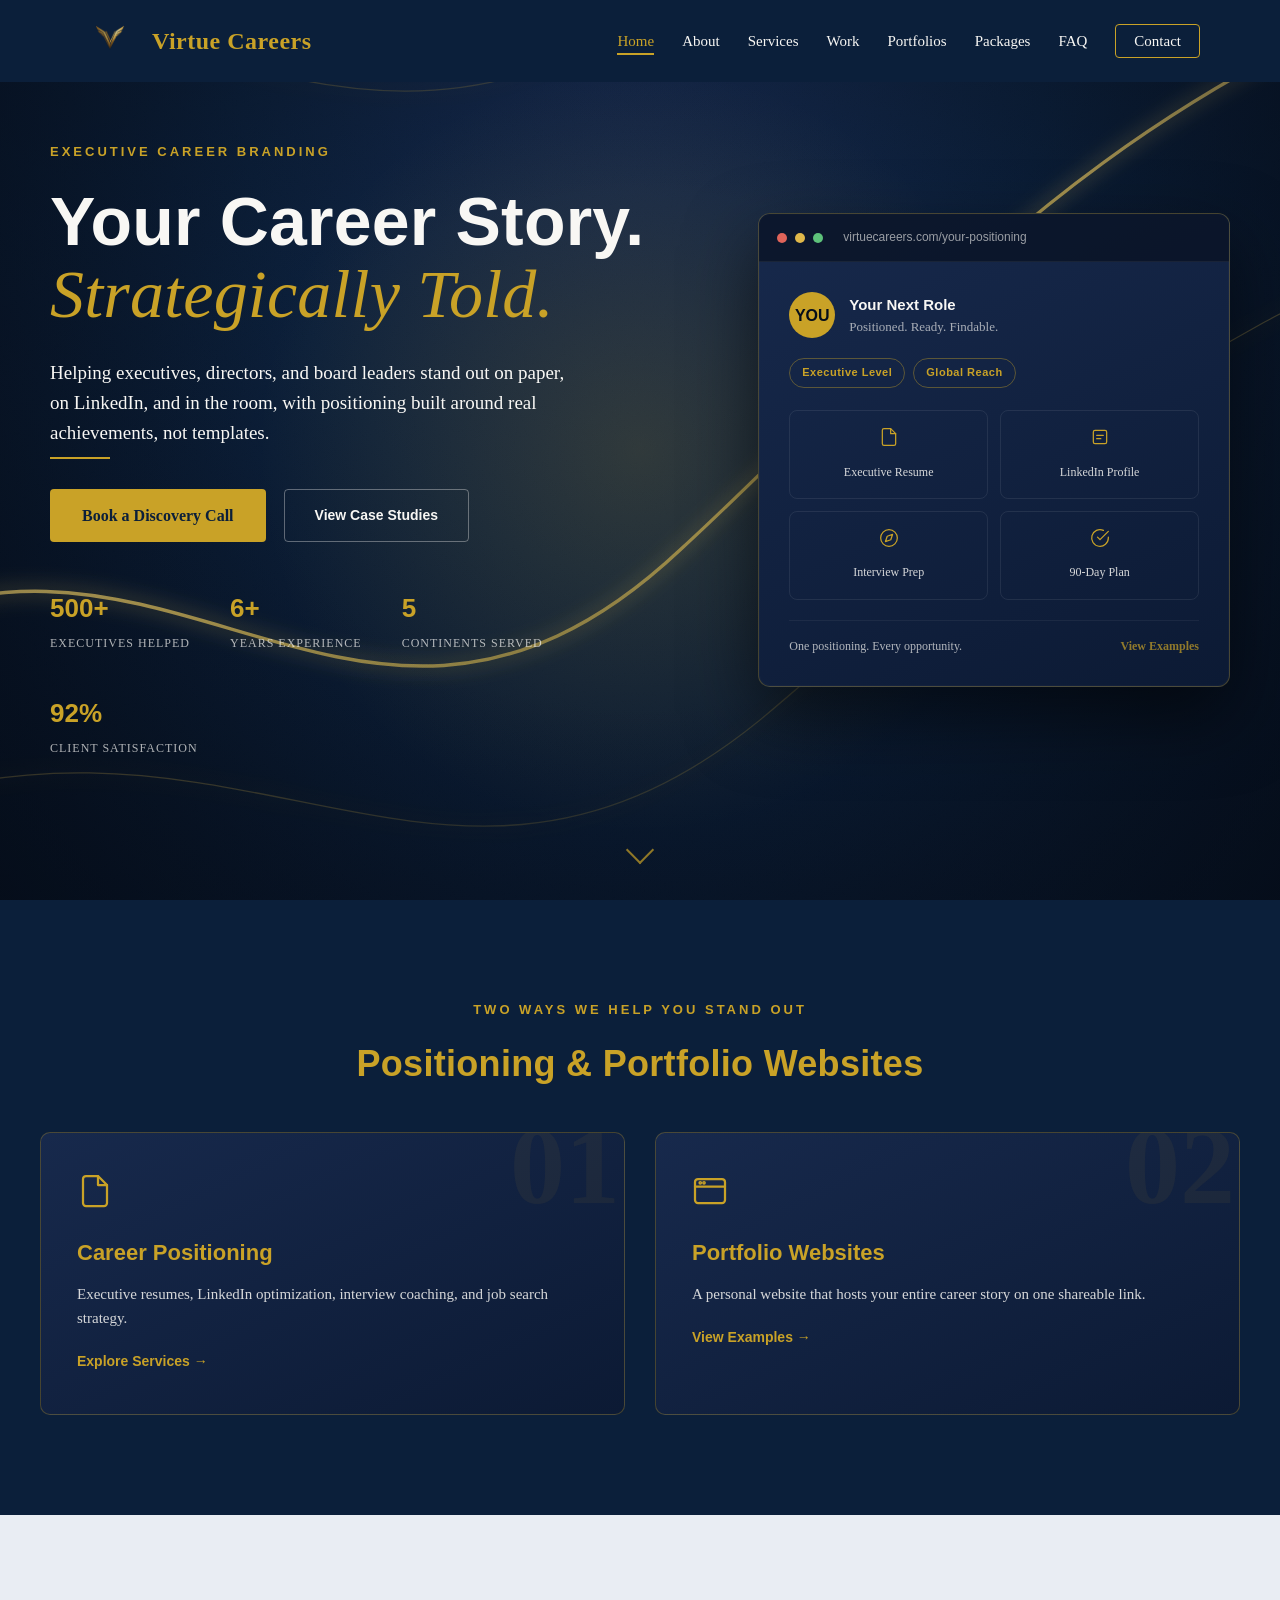
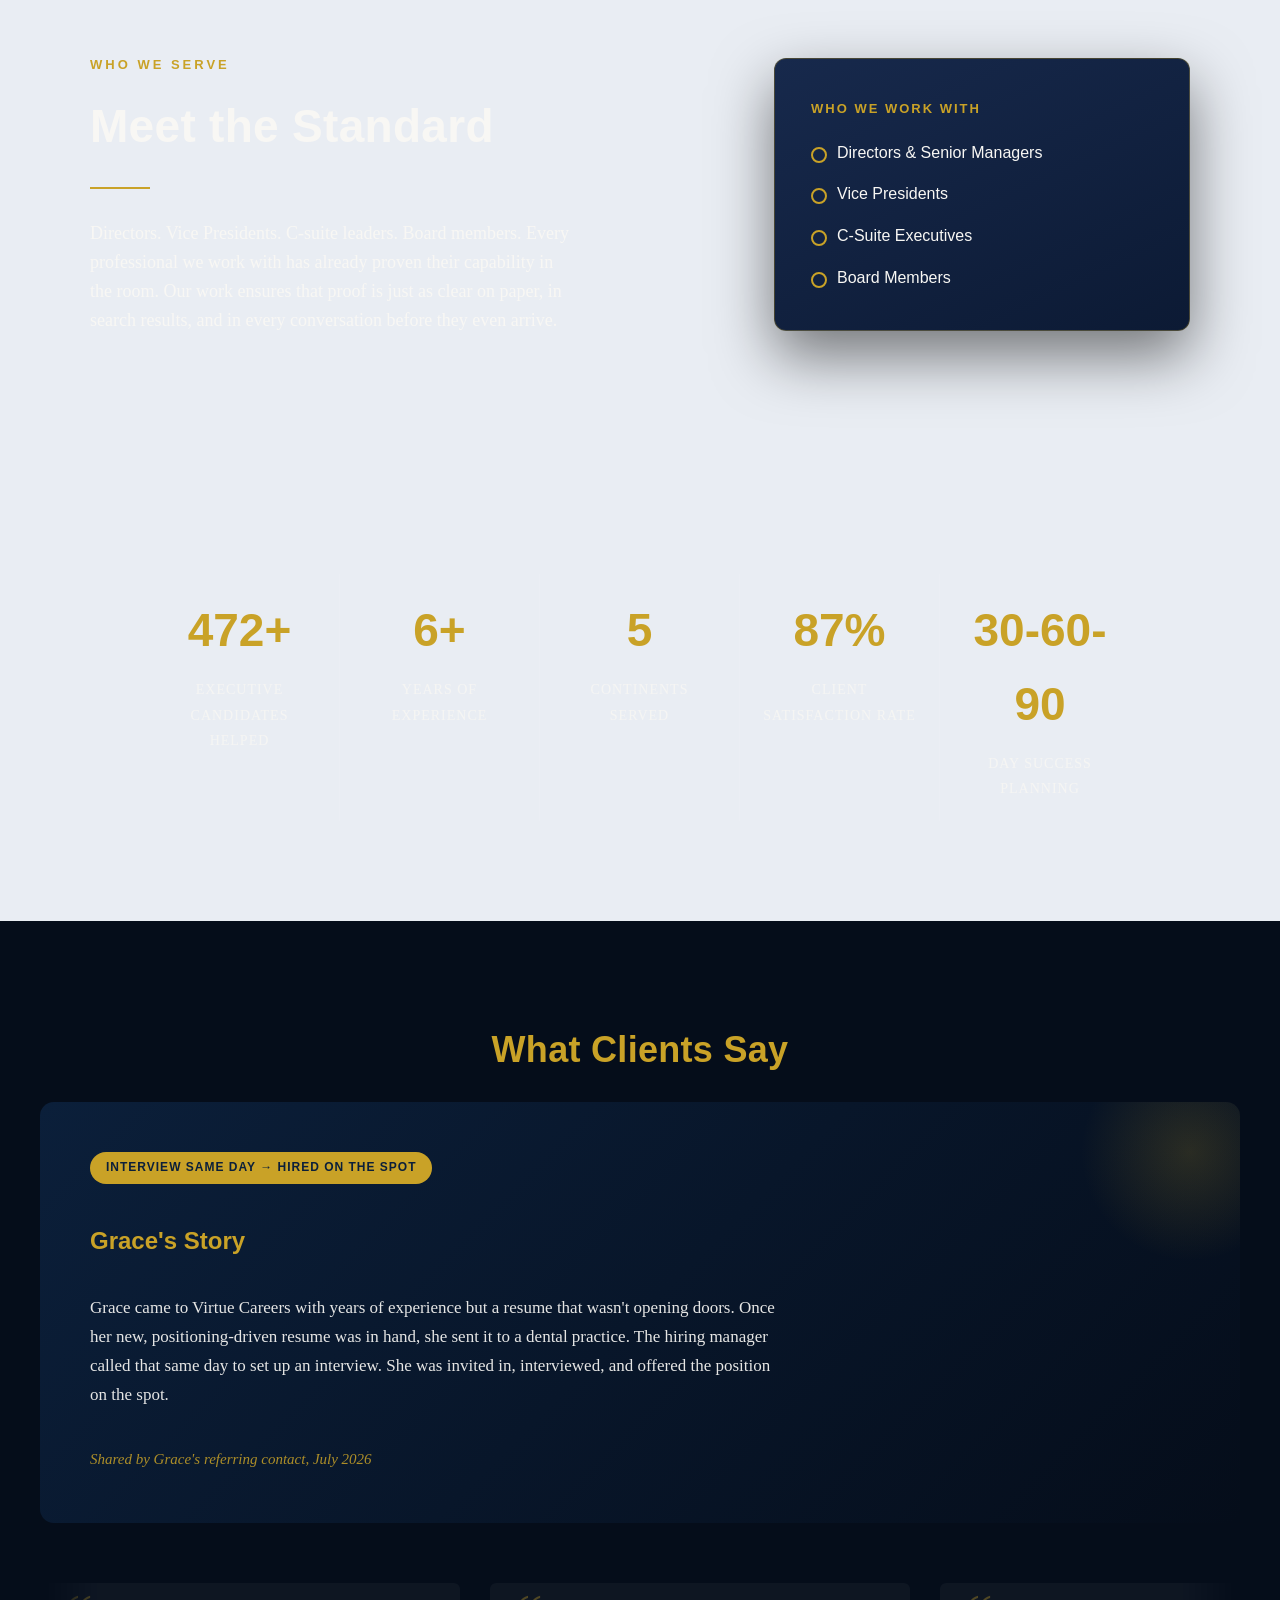
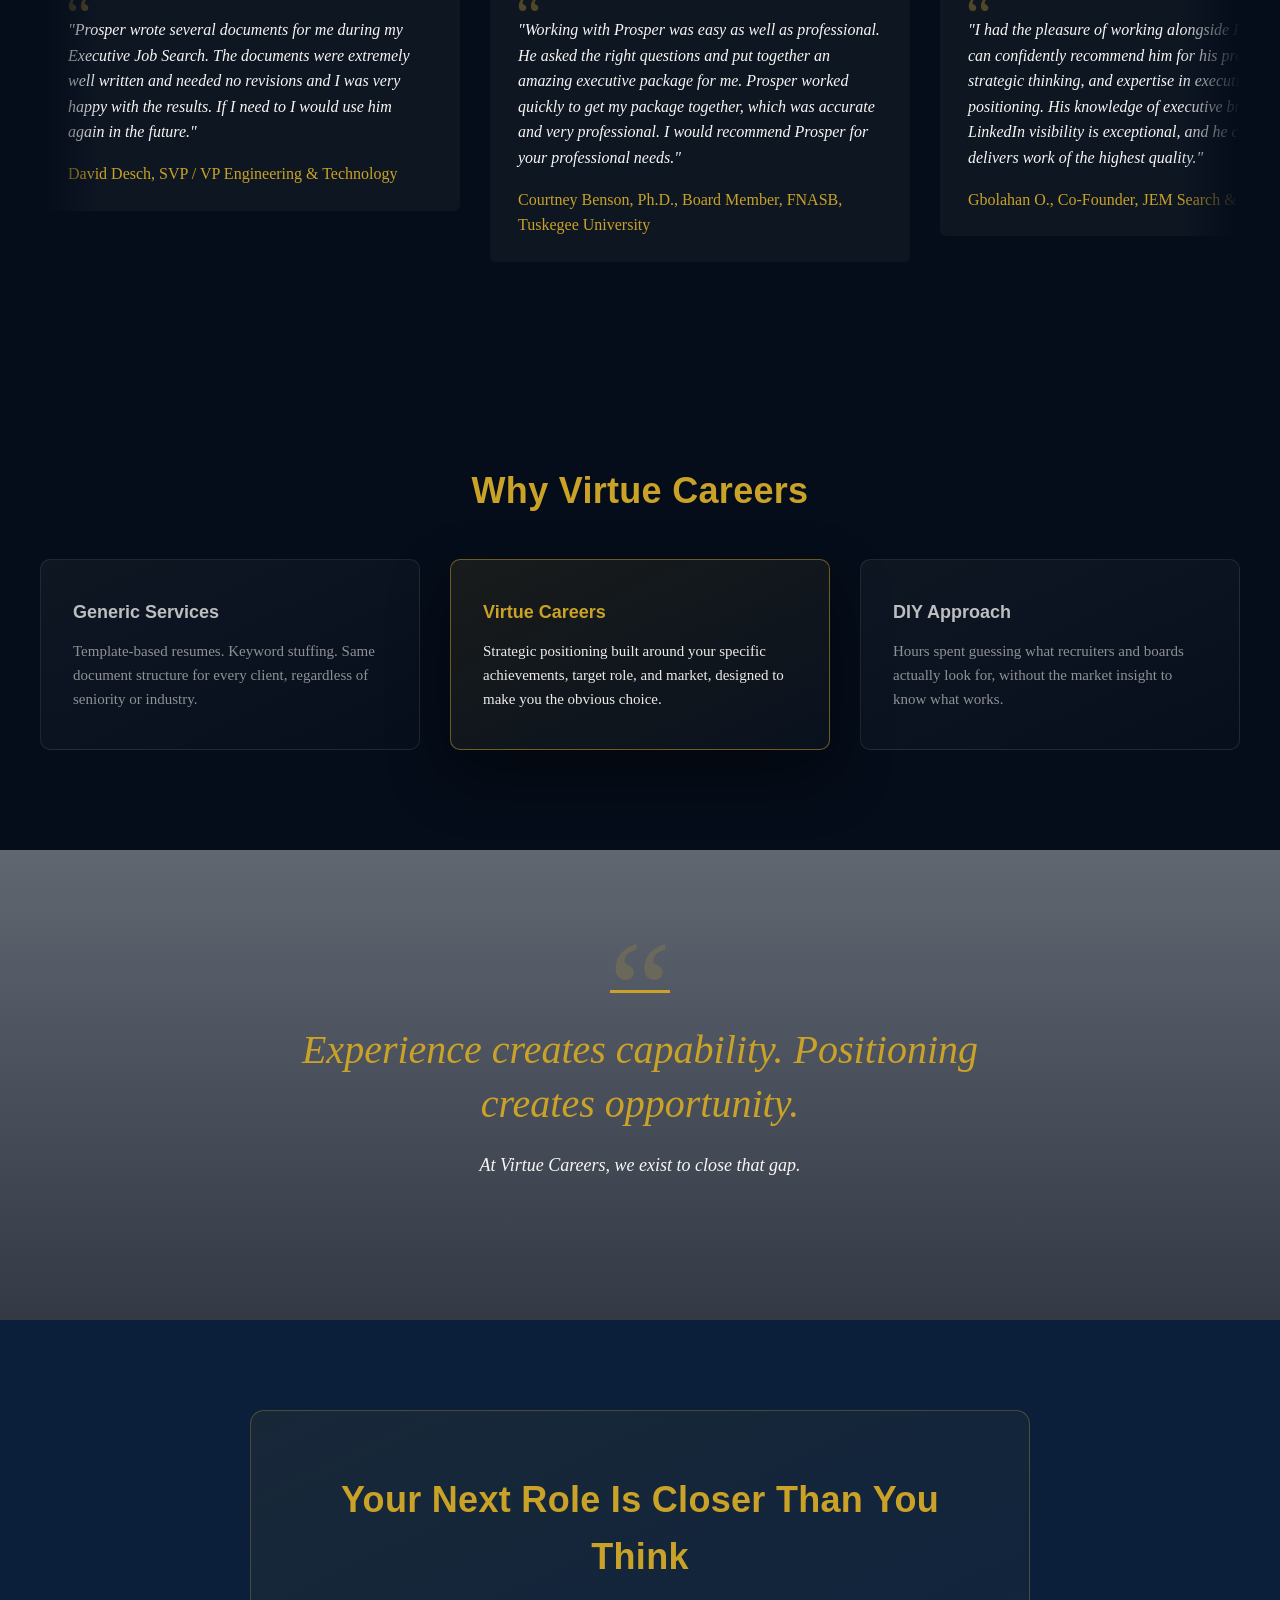
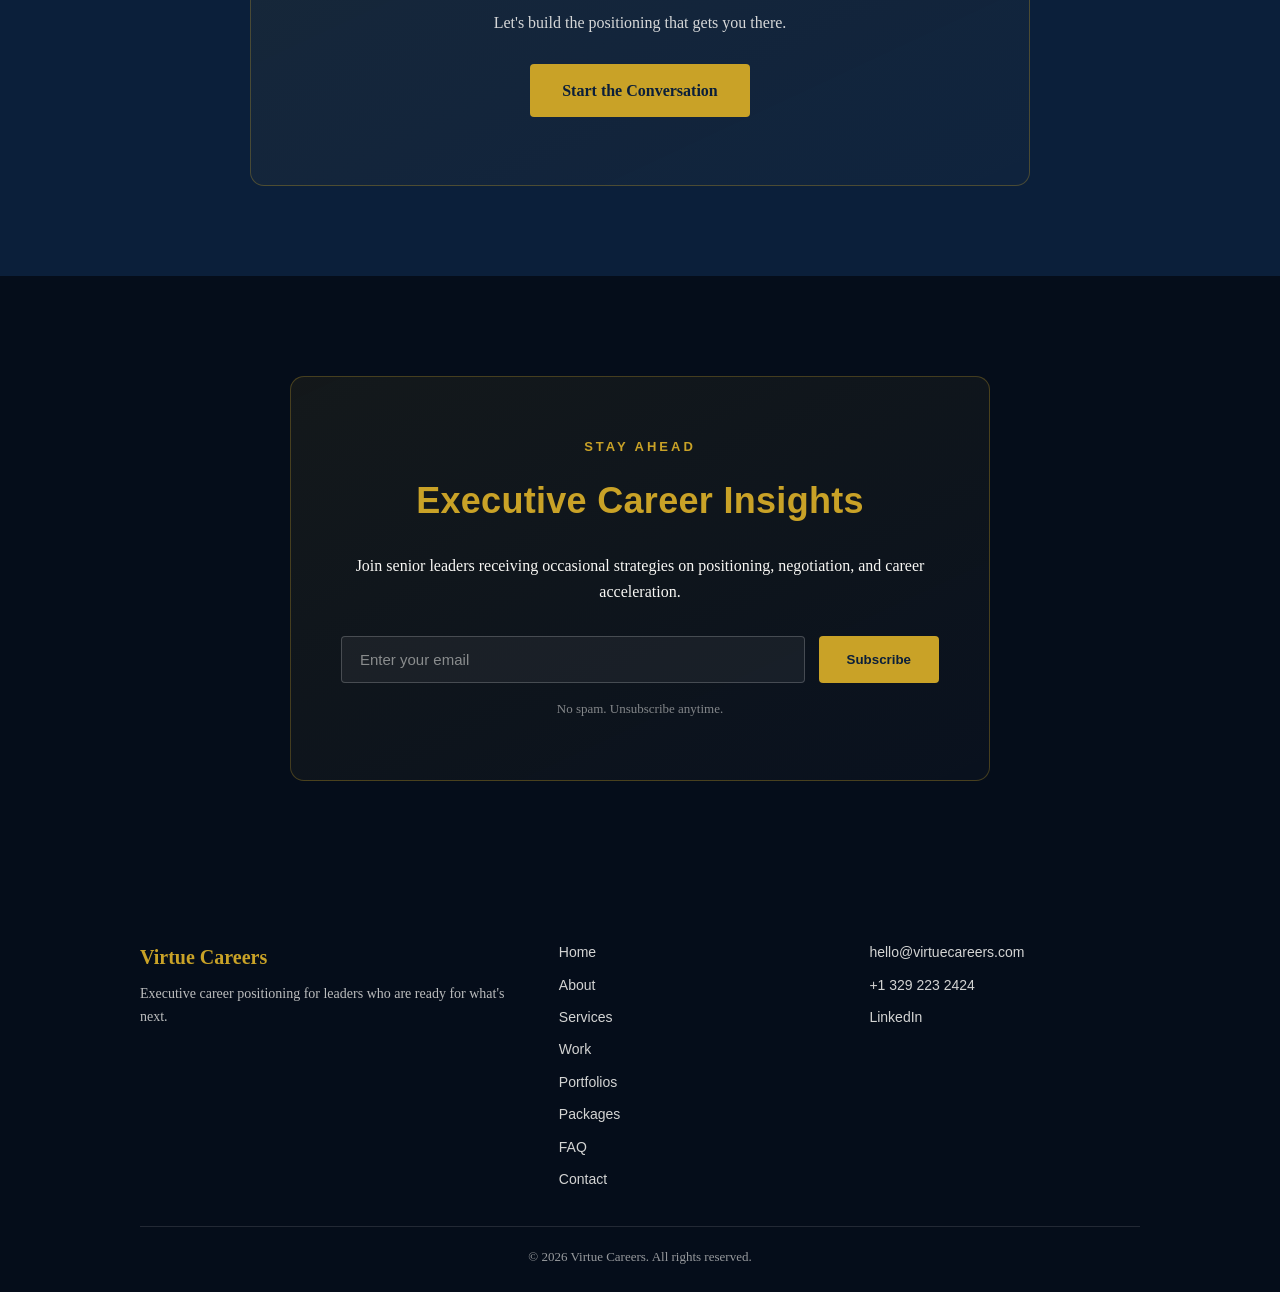
==== index.html @ c4c162ba "Remove all dashes, fix missing Portfolios nav link sitewide, SEO overhaul" ====
<!DOCTYPE html>
<html lang="en">
<head>
  <meta charset="UTF-8">
<meta name="viewport" content="width=device-width, initial-scale=1.0">
<title>Virtue Careers | Executive Career Branding & Positioning</title>
<meta name="description" content="Virtue Careers helps executives, directors, and board leaders stand out with strategic resumes, LinkedIn branding, portfolio websites, and job search support. Book a free discovery call.">
<link rel="canonical" href="https://virtuecareers.com/">
<meta name="google-site-verification" content="Pk7o_HkPT_jrM4PDPu91sizmd7rS0QLItTLM8vQUjwQ" />
<link rel="icon" type="image/png" href="images/favicon.png">
  <link rel="stylesheet" href="style.css">
  <meta property="og:title" content="Virtue Careers | Executive Career Positioning">
<meta property="og:description" content="Helping executives, directors, and board leaders stand out on paper and in the room.">
<meta property="og:image" content="https://virtuecareers.com/images/og-image.png">
<meta property="og:url" content="https://virtuecareers.com">
<meta property="og:type" content="website">
<meta name="twitter:card" content="summary_large_image">
</head>
<body>

  <!-- HEADER / NAVIGATION -->
  <header id="header">
    <div class="nav-container">
      <a href="index.html" class="logo-link">
        <img src="images/logo.png" alt="Virtue Careers" class="logo-img">
        <span class="logo-text">Virtue Careers</span>
      </a>

      <button class="menu-toggle" id="menuToggle" aria-label="Toggle menu">
        <span></span>
        <span></span>
        <span></span>
      </button>

      <nav>
        <ul class="nav-links" id="navLinks">
          <li><a href="index.html" class="active-link">Home</a></li>
          <li><a href="about.html">About</a></li>
          <li><a href="services.html">Services</a></li>
          <li><a href="work.html">Work</a></li>
          <li><a href="portfolios.html">Portfolios</a></li>
          <li><a href="pricing.html">Packages</a></li>
          <li><a href="faq.html">FAQ</a></li>
          <li><a href="contact.html" class="nav-cta">Contact</a></li>
        </ul>
      </nav>
    </div>
  </header>

  <!-- HERO SECTION -->
  <section id="hero">
    <div class="hero-glow"></div>

    <svg class="grain-overlay" width="100%" height="100%">
      <filter id="grainFilter">
        <feTurbulence type="fractalNoise" baseFrequency="0.9" numOctaves="2" stitchTiles="stitch"></feTurbulence>
        <feColorMatrix type="saturate" values="0"></feColorMatrix>
      </filter>
      <rect width="100%" height="100%" filter="url(#grainFilter)"></rect>
    </svg>

    <svg class="hero-ribbons" viewBox="0 0 1600 900" preserveAspectRatio="none">
      <defs>
        <linearGradient id="ribbonGold1" x1="0%" y1="0%" x2="100%" y2="100%">
          <stop offset="0%" stop-color="#C9A227" stop-opacity="0" />
          <stop offset="50%" stop-color="#E8C863" stop-opacity="0.9" />
          <stop offset="100%" stop-color="#C9A227" stop-opacity="0" />
        </linearGradient>
        <linearGradient id="ribbonGold2" x1="0%" y1="0%" x2="100%" y2="100%">
          <stop offset="0%" stop-color="#9C7A1C" stop-opacity="0" />
          <stop offset="50%" stop-color="#D4B04A" stop-opacity="0.7" />
          <stop offset="100%" stop-color="#9C7A1C" stop-opacity="0" />
        </linearGradient>
        <filter id="glow" x="-50%" y="-50%" width="200%" height="200%">
          <feGaussianBlur stdDeviation="10" result="blur" />
          <feMerge>
            <feMergeNode in="blur" />
            <feMergeNode in="SourceGraphic" />
          </feMerge>
        </filter>
      </defs>

      <g class="ribbon-group ribbon-group-1">
        <path class="ribbon ribbon-primary" d="M -200,650 C 200,450 450,850 850,550 C 1150,330 1350,100 1900,-50" stroke="url(#ribbonGold1)" />
      </g>
      <g class="ribbon-group ribbon-group-2">
        <path class="ribbon ribbon-thin" d="M -200,820 C 300,660 550,980 950,720 C 1250,520 1450,320 1900,220" stroke="url(#ribbonGold2)" />
      </g>
      <g class="ribbon-group ribbon-group-3">
        <path class="ribbon ribbon-thin" d="M -200,60 C 150,-80 400,220 800,20 C 1100,-140 1300,-280 1900,-350" stroke="url(#ribbonGold2)" />
      </g>
    </svg>

    <div class="particles">
      <span class="particle p1"></span>
      <span class="particle p2"></span>
      <span class="particle p3"></span>
      <span class="particle p4"></span>
      <span class="particle p5"></span>
      <span class="particle p6"></span>
      <span class="particle p7"></span>
      <span class="particle p8"></span>
    </div>

    <div class="hero-grid">
      <div class="hero-content">
        <p class="hero-eyebrow reveal">Executive Career Branding</p>
        <h1 class="reveal">Your Career Story.<span class="accent-line">Strategically Told.</span></h1>
        <p class="hero-tagline reveal">Helping executives, directors, and board leaders stand out on paper, on LinkedIn, and in the room, with positioning built around real achievements, not templates.</p>
        <div class="hero-divider reveal"></div>

        <div class="hero-cta-row reveal">
          <a href="https://calendly.com/info-virtuecareers/30min" target="_blank" class="btn-primary">Book a Discovery Call</a>
          <a href="work.html" class="btn-ghost">View Case Studies</a>
        </div>

        <div class="hero-mini-stats reveal">
          <div>
            <span class="mini-number" data-count-to="500" data-suffix="+">0</span>
            <span class="mini-label">Executives Helped</span>
          </div>
          <div>
            <span class="mini-number" data-count-to="6" data-suffix="+">0</span>
            <span class="mini-label">Years Experience</span>
          </div>
          <div>
            <span class="mini-number" data-count-to="5" data-suffix="">0</span>
            <span class="mini-label">Continents Served</span>
          </div>
          <div>
            <span class="mini-number" data-count-to="92" data-suffix="%">0</span>
            <span class="mini-label">Client Satisfaction</span>
          </div>
        </div>
      </div>

      <div class="browser-card reveal">
        <div class="browser-card-header">
          <span class="browser-dot red"></span>
          <span class="browser-dot yellow"></span>
          <span class="browser-dot green"></span>
          <span class="browser-card-url">virtuecareers.com/your-positioning</span>
        </div>
        <div class="browser-card-body">
          <div class="browser-profile">
            <div class="browser-avatar">YOU</div>
            <div>
              <div class="browser-profile-name">Your Next Role</div>
              <div class="browser-profile-role">Positioned. Ready. Findable.</div>
            </div>
          </div>

          <div class="browser-badges">
            <span class="browser-badge">Executive Level</span>
            <span class="browser-badge">Global Reach</span>
          </div>

          <div class="browser-feature-grid">
            <div class="browser-feature">
              <svg viewBox="0 0 24 24" fill="none" stroke="currentColor" stroke-width="1.5" stroke-linecap="round" stroke-linejoin="round"><path d="M14 2H6a2 2 0 0 0-2 2v16a2 2 0 0 0 2 2h12a2 2 0 0 0 2-2V8z"></path><polyline points="14 2 14 8 20 8"></polyline></svg>
              <span>Executive Resume</span>
            </div>
            <div class="browser-feature">
              <svg viewBox="0 0 24 24" fill="none" stroke="currentColor" stroke-width="1.5" stroke-linecap="round" stroke-linejoin="round"><rect x="4" y="4" width="16" height="16" rx="2"></rect><line x1="8" y1="10" x2="16" y2="10"></line><line x1="8" y1="14" x2="13" y2="14"></line></svg>
              <span>LinkedIn Profile</span>
            </div>
            <div class="browser-feature">
              <svg viewBox="0 0 24 24" fill="none" stroke="currentColor" stroke-width="1.5" stroke-linecap="round" stroke-linejoin="round"><circle cx="12" cy="12" r="10"></circle><polygon points="16.24 7.76 14.12 14.12 7.76 16.24 9.88 9.88 16.24 7.76"></polygon></svg>
              <span>Interview Prep</span>
            </div>
            <div class="browser-feature">
              <svg viewBox="0 0 24 24" fill="none" stroke="currentColor" stroke-width="1.5" stroke-linecap="round" stroke-linejoin="round"><path d="M22 11.08V12a10 10 0 1 1-5.93-9.14"></path><polyline points="22 4 12 14.01 9 11.01"></polyline></svg>
              <span>90-Day Plan</span>
            </div>
          </div>

          <div class="browser-card-footer">
            <span>One positioning. Every opportunity.</span>
            <a href="portfolios.html">View Examples</a>
          </div>
        </div>
      </div>
    </div>

    <div class="scroll-cue">
      <span></span>
    </div>
  </section>

  <!-- TWO WAYS WE HELP (dual-service visibility) -->
  <section id="dual-service">
    <p class="services-eyebrow reveal">Two Ways We Help You Stand Out</p>
    <h2 class="reveal">Positioning & Portfolio Websites</h2>
    <div class="dual-service-grid">
      <a href="services.html" class="dual-service-card reveal">
        <span class="pillar-number-bg">01</span>
        <svg class="pillar-icon" viewBox="0 0 24 24" fill="none" stroke="currentColor" stroke-width="1.5" stroke-linecap="round" stroke-linejoin="round">
          <path d="M14 2H6a2 2 0 0 0-2 2v16a2 2 0 0 0 2 2h12a2 2 0 0 0 2-2V8z"></path>
          <polyline points="14 2 14 8 20 8"></polyline>
        </svg>
        <h3>Career Positioning</h3>
        <p>Executive resumes, LinkedIn optimization, interview coaching, and job search strategy.</p>
        <span class="dual-service-link">Explore Services →</span>
      </a>
      <a href="portfolios.html" class="dual-service-card reveal">
        <span class="pillar-number-bg">02</span>
        <svg class="pillar-icon" viewBox="0 0 24 24" fill="none" stroke="currentColor" stroke-width="1.5" stroke-linecap="round" stroke-linejoin="round">
          <rect x="2" y="4" width="20" height="16" rx="2"></rect>
          <line x1="2" y1="9" x2="22" y2="9"></line>
          <circle cx="5.5" cy="6.5" r="0.5"></circle>
          <circle cx="8" cy="6.5" r="0.5"></circle>
        </svg>
        <h3>Portfolio Websites</h3>
        <p>A personal website that hosts your entire career story on one shareable link.</p>
        <span class="dual-service-link">View Examples →</span>
      </a>
    </div>
  </section>

  <!-- MEET THE STANDARD -->
  <section id="standard">
    <div class="standard-grid">
      <div class="standard-content">
        <p class="standard-eyebrow reveal">Who We Serve</p>
        <h2 class="reveal">Meet the Standard</h2>
        <div class="hero-divider reveal"></div>
        <p class="standard-text reveal">
          Directors. Vice Presidents. C-suite leaders. Board members. Every professional we work with has already proven their capability in the room. Our work ensures that proof is just as clear on paper, in search results, and in every conversation before they even arrive.
        </p>
      </div>
      <div class="standard-card reveal">
        <p class="standard-card-label">Who We Work With</p>
        <ul class="standard-card-list">
          <li>Directors & Senior Managers</li>
          <li>Vice Presidents</li>
          <li>C-Suite Executives</li>
          <li>Board Members</li>
        </ul>
      </div>
    </div>
  </section>

  <!-- STATS / IMPACT -->
  <section id="stats">
    <div class="stats-overlay">
      <div class="stats-grid">
        <div class="stat-item reveal">
          <span class="stat-number" data-count-to="500" data-suffix="+">0</span>
          <span class="stat-label">Executive Candidates Helped</span>
        </div>
        <div class="stat-item reveal">
          <span class="stat-number" data-count-to="6" data-suffix="+">0</span>
          <span class="stat-label">Years of Experience</span>
        </div>
        <div class="stat-item reveal">
          <span class="stat-number" data-count-to="5" data-suffix="">0</span>
          <span class="stat-label">Continents Served</span>
        </div>
        <div class="stat-item reveal">
          <span class="stat-number" data-count-to="92" data-suffix="%">0</span>
          <span class="stat-label">Client Satisfaction Rate</span>
        </div>
        <div class="stat-item reveal">
          <span class="stat-number">30-60-90</span>
          <span class="stat-label">Day Success Planning</span>
        </div>
      </div>
    </div>
  </section>

  <!-- TESTIMONIALS -->
  <section id="testimonials">
    <h2 class="reveal">What Clients Say</h2>

    <div class="success-story reveal">
      <span class="success-badge">Interview Same Day → Hired On the Spot</span>
      <h3>Grace's Story</h3>
      <p>
        Grace came to Virtue Careers with years of experience but a resume that wasn't opening doors. Once her new, positioning-driven resume was in hand, she sent it to a dental practice. The hiring manager called that same day to set up an interview. She was invited in, interviewed, and offered the position on the spot.
      </p>
      <p class="success-signature">Shared by Grace's referring contact, July 2026</p>
    </div>

    <div class="testimonial-track">
      <div class="testimonial-slide">
        <blockquote>
          "Prosper wrote several documents for me during my Executive Job Search. The documents were extremely well written and needed no revisions and I was very happy with the results. If I need to I would use him again in the future."
          <span>David Desch, SVP / VP Engineering & Technology</span>
        </blockquote>
        <blockquote>
          "Working with Prosper was easy as well as professional. He asked the right questions and put together an amazing executive package for me. Prosper worked quickly to get my package together, which was accurate and very professional. I would recommend Prosper for your professional needs."
          <span>Courtney Benson, Ph.D., Board Member, FNASB, Tuskegee University</span>
        </blockquote>
        <blockquote>
          "I had the pleasure of working alongside Prosper and can confidently recommend him for his professionalism, strategic thinking, and expertise in executive career positioning. His knowledge of executive branding and LinkedIn visibility is exceptional, and he consistently delivers work of the highest quality."
          <span>Gbolahan O., Co-Founder, JEM Search & Apply</span>
        </blockquote>
        <blockquote>
          "Prosper has helped me optimize my LinkedIn profile, resume, cover letter, and professional bio. His ability to identify strengths, elevate personal branding, and communicate value has made a significant impact on my professional presence. I recommend him without reservation to anyone seeking a personal branding expert who will exceed expectations."
          <span>Lee Hord, Business Transformation Executive</span>
        </blockquote>
        <blockquote>
          "Prosper wrote several documents for me during my Executive Job Search. The documents were extremely well written and needed no revisions and I was very happy with the results. If I need to I would use him again in the future."
          <span>David Desch, SVP / VP Engineering & Technology</span>
        </blockquote>
        <blockquote>
          "Working with Prosper was easy as well as professional. He asked the right questions and put together an amazing executive package for me. Prosper worked quickly to get my package together, which was accurate and very professional. I would recommend Prosper for your professional needs."
          <span>Courtney Benson, Ph.D., Board Member, FNASB, Tuskegee University</span>
        </blockquote>
        <blockquote>
          "I had the pleasure of working alongside Prosper and can confidently recommend him for his professionalism, strategic thinking, and expertise in executive career positioning. His knowledge of executive branding and LinkedIn visibility is exceptional, and he consistently delivers work of the highest quality."
          <span>Gbolahan O., Co-Founder, JEM Search & Apply</span>
        </blockquote>
        <blockquote>
          "Prosper has helped me optimize my LinkedIn profile, resume, cover letter, and professional bio. His ability to identify strengths, elevate personal branding, and communicate value has made a significant impact on my professional presence. I recommend him without reservation to anyone seeking a personal branding expert who will exceed expectations."
          <span>Lee Hord, Business Transformation Executive</span>
        </blockquote>
      </div>
    </div>
  </section>

  <!-- WHY VIRTUE CAREERS -->
  <section id="why-us">
    <h2 class="reveal">Why Virtue Careers</h2>
    <div class="why-grid">
      <div class="why-card reveal">
        <h3>Generic Services</h3>
        <p>Template-based resumes. Keyword stuffing. Same document structure for every client, regardless of seniority or industry.</p>
      </div>
      <div class="why-card why-card-featured reveal">
        <h3>Virtue Careers</h3>
        <p>Strategic positioning built around your specific achievements, target role, and market, designed to make you the obvious choice.</p>
      </div>
      <div class="why-card reveal">
        <h3>DIY Approach</h3>
        <p>Hours spent guessing what recruiters and boards actually look for, without the market insight to know what works.</p>
      </div>
    </div>
  </section>

  <!-- VISION / PHILOSOPHY -->
  <section id="vision">
    <video class="vision-video" autoplay muted loop playsinline>
      <source src="images/vision-bg.mp4" type="video/mp4">
    </video>
    <div class="vision-overlay">
      <p class="philosophy-quote reveal">Experience creates capability. Positioning creates opportunity.</p>
      <p class="philosophy-subtext reveal">At Virtue Careers, we exist to close that gap.</p>
    </div>
  </section>

  <!-- SECONDARY CTA -->
  <section id="cta-band">
    <div class="cta-panel reveal">
      <h2>Your Next Role Is Closer Than You Think</h2>
      <p>Let's build the positioning that gets you there.</p>
      <a href="https://calendly.com/info-virtuecareers/30min" target="_blank" class="btn-primary">Start the Conversation</a>
    </div>
  </section>

  <!-- NEWSLETTER -->
  <section id="newsletter">
    <div class="newsletter-panel">
      <p class="standard-eyebrow reveal">Stay Ahead</p>
      <h2 class="reveal">Executive Career Insights</h2>
      <p class="newsletter-text reveal">Join senior leaders receiving occasional strategies on positioning, negotiation, and career acceleration.</p>
      <form class="newsletter-form reveal" action="https://formspree.io/f/xppapqww" method="POST">
        <input type="email" name="email" placeholder="Enter your email" required>
        <input type="hidden" name="_subject" value="New newsletter signup from Virtue Careers website">
        <button type="submit" class="btn-primary">Subscribe</button>
      </form>
      <p class="newsletter-note">No spam. Unsubscribe anytime.</p>
    </div>
  </section>

<footer>
    <div class="footer-content">
      <div class="footer-brand">
        <span class="footer-logo">Virtue Careers</span>
        <p>Executive career positioning for leaders who are ready for what's next.</p>
      </div>

      <div class="footer-links">
        <a href="index.html">Home</a>
        <a href="about.html">About</a>
        <a href="services.html">Services</a>
        <a href="work.html">Work</a>
        <a href="portfolios.html">Portfolios</a>
        <a href="pricing.html">Packages</a>
        <a href="faq.html">FAQ</a>
        <a href="contact.html">Contact</a>
      </div>

      <div class="footer-contact">
        <a href="mailto:hello@virtuecareers.com">hello@virtuecareers.com</a>
        <a href="tel:+13292232424">+1 329 223 2424</a>
        <a href="https://www.linkedin.com/in/prosper-olaoluwa-4b25553a7/" target="_blank">LinkedIn</a>
      </div>
    </div>
    <p class="footer-copyright">&copy; 2026 Virtue Careers. All rights reserved.</p>
  </footer>

  <!-- SCRIPTS -->
  <script>
    const revealElements = document.querySelectorAll('.reveal');
    const observer = new IntersectionObserver((entries) => {
      entries.forEach(entry => {
        if (entry.isIntersecting) {
          entry.target.classList.add('visible');
          observer.unobserve(entry.target);
        }
      });
    }, { threshold: 0.15 });
    revealElements.forEach(el => observer.observe(el));

    const menuToggle = document.getElementById('menuToggle');
    const navLinks = document.getElementById('navLinks');
    menuToggle.addEventListener('click', () => {
      navLinks.classList.toggle('open');
      menuToggle.classList.toggle('open');
    });

    // Count-up animation for stat numbers, triggered on scroll into view
    const countElements = document.querySelectorAll('[data-count-to]');
    const countObserver = new IntersectionObserver((entries) => {
      entries.forEach(entry => {
        if (entry.isIntersecting) {
          const el = entry.target;
          const target = parseInt(el.dataset.countTo, 10);
          const suffix = el.dataset.suffix || '';
          const duration = 1500;
          const startTime = performance.now();

          function tick(now) {
            const progress = Math.min((now - startTime) / duration, 1);
            const eased = 1 - Math.pow(1 - progress, 3);
            const current = Math.round(eased * target);
            el.textContent = current + suffix;
            if (progress < 1) {
              requestAnimationFrame(tick);
            } else {
              el.textContent = target + suffix;
            }
          }
          requestAnimationFrame(tick);
          countObserver.unobserve(el);
        }
      });
    }, { threshold: 0.4 });

    countElements.forEach(el => countObserver.observe(el));
  </script>

</body>
</html>
---- style.css ----
/* ===== RESET & BASE SETUP ===== */
* {
  margin: 0;
  padding: 0;
  box-sizing: border-box;
}

/* ===== BRAND VARIABLES ===== */
:root {
  --navy: #0B1F3A;
  --navy-deep: #050D1A;
  --gold: #C9A227;
  --navy-tint: #E9EDF3;
  --text-dark: #1A1A1A;
  --text-light: #F8F7F4;
  --card-shadow: 0 2px 10px rgba(0,0,0,0.06);
  --card-shadow-hover: 0 8px 24px rgba(0,0,0,0.12);
  --transition: 0.2s ease;
}

body {
  font-family: 'Georgia', 'Times New Roman', serif;
  color: var(--text-dark);
  background-color: var(--navy-tint);
  line-height: 1.6;
}

h1, h2, h3 {
  font-family: 'Helvetica Neue', Arial, sans-serif;
  font-weight: 700;
}

a {
  transition: color var(--transition);
}

/* ===== SCROLL REVEAL ===== */
.reveal {
  opacity: 0;
  transform: translateY(24px);
  transition: opacity 0.7s ease, transform 0.7s ease;
}

.reveal.visible {
  opacity: 1;
  transform: translateY(0);
}

/* ===== HEADER / NAVIGATION ===== */
header {
  background-color: var(--navy);
  position: fixed;
  top: 0;
  width: 100%;
  z-index: 100;
  overflow: visible;
}

.nav-container {
  max-width: 1200px;
  margin: 0 auto;
  display: flex;
  justify-content: space-between;
  align-items: center;
  padding: 14px 40px;
  position: relative;
}

.logo-link {
  display: flex;
  align-items: center;
  gap: 12px;
  text-decoration: none;
  z-index: 150;
}

.logo-img {
  height: 90px;
  width: auto;
  display: block;
  margin: -18px 0;
}

.logo-text {
  color: var(--gold);
  font-family: 'Georgia', 'Times New Roman', serif;
  font-size: 24px;
  font-weight: bold;
  letter-spacing: 0.5px;
  white-space: nowrap;
}

.nav-links {
  display: flex;
  list-style: none;
  gap: 28px;
  align-items: center;
}

.nav-links a {
  color: var(--text-light);
  text-decoration: none;
  font-size: 15px;
}

.nav-links a:hover {
  color: var(--gold);
}

.active-link {
  color: var(--gold) !important;
  border-bottom: 2px solid var(--gold);
  padding-bottom: 4px;
}

.nav-cta {
  border: 1px solid var(--gold);
  padding: 8px 18px;
  border-radius: 4px;
}

/* ===== MOBILE HAMBURGER MENU ===== */
.menu-toggle {
  display: none;
  flex-direction: column;
  justify-content: space-between;
  width: 28px;
  height: 20px;
  background: none;
  border: none;
  cursor: pointer;
  z-index: 200;
}

.menu-toggle span {
  display: block;
  height: 2px;
  width: 100%;
  background-color: var(--gold);
  transition: transform 0.3s ease, opacity 0.3s ease;
}

.menu-toggle.open span:nth-child(1) {
  transform: translateY(9px) rotate(45deg);
}

.menu-toggle.open span:nth-child(2) {
  opacity: 0;
}

.menu-toggle.open span:nth-child(3) {
  transform: translateY(-9px) rotate(-45deg);
}

@media (max-width: 768px) {
  .menu-toggle {
    display: flex;
  }

  .nav-links {
    display: flex;
    flex-direction: column;
    align-items: flex-start;
    position: fixed;
    top: 0;
    right: -100%;
    width: 70%;
    height: 100vh;
    background-color: var(--navy-deep);
    padding: 100px 30px;
    gap: 24px;
    transition: right 0.35s ease;
    box-shadow: -4px 0 20px rgba(0,0,0,0.3);
  }

  .nav-links.open {
    right: 0;
  }

  .nav-links a {
    font-size: 18px;
  }

  .logo-img {
    height: 60px;
    margin: -8px 0;
  }

  .logo-text {
    font-size: 18px;
  }
}

/* ===== HERO SECTION ===== */
#hero {
  background: radial-gradient(ellipse at top, #16294d 0%, var(--navy) 45%, var(--navy-deep) 100%);
  color: var(--text-light);
  min-height: 100vh;
  width: 100%;
  max-width: 100%;
  display: flex;
  flex-direction: column;
  justify-content: center;
  align-items: center;
  text-align: center;
  padding: 0 20px;
  position: relative;
  overflow: hidden;
}

#hero .grain-overlay {
  position: absolute;
  top: 0;
  left: 0;
  width: 100%;
  height: 100%;
  z-index: 1;
  opacity: 0.05;
  pointer-events: none;
  mix-blend-mode: overlay;
}

.hero-glow {
  position: absolute;
  top: 50%;
  left: 50%;
  width: 900px;
  height: 900px;
  transform: translate(-50%, -50%);
  background: radial-gradient(circle, rgba(201,162,39,0.18) 0%, rgba(201,162,39,0) 60%);
  animation: glowShift 10s ease-in-out infinite;
  z-index: 0;
}

@keyframes glowShift {
  0%, 100% { transform: translate(-50%, -50%) scale(1); opacity: 0.7; }
  50% { transform: translate(-48%, -52%) scale(1.15); opacity: 1; }
}

#hero::after {
  content: "";
  position: absolute;
  top: 0;
  left: 0;
  width: 100%;
  height: 100%;
  background: radial-gradient(ellipse at center, transparent 40%, rgba(5,13,26,0.55) 100%);
  z-index: 1;
  pointer-events: none;
}

.hero-ribbons {
  position: absolute;
  top: 0;
  left: 0;
  width: 100%;
  height: 100%;
  z-index: 0;
}

.ribbon {
  fill: none;
  stroke-linecap: round;
  filter: url(#glow);
}

.ribbon-primary {
  stroke-width: 3.5;
  opacity: 1;
}

.ribbon-thin {
  stroke-width: 1.3;
  opacity: 0.55;
}

.ribbon-group-1 { animation: drift1 16s ease-in-out infinite; }
.ribbon-group-2 { animation: drift2 22s ease-in-out infinite; }
.ribbon-group-3 { animation: drift3 19s ease-in-out infinite; }

@keyframes drift1 { 0%, 100% { transform: translate(0,0); } 50% { transform: translate(30px,-20px); } }
@keyframes drift2 { 0%, 100% { transform: translate(0,0); } 50% { transform: translate(-25px,25px); } }
@keyframes drift3 { 0%, 100% { transform: translate(0,0); } 50% { transform: translate(20px,15px); } }

.particles {
  position: absolute;
  top: 0; left: 0;
  width: 100%; height: 100%;
  overflow: hidden;
  z-index: 1;
}

.particle {
  position: absolute;
  bottom: -20px;
  border-radius: 50%;
  background: radial-gradient(circle, rgba(201,162,39,0.9) 0%, rgba(201,162,39,0) 70%);
  animation: floatUp linear infinite;
}

@keyframes floatUp {
  0% { transform: translateY(0) translateX(0); opacity: 0; }
  10% { opacity: 0.8; }
  90% { opacity: 0.4; }
  100% { transform: translateY(-700px) translateX(20px); opacity: 0; }
}

.p1 { left: 8%;  width: 4px;  height: 4px;  animation-duration: 14s; animation-delay: 0s; }
.p2 { left: 18%; width: 6px;  height: 6px;  animation-duration: 18s; animation-delay: 3s; }
.p3 { left: 30%; width: 3px;  height: 3px;  animation-duration: 12s; animation-delay: 6s; }
.p4 { left: 45%; width: 5px;  height: 5px;  animation-duration: 20s; animation-delay: 1s; }
.p5 { left: 60%; width: 4px;  height: 4px;  animation-duration: 16s; animation-delay: 8s; }
.p6 { left: 72%; width: 7px;  height: 7px;  animation-duration: 22s; animation-delay: 4s; }
.p7 { left: 85%; width: 3px;  height: 3px;  animation-duration: 15s; animation-delay: 10s; }
.p8 { left: 93%; width: 5px;  height: 5px;  animation-duration: 19s; animation-delay: 2s; }

.scroll-cue {
  position: absolute;
  bottom: 40px;
  left: 50%;
  transform: translateX(-50%);
  z-index: 2;
}

.scroll-cue span {
  display: block;
  width: 20px;
  height: 20px;
  border-right: 2px solid var(--gold);
  border-bottom: 2px solid var(--gold);
  transform: rotate(45deg);
  animation: scrollBob 2s ease-in-out infinite;
  opacity: 0.7;
}

@keyframes scrollBob {
  0%, 100% { transform: rotate(45deg) translate(0,0); opacity: 0.4; }
  50% { transform: rotate(45deg) translate(6px,6px); opacity: 0.9; }
}

#hero h1, #hero .hero-tagline, #hero .btn-primary, .hero-eyebrow {
  position: relative;
  z-index: 2;
}

.hero-eyebrow {
  color: var(--gold);
  text-transform: uppercase;
  letter-spacing: 3px;
  font-size: 13px;
  font-family: 'Helvetica Neue', Arial, sans-serif;
  font-weight: 700;
  margin-bottom: 18px;
}

#hero h1 {
  font-size: 56px;
  color: var(--gold);
  margin-bottom: 20px;
  letter-spacing: 0.5px;
}

.hero-tagline {
  font-size: 20px;
  max-width: 600px;
  margin-bottom: 32px;
}

.btn-primary {
  background-color: var(--gold);
  color: var(--navy);
  padding: 14px 32px;
  border-radius: 4px;
  text-decoration: none;
  font-weight: bold;
  display: inline-block;
  position: relative;
  overflow: hidden;
  transition: opacity var(--transition), transform var(--transition), box-shadow var(--transition);
}

.btn-primary::before {
  content: "";
  position: absolute;
  top: 0;
  left: -75%;
  width: 50%;
  height: 100%;
  background: linear-gradient(120deg, transparent, rgba(255,255,255,0.55), transparent);
  transform: skewX(-20deg);
  transition: left 0.6s ease;
}

.btn-primary:hover::before {
  left: 130%;
}

.btn-primary:hover {
  opacity: 0.95;
  transform: translateY(-2px);
  box-shadow: 0 0 20px rgba(201,162,39,0.6), 0 0 40px rgba(201,162,39,0.3);
}

.hero-divider {
  width: 60px;
  height: 2px;
  background: var(--gold);
  opacity: 0.6;
  margin: 8px 0 30px 0;
}

/* ===== HERO SECTION — REDESIGNED (asymmetric, editorial) ===== */
.hero-grid {
  display: grid;
  grid-template-columns: 1.15fr 0.85fr;
  gap: 70px;
  align-items: center;
  max-width: 1180px;
  width: 100%;
  text-align: left;
  position: relative;
  z-index: 2;
}

.hero-content {
  text-align: left;
}

.hero-content .hero-eyebrow {
  margin-bottom: 22px;
}

#hero .hero-content h1 {
  font-size: 68px;
  line-height: 1.08;
  color: var(--text-light);
  margin-bottom: 8px;
  letter-spacing: 0.2px;
}

.hero-content h1 .accent-line {
  display: block;
  color: var(--gold);
  font-style: italic;
  font-family: 'Georgia', 'Times New Roman', serif;
  font-weight: 400;
}

.hero-content .hero-tagline {
  text-align: left;
  margin: 26px 0 0 0;
  max-width: 520px;
  font-size: 19px;
}

.hero-cta-row {
  display: flex;
  gap: 18px;
  flex-wrap: wrap;
  margin-bottom: 46px;
}

.btn-ghost {
  border: 1px solid rgba(248,247,244,0.35);
  color: var(--text-light);
  padding: 14px 30px;
  border-radius: 4px;
  text-decoration: none;
  font-weight: bold;
  display: inline-block;
  font-family: 'Helvetica Neue', Arial, sans-serif;
  font-size: 14px;
  transition: border-color var(--transition), color var(--transition);
}

.btn-ghost:hover {
  border-color: var(--gold);
  color: var(--gold);
}

.hero-mini-stats {
  display: flex;
  gap: 40px;
  flex-wrap: wrap;
}

.hero-mini-stats div {
  display: flex;
  flex-direction: column;
}

.hero-mini-stats .mini-number {
  font-family: 'Helvetica Neue', Arial, sans-serif;
  font-size: 26px;
  font-weight: 700;
  color: var(--gold);
}

.hero-mini-stats .mini-label {
  font-size: 12px;
  text-transform: uppercase;
  letter-spacing: 1px;
  opacity: 0.7;
  margin-top: 4px;
}

/* Browser mockup card */
.browser-card {
  background: linear-gradient(155deg, #17294c 0%, #0c1a34 100%);
  border: 1px solid rgba(201,162,39,0.3);
  border-radius: 12px;
  overflow: hidden;
  box-shadow: 0 30px 70px rgba(0,0,0,0.55), 0 0 0 1px rgba(255,255,255,0.02) inset;
  animation: cardFloat 6s ease-in-out infinite;
  position: relative;
  z-index: 3;
}

@keyframes cardFloat {
  0%, 100% { transform: translateY(0); }
  50% { transform: translateY(-10px); }
}

.browser-card-header {
  background: rgba(5,13,26,0.6);
  padding: 14px 18px;
  display: flex;
  align-items: center;
  gap: 8px;
  border-bottom: 1px solid rgba(255,255,255,0.06);
}

.browser-dot {
  width: 10px;
  height: 10px;
  border-radius: 50%;
}

.browser-dot.red { background: #e0645a; }
.browser-dot.yellow { background: #e0b84a; }
.browser-dot.green { background: #5ec27a; }

.browser-card-url {
  margin-left: 12px;
  font-family: 'Helvetica Neue', Arial, sans-serif;
  font-size: 12px;
  color: var(--text-light);
  opacity: 0.6;
}

.browser-card-body {
  padding: 30px;
}

.browser-profile {
  display: flex;
  align-items: center;
  gap: 14px;
  margin-bottom: 20px;
}

.browser-avatar {
  width: 46px;
  height: 46px;
  border-radius: 50%;
  background: var(--gold);
  color: var(--navy-deep);
  display: flex;
  align-items: center;
  justify-content: center;
  font-family: 'Helvetica Neue', Arial, sans-serif;
  font-weight: 700;
  font-size: 16px;
}

.browser-profile-name {
  color: var(--text-light);
  font-family: 'Helvetica Neue', Arial, sans-serif;
  font-weight: 700;
  font-size: 15px;
}

.browser-profile-role {
  color: var(--text-light);
  opacity: 0.65;
  font-size: 13px;
}

.browser-badges {
  display: flex;
  gap: 8px;
  flex-wrap: wrap;
  margin-bottom: 22px;
}

.browser-badge {
  border: 1px solid rgba(201,162,39,0.4);
  color: var(--gold);
  font-family: 'Helvetica Neue', Arial, sans-serif;
  font-size: 11px;
  font-weight: 700;
  letter-spacing: 0.5px;
  padding: 5px 12px;
  border-radius: 20px;
}

.browser-feature-grid {
  display: grid;
  grid-template-columns: 1fr 1fr;
  gap: 12px;
  margin-bottom: 20px;
}

.browser-feature {
  border: 1px solid rgba(255,255,255,0.08);
  border-radius: 8px;
  padding: 16px 12px;
  text-align: center;
}

.browser-feature svg {
  width: 20px;
  height: 20px;
  color: var(--gold);
  margin-bottom: 8px;
}

.browser-feature span {
  display: block;
  color: var(--text-light);
  font-size: 12px;
  opacity: 0.85;
}

.browser-card-footer {
  border-top: 1px solid rgba(255,255,255,0.08);
  padding-top: 16px;
  display: flex;
  justify-content: space-between;
  align-items: center;
  font-size: 12px;
  color: var(--text-light);
  opacity: 0.7;
}

.browser-card-footer a {
  color: var(--gold);
  text-decoration: none;
  font-weight: bold;
}

@media (max-width: 900px) {
  .hero-grid {
    grid-template-columns: 1fr;
    text-align: center;
  }
  .hero-content {
    text-align: center;
  }
  #hero .hero-content h1 {
    font-size: 44px;
  }
  .hero-content .hero-tagline {
    margin-left: auto;
    margin-right: auto;
    text-align: center;
  }
  .hero-cta-row {
    justify-content: center;
  }
  .hero-mini-stats {
    justify-content: center;
  }
  .browser-card {
    max-width: 420px;
    margin: 0 auto;
  }
}

/* Staggered reveal delays for hero elements */
.hero-content .reveal:nth-child(1) { transition-delay: 0s; }
.hero-content .reveal:nth-child(2) { transition-delay: 0.1s; }
.hero-content .reveal:nth-child(3) { transition-delay: 0.2s; }
.hero-content .reveal:nth-child(4) { transition-delay: 0.3s; }
.hero-content .reveal:nth-child(5) { transition-delay: 0.4s; }

/* ===== GENERAL SECTION SPACING ===== */
section {
  padding: 100px 40px;
  max-width: 1000px;
  margin: 0 auto;
}

section h2 {
  font-size: 36px;
  margin-bottom: 24px;
  color: var(--navy);
  text-align: center;
  letter-spacing: 0.3px;
}

/* ===== MEET THE STANDARD (boardroom background) ===== */
#standard {
  background-image: linear-gradient(rgba(5,13,26,0.8), rgba(5,13,26,0.88)), url('images/boardroom.jpg');
  background-size: cover;
  background-position: center;
  background-attachment: fixed;
  width: 100%;
  max-width: 100%;
  padding: 140px 40px;
}

.standard-grid {
  max-width: 1100px;
  margin: 0 auto;
  display: grid;
  grid-template-columns: 1.2fr 0.8fr;
  gap: 60px;
  align-items: center;
  text-align: left;
}

.standard-content h2 {
  text-align: left;
  font-size: 46px;
  color: var(--text-light);
}

.standard-eyebrow {
  color: var(--gold);
  text-transform: uppercase;
  letter-spacing: 3px;
  font-size: 13px;
  font-family: 'Helvetica Neue', Arial, sans-serif;
  font-weight: 700;
  margin-bottom: 14px;
}

.standard-text {
  color: var(--text-light);
  font-size: 18px;
  opacity: 0.9;
  max-width: 480px;
}

.standard-card {
  background: linear-gradient(155deg, #17294c 0%, #0c1a34 100%);
  border: 1px solid rgba(201,162,39,0.3);
  border-radius: 12px;
  padding: 40px 36px;
  box-shadow: 0 25px 60px rgba(0,0,0,0.5);
}

.standard-card-label {
  color: var(--gold);
  font-family: 'Helvetica Neue', Arial, sans-serif;
  font-size: 13px;
  font-weight: 700;
  letter-spacing: 2px;
  text-transform: uppercase;
  margin-bottom: 20px;
}

.standard-card-list {
  list-style: none;
}

.standard-card-list li {
  position: relative;
  padding-left: 26px;
  margin-bottom: 16px;
  color: var(--text-light);
  font-size: 16px;
  font-family: 'Helvetica Neue', Arial, sans-serif;
}

.standard-card-list li:last-child {
  margin-bottom: 0;
}

.standard-card-list li::before {
  content: "";
  position: absolute;
  left: 0;
  top: 7px;
  width: 12px;
  height: 12px;
  border: 2px solid var(--gold);
  border-radius: 50%;
}

@media (max-width: 800px) {
  .standard-grid {
    grid-template-columns: 1fr;
    text-align: center;
  }
  .standard-content h2 {
    text-align: center;
  }
  .standard-text {
    margin: 0 auto;
  }
}

/* ===== STATS / IMPACT (mountain background) ===== */
#stats {
  background-image: linear-gradient(rgba(11,31,58,0.82), rgba(11,31,58,0.9)), url('images/summit.jpg');
  background-size: cover;
  background-position: center;
  background-attachment: fixed;
  width: 100%;
  max-width: 100%;
  padding: 100px 40px;
}

.stats-grid {
  display: grid;
  grid-template-columns: repeat(auto-fit, minmax(180px, 1fr));
  gap: 0;
  max-width: 1000px;
  margin: 0 auto;
  text-align: center;
}

.stat-item {
  padding: 20px;
  border-right: 1px solid rgba(255,255,255,0.1);
  transition: transform 0.3s ease;
}

.stat-item:last-child {
  border-right: none;
}

.stat-item:hover {
  transform: translateY(-6px);
}

@media (max-width: 700px) {
  .stat-item {
    border-right: none;
    border-bottom: 1px solid rgba(255,255,255,0.1);
  }
  .stat-item:last-child {
    border-bottom: none;
  }
}

.stat-number {
  display: block;
  font-family: 'Helvetica Neue', Arial, sans-serif;
  font-size: 46px;
  font-weight: 700;
  color: var(--gold);
  margin-bottom: 8px;
}

.stat-label {
  color: var(--text-light);
  font-size: 14px;
  text-transform: uppercase;
  letter-spacing: 1px;
  opacity: 0.85;
}

/* ===== ABOUT SECTION ===== */
#about {
  background-color: var(--navy-tint);
  width: 100%;
  max-width: 100%;
}

#about > * {
  max-width: 1000px;
  margin-left: auto;
  margin-right: auto;
}

.about-header h2 {
  text-align: left;
  font-size: 46px;
  color: var(--navy);
}

.about-content {
  display: grid;
  grid-template-columns: 340px 1fr;
  align-items: center;
  gap: 50px;
  margin-top: 20px;
}

.about-photo {
  width: 100%;
  max-width: 340px;
  height: auto;
  object-fit: cover;
  border-radius: 12px;
  -webkit-mask-image: radial-gradient(ellipse at center, black 65%, transparent 100%);
  mask-image: radial-gradient(ellipse at center, black 65%, transparent 100%);
}

.about-photo-wrap {
  text-align: center;
}

.about-text-block {
  text-align: left;
}

.about-name {
  font-family: 'Helvetica Neue', Arial, sans-serif;
  font-weight: 700;
  font-size: 28px;
  color: var(--navy);
  margin-bottom: 4px;
}

.about-role {
  color: var(--gold);
  font-size: 15px;
  font-weight: 600;
  font-family: 'Helvetica Neue', Arial, sans-serif;
  margin-bottom: 18px;
}

.about-badges {
  display: flex;
  gap: 10px;
  flex-wrap: wrap;
  margin-bottom: 24px;
}

.about-badge {
  background: var(--navy);
  color: var(--gold);
  font-family: 'Helvetica Neue', Arial, sans-serif;
  font-size: 12px;
  font-weight: 700;
  letter-spacing: 0.5px;
  padding: 7px 16px;
  border-radius: 20px;
}

@media (max-width: 700px) {
  .about-header h2 {
    text-align: center;
  }
  .about-content {
    grid-template-columns: 1fr;
    text-align: center;
    justify-items: center;
  }
  .about-text-block {
    text-align: center;
  }
  .about-badges {
    justify-content: center;
  }
}

/* ===== SERVICES SECTION — TWO PILLAR LAYOUT ===== */
#services {
  background-color: var(--navy);
  width: 100%;
  max-width: 100%;
}

#services h2 {
  color: var(--gold);
}

.services-eyebrow {
  color: var(--gold);
  text-transform: uppercase;
  letter-spacing: 3px;
  font-size: 13px;
  font-family: 'Helvetica Neue', Arial, sans-serif;
  font-weight: 700;
  text-align: center;
  margin-bottom: 14px;
}

.services-intro {
  color: var(--text-light);
  text-align: center;
  max-width: 700px;
  margin: 0 auto 50px auto;
  opacity: 0.85;
  font-size: 17px;
  line-height: 1.7;
}

.service-pillars {
  display: grid;
  grid-template-columns: repeat(2, 1fr);
  gap: 30px;
}

@media (max-width: 700px) {
  .service-pillars {
    grid-template-columns: 1fr;
  }
}

.pillar {
  position: relative;
  background: linear-gradient(155deg, rgba(255,255,255,0.055) 0%, rgba(255,255,255,0.015) 100%);
  border: 1px solid rgba(201,162,39,0.22);
  border-left: 3px solid var(--gold);
  border-radius: 4px 12px 12px 4px;
  padding: 44px 40px;
  overflow: hidden;
  transition: transform 0.3s ease, box-shadow 0.3s ease, border-color 0.3s ease;
}

.pillar:hover {
  transform: translateY(-5px);
  box-shadow: 0 16px 36px rgba(0,0,0,0.35);
  border-color: rgba(201,162,39,0.4);
}

.pillar-number-bg {
  position: absolute;
  top: -22px;
  right: 4px;
  font-family: 'Georgia', 'Times New Roman', serif;
  font-size: 110px;
  font-weight: 700;
  color: rgba(201,162,39,0.07);
  line-height: 1;
  pointer-events: none;
  user-select: none;
}

.pillar-icon {
  width: 40px;
  height: 40px;
  color: var(--gold);
  margin-bottom: 22px;
  position: relative;
  z-index: 1;
}

.pillar-number {
  display: block;
  font-family: 'Helvetica Neue', Arial, sans-serif;
  font-size: 13px;
  font-weight: 700;
  letter-spacing: 2px;
  color: var(--gold);
  opacity: 0.85;
  margin-bottom: 10px;
  position: relative;
  z-index: 1;
}

.pillar h3 {
  color: var(--gold);
  font-size: 22px;
  margin-bottom: 22px;
  position: relative;
  z-index: 1;
}

.pillar ul {
  list-style: none;
  position: relative;
  z-index: 1;
}

.pillar li {
  position: relative;
  padding-left: 26px;
  margin-bottom: 15px;
  color: var(--text-light);
  opacity: 0.92;
  font-size: 15px;
  line-height: 1.5;
}

.pillar li::before {
  content: "\2192";
  position: absolute;
  left: 0;
  top: -1px;
  color: var(--gold);
  font-weight: bold;
  font-size: 15px;
}

/* ===== WORK SECTION ===== */
#work {
  background-color: var(--navy-tint);
  width: 100%;
  max-width: 100%;
}

.pricing-grid, .work-grid {
  display: grid;
  grid-template-columns: repeat(auto-fit, minmax(230px, 1fr));
  gap: 30px;
  margin-top: 40px;
}

.work-card {
  background: white;
  padding: 30px;
  border-radius: 8px;
  box-shadow: var(--card-shadow);
  border-top: 3px solid var(--gold);
}

.work-intro {
  text-align: center;
  margin-bottom: 10px;
  font-style: italic;
  color: var(--navy);
}

.resume-img {
  width: 100%;
  height: auto;
  display: block;
  border-radius: 6px;
  border: 1px solid #ddd;
  margin-top: 12px;
  box-shadow: 0 4px 12px rgba(0,0,0,0.08);
}

/* ===== PROCESS SECTION ===== */
#process {
  background-color: var(--navy);
  width: 100%;
  max-width: 100%;
  position: relative;
  padding-top: 0;
}

#process::before {
  content: "";
  display: block;
  height: 10px;
  background-color: var(--gold);
  width: 100%;
}

#process h2 {
  color: var(--gold);
  padding-top: 60px;
}

.process-grid {
  display: grid;
  grid-template-columns: repeat(auto-fit, minmax(180px, 1fr));
  gap: 30px;
  margin-top: 50px;
  text-align: center;
}

.step-number {
  width: 70px;
  height: 70px;
  background-color: white;
  color: var(--navy);
  border-radius: 50%;
  display: flex;
  align-items: center;
  justify-content: center;
  font-size: 26px;
  font-weight: bold;
  margin: 0 auto 20px auto;
}

.process-step h3 {
  color: var(--gold);
  font-size: 17px;
  margin-bottom: 8px;
}

.process-step p {
  color: var(--text-light);
  font-size: 15px;
  opacity: 0.85;
}

/* ===== TESTIMONIALS SECTION ===== */
#testimonials {
  background-color: var(--navy-deep);
  color: var(--text-light);
  width: 100%;
  max-width: 100%;
  padding-top: 100px;
  padding-bottom: 100px;
}

#testimonials h2 {
  color: var(--gold);
}

.success-story {
  background: linear-gradient(135deg, var(--navy) 0%, var(--navy-deep) 100%);
  border-radius: 14px;
  padding: 50px;
  margin-bottom: 60px;
  display: grid;
  grid-template-columns: 1fr;
  gap: 20px;
  position: relative;
  overflow: hidden;
}

.success-story::before {
  content: "";
  position: absolute;
  top: -60px;
  right: -60px;
  width: 220px;
  height: 220px;
  background: radial-gradient(circle, rgba(201,162,39,0.18) 0%, rgba(201,162,39,0) 70%);
}

.success-badge {
  background-color: var(--gold);
  color: var(--navy);
  font-family: 'Helvetica Neue', Arial, sans-serif;
  font-weight: 700;
  font-size: 12px;
  letter-spacing: 1px;
  text-transform: uppercase;
  padding: 6px 16px;
  border-radius: 20px;
  display: inline-block;
  width: fit-content;
  margin-bottom: 18px;
}

.success-story h3 {
  color: var(--gold);
  font-size: 24px;
  margin-bottom: 14px;
}

.success-story p {
  color: var(--text-light);
  font-size: 17px;
  opacity: 0.92;
  max-width: 700px;
  line-height: 1.7;
}

.success-story .success-signature {
  margin-top: 18px;
  color: var(--gold);
  font-style: italic;
  font-size: 15px;
  opacity: 0.85;
}

.testimonial-track {
  overflow: hidden;
  width: 100%;
  mask-image: linear-gradient(to right, transparent 0%, black 5%, black 95%, transparent 100%);
  -webkit-mask-image: linear-gradient(to right, transparent 0%, black 5%, black 95%, transparent 100%);
}

.testimonial-slide {
  display: flex;
  gap: 30px;
  width: max-content;
  animation: slideTestimonials 40s linear infinite;
}

.testimonial-track:hover .testimonial-slide {
  animation-play-state: paused;
}

@keyframes slideTestimonials {
  0% { transform: translateX(0); }
  100% { transform: translateX(-50%); }
}

.testimonial-slide blockquote {
  width: 420px;
  flex-shrink: 0;
}

blockquote {
  display: flex;
  flex-direction: column;
  justify-content: space-between;
  height: 100%;
  position: relative;
  padding: 34px 28px 24px 28px;
  border-left: none;
  background: rgba(255,255,255,0.04);
  border-radius: 6px;
  font-size: 16px;
  font-style: italic;
  text-align: left;
}

blockquote::before {
  content: "\201C";
  position: absolute;
  top: 2px;
  left: 20px;
  font-family: 'Georgia', serif;
  font-size: 60px;
  color: var(--gold);
  opacity: 0.35;
  line-height: 1;
}

blockquote p {
  font-size: 16px;
}

blockquote span {
  display: block;
  margin-top: 16px;
  font-size: 16px;
  color: var(--gold);
  font-style: normal;
}

@media (max-width: 700px) {
  .success-story {
    padding: 34px 26px;
  }
}

/* ===== WHY VIRTUE CAREERS ===== */
#why-us {
  background-color: var(--navy-deep);
  width: 100%;
  max-width: 100%;
}

#why-us h2 {
  color: var(--gold);
}

.why-grid {
  display: grid;
  grid-template-columns: repeat(auto-fit, minmax(230px, 1fr));
  gap: 30px;
  margin-top: 40px;
  align-items: center;
}

.why-card {
  background: linear-gradient(155deg, rgba(255,255,255,0.045), rgba(255,255,255,0.01));
  border: 1px solid rgba(255,255,255,0.09);
  border-radius: 10px;
  padding: 38px 32px;
  transition: transform 0.3s ease, border-color 0.3s ease;
}

.why-card:hover {
  transform: translateY(-4px);
  border-color: rgba(255,255,255,0.18);
}

.why-card h3 {
  color: var(--text-light);
  opacity: 0.75;
  margin-bottom: 12px;
  font-size: 18px;
}

.why-card p {
  font-size: 15px;
  color: var(--text-light);
  opacity: 0.55;
}

.why-card-featured {
  background: linear-gradient(155deg, rgba(201,162,39,0.1), rgba(255,255,255,0.02));
  border: 1px solid rgba(201,162,39,0.5);
  transform: scale(1.06);
  box-shadow: 0 25px 60px rgba(0,0,0,0.45);
}

.why-card-featured:hover {
  transform: scale(1.06) translateY(-4px);
  border-color: var(--gold);
}

.why-card-featured h3 {
  color: var(--gold);
  opacity: 1;
}

.why-card-featured p {
  color: var(--text-light);
  opacity: 0.95;
  font-weight: 500;
}

@media (max-width: 700px) {
  .why-card-featured {
    transform: none;
  }
  .why-card-featured:hover {
    transform: translateY(-4px);
  }
}

/* ===== VISION SECTION (starfield background) ===== */
#vision {
  background-image: linear-gradient(rgba(5,13,26,0.55), rgba(5,13,26,0.75)), url('images/stars.jpg');
  background-size: 130% auto;
  background-position: center;
  width: 100%;
  max-width: 100%;
  padding: 140px 40px;
  text-align: center;
  animation: kenBurns 30s ease-in-out infinite alternate;
}

@keyframes kenBurns {
  0% { background-size: 130% auto; background-position: center 40%; }
  100% { background-size: 145% auto; background-position: center 60%; }
}

.vision-overlay {
  max-width: 750px;
  margin: 0 auto;
  position: relative;
}

.vision-overlay::before {
  content: "\201C";
  position: absolute;
  top: -70px;
  left: 50%;
  transform: translateX(-50%);
  font-family: 'Georgia', serif;
  font-size: 140px;
  color: var(--gold);
  opacity: 0.18;
  line-height: 1;
  pointer-events: none;
}

.philosophy-quote {
  font-size: 40px;
  font-style: italic;
  color: var(--gold);
  max-width: 750px;
  margin: 0 auto;
  line-height: 1.35;
  position: relative;
}

.philosophy-quote::before {
  content: "";
  display: block;
  width: 60px;
  height: 3px;
  background-color: var(--gold);
  margin: 0 auto 30px auto;
}

.philosophy-subtext {
  font-size: 18px;
  color: var(--text-light);
  margin-top: 20px;
  font-style: italic;
  opacity: 0.9;
}

/* ===== SECONDARY CTA BAND ===== */
#cta-band {
  background-color: var(--navy);
  width: 100%;
  max-width: 100%;
  text-align: center;
  padding: 90px 40px;
}

.cta-panel {
  max-width: 780px;
  margin: 0 auto;
  background: linear-gradient(155deg, rgba(201,162,39,0.07), rgba(255,255,255,0.02));
  border: 1px solid rgba(201,162,39,0.3);
  border-radius: 14px;
  padding: 60px 50px;
}

#cta-band h2 {
  color: var(--gold);
}

#cta-band p {
  color: var(--text-light);
  opacity: 0.85;
  margin-bottom: 28px;
}

/* ===== GLOBAL REACH SECTION ===== */
#global-reach {
  background-color: var(--navy);
  width: 100%;
  max-width: 100%;
  text-align: center;
}

#global-reach h2 {
  color: var(--gold);
}

.reach-intro {
  color: var(--text-light);
  opacity: 0.85;
  margin-bottom: 40px;
}

.map-wrapper {
  max-width: 800px;
  margin: 0 auto;
}

.world-map-img {
  width: 100%;
  height: auto;
  display: block;
  border-radius: 8px;
}

.reach-list {
  display: flex;
  justify-content: center;
  flex-wrap: wrap;
  gap: 14px;
  margin-top: 30px;
}

.reach-tag {
  background-color: var(--gold);
  color: var(--navy);
  font-family: 'Helvetica Neue', Arial, sans-serif;
  font-size: 14px;
  font-weight: bold;
  padding: 8px 18px;
  border-radius: 20px;
}

/* ===== LIVE INTERACTIVE MAP ===== */
#reach-map {
  height: 420px;
  width: 100%;
  max-width: 800px;
  margin: 0 auto;
  border-radius: 10px;
  overflow: hidden;
  box-shadow: 0 4px 20px rgba(0,0,0,0.3);
  z-index: 1;
}

.custom-marker span {
  display: block;
  width: 14px;
  height: 14px;
  background-color: var(--gold);
  border: 2px solid var(--text-light);
  border-radius: 50%;
  box-shadow: 0 0 0 4px rgba(201,162,39,0.35);
}

.leaflet-popup-content-wrapper {
  background-color: var(--navy);
  color: var(--text-light);
  border-radius: 6px;
}

.leaflet-popup-content {
  font-family: 'Helvetica Neue', Arial, sans-serif;
  font-size: 13px;
}

.leaflet-popup-tip {
  background-color: var(--navy);
}

.leaflet-container a.leaflet-popup-close-button {
  color: var(--gold);
}

/* ===== PRICING SECTION ===== */
#pricing {
  background-color: var(--navy);
  width: 100%;
  max-width: 100%;
}

#pricing h2 {
  color: var(--gold);
}

.pricing-card {
  background: white;
  padding: 30px;
  border-radius: 8px;
  box-shadow: var(--card-shadow);
  border-top: 3px solid var(--gold);
  display: flex;
  flex-direction: column;
  transition: transform var(--transition), box-shadow var(--transition);
}

.pricing-card:hover {
  transform: translateY(-4px);
  box-shadow: var(--card-shadow-hover);
}

.pricing-card.featured {
  border-top: 3px solid var(--navy);
  box-shadow: 0 4px 20px rgba(11,31,58,0.15);
  position: relative;
}

.featured-badge {
  background-color: var(--gold);
  color: var(--navy);
  font-size: 12px;
  font-weight: bold;
  text-transform: uppercase;
  letter-spacing: 0.5px;
  padding: 4px 12px;
  border-radius: 20px;
  display: inline-block;
  margin-bottom: 14px;
  align-self: flex-start;
}

.pricing-tagline {
  font-style: italic;
  color: var(--gold);
  margin-bottom: 12px;
  font-size: 15px;
}

.price-tag {
  font-weight: bold;
  color: var(--navy);
  font-size: 20px;
  margin-top: auto;
  margin-bottom: 14px;
  padding-top: 14px;
  border-top: 1px solid #eee;
}

.btn-secondary {
  border: 1.5px solid var(--navy);
  color: var(--navy);
  padding: 10px 20px;
  border-radius: 4px;
  text-decoration: none;
  font-weight: bold;
  font-size: 14px;
  text-align: center;
  transition: background-color var(--transition), color var(--transition);
}

.btn-secondary:hover {
  background-color: var(--navy);
  color: var(--text-light);
}

/* ===== NEWSLETTER PANEL ===== */
#newsletter {
  background-color: var(--navy-deep);
  width: 100%;
  max-width: 100%;
  text-align: center;
  padding: 100px 40px;
}

.newsletter-panel {
  max-width: 700px;
  margin: 0 auto;
  background: linear-gradient(155deg, rgba(201,162,39,0.08), rgba(255,255,255,0.02));
  border: 1px solid rgba(201,162,39,0.3);
  border-radius: 14px;
  padding: 60px 50px;
}

#newsletter h2 {
  color: var(--gold);
}

.newsletter-text {
  color: var(--text-light);
  opacity: 0.85;
  margin-bottom: 32px;
}

.newsletter-form {
  display: flex;
  gap: 14px;
  flex-wrap: wrap;
  justify-content: center;
  margin-bottom: 16px;
}

.newsletter-form input {
  flex: 1;
  min-width: 220px;
  padding: 14px 18px;
  border-radius: 4px;
  border: 1px solid rgba(255,255,255,0.2);
  background: rgba(255,255,255,0.05);
  color: var(--text-light);
  font-family: 'Helvetica Neue', Arial, sans-serif;
  font-size: 15px;
}

.newsletter-form input::placeholder {
  color: rgba(248,247,244,0.5);
}

.newsletter-form input:focus {
  outline: none;
  border-color: var(--gold);
}

.newsletter-form button {
  padding: 14px 28px;
  border: none;
  cursor: pointer;
  font-family: 'Helvetica Neue', Arial, sans-serif;
}

.newsletter-note {
  color: var(--text-light);
  opacity: 0.5;
  font-size: 13px;
}

/* ===== FAQ CATEGORY TABS ===== */
.faq-tabs {
  display: flex;
  gap: 12px;
  justify-content: center;
  flex-wrap: wrap;
  margin-bottom: 50px;
}

.faq-tab {
  padding: 10px 22px;
  border-radius: 20px;
  border: 1px solid rgba(11,31,58,0.18);
  background: white;
  color: var(--navy);
  font-family: 'Helvetica Neue', Arial, sans-serif;
  font-size: 14px;
  font-weight: 600;
  cursor: pointer;
  transition: all 0.25s ease;
}

.faq-tab:hover {
  border-color: var(--gold);
  color: var(--gold);
}

.faq-tab.active {
  background: var(--gold);
  color: var(--navy);
  border-color: var(--gold);
}
#faq {
  background-color: var(--navy-tint);
  width: 100%;
  max-width: 100%;
}

.faq-item {
  margin-bottom: 24px;
  padding-bottom: 24px;
  border-bottom: 1px solid #d3d9e0;
}

.faq-item:last-child {
  border-bottom: none;
}

.faq-item h3 {
  color: var(--navy);
  margin-bottom: 8px;
  font-size: 19px;
}

.faq-item a {
  color: var(--gold);
  font-weight: bold;
}

/* ===== CONTACT SECTION ===== */
#contact {
  background-color: var(--navy);
  color: var(--text-light);
  width: 100%;
  max-width: 100%;
  text-align: center;
  display: flex;
  flex-direction: column;
  align-items: center;
}

#contact h2 {
  color: var(--gold);
}

#contact .btn-primary {
  margin: 0 auto;
}

.contact-details {
  margin-top: 40px;
  display: flex;
  flex-direction: column;
  align-items: center;
  gap: 10px;
}

.contact-details a {
  color: var(--gold);
  font-weight: bold;
  text-decoration: none;
}

.contact-details a:hover {
  color: var(--text-light);
}

/* ===== DUAL SERVICE SECTION (Home page) ===== */
#dual-service {
  background-color: var(--navy);
  width: 100%;
  max-width: 100%;
}

#dual-service h2 {
  color: var(--gold);
}

.dual-service-grid {
  display: grid;
  grid-template-columns: repeat(2, 1fr);
  gap: 30px;
  margin-top: 40px;
}

@media (max-width: 700px) {
  .dual-service-grid {
    grid-template-columns: 1fr;
  }
}

.dual-service-card {
  position: relative;
  display: block;
  background: linear-gradient(155deg, #17294c 0%, #0c1a34 100%);
  border: 1px solid rgba(201,162,39,0.3);
  border-radius: 10px;
  padding: 40px 36px;
  text-decoration: none;
  transition: transform 0.3s ease, box-shadow 0.3s ease, border-color 0.3s ease;
  overflow: hidden;
}

.dual-service-card:hover {
  transform: translateY(-6px);
  box-shadow: 0 20px 45px rgba(0,0,0,0.4);
  border-color: var(--gold);
}

.dual-service-card .pillar-icon {
  width: 36px;
  height: 36px;
  color: var(--gold);
  margin-bottom: 18px;
  position: relative;
  z-index: 1;
}

.dual-service-card h3 {
  color: var(--gold);
  font-size: 22px;
  margin-bottom: 12px;
  position: relative;
  z-index: 1;
}

.dual-service-card p {
  color: var(--text-light);
  opacity: 0.85;
  font-size: 15px;
  margin-bottom: 18px;
  position: relative;
  z-index: 1;
}

.dual-service-link {
  color: var(--gold);
  font-family: 'Helvetica Neue', Arial, sans-serif;
  font-weight: 700;
  font-size: 14px;
  position: relative;
  z-index: 1;
}

/* ===== CONTACT FORM (Contact page) ===== */
.contact-form-wrap {
  max-width: 600px;
  margin: 50px auto 0 auto;
  width: 100%;
}

.contact-form-wrap h3 {
  color: var(--gold);
  text-align: center;
  margin-bottom: 24px;
  font-size: 20px;
}

.contact-form {
  display: flex;
  flex-direction: column;
  gap: 16px;
}

.contact-form-row {
  display: flex;
  gap: 16px;
  flex-wrap: wrap;
}

.contact-form-row input {
  flex: 1;
  min-width: 200px;
}

.contact-form input,
.contact-form textarea {
  padding: 14px 18px;
  border-radius: 4px;
  border: 1px solid rgba(255,255,255,0.2);
  background: rgba(255,255,255,0.05);
  color: var(--text-light);
  font-family: 'Helvetica Neue', Arial, sans-serif;
  font-size: 15px;
  width: 100%;
}

.contact-form input::placeholder,
.contact-form textarea::placeholder {
  color: rgba(248,247,244,0.5);
}

.contact-form input:focus,
.contact-form textarea:focus {
  outline: none;
  border-color: var(--gold);
}

.contact-form textarea {
  resize: vertical;
}

.contact-form button {
  align-self: center;
  border: none;
  cursor: pointer;
  margin-top: 8px;
}

/* ===== FOOTER ===== */
footer {
  background-color: var(--navy-deep);
  color: var(--text-light);
  text-align: center;
  padding: 24px;
  font-size: 14px;
}

/* ===== SUBPAGE HEADER BANNER (lighter motion, for other pages) ===== */
.page-banner {
  background: radial-gradient(ellipse at top, #16294d 0%, var(--navy) 55%, var(--navy-deep) 100%);
  color: var(--text-light);
  text-align: center;
  padding: 180px 40px 80px 40px;
  width: 100%;
  max-width: 100%;
  position: relative;
  overflow: hidden;
}

.page-banner::before {
  content: "";
  position: absolute;
  top: 50%;
  left: 50%;
  width: 500px;
  height: 500px;
  transform: translate(-50%, -50%);
  background: radial-gradient(circle, rgba(201,162,39,0.15) 0%, rgba(201,162,39,0) 60%);
  animation: glowShift 10s ease-in-out infinite;
}

.page-banner h1 {
  position: relative;
  color: var(--gold);
  font-size: 40px;
  z-index: 2;
}

.page-banner p {
  position: relative;
  font-size: 17px;
  opacity: 0.85;
  margin-top: 10px;
  z-index: 2;
}

/* ===== WORK PAGE — CASE STUDY FORMAT ===== */
.case-study {
  margin-bottom: 70px;
}

.case-study:last-child {
  margin-bottom: 0;
}

.case-label {
  color: var(--gold);
  font-family: 'Helvetica Neue', Arial, sans-serif;
  font-size: 13px;
  font-weight: 700;
  letter-spacing: 2px;
  text-transform: uppercase;
  margin-bottom: 10px;
}

.case-study h3 {
  color: var(--navy);
  font-size: 24px;
  margin-bottom: 16px;
}

.case-outcome {
  background-color: var(--navy);
  color: var(--text-light);
  border-radius: 10px;
  padding: 32px 36px;
  margin-top: 20px;
}

.case-outcome .success-badge {
  margin-bottom: 16px;
}

.case-outcome p {
  font-size: 16px;
  line-height: 1.7;
  opacity: 0.92;
}

.case-outcome .case-quote {
  margin-top: 18px;
  font-style: italic;
  color: var(--gold);
  border-left: 2px solid var(--gold);
  padding-left: 16px;
}

/* ===== PRICING BANDS (20-tier tab filter) ===== */
.pricing-band {
  display: none;
}

.pricing-band.active {
  display: grid;
}

/* ===== WORK PAGE — SAMPLE DOCUMENT GALLERY ===== */
.samples-intro {
  text-align: center;
  max-width: 650px;
  margin: 0 auto 40px auto;
  color: var(--navy);
  opacity: 0.8;
  font-size: 16px;
}

.samples-gallery {
  display: grid;
  grid-template-columns: repeat(auto-fit, minmax(240px, 1fr));
  gap: 30px;
}

.sample-card {
  background: white;
  border-radius: 8px;
  overflow: hidden;
  box-shadow: var(--card-shadow);
  transition: transform 0.3s ease, box-shadow 0.3s ease;
}

.sample-card:hover {
  transform: translateY(-6px);
  box-shadow: var(--card-shadow-hover);
}

.sample-card img {
  width: 100%;
  height: auto;
  display: block;
  border-bottom: 3px solid var(--gold);
}

.sample-card-label {
  padding: 16px 18px;
  font-family: 'Helvetica Neue', Arial, sans-serif;
  font-size: 14px;
  color: var(--navy);
  font-weight: 600;
}

/* ===== CONTACT PAGE — PHOTO BANNER ===== */
.contact-photo-banner {
  background-image: linear-gradient(rgba(5,13,26,0.78), rgba(5,13,26,0.88)), url('images/contact-banner.jpg');
  background-size: cover;
  background-position: center;
  background-attachment: fixed;
}

.contact-alt-strip {
  width: 100%;
  height: 220px;
  overflow: hidden;
  position: relative;
}

.contact-alt-strip::before {
  content: "";
  position: absolute;
  top: -10%;
  left: -10%;
  width: 120%;
  height: 120%;
  background-image: linear-gradient(rgba(11,31,58,0.55), rgba(11,31,58,0.75)), url('images/contact-alt.jpg');
  background-size: cover;
  background-position: center;
  animation: contactAltPan 18s ease-in-out infinite alternate;
}

@keyframes contactAltPan {
  0% { transform: scale(1) translate(0, 0); }
  100% { transform: scale(1.15) translate(-2%, -2%); }
}

/* ===== VISION VIDEO BACKGROUND ===== */
#vision {
  position: relative;
  overflow: hidden;
  background-image: none;
  animation: none;
}

.vision-video {
  position: absolute;
  top: 50%;
  left: 50%;
  min-width: 100%;
  min-height: 100%;
  width: auto;
  height: auto;
  transform: translate(-50%, -50%);
  object-fit: cover;
  z-index: 0;
}

#vision::before {
  content: "";
  position: absolute;
  top: 0; left: 0;
  width: 100%; height: 100%;
  background: linear-gradient(rgba(5,13,26,0.6), rgba(5,13,26,0.8));
  z-index: 1;
}

#vision .vision-overlay {
  position: relative;
  z-index: 2;
}

/* ===== SECTION VIDEO BACKGROUNDS (Stats, Work, Pricing, Contact) ===== */
.section-bg-video-wrap {
  position: relative;
  overflow: hidden;
}

.section-bg-video {
  position: absolute;
  top: 50%;
  left: 50%;
  min-width: 100%;
  min-height: 100%;
  width: auto;
  height: auto;
  transform: translate(-50%, -50%);
  object-fit: cover;
  z-index: 0;
}

.section-bg-video-wrap > *:not(.section-bg-video):not(.section-bg-overlay) {
  position: relative;
  z-index: 2;
}

.section-bg-overlay {
  position: absolute;
  top: 0; left: 0;
  width: 100%; height: 100%;
  z-index: 1;
  background: linear-gradient(rgba(5,13,26,0.72), rgba(5,13,26,0.85));
}

/* ===== CTA PANEL TEXT FIX ===== */
.cta-panel p {
  color: var(--text-light);
}

.cta-panel h2 {
  color: var(--gold);
}

footer {
  background-color: var(--navy-deep);
  color: var(--text-light);
  padding: 60px 40px 24px 40px;
  text-align: center;
}

.footer-content {
  max-width: 1000px;
  margin: 0 auto;
  display: grid;
  grid-template-columns: 1.4fr 1fr 1fr;
  gap: 40px;
  text-align: left;
  padding-bottom: 36px;
  border-bottom: 1px solid rgba(248,247,244,0.12);
}

.footer-logo {
  display: block;
  font-family: 'Georgia', 'Times New Roman', serif;
  color: var(--gold);
  font-size: 20px;
  font-weight: bold;
  margin-bottom: 10px;
}

.footer-brand p {
  font-size: 14px;
  opacity: 0.75;
  line-height: 1.6;
}

.footer-links,
.footer-contact {
  display: flex;
  flex-direction: column;
  gap: 10px;
}

.footer-links a,
.footer-contact a {
  color: var(--text-light);
  text-decoration: none;
  font-size: 14px;
  opacity: 0.85;
  font-family: 'Helvetica Neue', Arial, sans-serif;
}

.footer-links a:hover,
.footer-contact a:hover {
  color: var(--gold);
  opacity: 1;
}

.footer-copyright {
  font-size: 13px;
  opacity: 0.6;
  padding-top: 20px;
}

@media (max-width: 700px) {
  .footer-content {
    grid-template-columns: 1fr;
    text-align: center;
  }
  .footer-links,
  .footer-contact {
    align-items: center;
  }
}

/* ===== CUSTOM TEXT SELECTION COLOR ===== */
::selection {
  background-color: var(--gold);
  color: var(--navy-deep);
}

/* ===== MOBILE RESPONSIVENESS ===== */
@media (max-width: 768px) {
  #hero h1 {
    font-size: 38px;
  }

  .hero-ribbons {
    opacity: 0.5;
  }

  #standard, #stats, #vision {
    background-attachment: scroll;
  }

  .why-card-featured {
    transform: none;
  }
}
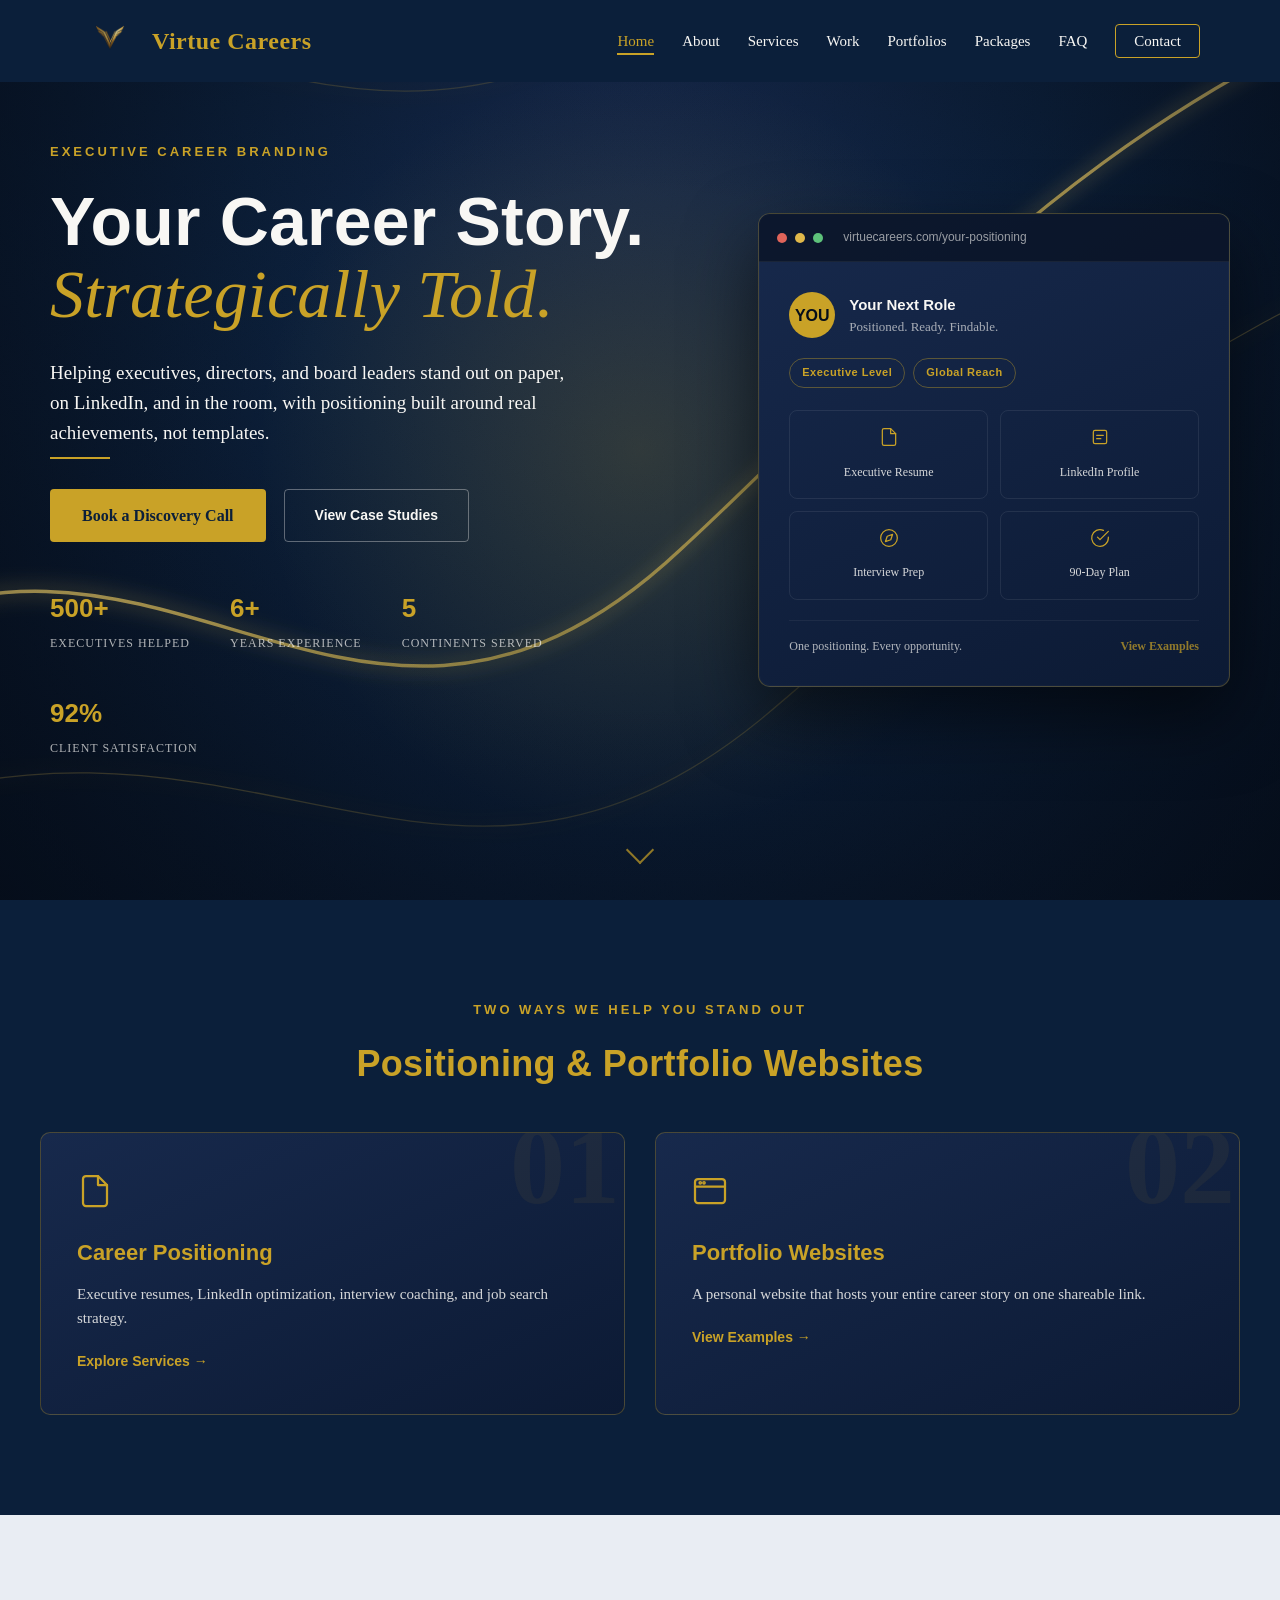
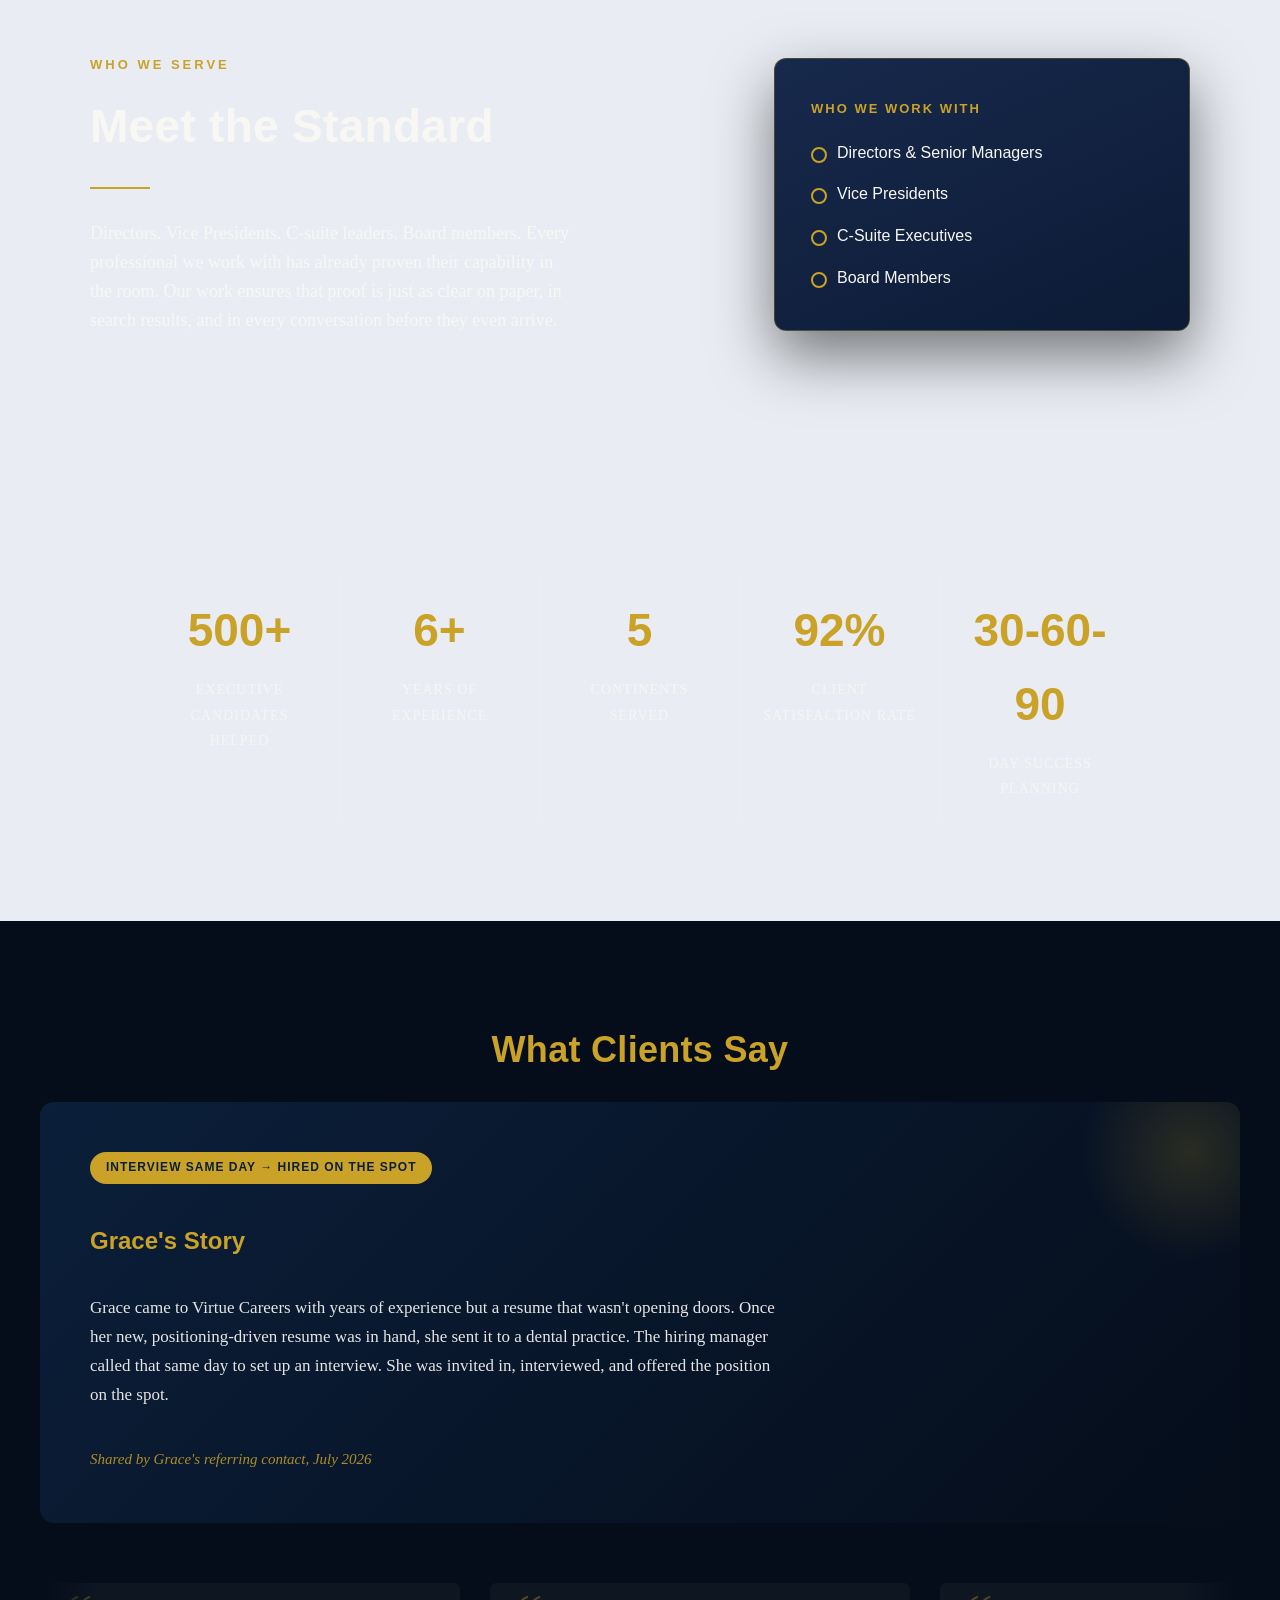
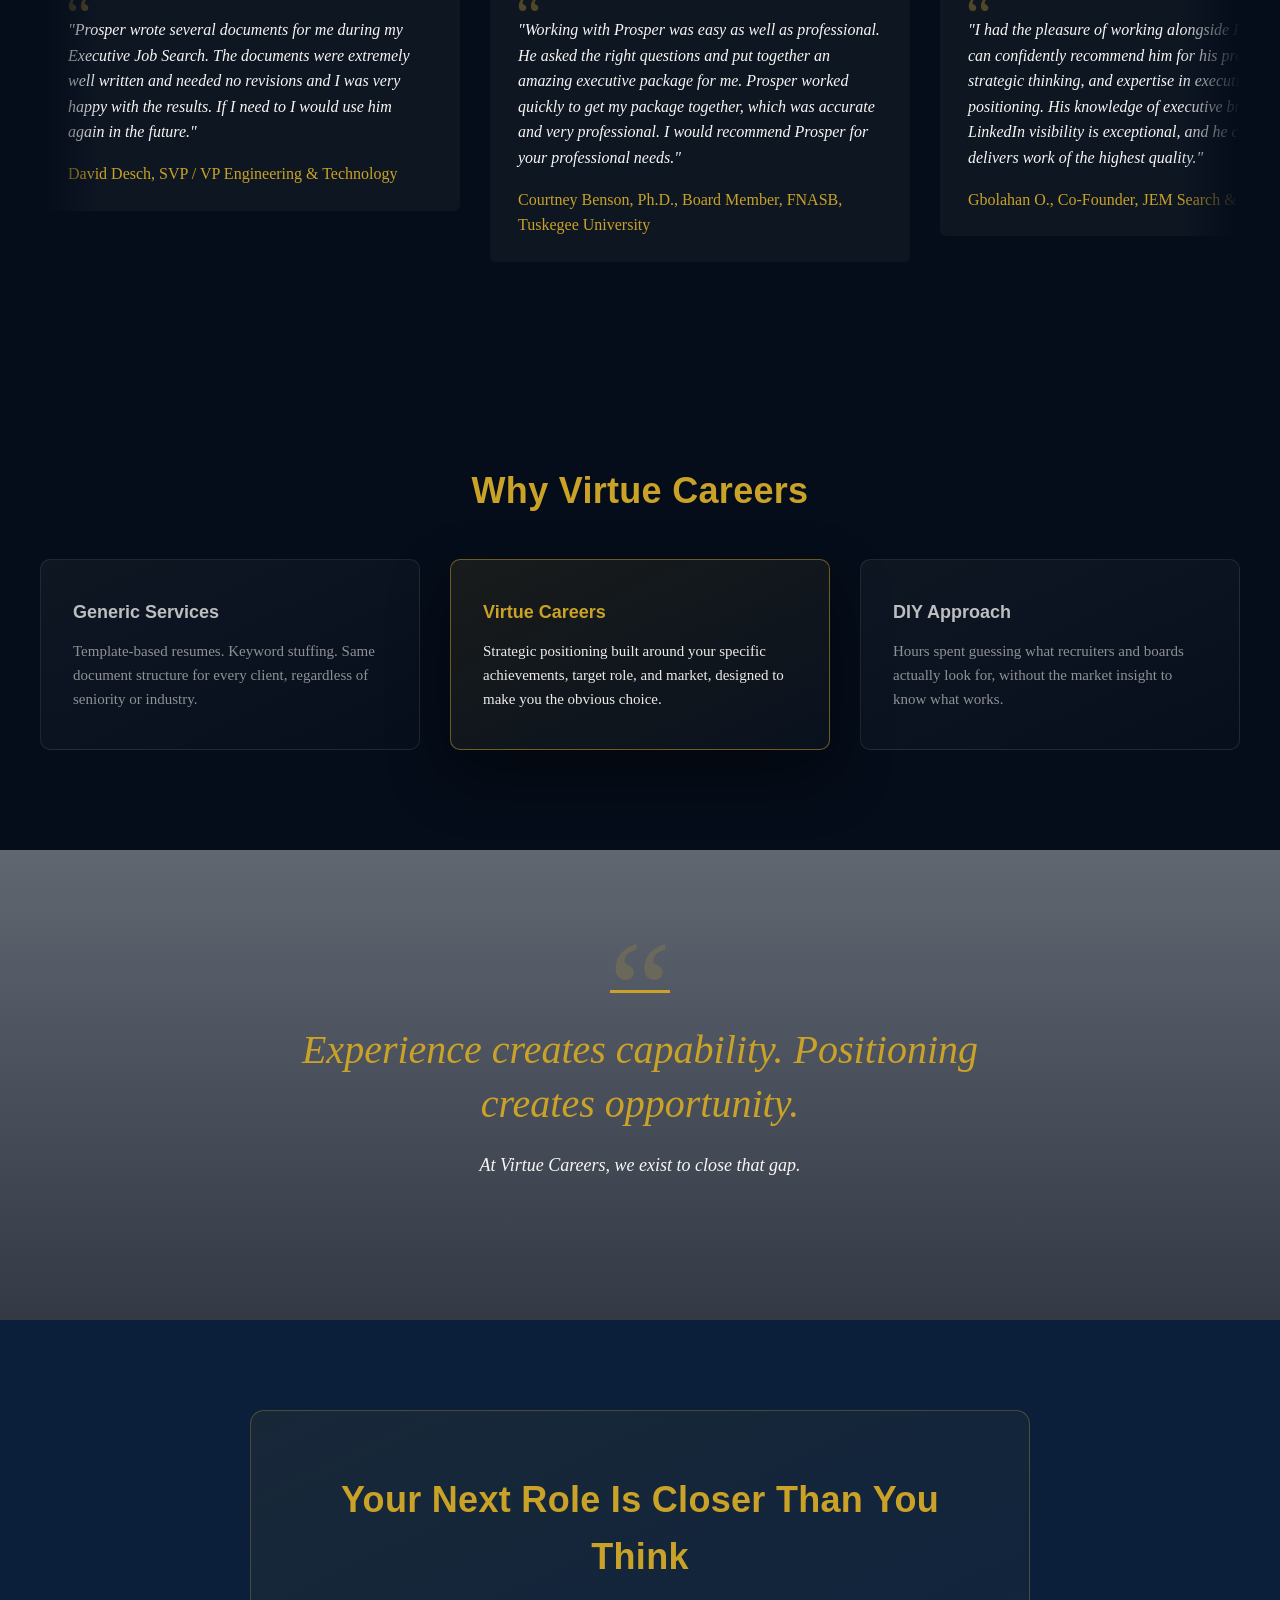
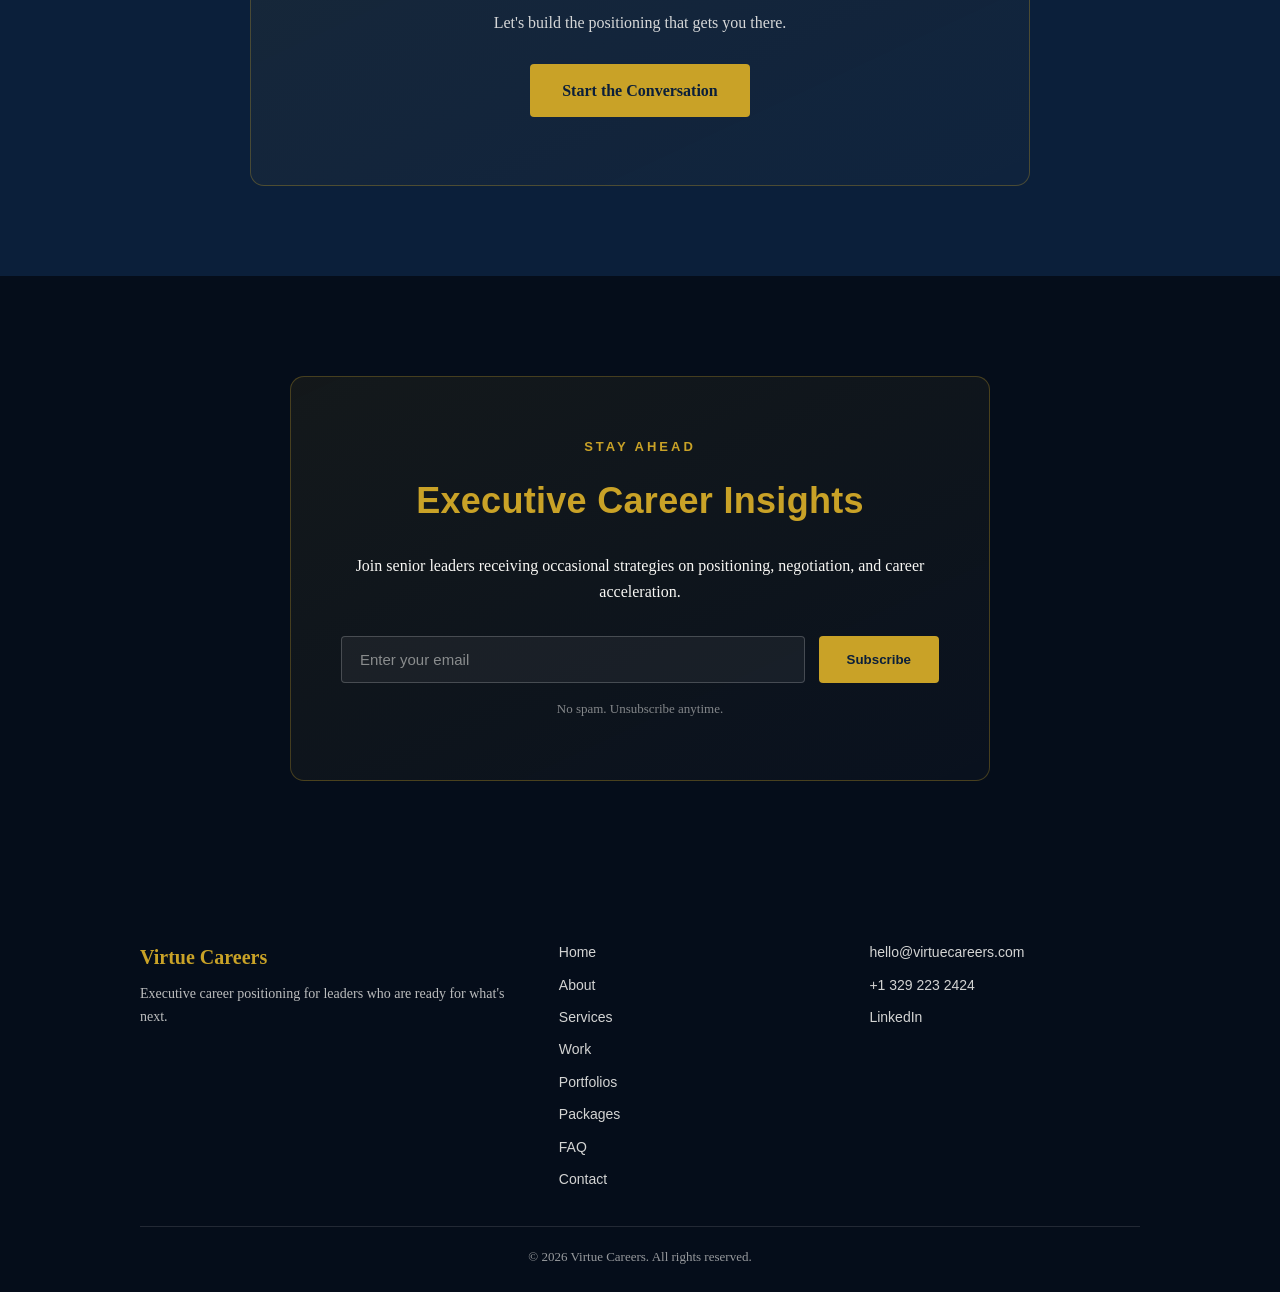
==== commit 36d4c5f5: "Add Person schema markup for SEO" ====
--- a/index.html
+++ b/index.html
@@ -1,6 +1,42 @@
 <!DOCTYPE html>
 <html lang="en">
-<head>
+<script type="application/ld+json">
+{
+  "@context": "https://schema.org",
+  "@type": "Person",
+  "name": "Prosper Olaoluwa",
+  "alternateName": "Olaoluwa Prosper",
+  "url": "https://virtuecareers.com/",
+  "image": "https://virtuecareers.com/images/headshot.png",
+  "jobTitle": "Executive Career Strategist & Executive Recruiter",
+  "description": "Executive Career Strategist, Executive Resume Writer, and Reverse Recruiter helping senior professionals, directors, VPs, and executives get positioned, promoted, and hired in the U.S. market through executive resume writing, LinkedIn profile optimization, executive branding, and strategic job search support. Experience creates capability. Positioning creates opportunity.",
+  "email": "mailto:prosperferan2@gmail.com",
+  "telephone": "+2349064892509",
+  "address": {
+    "@type": "PostalAddress",
+    "addressLocality": "Ilorin",
+    "addressCountry": "NG"
+  },
+  "worksFor": [
+    {
+      "@type": "Organization",
+      "name": "JAY Search Partners",
+      "url": "https://jaysearchpartners.com/"
+    },
+    {
+      "@type": "Organization",
+      "name": "Virtue Careers",
+      "url": "https://virtuecareers.com/"
+    }
+  ],
+  "sameAs": [
+    "https://www.linkedin.com/in/prosper-olaoluwa/",
+    "https://www.instagram.com/olaoluwaprosperoluwaferanmi/",
+    "https://www.facebook.com/share/1Jieq9simh/",
+    "https://x.com/OlaoluwaPr99350"
+  ]
+}
+</script><head>
   <meta charset="UTF-8">
 <meta name="viewport" content="width=device-width, initial-scale=1.0">
 <title>Virtue Careers | Executive Career Branding & Positioning</title>
--- a/style.css
+++ b/style.css
@@ -1489,6 +1489,24 @@
   padding: 60px 50px;
 }
 
+.cta-panel-with-image {
+  margin-top: 60px;
+  text-align: center;
+}
+
+.cta-panel-image {
+  width: 120px;
+  height: 120px;
+  object-fit: cover;
+  border-radius: 10px;
+  margin: 0 auto 30px auto;
+  display: block;
+}
+
+.cta-panel-with-image h2 {
+  text-align: center;
+}
+
 #cta-band h2 {
   color: var(--gold);
 }
@@ -1978,6 +1996,59 @@
   margin-top: 8px;
 }
 
+/* ===== PORTFOLIOS PAGE ===== */
+#portfolios-section {
+  background-color: var(--navy);
+  width: 100%;
+  max-width: 100%;
+  padding-top: 100px;
+  padding-bottom: 110px;
+}
+
+#portfolios-section h2 {
+  color: var(--gold);
+}
+
+.portfolios-intro {
+  text-align: center;
+  max-width: 680px;
+  margin: 0 auto 70px auto;
+  color: var(--text-light);
+  opacity: 0.85;
+  font-size: 17px;
+  line-height: 1.7;
+}
+
+.portfolio-showcase-grid {
+  display: grid;
+  grid-template-columns: repeat(auto-fit, minmax(340px, 1fr));
+  gap: 60px 40px;
+  align-items: start;
+}
+
+.portfolio-showcase-grid > div {
+  display: flex;
+  flex-direction: column;
+}
+
+.portfolio-example-label {
+  text-align: center;
+  margin-top: 20px;
+  color: var(--text-light);
+  opacity: 0.6;
+  font-family: 'Helvetica Neue', Arial, sans-serif;
+  font-size: 13px;
+  font-weight: 700;
+  letter-spacing: 1px;
+  text-transform: uppercase;
+}
+
+/* Clear visual break before the Website Design Services section */
+#portfolios-section + #services {
+  border-top: 1px solid rgba(255,255,255,0.08);
+  padding-top: 110px;
+}
+
 /* ===== FOOTER ===== */
 footer {
   background-color: var(--navy-deep);
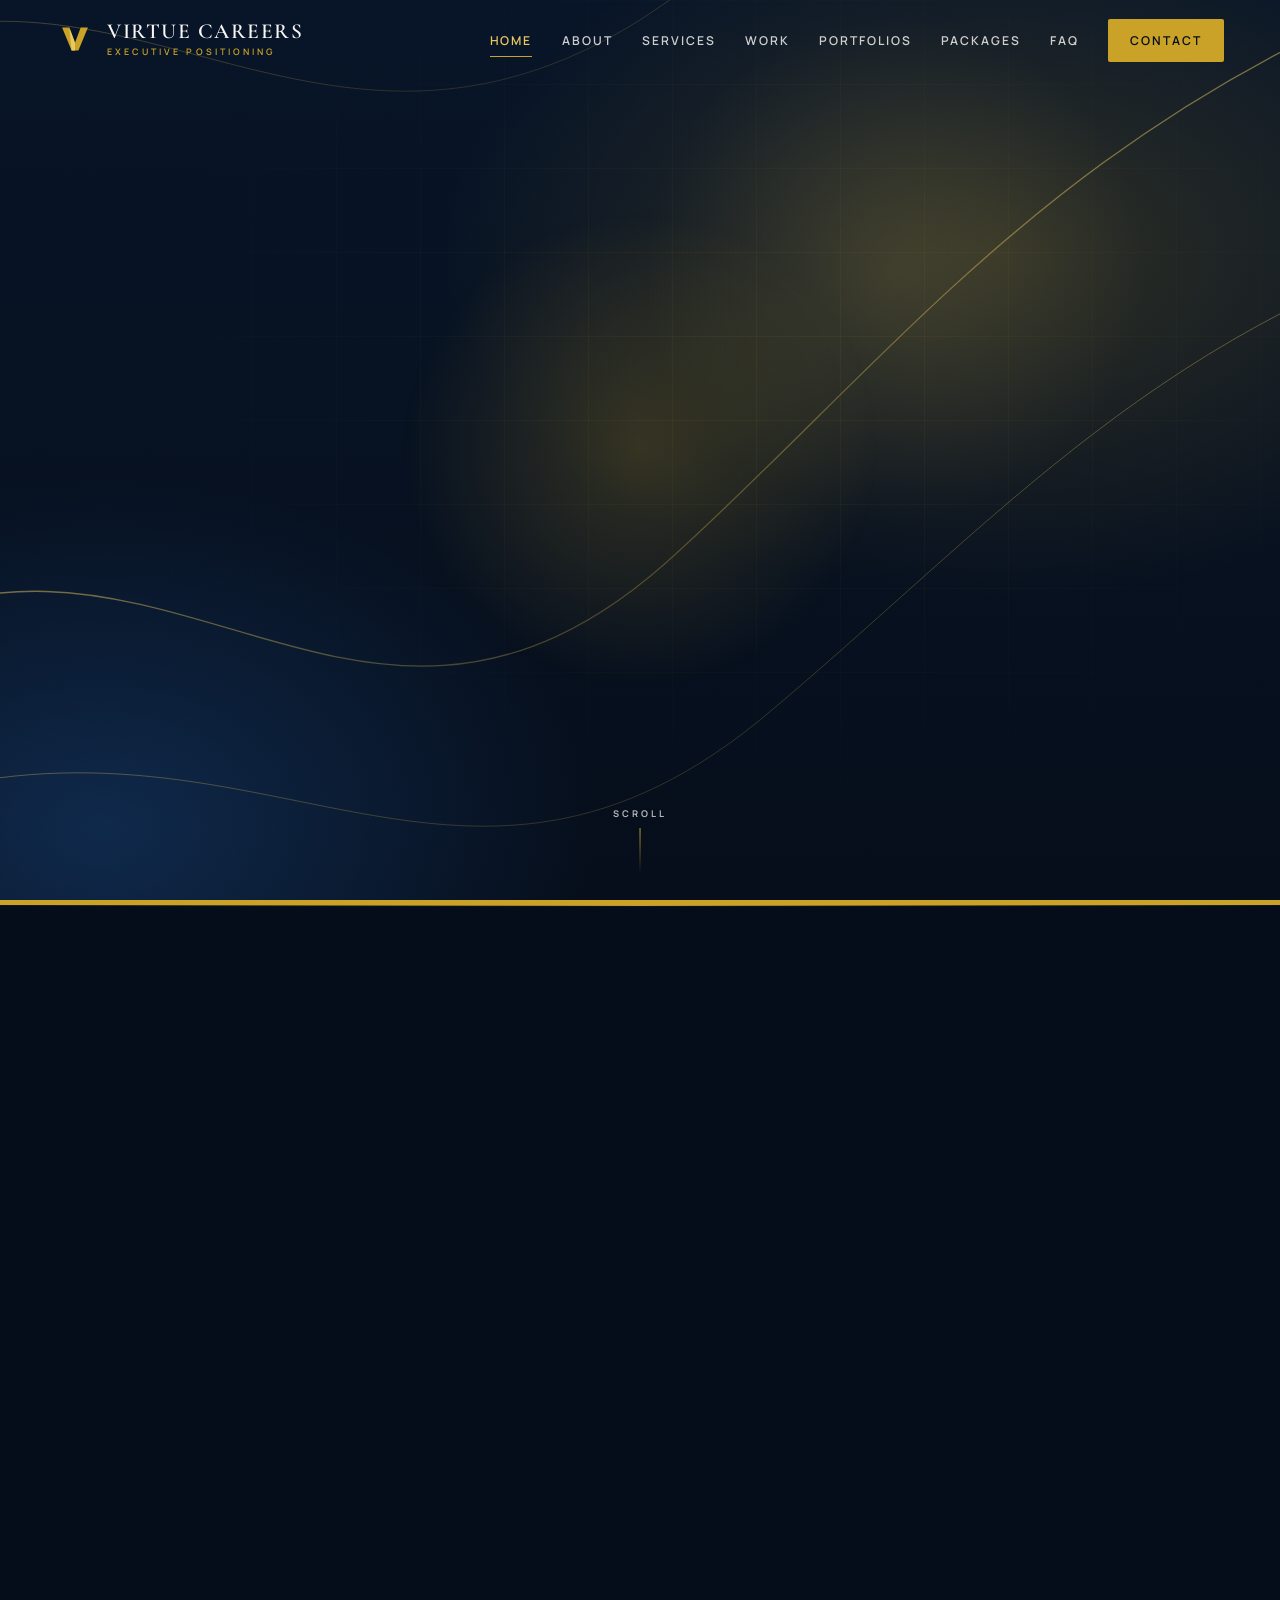
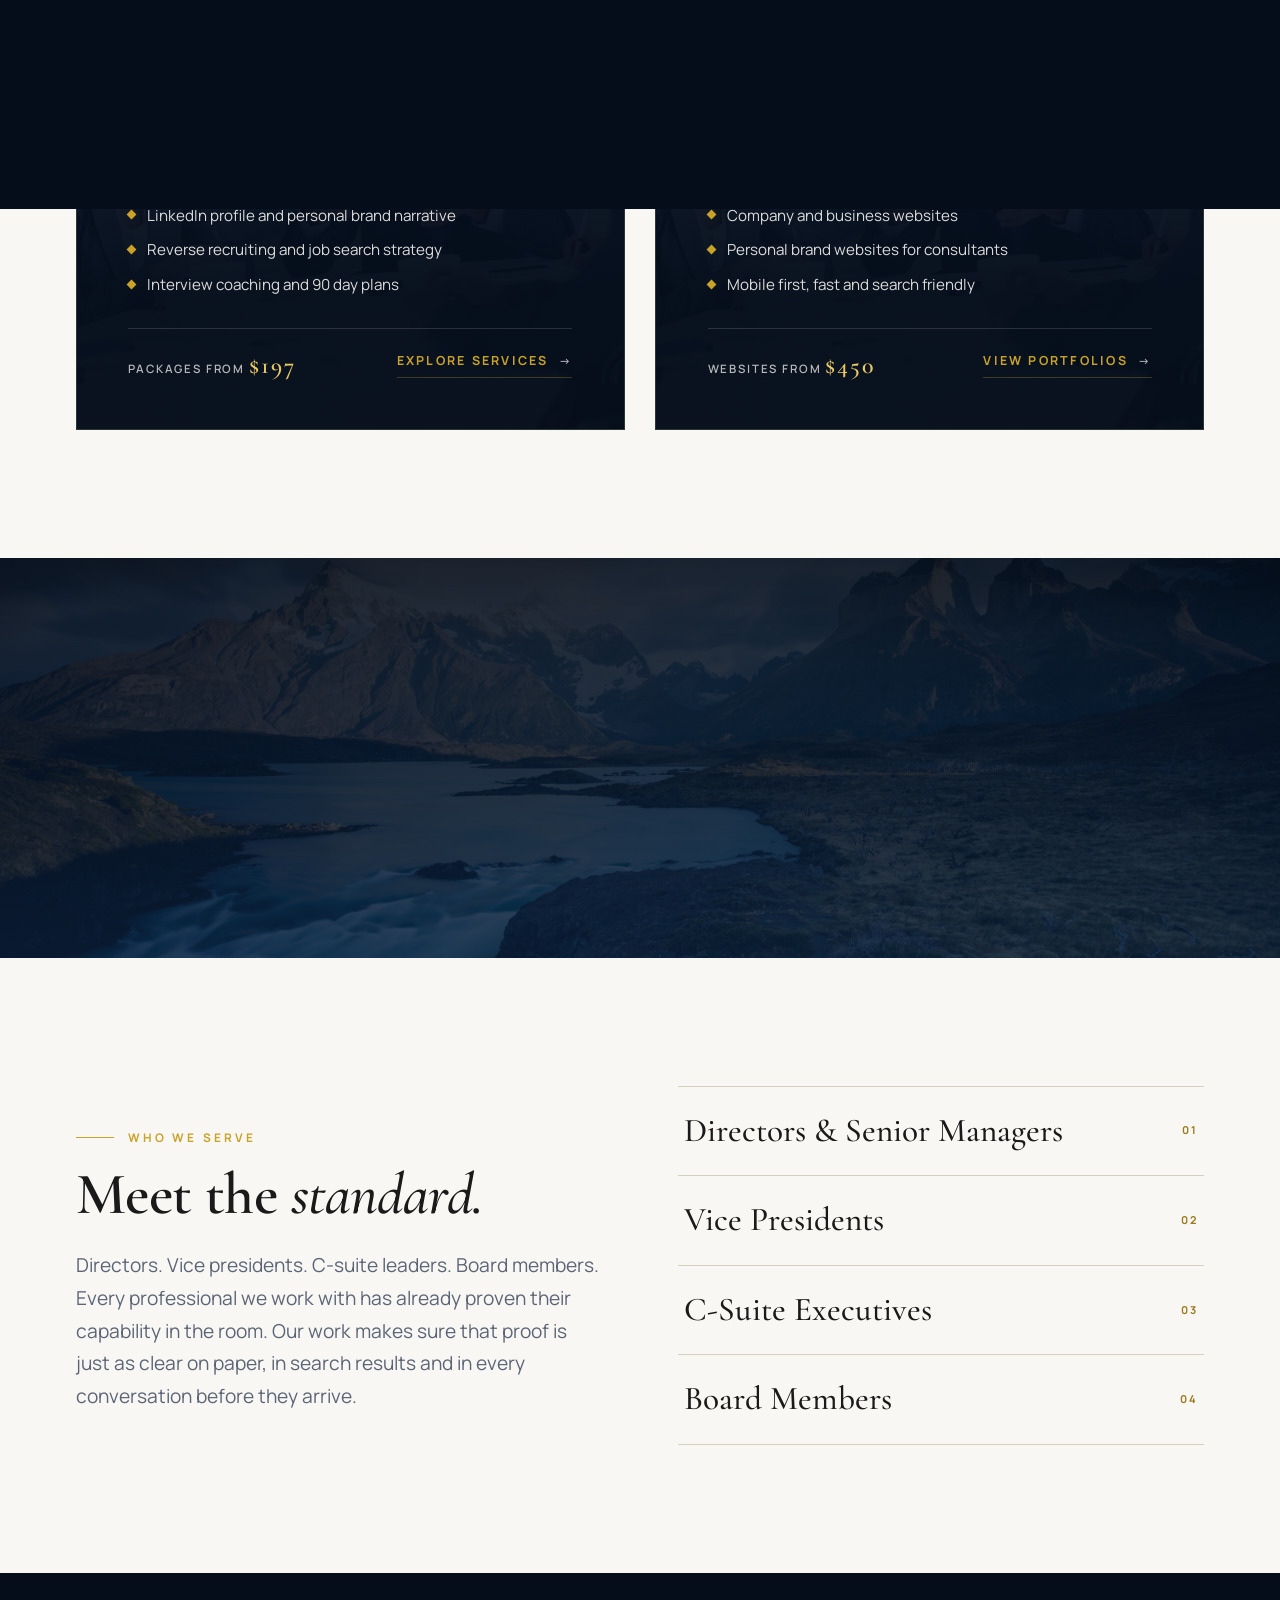
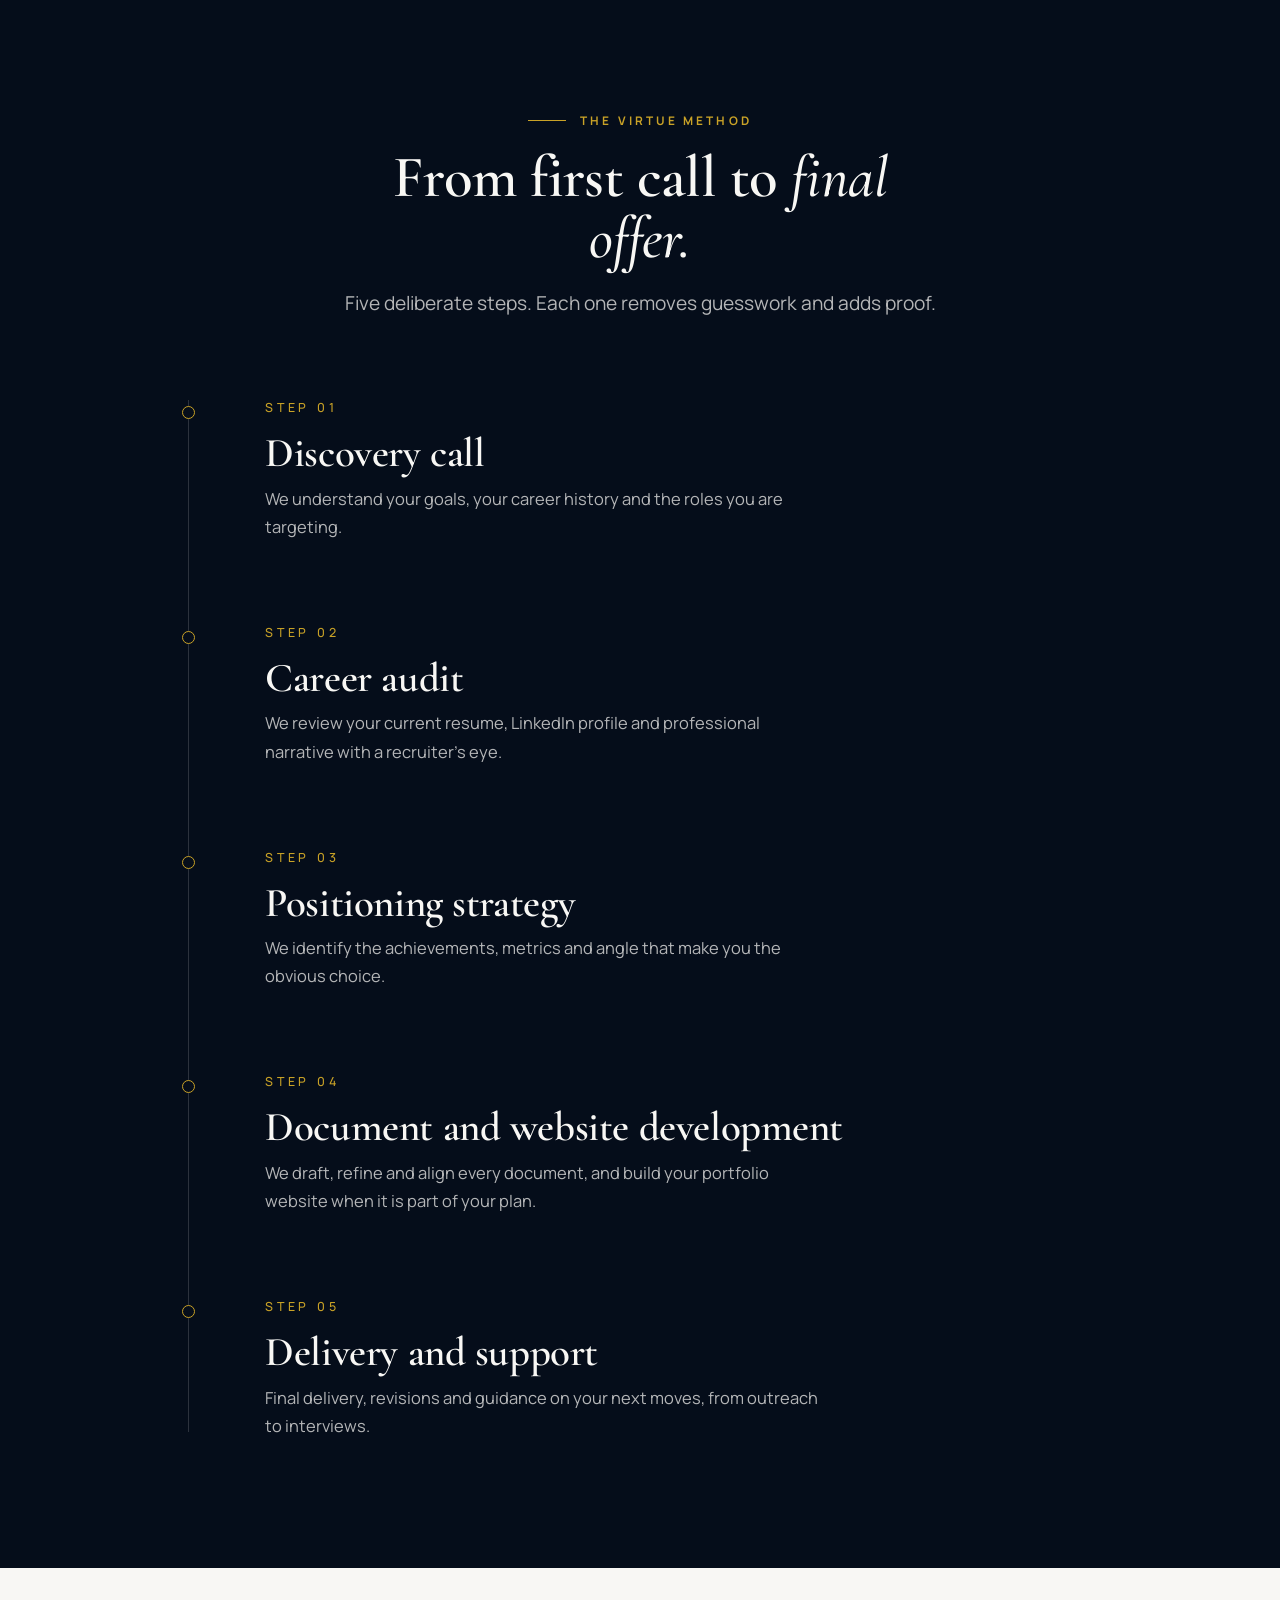
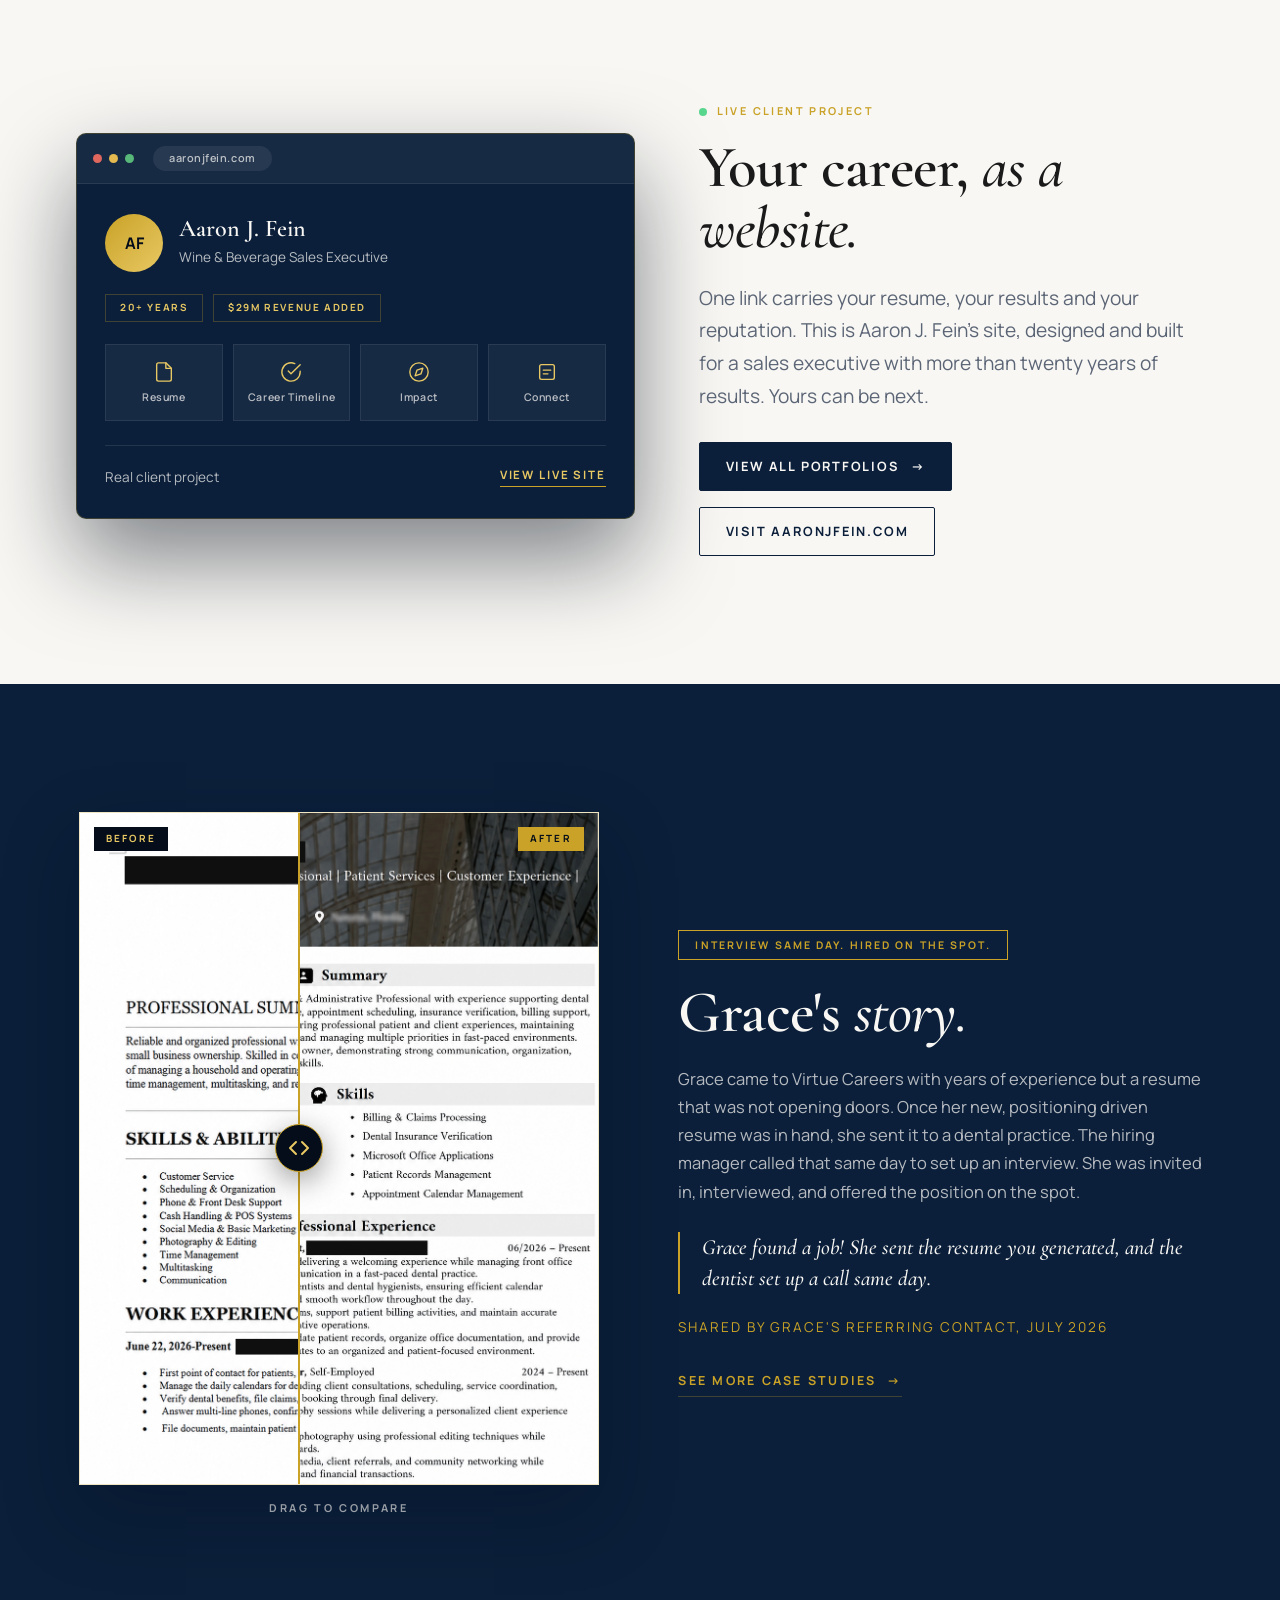
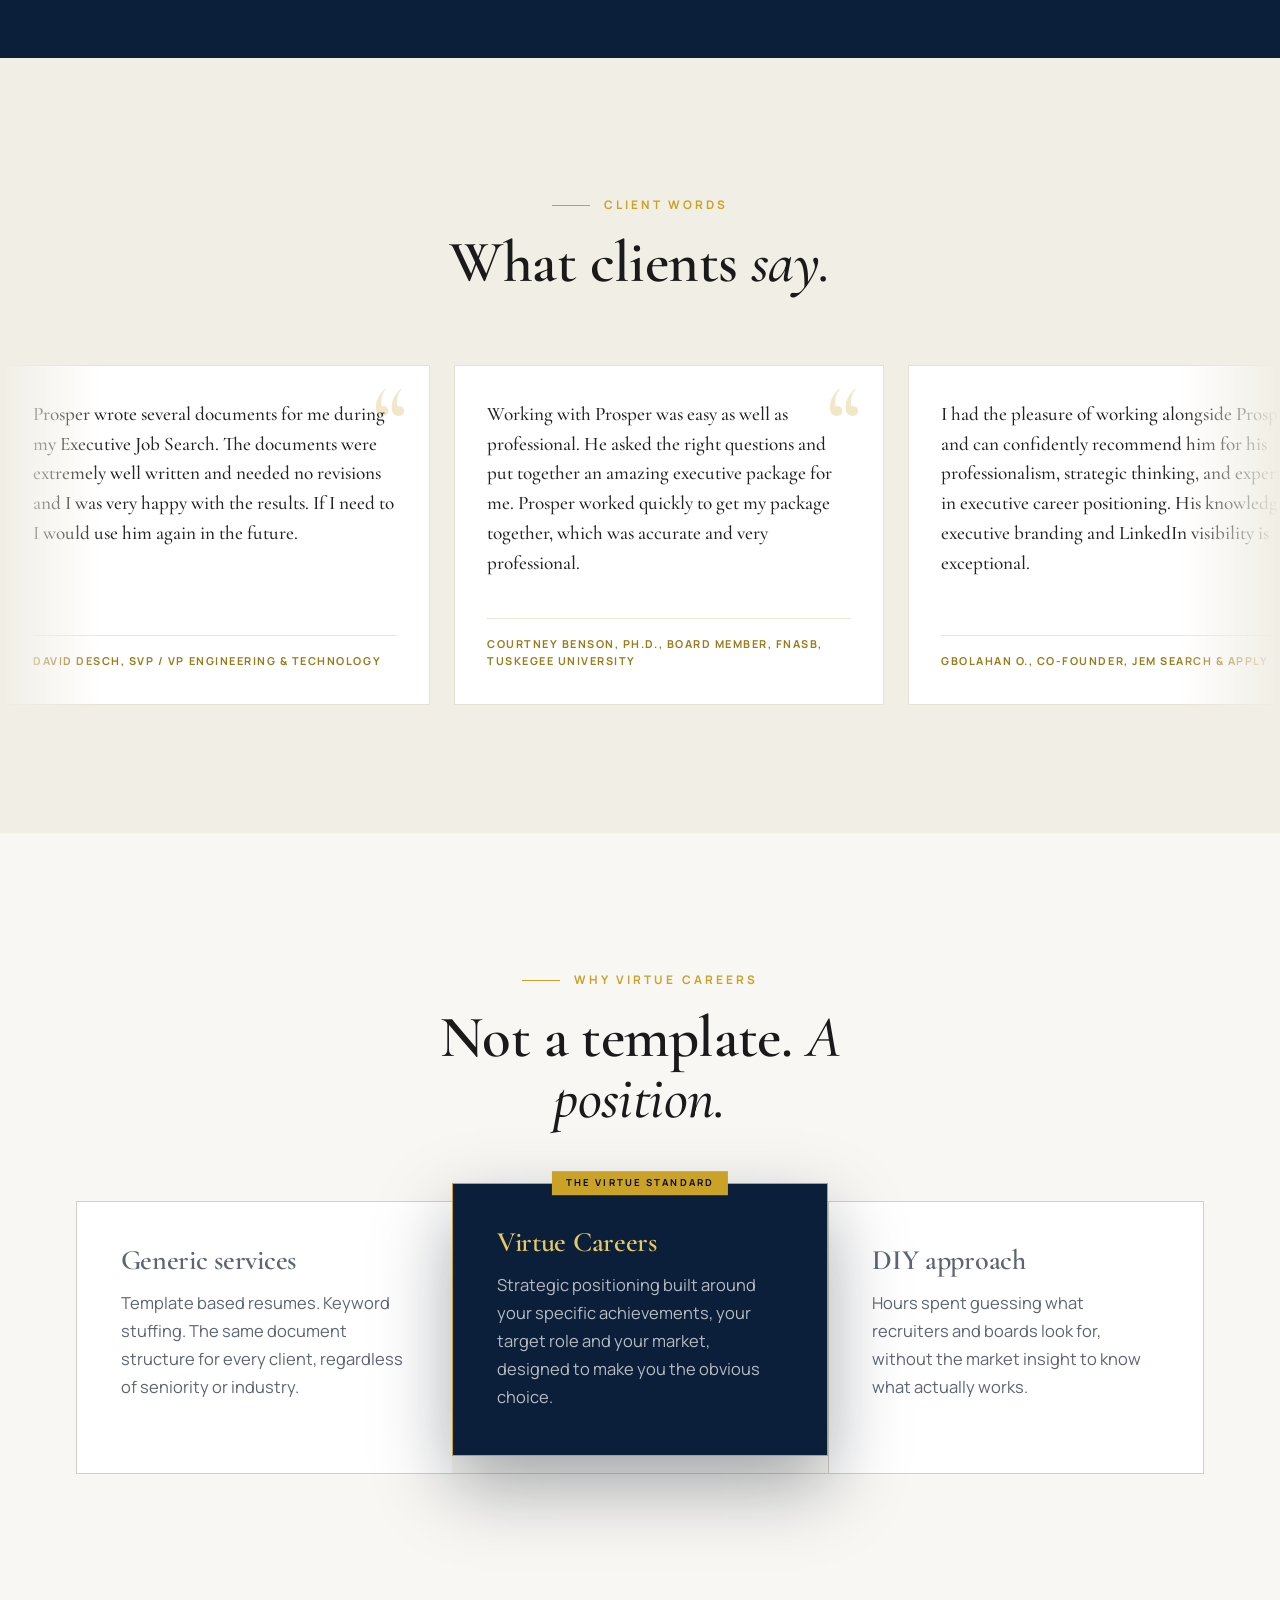
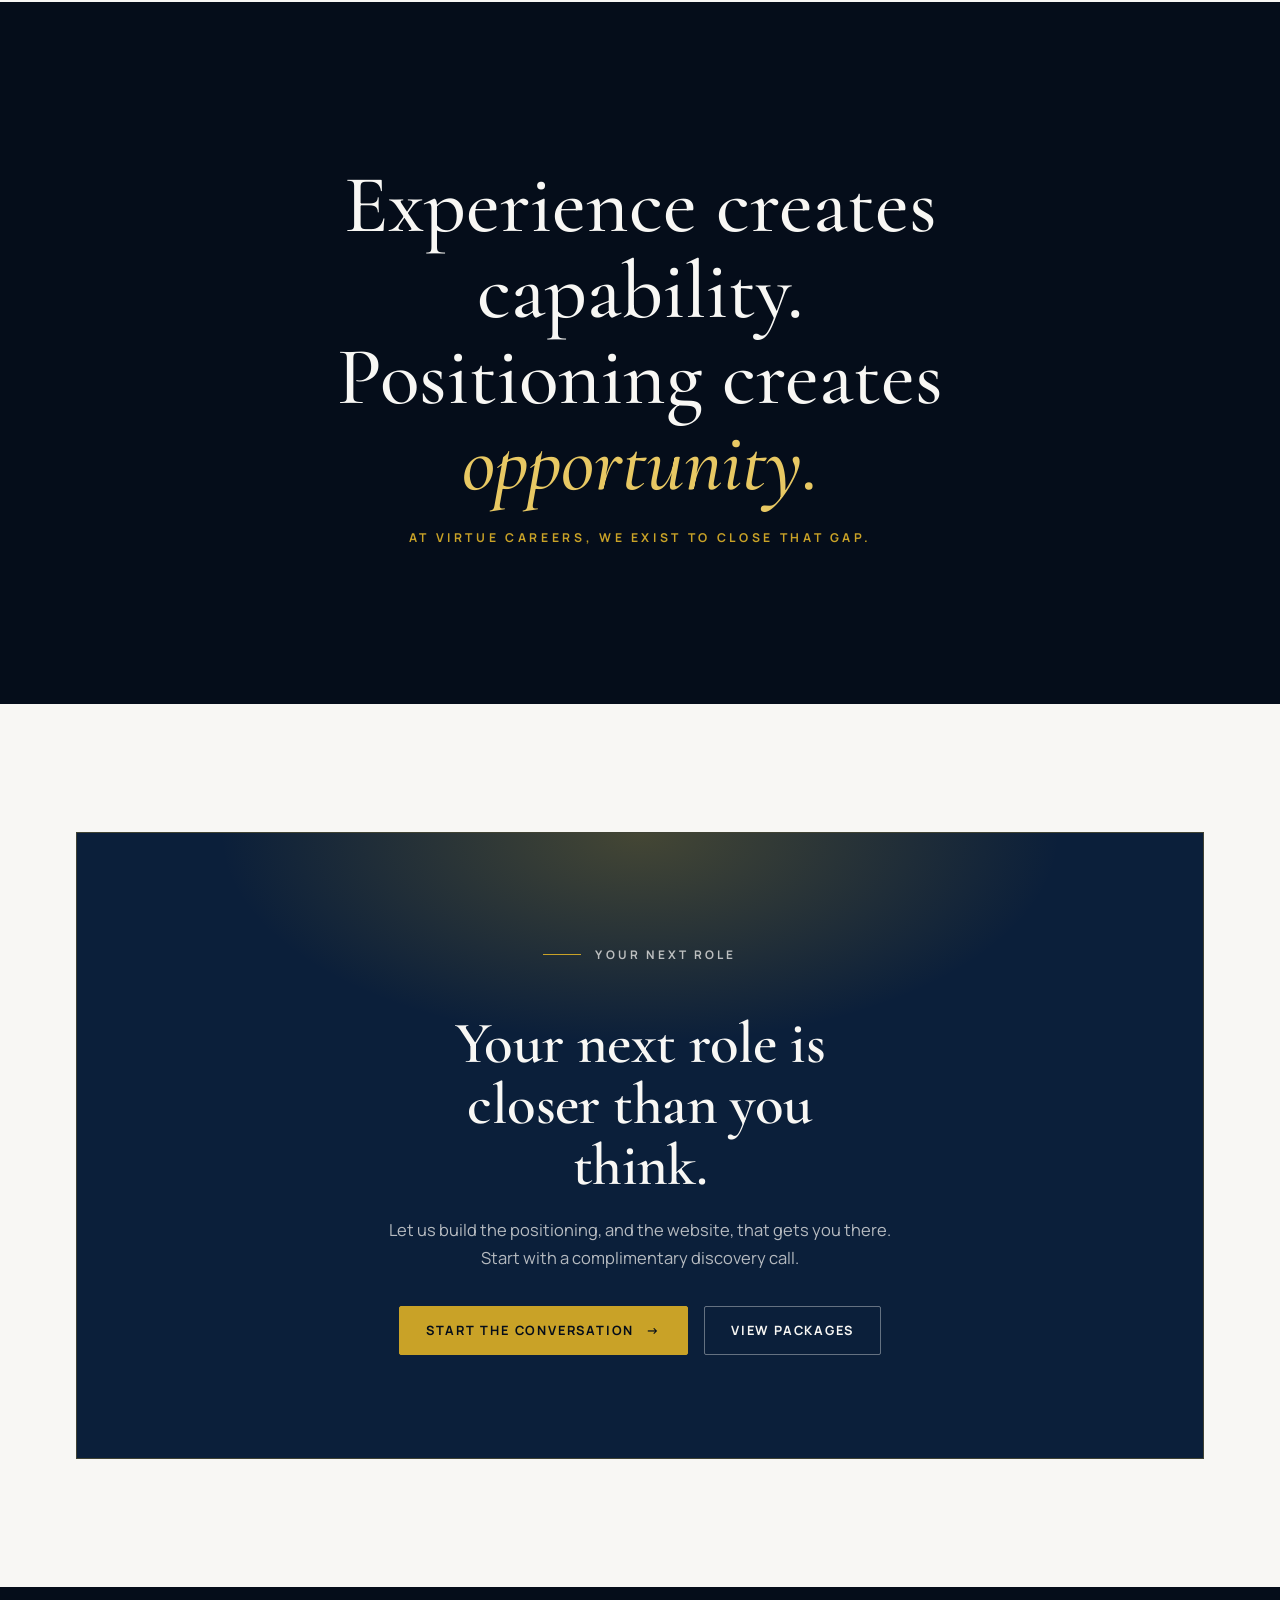
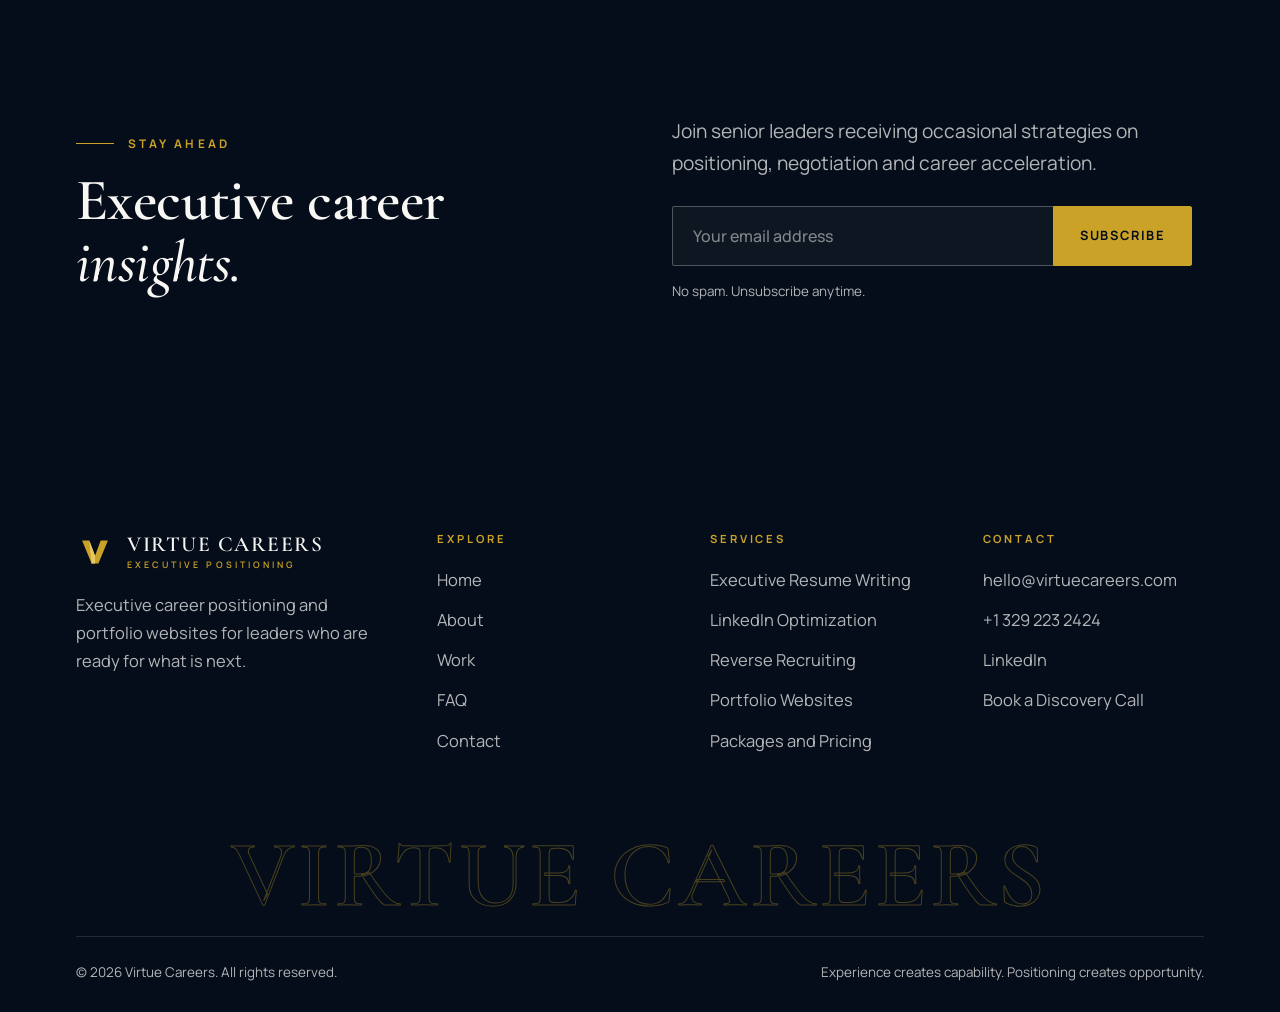
==== commit 68a7227f: "Rebuild site: new design system, intro, SEO, favicon set" ====
--- a/index.html
+++ b/index.html
@@ -1,491 +1,317 @@
 <!DOCTYPE html>
 <html lang="en">
-<script type="application/ld+json">
-{
-  "@context": "https://schema.org",
-  "@type": "Person",
-  "name": "Prosper Olaoluwa",
-  "alternateName": "Olaoluwa Prosper",
-  "url": "https://virtuecareers.com/",
-  "image": "https://virtuecareers.com/images/headshot.png",
-  "jobTitle": "Executive Career Strategist & Executive Recruiter",
-  "description": "Executive Career Strategist, Executive Resume Writer, and Reverse Recruiter helping senior professionals, directors, VPs, and executives get positioned, promoted, and hired in the U.S. market through executive resume writing, LinkedIn profile optimization, executive branding, and strategic job search support. Experience creates capability. Positioning creates opportunity.",
-  "email": "mailto:prosperferan2@gmail.com",
-  "telephone": "+2349064892509",
-  "address": {
-    "@type": "PostalAddress",
-    "addressLocality": "Ilorin",
-    "addressCountry": "NG"
-  },
-  "worksFor": [
-    {
-      "@type": "Organization",
-      "name": "JAY Search Partners",
-      "url": "https://jaysearchpartners.com/"
-    },
-    {
-      "@type": "Organization",
-      "name": "Virtue Careers",
-      "url": "https://virtuecareers.com/"
-    }
-  ],
-  "sameAs": [
-    "https://www.linkedin.com/in/prosper-olaoluwa/",
-    "https://www.instagram.com/olaoluwaprosperoluwaferanmi/",
-    "https://www.facebook.com/share/1Jieq9simh/",
-    "https://x.com/OlaoluwaPr99350"
-  ]
-}
-</script><head>
-  <meta charset="UTF-8">
-<meta name="viewport" content="width=device-width, initial-scale=1.0">
-<title>Virtue Careers | Executive Career Branding & Positioning</title>
-<meta name="description" content="Virtue Careers helps executives, directors, and board leaders stand out with strategic resumes, LinkedIn branding, portfolio websites, and job search support. Book a free discovery call.">
+<head>
+<meta charset="UTF-8">
+<meta name="viewport" content="width=device-width, initial-scale=1">
+<title>Virtue Careers | Executive Resume Writer & Career Positioning</title>
+<meta name="description" content="Virtue Careers helps directors, VPs and C-suite leaders get hired and promoted with executive resume writing, LinkedIn optimization, reverse recruiting and portfolio websites.">
 <link rel="canonical" href="https://virtuecareers.com/">
-<meta name="google-site-verification" content="Pk7o_HkPT_jrM4PDPu91sizmd7rS0QLItTLM8vQUjwQ" />
-<link rel="icon" type="image/png" href="images/favicon.png">
-  <link rel="stylesheet" href="style.css">
-  <meta property="og:title" content="Virtue Careers | Executive Career Positioning">
-<meta property="og:description" content="Helping executives, directors, and board leaders stand out on paper and in the room.">
+<meta name="robots" content="index, follow, max-image-preview:large, max-snippet:-1">
+<meta name="theme-color" content="#050D1A">
+<meta name="google-site-verification" content="Pk7o_HkPT_jrM4PDPu91sizmd7rS0QLItTLM8vQUjwQ">
+<link rel="icon" href="/favicon.ico" sizes="any">
+<link rel="icon" type="image/svg+xml" href="/favicon.svg">
+<link rel="icon" type="image/png" sizes="48x48" href="/images/favicon-48.png">
+<link rel="icon" type="image/png" sizes="96x96" href="/images/favicon-96.png">
+<link rel="icon" type="image/png" sizes="192x192" href="/images/icon-192.png">
+<link rel="apple-touch-icon" sizes="180x180" href="/images/apple-touch-icon.png">
+<link rel="manifest" href="/site.webmanifest">
+<meta property="og:site_name" content="Virtue Careers">
+<meta property="og:type" content="website">
+<meta property="og:title" content="Virtue Careers | Executive Career Positioning and Portfolio Websites">
+<meta property="og:description" content="Virtue Careers helps directors, VPs and C-suite leaders get hired and promoted with executive resume writing, LinkedIn optimization, reverse recruiting and portfolio websites.">
+<meta property="og:url" content="https://virtuecareers.com/">
 <meta property="og:image" content="https://virtuecareers.com/images/og-image.png">
-<meta property="og:url" content="https://virtuecareers.com">
-<meta property="og:type" content="website">
+<meta property="og:image:width" content="1200">
+<meta property="og:image:height" content="630">
 <meta name="twitter:card" content="summary_large_image">
+<meta name="twitter:title" content="Virtue Careers | Executive Career Positioning and Portfolio Websites">
+<meta name="twitter:description" content="Virtue Careers helps directors, VPs and C-suite leaders get hired and promoted with executive resume writing, LinkedIn optimization, reverse recruiting and portfolio websites.">
+<meta name="twitter:image" content="https://virtuecareers.com/images/og-image.png">
+<link rel="preconnect" href="https://fonts.googleapis.com">
+<link rel="preconnect" href="https://fonts.gstatic.com" crossorigin>
+<link href="https://fonts.googleapis.com/css2?family=Cormorant+Garamond:ital,wght@0,500;0,600;0,700;1,500;1,600&family=Manrope:wght@400;500;600;700;800&display=swap" rel="stylesheet">
+<script>document.documentElement.classList.add('js');try{if(sessionStorage.getItem('vc_nav')){document.documentElement.classList.add('nav-in');sessionStorage.removeItem('vc_nav');setTimeout(function(){document.documentElement.classList.remove('nav-in')},2500)}}catch(e){}</script>
+<link rel="stylesheet" href="style.css">
+
+<script type="application/ld+json">{"@context":"https://schema.org","@type":"Person","name":"Prosper Olaoluwa","alternateName":"Olaoluwa Prosper","url":"https://virtuecareers.com/","image":"https://virtuecareers.com/images/headshot.png","jobTitle":"Executive Career Strategist & Executive Recruiter","description":"Executive Career Strategist, Executive Resume Writer, and Reverse Recruiter helping senior professionals, directors, VPs, and executives get positioned, promoted, and hired in the U.S. market through executive resume writing, LinkedIn profile optimization, executive branding, and strategic job search support. Experience creates capability. Positioning creates opportunity.","email":"mailto:prosperferan2@gmail.com","telephone":"+2349064892509","address":{"@type":"PostalAddress","addressLocality":"Ilorin","addressCountry":"NG"},"worksFor":[{"@type":"Organization","name":"JAY Search Partners","url":"https://jaysearchpartners.com/"},{"@type":"Organization","name":"Virtue Careers","url":"https://virtuecareers.com/"}],"sameAs":["https://www.linkedin.com/in/prosper-olaoluwa/","https://www.instagram.com/olaoluwaprosperoluwaferanmi/","https://www.facebook.com/share/1Jieq9simh/","https://x.com/OlaoluwaPr99350"]}</script><script type="application/ld+json">{"@context":"https://schema.org","@graph":[{"@type":"WebSite","@id":"https://virtuecareers.com/#website","url":"https://virtuecareers.com/","name":"Virtue Careers","alternateName":["Virtue Careers Executive Career Positioning","VirtueCareers"],"description":"Executive resume writing, LinkedIn optimization, reverse recruiting and portfolio websites for senior professionals.","publisher":{"@id":"https://virtuecareers.com/#org"},"inLanguage":"en"},{"@type":["Organization","ProfessionalService"],"@id":"https://virtuecareers.com/#org","name":"Virtue Careers","url":"https://virtuecareers.com/","logo":{"@type":"ImageObject","url":"https://virtuecareers.com/images/icon-512.png","width":512,"height":512},"image":"https://virtuecareers.com/images/og-image.png","description":"Executive career positioning firm offering executive resume writing, LinkedIn profile optimization, reverse recruiting, interview coaching and portfolio website design for directors, VPs, C-suite leaders and board members.","email":"hello@virtuecareers.com","telephone":"+1-329-223-2424","founder":{"@type":"Person","name":"Prosper Olaoluwa","url":"https://virtuecareers.com/about.html"},"areaServed":"Worldwide","slogan":"Experience creates capability. Positioning creates opportunity.","sameAs":["https://www.linkedin.com/in/prosper-olaoluwa-4b25553a7/"],"contactPoint":{"@type":"ContactPoint","contactType":"customer service","email":"hello@virtuecareers.com","telephone":"+1-329-223-2424","availableLanguage":"English"},"hasOfferCatalog":{"@type":"OfferCatalog","name":"Virtue Careers Services","itemListElement":[{"@type":"Offer","itemOffered":{"@type":"Service","name":"Executive Resume Writing"}},{"@type":"Offer","itemOffered":{"@type":"Service","name":"LinkedIn Profile Optimization"}},{"@type":"Offer","itemOffered":{"@type":"Service","name":"Reverse Recruiting and Job Search Strategy"}},{"@type":"Offer","itemOffered":{"@type":"Service","name":"Executive Interview Coaching"}},{"@type":"Offer","itemOffered":{"@type":"Service","name":"Executive Portfolio Website Design"}}]}}]}</script>
 </head>
-<body>
-
-  <!-- HEADER / NAVIGATION -->
-  <header id="header">
-    <div class="nav-container">
-      <a href="index.html" class="logo-link">
-        <img src="images/logo.png" alt="Virtue Careers" class="logo-img">
-        <span class="logo-text">Virtue Careers</span>
-      </a>
-
-      <button class="menu-toggle" id="menuToggle" aria-label="Toggle menu">
-        <span></span>
-        <span></span>
-        <span></span>
-      </button>
-
-      <nav>
-        <ul class="nav-links" id="navLinks">
-          <li><a href="index.html" class="active-link">Home</a></li>
-          <li><a href="about.html">About</a></li>
-          <li><a href="services.html">Services</a></li>
-          <li><a href="work.html">Work</a></li>
-          <li><a href="portfolios.html">Portfolios</a></li>
-          <li><a href="pricing.html">Packages</a></li>
-          <li><a href="faq.html">FAQ</a></li>
-          <li><a href="contact.html" class="nav-cta">Contact</a></li>
-        </ul>
-      </nav>
-    </div>
-  </header>
-
-  <!-- HERO SECTION -->
-  <section id="hero">
-    <div class="hero-glow"></div>
-
-    <svg class="grain-overlay" width="100%" height="100%">
-      <filter id="grainFilter">
-        <feTurbulence type="fractalNoise" baseFrequency="0.9" numOctaves="2" stitchTiles="stitch"></feTurbulence>
-        <feColorMatrix type="saturate" values="0"></feColorMatrix>
-      </filter>
-      <rect width="100%" height="100%" filter="url(#grainFilter)"></rect>
+<body class="loading">
+<div id="progress" aria-hidden="true"></div>
+<div id="curtain" aria-hidden="true"></div>
+<div id="loader" role="status" aria-label="Loading Virtue Careers">
+  <div class="panel p-top"></div><div class="panel p-bot"></div>
+  <div class="glow"></div>
+  <div class="core">
+    <svg class="mark" viewBox="0 0 100 100" aria-hidden="true"><circle class="ring" cx="50" cy="50" r="47"/><polygon class="outline" points="16,20 35,20 50,60 65,20 84,20 59,80 41,80"/><polygon class="fill" points="16,20 35,20 50,60 65,20 84,20 59,80 41,80"/><polygon class="fill2" points="35,20 50,60 50,80 41,80"/></svg>
+    <div class="word" aria-hidden="true"><span style="animation-delay:0.55s">V</span><span style="animation-delay:0.61s">I</span><span style="animation-delay:0.66s">R</span><span style="animation-delay:0.72s">T</span><span style="animation-delay:0.77s">U</span><span style="animation-delay:0.83s">E</span><span style="animation-delay:0.88s">&nbsp;</span><span style="animation-delay:0.94s">C</span><span style="animation-delay:0.99s">A</span><span style="animation-delay:1.04s">R</span><span style="animation-delay:1.10s">E</span><span style="animation-delay:1.16s">E</span><span style="animation-delay:1.21s">R</span><span style="animation-delay:1.27s">S</span></div>
+    <div class="tag">Executive Career Positioning</div>
+    <div class="bar"><i></i></div>
+    <div class="count">000</div>
+  </div>
+</div>
+<header id="header">
+  <div class="bar">
+    <a href="index.html" class="brand" aria-label="Virtue Careers home"><svg viewBox="0 0 100 100" aria-hidden="true"><polygon fill="#C9A227" points="16,20 35,20 50,60 65,20 84,20 59,80 41,80"/><polygon fill="#E8C863" points="35,20 50,60 50,80 41,80"/></svg><span><b>Virtue Careers</b><small>Executive Positioning</small></span></a>
+    <button class="menu-toggle" id="menuToggle" aria-label="Toggle menu" aria-expanded="false"><span></span><span></span><span></span></button>
+    <nav class="nav-wrap" id="navWrap" aria-label="Main"><ul class="nav-links" id="navLinks"><li><a href="index.html" class="active-link">Home</a></li><li><a href="about.html">About</a></li><li><a href="services.html">Services</a></li><li><a href="work.html">Work</a></li><li><a href="portfolios.html">Portfolios</a></li><li><a href="pricing.html">Packages</a></li><li><a href="faq.html">FAQ</a></li><li><a href="contact.html" class="nav-cta">Contact</a></li></ul></nav>
+  </div>
+</header>
+<main>
+
+<section id="hero">
+  <div class="hero-bg">
+    <div class="grid"></div><div class="spot"></div>
+    <svg class="ribbons" viewBox="0 0 1600 900" preserveAspectRatio="none" aria-hidden="true">
+      <defs><linearGradient id="rg" x1="0" y1="0" x2="1" y2="1"><stop offset="0" stop-color="#C9A227" stop-opacity="0"/><stop offset=".5" stop-color="#E8C863" stop-opacity=".95"/><stop offset="1" stop-color="#C9A227" stop-opacity="0"/></linearGradient></defs>
+      <path class="ribbon" d="M-200,650 C200,450 450,850 850,550 C1150,330 1350,100 1900,-50" stroke="url(#rg)"/>
+      <path class="ribbon r2" d="M-200,820 C300,660 550,980 950,720 C1250,520 1450,320 1900,220" stroke="url(#rg)"/>
+      <path class="ribbon r3" d="M-200,60 C150,-80 400,220 800,20 C1100,-140 1300,-280 1900,-350" stroke="url(#rg)"/>
     </svg>
-
-    <svg class="hero-ribbons" viewBox="0 0 1600 900" preserveAspectRatio="none">
-      <defs>
-        <linearGradient id="ribbonGold1" x1="0%" y1="0%" x2="100%" y2="100%">
-          <stop offset="0%" stop-color="#C9A227" stop-opacity="0" />
-          <stop offset="50%" stop-color="#E8C863" stop-opacity="0.9" />
-          <stop offset="100%" stop-color="#C9A227" stop-opacity="0" />
-        </linearGradient>
-        <linearGradient id="ribbonGold2" x1="0%" y1="0%" x2="100%" y2="100%">
-          <stop offset="0%" stop-color="#9C7A1C" stop-opacity="0" />
-          <stop offset="50%" stop-color="#D4B04A" stop-opacity="0.7" />
-          <stop offset="100%" stop-color="#9C7A1C" stop-opacity="0" />
-        </linearGradient>
-        <filter id="glow" x="-50%" y="-50%" width="200%" height="200%">
-          <feGaussianBlur stdDeviation="10" result="blur" />
-          <feMerge>
-            <feMergeNode in="blur" />
-            <feMergeNode in="SourceGraphic" />
-          </feMerge>
-        </filter>
-      </defs>
-
-      <g class="ribbon-group ribbon-group-1">
-        <path class="ribbon ribbon-primary" d="M -200,650 C 200,450 450,850 850,550 C 1150,330 1350,100 1900,-50" stroke="url(#ribbonGold1)" />
-      </g>
-      <g class="ribbon-group ribbon-group-2">
-        <path class="ribbon ribbon-thin" d="M -200,820 C 300,660 550,980 950,720 C 1250,520 1450,320 1900,220" stroke="url(#ribbonGold2)" />
-      </g>
-      <g class="ribbon-group ribbon-group-3">
-        <path class="ribbon ribbon-thin" d="M -200,60 C 150,-80 400,220 800,20 C 1100,-140 1300,-280 1900,-350" stroke="url(#ribbonGold2)" />
-      </g>
-    </svg>
-
-    <div class="particles">
-      <span class="particle p1"></span>
-      <span class="particle p2"></span>
-      <span class="particle p3"></span>
-      <span class="particle p4"></span>
-      <span class="particle p5"></span>
-      <span class="particle p6"></span>
-      <span class="particle p7"></span>
-      <span class="particle p8"></span>
-    </div>
-
+    <svg class="grain" aria-hidden="true"><filter id="gf"><feTurbulence type="fractalNoise" baseFrequency=".9" numOctaves="2" stitchTiles="stitch"/><feColorMatrix type="saturate" values="0"/></filter><rect width="100%" height="100%" filter="url(#gf)"/></svg>
+  </div>
+  <div class="wrap">
     <div class="hero-grid">
-      <div class="hero-content">
-        <p class="hero-eyebrow reveal">Executive Career Branding</p>
-        <h1 class="reveal">Your Career Story.<span class="accent-line">Strategically Told.</span></h1>
-        <p class="hero-tagline reveal">Helping executives, directors, and board leaders stand out on paper, on LinkedIn, and in the room, with positioning built around real achievements, not templates.</p>
-        <div class="hero-divider reveal"></div>
-
-        <div class="hero-cta-row reveal">
-          <a href="https://calendly.com/info-virtuecareers/30min" target="_blank" class="btn-primary">Book a Discovery Call</a>
-          <a href="work.html" class="btn-ghost">View Case Studies</a>
-        </div>
-
-        <div class="hero-mini-stats reveal">
-          <div>
-            <span class="mini-number" data-count-to="500" data-suffix="+">0</span>
-            <span class="mini-label">Executives Helped</span>
-          </div>
-          <div>
-            <span class="mini-number" data-count-to="6" data-suffix="+">0</span>
-            <span class="mini-label">Years Experience</span>
-          </div>
-          <div>
-            <span class="mini-number" data-count-to="5" data-suffix="">0</span>
-            <span class="mini-label">Continents Served</span>
-          </div>
-          <div>
-            <span class="mini-number" data-count-to="92" data-suffix="%">0</span>
-            <span class="mini-label">Client Satisfaction</span>
-          </div>
-        </div>
-      </div>
-
-      <div class="browser-card reveal">
-        <div class="browser-card-header">
-          <span class="browser-dot red"></span>
-          <span class="browser-dot yellow"></span>
-          <span class="browser-dot green"></span>
-          <span class="browser-card-url">virtuecareers.com/your-positioning</span>
-        </div>
-        <div class="browser-card-body">
-          <div class="browser-profile">
-            <div class="browser-avatar">YOU</div>
-            <div>
-              <div class="browser-profile-name">Your Next Role</div>
-              <div class="browser-profile-role">Positioned. Ready. Findable.</div>
-            </div>
-          </div>
-
-          <div class="browser-badges">
-            <span class="browser-badge">Executive Level</span>
-            <span class="browser-badge">Global Reach</span>
-          </div>
-
-          <div class="browser-feature-grid">
-            <div class="browser-feature">
-              <svg viewBox="0 0 24 24" fill="none" stroke="currentColor" stroke-width="1.5" stroke-linecap="round" stroke-linejoin="round"><path d="M14 2H6a2 2 0 0 0-2 2v16a2 2 0 0 0 2 2h12a2 2 0 0 0 2-2V8z"></path><polyline points="14 2 14 8 20 8"></polyline></svg>
-              <span>Executive Resume</span>
-            </div>
-            <div class="browser-feature">
-              <svg viewBox="0 0 24 24" fill="none" stroke="currentColor" stroke-width="1.5" stroke-linecap="round" stroke-linejoin="round"><rect x="4" y="4" width="16" height="16" rx="2"></rect><line x1="8" y1="10" x2="16" y2="10"></line><line x1="8" y1="14" x2="13" y2="14"></line></svg>
-              <span>LinkedIn Profile</span>
-            </div>
-            <div class="browser-feature">
-              <svg viewBox="0 0 24 24" fill="none" stroke="currentColor" stroke-width="1.5" stroke-linecap="round" stroke-linejoin="round"><circle cx="12" cy="12" r="10"></circle><polygon points="16.24 7.76 14.12 14.12 7.76 16.24 9.88 9.88 16.24 7.76"></polygon></svg>
-              <span>Interview Prep</span>
-            </div>
-            <div class="browser-feature">
-              <svg viewBox="0 0 24 24" fill="none" stroke="currentColor" stroke-width="1.5" stroke-linecap="round" stroke-linejoin="round"><path d="M22 11.08V12a10 10 0 1 1-5.93-9.14"></path><polyline points="22 4 12 14.01 9 11.01"></polyline></svg>
-              <span>90-Day Plan</span>
-            </div>
-          </div>
-
-          <div class="browser-card-footer">
-            <span>One positioning. Every opportunity.</span>
-            <a href="portfolios.html">View Examples</a>
-          </div>
-        </div>
-      </div>
-    </div>
-
-    <div class="scroll-cue">
-      <span></span>
-    </div>
-  </section>
-
-  <!-- TWO WAYS WE HELP (dual-service visibility) -->
-  <section id="dual-service">
-    <p class="services-eyebrow reveal">Two Ways We Help You Stand Out</p>
-    <h2 class="reveal">Positioning & Portfolio Websites</h2>
-    <div class="dual-service-grid">
-      <a href="services.html" class="dual-service-card reveal">
-        <span class="pillar-number-bg">01</span>
-        <svg class="pillar-icon" viewBox="0 0 24 24" fill="none" stroke="currentColor" stroke-width="1.5" stroke-linecap="round" stroke-linejoin="round">
-          <path d="M14 2H6a2 2 0 0 0-2 2v16a2 2 0 0 0 2 2h12a2 2 0 0 0 2-2V8z"></path>
-          <polyline points="14 2 14 8 20 8"></polyline>
-        </svg>
+      <div class="hero-copy">
+        <p class="eyebrow fade-in d1">Executive Career Positioning &amp; Portfolio Websites</p>
+        <h1><span class="ln"><span>Your career story,</span></span><span class="ln"><span>strategically <em>told.</em></span></span></h1>
+        <p class="hero-sub fade-in d2">We position executives, directors and board leaders with strategic resumes, LinkedIn profiles and personal websites, built around real achievements and never around templates.</p>
+        <div class="hero-cta fade-in d3">
+          <a class="btn" href="https://calendly.com/info-virtuecareers/30min" target="_blank" rel="noopener">Book a Discovery Call <span class="arr">&rarr;</span></a>
+          <a class="btn btn-ghost" href="portfolios.html">See Portfolio Websites</a>
+        </div>
+        <div class="hero-proof fade-in d4">
+          <div><b data-count="500" data-suffix="+">500+</b><span>Executives helped</span></div>
+          <div><b data-count="6" data-suffix="+">6+</b><span>Years of practice</span></div>
+          <div><b data-count="5">5</b><span>Continents served</span></div>
+          <div><b data-count="92" data-suffix="%">92%</b><span>Client satisfaction</span></div>
+        </div>
+      </div>
+      <div class="stage fade-in d3" aria-hidden="true">
+        <div class="card-doc">
+          <div class="dh"><span>EXECUTIVE RESUME</span><span>ATS READY</span></div>
+          <div class="nm"></div><div class="rl"></div>
+          <div class="sk m"></div><div class="sk s"></div>
+          <div class="sec-t">MEASURABLE IMPACT</div>
+          <div class="metric"><i></i><span class="g"></span></div>
+          <div class="metric"><i></i><span class="g" style="animation-delay:.6s"></span></div>
+          <div class="metric"><i></i><span></span></div>
+          <div class="sec-t">LEADERSHIP SCOPE</div>
+          <div class="sk m"></div><div class="sk"></div><div class="sk s"></div>
+        </div>
+        <div class="card-site">
+          <div class="bh"><i></i><i></i><i></i><span>yourname.com</span></div>
+          <div class="bb"><div class="av"><b>YOU</b><div><i></i><i></i></div></div>
+          <div class="hl">The executive they <em>remember.</em></div>
+          <div class="tiles"><i></i><i></i><i></i></div></div>
+        </div>
+        <div class="chip chip-1"><svg viewBox="0 0 24 24" fill="none" stroke="currentColor" stroke-width="2.4" stroke-linecap="round" stroke-linejoin="round"><polyline points="20 6 9 17 4 12"/></svg>Board ready</div>
+        <div class="chip chip-2"><span class="dot"></span>Interview invite</div>
+        <div class="chip chip-3"><svg viewBox="0 0 24 24" fill="none" stroke="currentColor" stroke-width="2.4" stroke-linecap="round" stroke-linejoin="round"><polyline points="20 6 9 17 4 12"/></svg>LinkedIn aligned</div>
+        <div class="badge-spin">
+          <svg viewBox="0 0 120 120"><defs><path id="circ" d="M60,60 m-48,0 a48,48 0 1,1 96,0 a48,48 0 1,1 -96,0"/></defs><text><textPath href="#circ">Executive Positioning * Portfolio Websites * </textPath></text></svg>
+          <div class="core"><svg viewBox="0 0 100 100"><polygon fill="#0B1F3A" points="16,20 35,20 50,60 65,20 84,20 59,80 41,80"/></svg></div>
+        </div>
+      </div>
+    </div>
+  </div>
+  <div class="scroll-cue" aria-hidden="true"><span>Scroll</span><i></i></div>
+</section>
+
+<div class="ticker" aria-hidden="true"><div class="track">
+  <span>Executive Resume Writing</span><span>LinkedIn Optimization</span><span>Reverse Recruiting</span><span>Portfolio Websites</span><span>Interview Coaching</span><span>Executive Bios</span><span>Career Transitions</span><span>90 Day Plans</span>
+</div></div>
+
+<section id="services" class="sec">
+  <div class="wrap">
+    <div class="sec-head">
+      <p class="eyebrow reveal">Two ways we help you stand out</p>
+      <h2 class="reveal">One standard. <em>Two</em> signature services.</h2>
+      <p class="lead reveal">Career positioning gets you shortlisted. A personal website makes you unforgettable once they search your name. Choose one, or let them work together.</p>
+    </div>
+    <div class="duo">
+      <article class="duo-card reveal">
+        <div class="media"><img src="images/boardroom.jpg" alt="" loading="lazy" class="kb"></div>
+        <div class="duo-num">01</div>
         <h3>Career Positioning</h3>
-        <p>Executive resumes, LinkedIn optimization, interview coaching, and job search strategy.</p>
-        <span class="dual-service-link">Explore Services →</span>
-      </a>
-      <a href="portfolios.html" class="dual-service-card reveal">
-        <span class="pillar-number-bg">02</span>
-        <svg class="pillar-icon" viewBox="0 0 24 24" fill="none" stroke="currentColor" stroke-width="1.5" stroke-linecap="round" stroke-linejoin="round">
-          <rect x="2" y="4" width="20" height="16" rx="2"></rect>
-          <line x1="2" y1="9" x2="22" y2="9"></line>
-          <circle cx="5.5" cy="6.5" r="0.5"></circle>
-          <circle cx="8" cy="6.5" r="0.5"></circle>
-        </svg>
+        <p>Executive resume writing, LinkedIn profile optimization, reverse recruiting, interview coaching and promotion strategy, built around your achievements.</p>
+        <ul><li>Executive resume and cover letter</li><li>LinkedIn profile and personal brand narrative</li><li>Reverse recruiting and job search strategy</li><li>Interview coaching and 90 day plans</li></ul>
+        <div class="from"><span>Packages from <b>$197</b></span><a class="link-arrow" href="services.html">Explore services <span>&rarr;</span></a></div>
+      </article>
+      <article class="duo-card reveal" style="--d:.12s">
+        <div class="media"><video autoplay muted loop playsinline preload="none" poster="images/boardroom.jpg" aria-hidden="true"><source src="images/vision-bg.mp4" type="video/mp4"></video></div>
+        <div class="duo-num">02</div>
         <h3>Portfolio Websites</h3>
-        <p>A personal website that hosts your entire career story on one shareable link.</p>
-        <span class="dual-service-link">View Examples →</span>
-      </a>
-    </div>
-  </section>
-
-  <!-- MEET THE STANDARD -->
-  <section id="standard">
-    <div class="standard-grid">
-      <div class="standard-content">
-        <p class="standard-eyebrow reveal">Who We Serve</p>
-        <h2 class="reveal">Meet the Standard</h2>
-        <div class="hero-divider reveal"></div>
-        <p class="standard-text reveal">
-          Directors. Vice Presidents. C-suite leaders. Board members. Every professional we work with has already proven their capability in the room. Our work ensures that proof is just as clear on paper, in search results, and in every conversation before they even arrive.
-        </p>
-      </div>
-      <div class="standard-card reveal">
-        <p class="standard-card-label">Who We Work With</p>
-        <ul class="standard-card-list">
-          <li>Directors & Senior Managers</li>
-          <li>Vice Presidents</li>
-          <li>C-Suite Executives</li>
-          <li>Board Members</li>
-        </ul>
-      </div>
-    </div>
-  </section>
-
-  <!-- STATS / IMPACT -->
-  <section id="stats">
-    <div class="stats-overlay">
-      <div class="stats-grid">
-        <div class="stat-item reveal">
-          <span class="stat-number" data-count-to="500" data-suffix="+">0</span>
-          <span class="stat-label">Executive Candidates Helped</span>
-        </div>
-        <div class="stat-item reveal">
-          <span class="stat-number" data-count-to="6" data-suffix="+">0</span>
-          <span class="stat-label">Years of Experience</span>
-        </div>
-        <div class="stat-item reveal">
-          <span class="stat-number" data-count-to="5" data-suffix="">0</span>
-          <span class="stat-label">Continents Served</span>
-        </div>
-        <div class="stat-item reveal">
-          <span class="stat-number" data-count-to="92" data-suffix="%">0</span>
-          <span class="stat-label">Client Satisfaction Rate</span>
-        </div>
-        <div class="stat-item reveal">
-          <span class="stat-number">30-60-90</span>
-          <span class="stat-label">Day Success Planning</span>
-        </div>
-      </div>
-    </div>
-  </section>
-
-  <!-- TESTIMONIALS -->
-  <section id="testimonials">
-    <h2 class="reveal">What Clients Say</h2>
-
-    <div class="success-story reveal">
-      <span class="success-badge">Interview Same Day → Hired On the Spot</span>
-      <h3>Grace's Story</h3>
-      <p>
-        Grace came to Virtue Careers with years of experience but a resume that wasn't opening doors. Once her new, positioning-driven resume was in hand, she sent it to a dental practice. The hiring manager called that same day to set up an interview. She was invited in, interviewed, and offered the position on the spot.
-      </p>
-      <p class="success-signature">Shared by Grace's referring contact, July 2026</p>
-    </div>
-
-    <div class="testimonial-track">
-      <div class="testimonial-slide">
-        <blockquote>
-          "Prosper wrote several documents for me during my Executive Job Search. The documents were extremely well written and needed no revisions and I was very happy with the results. If I need to I would use him again in the future."
-          <span>David Desch, SVP / VP Engineering & Technology</span>
-        </blockquote>
-        <blockquote>
-          "Working with Prosper was easy as well as professional. He asked the right questions and put together an amazing executive package for me. Prosper worked quickly to get my package together, which was accurate and very professional. I would recommend Prosper for your professional needs."
-          <span>Courtney Benson, Ph.D., Board Member, FNASB, Tuskegee University</span>
-        </blockquote>
-        <blockquote>
-          "I had the pleasure of working alongside Prosper and can confidently recommend him for his professionalism, strategic thinking, and expertise in executive career positioning. His knowledge of executive branding and LinkedIn visibility is exceptional, and he consistently delivers work of the highest quality."
-          <span>Gbolahan O., Co-Founder, JEM Search & Apply</span>
-        </blockquote>
-        <blockquote>
-          "Prosper has helped me optimize my LinkedIn profile, resume, cover letter, and professional bio. His ability to identify strengths, elevate personal branding, and communicate value has made a significant impact on my professional presence. I recommend him without reservation to anyone seeking a personal branding expert who will exceed expectations."
-          <span>Lee Hord, Business Transformation Executive</span>
-        </blockquote>
-        <blockquote>
-          "Prosper wrote several documents for me during my Executive Job Search. The documents were extremely well written and needed no revisions and I was very happy with the results. If I need to I would use him again in the future."
-          <span>David Desch, SVP / VP Engineering & Technology</span>
-        </blockquote>
-        <blockquote>
-          "Working with Prosper was easy as well as professional. He asked the right questions and put together an amazing executive package for me. Prosper worked quickly to get my package together, which was accurate and very professional. I would recommend Prosper for your professional needs."
-          <span>Courtney Benson, Ph.D., Board Member, FNASB, Tuskegee University</span>
-        </blockquote>
-        <blockquote>
-          "I had the pleasure of working alongside Prosper and can confidently recommend him for his professionalism, strategic thinking, and expertise in executive career positioning. His knowledge of executive branding and LinkedIn visibility is exceptional, and he consistently delivers work of the highest quality."
-          <span>Gbolahan O., Co-Founder, JEM Search & Apply</span>
-        </blockquote>
-        <blockquote>
-          "Prosper has helped me optimize my LinkedIn profile, resume, cover letter, and professional bio. His ability to identify strengths, elevate personal branding, and communicate value has made a significant impact on my professional presence. I recommend him without reservation to anyone seeking a personal branding expert who will exceed expectations."
-          <span>Lee Hord, Business Transformation Executive</span>
-        </blockquote>
-      </div>
-    </div>
-  </section>
-
-  <!-- WHY VIRTUE CAREERS -->
-  <section id="why-us">
-    <h2 class="reveal">Why Virtue Careers</h2>
-    <div class="why-grid">
-      <div class="why-card reveal">
-        <h3>Generic Services</h3>
-        <p>Template-based resumes. Keyword stuffing. Same document structure for every client, regardless of seniority or industry.</p>
-      </div>
-      <div class="why-card why-card-featured reveal">
-        <h3>Virtue Careers</h3>
-        <p>Strategic positioning built around your specific achievements, target role, and market, designed to make you the obvious choice.</p>
-      </div>
-      <div class="why-card reveal">
-        <h3>DIY Approach</h3>
-        <p>Hours spent guessing what recruiters and boards actually look for, without the market insight to know what works.</p>
-      </div>
-    </div>
-  </section>
-
-  <!-- VISION / PHILOSOPHY -->
-  <section id="vision">
-    <video class="vision-video" autoplay muted loop playsinline>
-      <source src="images/vision-bg.mp4" type="video/mp4">
-    </video>
-    <div class="vision-overlay">
-      <p class="philosophy-quote reveal">Experience creates capability. Positioning creates opportunity.</p>
-      <p class="philosophy-subtext reveal">At Virtue Careers, we exist to close that gap.</p>
-    </div>
-  </section>
-
-  <!-- SECONDARY CTA -->
-  <section id="cta-band">
-    <div class="cta-panel reveal">
-      <h2>Your Next Role Is Closer Than You Think</h2>
-      <p>Let's build the positioning that gets you there.</p>
-      <a href="https://calendly.com/info-virtuecareers/30min" target="_blank" class="btn-primary">Start the Conversation</a>
-    </div>
-  </section>
-
-  <!-- NEWSLETTER -->
-  <section id="newsletter">
-    <div class="newsletter-panel">
-      <p class="standard-eyebrow reveal">Stay Ahead</p>
-      <h2 class="reveal">Executive Career Insights</h2>
-      <p class="newsletter-text reveal">Join senior leaders receiving occasional strategies on positioning, negotiation, and career acceleration.</p>
-      <form class="newsletter-form reveal" action="https://formspree.io/f/xppapqww" method="POST">
-        <input type="email" name="email" placeholder="Enter your email" required>
-        <input type="hidden" name="_subject" value="New newsletter signup from Virtue Careers website">
-        <button type="submit" class="btn-primary">Subscribe</button>
+        <p>A personal website that carries your resume, results and reputation in one link. Candidate portfolios, company websites and personal brand sites.</p>
+        <ul><li>Candidate and executive portfolio sites</li><li>Company and business websites</li><li>Personal brand websites for consultants</li><li>Mobile first, fast and search friendly</li></ul>
+        <div class="from"><span>Websites from <b>$450</b></span><a class="link-arrow" href="portfolios.html">View portfolios <span>&rarr;</span></a></div>
+      </article>
+    </div>
+  </div>
+</section>
+
+<section id="stats">
+  <div class="bgimg" data-parallax=".07" role="presentation"></div>
+  <div class="wrap sec" style="padding-block:clamp(70px,9vw,120px)">
+    <div class="stat-grid">
+      <div class="stat reveal"><b data-count="500" data-suffix="+">500+</b><span>Executive candidates helped</span></div>
+      <div class="stat reveal" style="--d:.08s"><b data-count="6" data-suffix="+">6+</b><span>Years of experience</span></div>
+      <div class="stat reveal" style="--d:.16s"><b data-count="5">5</b><span>Continents served</span></div>
+      <div class="stat reveal" style="--d:.24s"><b data-count="92" data-suffix="%">92%</b><span>Client satisfaction rate</span></div>
+    </div>
+  </div>
+</section>
+
+<section id="standard" class="sec">
+  <div class="wrap split">
+    <div>
+      <p class="eyebrow reveal">Who we serve</p>
+      <h2 class="reveal" style="margin:18px 0 24px">Meet the <em>standard.</em></h2>
+      <p class="lead reveal">Directors. Vice presidents. C-suite leaders. Board members. Every professional we work with has already proven their capability in the room. Our work makes sure that proof is just as clear on paper, in search results and in every conversation before they arrive.</p>
+    </div>
+    <ul class="aud-list reveal right">
+      <li>Directors &amp; Senior Managers <small>01</small></li>
+      <li>Vice Presidents <small>02</small></li>
+      <li>C-Suite Executives <small>03</small></li>
+      <li>Board Members <small>04</small></li>
+    </ul>
+  </div>
+</section>
+
+<section id="method" class="sec dark">
+  <div class="wrap">
+    <div class="sec-head center">
+      <p class="eyebrow reveal">The Virtue method</p>
+      <h2 class="reveal">From first call to <em>final offer.</em></h2>
+      <p class="lead reveal">Five deliberate steps. Each one removes guesswork and adds proof.</p>
+    </div>
+    <div class="timeline">
+      <div class="rail"><i></i></div>
+      <div class="tl-step reveal"><span class="n">STEP 01</span><h3>Discovery call</h3><p>We understand your goals, your career history and the roles you are targeting.</p></div>
+      <div class="tl-step reveal"><span class="n">STEP 02</span><h3>Career audit</h3><p>We review your current resume, LinkedIn profile and professional narrative with a recruiter's eye.</p></div>
+      <div class="tl-step reveal"><span class="n">STEP 03</span><h3>Positioning strategy</h3><p>We identify the achievements, metrics and angle that make you the obvious choice.</p></div>
+      <div class="tl-step reveal"><span class="n">STEP 04</span><h3>Document and website development</h3><p>We draft, refine and align every document, and build your portfolio website when it is part of your plan.</p></div>
+      <div class="tl-step reveal"><span class="n">STEP 05</span><h3>Delivery and support</h3><p>Final delivery, revisions and guidance on your next moves, from outreach to interviews.</p></div>
+    </div>
+  </div>
+</section>
+
+<section id="portfolio-spotlight" class="sec">
+  <div class="wrap">
+    <div class="spot-grid">
+      <div class="reveal left">
+        <div class="browser"><div class="bh"><i></i><i></i><i></i><span>aaronjfein.com</span></div>
+<div class="bb"><div class="b-prof"><div class="b-av">AF</div><div><div class="b-name">Aaron J. Fein</div><div class="b-role">Wine &amp; Beverage Sales Executive</div></div></div>
+<div class="b-badges"><span>20+ Years</span><span>$29M Revenue Added</span></div><div class="b-tiles"><div><svg viewBox="0 0 24 24" fill="none" stroke="currentColor" stroke-width="1.5" stroke-linecap="round" stroke-linejoin="round"><path d="M14 2H6a2 2 0 0 0-2 2v16a2 2 0 0 0 2 2h12a2 2 0 0 0 2-2V8z"/><polyline points="14 2 14 8 20 8"/></svg>Resume</div><div><svg viewBox="0 0 24 24" fill="none" stroke="currentColor" stroke-width="1.5" stroke-linecap="round" stroke-linejoin="round"><path d="M22 11.08V12a10 10 0 1 1-5.93-9.14"/><polyline points="22 4 12 14.01 9 11.01"/></svg>Career Timeline</div><div><svg viewBox="0 0 24 24" fill="none" stroke="currentColor" stroke-width="1.5" stroke-linecap="round" stroke-linejoin="round"><circle cx="12" cy="12" r="10"/><polygon points="16.24 7.76 14.12 14.12 7.76 16.24 9.88 9.88 16.24 7.76"/></svg>Impact</div><div><svg viewBox="0 0 24 24" fill="none" stroke="currentColor" stroke-width="1.5" stroke-linecap="round" stroke-linejoin="round"><rect x="4" y="4" width="16" height="16" rx="2"/><line x1="8" y1="10" x2="16" y2="10"/><line x1="8" y1="14" x2="13" y2="14"/></svg>Connect</div></div><div class="b-foot"><span>Real client project</span><a href="https://aaronjfein.com/" target="_blank" rel="noopener">View Live Site</a></div></div></div>
+      </div>
+      <div>
+        <p class="live reveal"><i></i>Live client project</p>
+        <h2 class="reveal" style="margin-bottom:22px">Your career, <em>as a website.</em></h2>
+        <p class="lead reveal" style="margin-bottom:30px">One link carries your resume, your results and your reputation. This is Aaron J. Fein's site, designed and built for a sales executive with more than twenty years of results. Yours can be next.</p>
+        <div class="reveal" style="display:flex;gap:16px;flex-wrap:wrap"><a class="btn btn-ink" href="portfolios.html">View all portfolios <span class="arr">&rarr;</span></a><a class="btn btn-line" href="https://aaronjfein.com/" target="_blank" rel="noopener">Visit aaronjfein.com</a></div>
+      </div>
+    </div>
+  </div>
+</section>
+
+<section id="proof" class="sec navy">
+  <div class="wrap story">
+    <div class="reveal left">
+      <div class="ba" aria-label="Grace's resume, before and after">
+        <img src="images/grace-before.png" alt="Grace's resume before Virtue Careers" loading="lazy">
+        <img class="after" src="images/grace-after.png" alt="Grace's resume after Virtue Careers" loading="lazy">
+        <span class="tagb l">Before</span><span class="tagb r">After</span>
+        <div class="handle"></div>
+        <input type="range" min="0" max="100" value="50" aria-label="Drag to compare before and after">
+      </div>
+      <p class="ba-caption" style="color:var(--muted-light)">Drag to compare</p>
+    </div>
+    <div>
+      <span class="badge reveal">Interview same day. Hired on the spot.</span>
+      <h2 class="reveal">Grace's <em>story.</em></h2>
+      <p class="reveal">Grace came to Virtue Careers with years of experience but a resume that was not opening doors. Once her new, positioning driven resume was in hand, she sent it to a dental practice. The hiring manager called that same day to set up an interview. She was invited in, interviewed, and offered the position on the spot.</p>
+      <blockquote class="reveal">Grace found a job! She sent the resume you generated, and the dentist set up a call same day.</blockquote>
+      <p class="reveal" style="margin-top:22px;font-size:.85rem;letter-spacing:.14em;text-transform:uppercase;color:var(--gold)">Shared by Grace's referring contact, July 2026</p>
+      <p class="reveal" style="margin-top:26px"><a class="link-arrow" href="work.html">See more case studies <span>&rarr;</span></a></p>
+    </div>
+  </div>
+</section>
+
+<section id="testimonials" class="sec paper" style="overflow:hidden">
+  <div class="wrap"><div class="sec-head center"><p class="eyebrow reveal">Client words</p><h2 class="reveal">What clients <em>say.</em></h2></div></div>
+  <div class="t-wrap reveal"><div class="t-track">
+    <figure class="t-card"><p>Prosper wrote several documents for me during my Executive Job Search. The documents were extremely well written and needed no revisions and I was very happy with the results. If I need to I would use him again in the future.</p><cite>David Desch, SVP / VP Engineering &amp; Technology</cite></figure>
+    <figure class="t-card"><p>Working with Prosper was easy as well as professional. He asked the right questions and put together an amazing executive package for me. Prosper worked quickly to get my package together, which was accurate and very professional.</p><cite>Courtney Benson, Ph.D., Board Member, FNASB, Tuskegee University</cite></figure>
+    <figure class="t-card"><p>I had the pleasure of working alongside Prosper and can confidently recommend him for his professionalism, strategic thinking, and expertise in executive career positioning. His knowledge of executive branding and LinkedIn visibility is exceptional.</p><cite>Gbolahan O., Co-Founder, JEM Search &amp; Apply</cite></figure>
+    <figure class="t-card"><p>Prosper has helped me optimize my LinkedIn profile, resume, cover letter, and professional bio. His ability to identify strengths, elevate personal branding, and communicate value has made a significant impact on my professional presence.</p><cite>Lee Hord, Business Transformation Executive</cite></figure>
+  </div></div>
+</section>
+
+<section id="why-us" class="sec">
+  <div class="wrap">
+    <div class="sec-head center"><p class="eyebrow reveal">Why Virtue Careers</p><h2 class="reveal">Not a template. <em>A position.</em></h2></div>
+    <div class="why reveal">
+      <div><h3>Generic services</h3><p>Template based resumes. Keyword stuffing. The same document structure for every client, regardless of seniority or industry.</p></div>
+      <div class="feat"><h3>Virtue Careers</h3><p>Strategic positioning built around your specific achievements, your target role and your market, designed to make you the obvious choice.</p></div>
+      <div><h3>DIY approach</h3><p>Hours spent guessing what recruiters and boards look for, without the market insight to know what actually works.</p></div>
+    </div>
+  </div>
+</section>
+
+<section id="vision">
+  <video autoplay muted loop playsinline preload="metadata" aria-hidden="true"><source src="images/vision-bg.mp4" type="video/mp4"></video>
+  <div class="wrap center">
+    <q class="reveal">Experience creates capability. Positioning creates <em>opportunity.</em></q>
+    <p class="reveal">At Virtue Careers, we exist to close that gap.</p>
+  </div>
+</section>
+
+<section id="cta" class="sec">
+  <div class="wrap">
+    <div class="cta-big reveal zoom">
+      <p class="eyebrow">Your next role</p>
+      <h2>Your next role is closer than you think.</h2>
+      <p>Let us build the positioning, and the website, that gets you there. Start with a complimentary discovery call.</p>
+      <div class="row"><a class="btn" href="https://calendly.com/info-virtuecareers/30min" target="_blank" rel="noopener">Start the Conversation <span class="arr">&rarr;</span></a><a class="btn btn-ghost" href="pricing.html">View Packages</a></div>
+    </div>
+  </div>
+</section>
+
+<section id="newsletter" class="sec dark">
+  <div class="wrap news">
+    <div><p class="eyebrow reveal">Stay ahead</p><h2 class="reveal" style="margin-top:18px">Executive career <em>insights.</em></h2></div>
+    <div class="reveal">
+      <p class="lead" style="margin-bottom:26px">Join senior leaders receiving occasional strategies on positioning, negotiation and career acceleration.</p>
+      <form action="https://formspree.io/f/xppapqww" method="POST" data-ajax>
+        <div class="form-row"><input type="email" name="email" placeholder="Your email address" required aria-label="Email address"><button class="btn" type="submit">Subscribe</button></div>
+        <input type="hidden" name="_subject" value="New newsletter subscriber from virtuecareers.com">
+        <input type="hidden" name="form" value="newsletter">
+        <p class="form-ok">Thank you. You are on the list.</p>
+        <p class="form-note">No spam. Unsubscribe anytime.</p>
       </form>
-      <p class="newsletter-note">No spam. Unsubscribe anytime.</p>
-    </div>
-  </section>
-
+    </div>
+  </div>
+</section>
+</main>
 <footer>
-    <div class="footer-content">
-      <div class="footer-brand">
-        <span class="footer-logo">Virtue Careers</span>
-        <p>Executive career positioning for leaders who are ready for what's next.</p>
-      </div>
-
-      <div class="footer-links">
-        <a href="index.html">Home</a>
-        <a href="about.html">About</a>
-        <a href="services.html">Services</a>
-        <a href="work.html">Work</a>
-        <a href="portfolios.html">Portfolios</a>
-        <a href="pricing.html">Packages</a>
-        <a href="faq.html">FAQ</a>
-        <a href="contact.html">Contact</a>
-      </div>
-
-      <div class="footer-contact">
-        <a href="mailto:hello@virtuecareers.com">hello@virtuecareers.com</a>
-        <a href="tel:+13292232424">+1 329 223 2424</a>
-        <a href="https://www.linkedin.com/in/prosper-olaoluwa-4b25553a7/" target="_blank">LinkedIn</a>
-      </div>
-    </div>
-    <p class="footer-copyright">&copy; 2026 Virtue Careers. All rights reserved.</p>
-  </footer>
-
-  <!-- SCRIPTS -->
-  <script>
-    const revealElements = document.querySelectorAll('.reveal');
-    const observer = new IntersectionObserver((entries) => {
-      entries.forEach(entry => {
-        if (entry.isIntersecting) {
-          entry.target.classList.add('visible');
-          observer.unobserve(entry.target);
-        }
-      });
-    }, { threshold: 0.15 });
-    revealElements.forEach(el => observer.observe(el));
-
-    const menuToggle = document.getElementById('menuToggle');
-    const navLinks = document.getElementById('navLinks');
-    menuToggle.addEventListener('click', () => {
-      navLinks.classList.toggle('open');
-      menuToggle.classList.toggle('open');
-    });
-
-    // Count-up animation for stat numbers, triggered on scroll into view
-    const countElements = document.querySelectorAll('[data-count-to]');
-    const countObserver = new IntersectionObserver((entries) => {
-      entries.forEach(entry => {
-        if (entry.isIntersecting) {
-          const el = entry.target;
-          const target = parseInt(el.dataset.countTo, 10);
-          const suffix = el.dataset.suffix || '';
-          const duration = 1500;
-          const startTime = performance.now();
-
-          function tick(now) {
-            const progress = Math.min((now - startTime) / duration, 1);
-            const eased = 1 - Math.pow(1 - progress, 3);
-            const current = Math.round(eased * target);
-            el.textContent = current + suffix;
-            if (progress < 1) {
-              requestAnimationFrame(tick);
-            } else {
-              el.textContent = target + suffix;
-            }
-          }
-          requestAnimationFrame(tick);
-          countObserver.unobserve(el);
-        }
-      });
-    }, { threshold: 0.4 });
-
-    countElements.forEach(el => countObserver.observe(el));
-  </script>
-
+  <div class="wrap">
+    <div class="foot-grid">
+      <div class="foot-brand">
+        <a href="index.html" class="brand"><svg viewBox="0 0 100 100" aria-hidden="true"><polygon fill="#C9A227" points="16,20 35,20 50,60 65,20 84,20 59,80 41,80"/><polygon fill="#E8C863" points="35,20 50,60 50,80 41,80"/></svg><span><b>Virtue Careers</b><small>Executive Positioning</small></span></a>
+        <p>Executive career positioning and portfolio websites for leaders who are ready for what is next.</p>
+      </div>
+      <div><h4>Explore</h4><ul>
+        <li><a href="index.html">Home</a></li><li><a href="about.html">About</a></li><li><a href="work.html">Work</a></li><li><a href="faq.html">FAQ</a></li><li><a href="contact.html">Contact</a></li></ul></div>
+      <div><h4>Services</h4><ul>
+        <li><a href="services.html">Executive Resume Writing</a></li><li><a href="services.html">LinkedIn Optimization</a></li><li><a href="services.html">Reverse Recruiting</a></li><li><a href="portfolios.html">Portfolio Websites</a></li><li><a href="pricing.html">Packages and Pricing</a></li></ul></div>
+      <div><h4>Contact</h4><ul>
+        <li><a href="mailto:hello@virtuecareers.com">hello@virtuecareers.com</a></li><li><a href="tel:+13292232424">+1 329 223 2424</a></li><li><a href="https://www.linkedin.com/in/prosper-olaoluwa-4b25553a7/" target="_blank" rel="noopener">LinkedIn</a></li><li><a href="https://calendly.com/info-virtuecareers/30min" target="_blank" rel="noopener">Book a Discovery Call</a></li></ul></div>
+    </div>
+    <div class="foot-word" aria-hidden="true">Virtue Careers</div>
+    <div class="foot-bottom"><span>&copy; 2026 Virtue Careers. All rights reserved.</span><span>Experience creates capability. Positioning creates opportunity.</span></div>
+  </div>
+</footer>
+<div id="lightbox" role="dialog" aria-modal="true" aria-label="Enlarged document"><button aria-label="Close">&times;</button><img alt=""></div>
+<script src="main.js" defer></script>
 </body>
 </html>
--- a/style.css
+++ b/style.css
@@ -1,2408 +1,574 @@
-/* ===== RESET & BASE SETUP ===== */
-* {
-  margin: 0;
-  padding: 0;
-  box-sizing: border-box;
+/* ==========================================================
+   VIRTUE CAREERS, DESIGN SYSTEM v2
+   Executive editorial: navy, gold, ivory. Serif display + clean sans.
+   ========================================================== */
+:root{
+  --navy:#0B1F3A; --navy-2:#0F2A4D; --navy-deep:#050D1A; --ink:#070F1D;
+  --gold:#C9A227; --gold-hi:#E8C863; --gold-lo:#9C7A1C;
+  --ivory:#F8F7F4; --paper:#F1EEE6; --line:rgba(201,162,39,.28);
+  --text:#1A1A1A; --muted:#5B6575; --text-light:#F8F7F4; --muted-light:rgba(248,247,244,.72);
+  --serif:'Cormorant Garamond','Playfair Display',Georgia,serif;
+  --sans:'Manrope','Helvetica Neue',Arial,sans-serif;
+  --ease:cubic-bezier(.22,.8,.2,1);
+  --wrap:1240px; --pad:clamp(20px,5vw,56px);
+  --hdr:78px;
 }
-
-/* ===== BRAND VARIABLES ===== */
-:root {
-  --navy: #0B1F3A;
-  --navy-deep: #050D1A;
-  --gold: #C9A227;
-  --navy-tint: #E9EDF3;
-  --text-dark: #1A1A1A;
-  --text-light: #F8F7F4;
-  --card-shadow: 0 2px 10px rgba(0,0,0,0.06);
-  --card-shadow-hover: 0 8px 24px rgba(0,0,0,0.12);
-  --transition: 0.2s ease;
+*,*::before,*::after{box-sizing:border-box;margin:0;padding:0}
+html{scroll-behavior:smooth;-webkit-text-size-adjust:100%}
+body{font-family:var(--sans);background:var(--ivory);color:var(--text);line-height:1.7;font-size:16.5px;overflow-x:hidden;-webkit-font-smoothing:antialiased}
+body.loading{overflow:hidden}
+img,video,svg{max-width:100%;display:block}
+a{color:inherit;text-decoration:none}
+ul{list-style:none}
+::selection{background:var(--gold);color:var(--navy-deep)}
+:focus-visible{outline:2px solid var(--gold-hi);outline-offset:3px}
+.wrap{max-width:var(--wrap);margin:0 auto;padding:0 var(--pad)}
+section{position:relative}
+.sec{padding:clamp(72px,10vw,140px) 0}
+.dark{background:var(--navy-deep);color:var(--text-light)}
+.navy{background:var(--navy);color:var(--text-light)}
+.paper{background:var(--paper)}
+
+/* ---------- Type ---------- */
+h1,h2,h3,h4{font-family:var(--serif);font-weight:600;line-height:1.04;letter-spacing:-.01em}
+h1{font-size:clamp(2.7rem,7.4vw,6.4rem)}
+h2{font-size:clamp(2.1rem,4.6vw,3.9rem)}
+h3{font-size:clamp(1.4rem,2.2vw,1.85rem)}
+em,.it{font-style:italic;font-weight:500}
+.gold{color:var(--gold)}
+.eyebrow{display:inline-flex;align-items:center;gap:14px;font:700 .74rem/1 var(--sans);letter-spacing:.26em;text-transform:uppercase;color:var(--gold)}
+.eyebrow::before{content:"";width:38px;height:1px;background:var(--gold)}
+.lead{font-size:clamp(1.05rem,1.5vw,1.28rem);color:var(--muted);max-width:62ch}
+.dark .lead,.navy .lead{color:var(--muted-light)}
+.center{text-align:center}.center .lead{margin-inline:auto}.center .eyebrow{justify-content:center}
+.sec-head{margin-bottom:clamp(40px,6vw,72px)}
+.sec-head h2{margin:18px 0 18px;max-width:18ch}
+.center.sec-head h2{margin-inline:auto}
+
+/* ---------- Buttons ---------- */
+.btn{--bg:var(--gold);--fg:var(--navy-deep);position:relative;display:inline-flex;align-items:center;gap:12px;padding:17px 30px;border-radius:2px;background:var(--bg);color:var(--fg);font:700 .8rem/1 var(--sans);letter-spacing:.16em;text-transform:uppercase;border:1px solid var(--bg);overflow:hidden;cursor:pointer;transition:transform .4s var(--ease),color .4s,border-color .4s;isolation:isolate}
+.btn::before{content:"";position:absolute;inset:0;background:var(--navy-deep);transform:translateY(101%);transition:transform .5s var(--ease);z-index:-1}
+.btn:hover{color:var(--gold-hi);border-color:var(--navy-deep)}
+.btn:hover::before{transform:translateY(0)}
+.dark .btn:hover,.navy .btn:hover{color:var(--navy-deep)}
+.dark .btn::before,.navy .btn::before{background:var(--gold-hi)}
+.dark .btn:hover,.navy .btn:hover{border-color:var(--gold-hi)}
+.btn .arr{transition:transform .4s var(--ease)}.btn:hover .arr{transform:translateX(5px)}
+.btn-ghost{--bg:transparent;--fg:var(--text-light);border-color:rgba(248,247,244,.38)}
+.btn-ghost:hover{color:var(--navy-deep)!important;border-color:var(--gold-hi)!important}
+.btn-ghost::before{background:var(--gold-hi)!important}
+.btn-ink{--bg:var(--navy);--fg:var(--ivory)}
+.btn-ink::before{background:var(--gold)}.btn-ink:hover{color:var(--navy-deep);border-color:var(--gold)}
+.btn-line{--bg:transparent;--fg:var(--navy);border-color:var(--navy)}
+.btn-line::before{background:var(--navy)}.btn-line:hover{color:var(--gold-hi);border-color:var(--navy)}
+.link-arrow{display:inline-flex;gap:10px;align-items:center;font:700 .78rem/1 var(--sans);letter-spacing:.18em;text-transform:uppercase;color:var(--gold);border-bottom:1px solid var(--line);padding-bottom:8px;transition:gap .35s var(--ease),border-color .3s}
+.link-arrow:hover{gap:16px;border-color:var(--gold)}
+
+/* ---------- Loader ---------- */
+#loader{position:fixed;inset:0;z-index:9999;display:grid;place-items:center;pointer-events:all;color:var(--ivory)}
+#loader .panel{position:absolute;left:0;right:0;height:50.5%;background:var(--navy-deep);transition:transform 1.05s cubic-bezier(.76,0,.18,1)}
+#loader .p-top{top:0}#loader .p-bot{bottom:0}
+#loader .p-top::after,#loader .p-bot::after{content:"";position:absolute;left:0;right:0;height:1px;background:linear-gradient(90deg,transparent,var(--gold),transparent);opacity:0;transition:opacity .4s}
+#loader .p-top::after{bottom:0}#loader .p-bot::after{top:0}
+#loader.open .p-top{transform:translateY(-101%)}#loader.open .p-bot{transform:translateY(101%)}
+#loader.open .p-top::after,#loader.open .p-bot::after{opacity:1}
+#loader .core{position:relative;z-index:2;text-align:center;display:grid;gap:26px;justify-items:center;transition:opacity .45s,transform .6s var(--ease)}
+#loader.open .core{opacity:0;transform:scale(.94)}
+#loader .glow{position:absolute;width:520px;height:520px;max-width:90vw;border-radius:50%;background:radial-gradient(circle,rgba(201,162,39,.22),transparent 65%);animation:breathe 2.4s ease-in-out infinite}
+@keyframes breathe{50%{transform:scale(1.15);opacity:.7}}
+#loader svg.mark{width:112px;height:112px;overflow:visible;position:relative}
+#loader .mark .outline{fill:none;stroke:var(--gold-hi);stroke-width:1.4;stroke-dasharray:300;stroke-dashoffset:300;animation:draw 1.5s .15s var(--ease) forwards}
+#loader .mark .fill{fill:var(--gold);opacity:0;animation:fillin .8s 1.15s ease forwards}
+#loader .mark .fill2{fill:var(--gold-hi);opacity:0;animation:fillin .8s 1.35s ease forwards}
+#loader .mark .ring{fill:none;stroke:rgba(201,162,39,.35);stroke-width:.6;stroke-dasharray:300;stroke-dashoffset:300;animation:draw 1.8s .05s ease forwards}
+@keyframes draw{to{stroke-dashoffset:0}}@keyframes fillin{to{opacity:1}}
+#loader .word{font:600 clamp(1.6rem,4.2vw,2.5rem)/1 var(--serif);letter-spacing:.34em;text-transform:uppercase;display:flex;overflow:hidden;padding-left:.34em}
+#loader .word span{display:inline-block;transform:translateY(110%);animation:rise .9s var(--ease) forwards}
+@keyframes rise{to{transform:none}}
+#loader .tag{font:600 .66rem/1 var(--sans);letter-spacing:.42em;text-transform:uppercase;color:var(--gold);opacity:0;animation:fillin .8s 1.4s ease forwards}
+#loader .bar{width:min(300px,64vw);height:1px;background:rgba(248,247,244,.14);position:relative;overflow:hidden}
+#loader .bar i{position:absolute;inset:0;background:linear-gradient(90deg,var(--gold-lo),var(--gold-hi));transform-origin:left;transform:scaleX(0)}
+#loader .count{font:600 .72rem/1 var(--sans);letter-spacing:.3em;color:var(--muted-light);font-variant-numeric:tabular-nums}
+html:not(.js) #loader{display:none}
+
+/* page transition curtain */
+#curtain{position:fixed;inset:0;z-index:9000;background:var(--navy-deep);transform:translateY(101%);pointer-events:none;transition:transform .6s cubic-bezier(.76,0,.18,1)}
+#curtain::before{content:"";position:absolute;top:0;left:0;right:0;height:2px;background:var(--gold)}
+#curtain.on{transform:none;pointer-events:all}
+
+/* progress + cursor */
+#progress{position:fixed;top:0;left:0;height:2px;width:100%;background:linear-gradient(90deg,var(--gold-lo),var(--gold-hi));transform:scaleX(0);transform-origin:left;z-index:1100}
+
+/* ---------- Header ---------- */
+#header{position:fixed;top:0;left:0;right:0;z-index:1000;height:var(--hdr);transition:background .45s,height .45s var(--ease),box-shadow .45s,transform .5s var(--ease)}
+#header .bar{max-width:1400px;margin:0 auto;height:100%;padding:0 var(--pad);display:flex;align-items:center;justify-content:space-between;gap:24px}
+#header.scrolled{background:rgba(5,13,26,.86);backdrop-filter:blur(16px) saturate(140%);-webkit-backdrop-filter:blur(16px) saturate(140%);height:66px;box-shadow:0 1px 0 rgba(201,162,39,.2)}
+#header.hide{transform:translateY(-100%)}
+.brand{display:flex;align-items:center;gap:13px;color:var(--ivory)}
+.brand svg{width:38px;height:38px;flex:none}
+.brand b{display:block;font:600 1.34rem/1 var(--serif);letter-spacing:.07em;text-transform:uppercase}
+.brand small{display:block;font:600 .56rem/1 var(--sans);letter-spacing:.34em;color:var(--gold);margin-top:5px;text-transform:uppercase}
+.nav-links{display:flex;align-items:center;gap:clamp(18px,2.3vw,36px)}
+.nav-links a{position:relative;font:600 .76rem/1 var(--sans);letter-spacing:.16em;text-transform:uppercase;color:rgba(248,247,244,.82);padding:8px 0;transition:color .3s}
+.nav-links a:not(.nav-cta)::after{content:"";position:absolute;left:0;right:0;bottom:0;height:1px;background:var(--gold);transform:scaleX(0);transform-origin:right;transition:transform .45s var(--ease)}
+.nav-links a:hover,.nav-links a.active-link{color:var(--gold-hi)}
+.nav-links a:hover::after,.nav-links a.active-link::after{transform:scaleX(1);transform-origin:left}
+.nav-links .nav-cta{padding:13px 22px;background:var(--gold);color:var(--navy-deep);border-radius:2px;transition:background .3s,transform .4s var(--ease)}
+.nav-links .nav-cta:hover{background:var(--gold-hi);color:var(--navy-deep);transform:translateY(-2px)}
+.menu-toggle{display:none;width:46px;height:46px;position:relative;background:none;border:1px solid rgba(248,247,244,.28);border-radius:50%;cursor:pointer;z-index:1200}
+.menu-toggle span{position:absolute;left:13px;right:13px;height:1.5px;background:var(--ivory);transition:transform .45s var(--ease),opacity .3s,top .45s var(--ease)}
+.menu-toggle span:nth-child(1){top:17px}.menu-toggle span:nth-child(2){top:22px}.menu-toggle span:nth-child(3){top:27px}
+.menu-toggle.open span:nth-child(1){top:22px;transform:rotate(45deg)}.menu-toggle.open span:nth-child(2){opacity:0}.menu-toggle.open span:nth-child(3){top:22px;transform:rotate(-45deg)}
+
+/* ---------- Hero ---------- */
+#hero{min-height:100svh;display:flex;align-items:center;padding:calc(var(--hdr) + 40px) 0 90px;background:var(--navy-deep);color:var(--ivory);overflow:hidden;isolation:isolate}
+.hero-bg{position:absolute;inset:0;z-index:-1}
+.hero-bg::before{content:"";position:absolute;inset:0;background:
+  radial-gradient(900px 560px at 78% 28%,rgba(201,162,39,.2),transparent 62%),
+  radial-gradient(700px 500px at 8% 92%,rgba(15,42,77,.95),transparent 70%),
+  linear-gradient(180deg,#071427,#050D1A)}
+.hero-bg .grid{position:absolute;inset:0;background-image:linear-gradient(rgba(201,162,39,.07) 1px,transparent 1px),linear-gradient(90deg,rgba(201,162,39,.07) 1px,transparent 1px);background-size:84px 84px;-webkit-mask-image:radial-gradient(ellipse 70% 70% at 60% 40%,#000,transparent 78%);mask-image:radial-gradient(ellipse 70% 70% at 60% 40%,#000,transparent 78%);animation:gridmove 30s linear infinite}
+@keyframes gridmove{to{background-position:84px 84px}}
+.spot{position:absolute;inset:0;background:radial-gradient(420px circle at var(--mx,70%) var(--my,30%),rgba(232,200,99,.13),transparent 60%);transition:background .2s}
+.ribbons{position:absolute;inset:0;width:100%;height:100%;opacity:.8}
+.ribbon{fill:none;stroke-width:1.4;stroke-dasharray:2400;stroke-dashoffset:2400;animation:ribbon 6s 1.2s var(--ease) forwards,sway 14s 7s ease-in-out infinite alternate}
+.ribbon.r2{stroke-width:.8;animation-delay:1.6s,7s}.ribbon.r3{stroke-width:.6;animation-delay:2s,7s}
+@keyframes ribbon{to{stroke-dashoffset:0}}@keyframes sway{to{transform:translateY(22px)}}
+.grain{position:absolute;inset:0;opacity:.07;mix-blend-mode:overlay;pointer-events:none;width:100%;height:100%}
+.hero-grid{display:grid;grid-template-columns:1.06fr .94fr;gap:clamp(30px,5vw,80px);align-items:center;position:relative}
+.hero-copy .eyebrow{margin-bottom:28px}
+#hero h1{margin-bottom:30px}
+.ln{display:block;overflow:hidden;padding-bottom:.12em;margin-bottom:-.12em}
+.ln>span{display:block;transform:translateY(112%);transition:transform 1.15s var(--ease)}
+.ready .ln>span{transform:none}
+.ln:nth-child(2)>span{transition-delay:.12s}.ln:nth-child(3)>span{transition-delay:.24s}
+#hero h1 em{color:var(--gold-hi);font-weight:500}
+.hero-sub{max-width:54ch;font-size:clamp(1.02rem,1.4vw,1.2rem);color:var(--muted-light);margin-bottom:38px}
+.fade-in{opacity:0;transform:translateY(24px);transition:opacity 1s var(--ease),transform 1s var(--ease)}
+.ready .fade-in{opacity:1;transform:none}
+.d1{transition-delay:.55s}.d2{transition-delay:.7s}.d3{transition-delay:.85s}.d4{transition-delay:1s}.d5{transition-delay:1.15s}
+.hero-cta{display:flex;flex-wrap:wrap;gap:16px;margin-bottom:46px}
+.hero-proof{display:flex;flex-wrap:wrap;gap:12px 40px;padding-top:30px;border-top:1px solid rgba(248,247,244,.14)}
+.hero-proof div{min-width:92px}
+.hero-proof b{display:block;font:600 clamp(1.9rem,3vw,2.7rem)/1 var(--serif);color:var(--gold-hi)}
+.hero-proof span{display:block;margin-top:8px;font:600 .66rem/1.3 var(--sans);letter-spacing:.18em;text-transform:uppercase;color:var(--muted-light)}
+
+.stage{position:relative;height:min(640px,72vh);min-height:520px;perspective:1400px}
+.stage>*{position:absolute;transition:translate .35s ease-out}
+.card-doc{left:2%;top:6%;width:56%;background:#fbfaf6;color:#222;border-radius:6px;padding:26px 24px;box-shadow:0 40px 90px rgba(0,0,0,.55);transform:rotate(-5deg);translate:var(--tx1,0px) var(--ty1,0px);animation:float1 9s ease-in-out infinite}
+.card-doc .dh{display:flex;justify-content:space-between;align-items:center;font:700 .56rem/1 var(--sans);letter-spacing:.24em;color:var(--gold-lo);margin-bottom:18px}
+.card-doc .nm{height:15px;width:62%;background:var(--navy);border-radius:2px;margin-bottom:9px}
+.card-doc .rl{height:8px;width:42%;background:var(--gold);border-radius:2px;margin-bottom:22px}
+.card-doc .sk{height:6px;background:#e4e0d5;border-radius:3px;margin-bottom:9px}
+.card-doc .sk.s{width:78%}.card-doc .sk.m{width:92%}
+.card-doc .sec-t{font:700 .52rem/1 var(--sans);letter-spacing:.22em;color:var(--navy);margin:20px 0 11px;padding-bottom:7px;border-bottom:1px solid #d9d3c3}
+.card-doc .metric{display:flex;gap:10px;align-items:center;margin-bottom:9px}
+.card-doc .metric i{width:9px;height:9px;border-radius:50%;background:var(--gold);flex:none}
+.card-doc .metric span{height:7px;flex:1;background:#d9d3c3;border-radius:3px}
+.card-doc .metric span.g{background:linear-gradient(90deg,var(--gold),var(--gold-hi));animation:bar 3.4s var(--ease) infinite alternate}
+@keyframes bar{from{transform:scaleX(.55)}to{transform:scaleX(1)}}
+.card-doc .metric span.g{transform-origin:left}
+.card-site{right:0;top:22%;width:68%;background:var(--navy);border:1px solid var(--line);border-radius:10px;box-shadow:0 40px 90px rgba(0,0,0,.6);overflow:hidden;transform:rotate(3deg);translate:var(--tx2,0px) var(--ty2,0px);animation:float2 11s ease-in-out infinite}
+.card-site .bh{display:flex;align-items:center;gap:7px;padding:11px 14px;background:rgba(255,255,255,.05);border-bottom:1px solid rgba(255,255,255,.08)}
+.card-site .bh i{width:8px;height:8px;border-radius:50%;background:#3a4a63}
+.card-site .bh i:nth-child(1){background:#e0675d}.card-site .bh i:nth-child(2){background:#e4b94f}.card-site .bh i:nth-child(3){background:#58b87a}
+.card-site .bh span{margin-left:10px;font:600 .62rem/1 var(--sans);letter-spacing:.06em;color:var(--muted-light);background:rgba(255,255,255,.07);padding:6px 12px;border-radius:20px}
+.card-site .bb{padding:22px 20px 24px}
+.card-site .av{display:flex;gap:12px;align-items:center;margin-bottom:18px}
+.card-site .av b{width:44px;height:44px;border-radius:50%;background:linear-gradient(135deg,var(--gold),var(--gold-hi));display:grid;place-items:center;color:var(--navy-deep);font:700 .85rem/1 var(--sans)}
+.card-site .av div i{display:block;height:9px;width:110px;background:var(--ivory);border-radius:3px;margin-bottom:7px}
+.card-site .av div i+i{width:78px;background:var(--gold);height:6px}
+.card-site .hl{font:600 1.45rem/1.1 var(--serif);color:var(--ivory);margin-bottom:16px}
+.card-site .hl em{color:var(--gold-hi)}
+.card-site .tiles{display:grid;grid-template-columns:repeat(3,1fr);gap:8px}
+.card-site .tiles i{height:42px;border-radius:4px;background:rgba(255,255,255,.07);border:1px solid rgba(255,255,255,.08)}
+.card-site .tiles i:first-child{background:rgba(201,162,39,.2);border-color:var(--line)}
+.chip{display:flex;align-items:center;gap:10px;padding:11px 16px;border-radius:40px;background:rgba(5,13,26,.82);backdrop-filter:blur(10px);border:1px solid var(--line);font:700 .64rem/1 var(--sans);letter-spacing:.14em;text-transform:uppercase;color:var(--ivory);box-shadow:0 14px 40px rgba(0,0,0,.45);white-space:nowrap}
+.chip svg{width:15px;height:15px;color:var(--gold-hi)}
+.chip .dot{width:8px;height:8px;border-radius:50%;background:#58d68d;box-shadow:0 0 0 0 rgba(88,214,141,.7);animation:ping 2s infinite}
+@keyframes ping{70%{box-shadow:0 0 0 10px rgba(88,214,141,0)}100%{box-shadow:0 0 0 0 rgba(88,214,141,0)}}
+@keyframes float1{50%{transform:rotate(-5deg) translateY(-14px)}}
+@keyframes float2{50%{transform:rotate(3deg) translateY(-18px)}}
+.chip-1{left:0;bottom:16%;animation:floatc 8s ease-in-out infinite}.chip-2{right:6%;bottom:2%;animation:floatc2 10s ease-in-out infinite}.chip-3{left:34%;top:0;animation:floatc 12s ease-in-out infinite}
+@keyframes floatc{50%{transform:translateY(-12px)}}@keyframes floatc2{50%{transform:translateY(12px)}}
+.badge-spin{right:-2%;top:-2%;width:128px;height:128px;z-index:3}
+.badge-spin svg{width:100%;height:100%;animation:spin 22s linear infinite}
+.badge-spin text{font:700 8.4px var(--sans);letter-spacing:.2em;fill:var(--gold-hi);text-transform:uppercase}
+.badge-spin .core{position:absolute;inset:34px;border-radius:50%;background:var(--gold);display:grid;place-items:center}
+.badge-spin .core svg{width:26px;height:26px;animation:none}
+@keyframes spin{to{transform:rotate(360deg)}}
+.scroll-cue{position:absolute;left:50%;bottom:26px;transform:translateX(-50%);display:flex;flex-direction:column;align-items:center;gap:10px;font:700 .58rem/1 var(--sans);letter-spacing:.34em;color:var(--muted-light);text-transform:uppercase}
+.scroll-cue i{width:1px;height:46px;background:linear-gradient(var(--gold),transparent);animation:cue 2s ease-in-out infinite;transform-origin:top}
+@keyframes cue{0%{transform:scaleY(0)}50%{transform:scaleY(1)}100%{transform:scaleY(1);opacity:0}}
+
+/* ---------- Marquee ---------- */
+.ticker{background:var(--gold);color:var(--navy-deep);overflow:hidden;white-space:nowrap;padding:18px 0}
+.ticker .track{display:inline-flex;gap:0;animation:tick 38s linear infinite}
+.ticker span{font:600 clamp(1.2rem,2.2vw,1.7rem)/1 var(--serif);font-style:italic;padding:0 28px;display:inline-flex;align-items:center;gap:56px}
+.ticker span::after{content:"";width:9px;height:9px;background:var(--navy-deep);transform:rotate(45deg)}
+@keyframes tick{to{transform:translateX(-50%)}}
+
+/* ---------- Two services ---------- */
+.duo{display:grid;grid-template-columns:1fr 1fr;gap:clamp(18px,2.4vw,34px)}
+.duo-card{position:relative;display:flex;flex-direction:column;min-height:560px;padding:clamp(30px,4vw,56px);background:var(--navy);color:var(--ivory);overflow:hidden;isolation:isolate;border:1px solid rgba(201,162,39,.18);transition:transform .7s var(--ease),border-color .5s}
+.duo-card:hover{transform:translateY(-8px);border-color:var(--gold)}
+.duo-card .media{position:absolute;inset:0;z-index:-2;opacity:.34;transition:opacity .6s,transform 1.4s var(--ease);transform:scale(1.04)}
+.duo-card:hover .media{opacity:.5;transform:scale(1.1)}
+.duo-card .media img,.duo-card .media video{width:100%;height:100%;object-fit:cover}
+.duo-card::before{content:"";position:absolute;inset:0;z-index:-1;background:linear-gradient(180deg,rgba(5,13,26,.5) 0%,rgba(5,13,26,.94) 78%)}
+.duo-num{font:500 clamp(5rem,10vw,9rem)/.8 var(--serif);font-style:italic;color:transparent;-webkit-text-stroke:1px rgba(232,200,99,.55);margin-bottom:auto;transition:-webkit-text-stroke-color .5s,color .5s}
+.duo-card:hover .duo-num{color:rgba(201,162,39,.16);-webkit-text-stroke-color:var(--gold-hi)}
+.duo-card h3{font-size:clamp(2rem,3.4vw,3rem);margin:30px 0 14px}
+.duo-card p{color:var(--muted-light);max-width:44ch;margin-bottom:22px}
+.duo-card ul{display:grid;gap:9px;margin-bottom:30px}
+.duo-card li{display:flex;gap:12px;align-items:flex-start;font-size:.95rem;color:rgba(248,247,244,.88)}
+.duo-card li::before{content:"";flex:none;width:7px;height:7px;margin-top:.55em;background:var(--gold);transform:rotate(45deg)}
+.duo-card .from{display:flex;justify-content:space-between;align-items:center;gap:16px;padding-top:24px;border-top:1px solid rgba(248,247,244,.14);flex-wrap:wrap}
+.duo-card .from span{font:600 .72rem/1.4 var(--sans);letter-spacing:.16em;text-transform:uppercase;color:var(--muted-light)}
+.duo-card .from b{color:var(--gold-hi);font:600 1.5rem/1 var(--serif)}
+
+/* ---------- Stats ---------- */
+#stats{position:relative;overflow:hidden;isolation:isolate}
+#stats .bgimg{position:absolute;inset:-12% 0;z-index:-2;background:url('images/summit.jpg') center/cover;will-change:transform}
+#stats::before{content:"";position:absolute;inset:0;z-index:-1;background:linear-gradient(180deg,rgba(5,13,26,.9),rgba(11,31,58,.82))}
+.stat-grid{display:grid;grid-template-columns:repeat(4,1fr);gap:0}
+.stat{padding:28px clamp(14px,2.4vw,34px);border-left:1px solid rgba(201,162,39,.3)}
+.stat:first-child{border-left:0}
+.stat b{display:block;font:500 clamp(3rem,6.4vw,5.6rem)/1 var(--serif);color:var(--gold-hi);font-variant-numeric:lining-nums}
+.stat span{display:block;margin-top:14px;font:700 .7rem/1.5 var(--sans);letter-spacing:.2em;text-transform:uppercase;color:var(--muted-light)}
+
+/* ---------- Standard / audience ---------- */
+.split{display:grid;grid-template-columns:1fr 1fr;gap:clamp(36px,6vw,100px);align-items:center}
+.aud-list{border-top:1px solid #d6d0bf}
+.aud-list li{display:flex;justify-content:space-between;align-items:center;padding:26px 6px;border-bottom:1px solid #d6d0bf;font:500 clamp(1.5rem,2.6vw,2.2rem)/1.1 var(--serif);transition:padding .5s var(--ease),color .4s}
+.aud-list li small{font:700 .68rem/1 var(--sans);letter-spacing:.2em;color:var(--gold-lo)}
+.aud-list li:hover{padding-left:22px;color:var(--gold-lo)}
+
+/* ---------- Method timeline ---------- */
+.timeline{position:relative;max-width:980px;margin:0 auto;padding-left:clamp(56px,9vw,120px)}
+.timeline .rail{position:absolute;left:clamp(18px,3vw,38px);top:8px;bottom:8px;width:1px;background:rgba(248,247,244,.16)}
+.timeline .rail i{position:absolute;left:0;top:0;width:100%;height:var(--p,0%);background:linear-gradient(var(--gold-hi),var(--gold));box-shadow:0 0 14px var(--gold)}
+.tl-step{position:relative;padding-bottom:clamp(44px,6vw,76px)}
+.tl-step:last-child{padding-bottom:0}
+.tl-step::before{content:"";position:absolute;left:calc(clamp(56px,9vw,120px) * -1 + clamp(18px,3vw,38px) - 6px);top:14px;width:13px;height:13px;border-radius:50%;background:var(--navy-deep);border:1px solid var(--gold);transition:background .5s,box-shadow .5s}
+.tl-step.on::before{background:var(--gold);box-shadow:0 0 0 7px rgba(201,162,39,.18)}
+.tl-step .n{font:500 .78rem/1 var(--sans);letter-spacing:.3em;color:var(--gold)}
+.tl-step h3{margin:12px 0 10px;font-size:clamp(1.8rem,3.2vw,2.6rem)}
+.tl-step p{color:var(--muted-light);max-width:56ch}
+
+/* ---------- Compare slider ---------- */
+.ba{position:relative;aspect-ratio:8.5/11;max-width:520px;width:100%;margin:0 auto;overflow:hidden;background:#fff;border:1px solid var(--line);box-shadow:0 30px 70px rgba(5,13,26,.28);--pos:50%;user-select:none;touch-action:pan-y}
+.ba img{position:absolute;inset:0;width:100%;height:100%;object-fit:cover;object-position:top}
+.ba .after{clip-path:inset(0 0 0 var(--pos))}
+.ba .tagb{position:absolute;top:14px;padding:7px 12px;font:700 .62rem/1 var(--sans);letter-spacing:.22em;text-transform:uppercase;background:var(--navy-deep);color:var(--gold-hi);z-index:3}
+.ba .tagb.l{left:14px}.ba .tagb.r{right:14px;background:var(--gold);color:var(--navy-deep)}
+.ba .handle{position:absolute;top:0;bottom:0;left:var(--pos);width:2px;background:var(--gold);z-index:2;transform:translateX(-1px);pointer-events:none}
+.ba .handle::after{content:"";position:absolute;top:50%;left:50%;width:48px;height:48px;border-radius:50%;background:var(--navy-deep) url("data:image/svg+xml,%3Csvg xmlns='http://www.w3.org/2000/svg' viewBox='0 0 24 24' fill='none' stroke='%23E8C863' stroke-width='2' stroke-linecap='round' stroke-linejoin='round'%3E%3Cpath d='M9 6l-6 6 6 6M15 6l6 6-6 6'/%3E%3C/svg%3E") center/24px no-repeat;border:1px solid var(--gold);transform:translate(-50%,-50%);box-shadow:0 8px 30px rgba(0,0,0,.4)}
+.ba input{position:absolute;inset:0;width:100%;height:100%;opacity:0;cursor:ew-resize;z-index:4;margin:0}
+.ba-caption{text-align:center;margin-top:18px;font:700 .68rem/1 var(--sans);letter-spacing:.24em;text-transform:uppercase;color:var(--muted)}
+.story{display:grid;grid-template-columns:1fr 1fr;gap:clamp(34px,6vw,90px);align-items:center}
+.story .badge{display:inline-block;padding:9px 16px;border:1px solid var(--gold);color:var(--gold);font:700 .66rem/1 var(--sans);letter-spacing:.2em;text-transform:uppercase;margin-bottom:22px}
+.story h2{margin-bottom:22px}
+.story p{color:var(--muted-light);margin-bottom:16px}
+.story blockquote{margin-top:26px;padding-left:22px;border-left:2px solid var(--gold);font:500 1.35rem/1.45 var(--serif);font-style:italic;color:var(--ivory)}
+
+/* ---------- Testimonials ---------- */
+.t-wrap{overflow:hidden;-webkit-mask-image:linear-gradient(90deg,transparent,#000 8%,#000 92%,transparent);mask-image:linear-gradient(90deg,transparent,#000 8%,#000 92%,transparent)}
+.t-track{display:flex;gap:24px;width:max-content;animation:tick 70s linear infinite}
+.t-wrap:hover .t-track{animation-play-state:paused}
+.t-card{width:min(430px,82vw);flex:none;padding:34px 32px;background:#fff;border:1px solid #e6e1d2;position:relative;display:flex;flex-direction:column;justify-content:space-between;gap:24px;min-height:340px}
+.t-card::before{content:"\201C";position:absolute;top:6px;right:22px;font:600 6rem/1 var(--serif);color:rgba(201,162,39,.25)}
+.t-card p{font:500 1.2rem/1.55 var(--serif);color:#222;position:relative}
+.t-card cite{font:700 .68rem/1.6 var(--sans);letter-spacing:.14em;text-transform:uppercase;color:var(--gold-lo);font-style:normal;border-top:1px solid #ece7d8;padding-top:16px;display:block}
+
+/* ---------- Portfolio spotlight ---------- */
+.spot-grid{display:grid;grid-template-columns:1.05fr .95fr;gap:clamp(30px,5vw,80px);align-items:center}
+.browser{background:var(--navy);border:1px solid var(--line);border-radius:10px;overflow:hidden;box-shadow:0 40px 90px rgba(5,13,26,.5);transition:transform .8s var(--ease)}
+.browser:hover{transform:translateY(-8px) rotate(-.6deg)}
+.browser .bh{display:flex;align-items:center;gap:7px;padding:12px 16px;background:rgba(255,255,255,.05);border-bottom:1px solid rgba(255,255,255,.08)}
+.browser .bh i{width:9px;height:9px;border-radius:50%}
+.browser .bh i:nth-child(1){background:#e0675d}.browser .bh i:nth-child(2){background:#e4b94f}.browser .bh i:nth-child(3){background:#58b87a}
+.browser .bh span{margin-left:12px;font:600 .68rem/1 var(--sans);letter-spacing:.05em;color:var(--muted-light);background:rgba(255,255,255,.07);padding:7px 16px;border-radius:20px}
+.browser .bb{padding:30px 28px 28px;color:var(--ivory)}
+.b-prof{display:flex;gap:16px;align-items:center;margin-bottom:22px}
+.b-av{width:58px;height:58px;border-radius:50%;background:linear-gradient(135deg,var(--gold),var(--gold-hi));display:grid;place-items:center;font:700 1rem/1 var(--sans);color:var(--navy-deep);flex:none}
+.b-name{font:600 1.5rem/1.1 var(--serif)}.b-role{font-size:.85rem;color:var(--muted-light);margin-top:4px}
+.b-badges{display:flex;gap:10px;flex-wrap:wrap;margin-bottom:22px}
+.b-badges span{padding:8px 14px;border:1px solid var(--line);font:700 .62rem/1 var(--sans);letter-spacing:.16em;text-transform:uppercase;color:var(--gold-hi)}
+.b-tiles{display:grid;grid-template-columns:repeat(4,1fr);gap:10px;margin-bottom:24px}
+.b-tiles div{padding:16px 6px;text-align:center;background:rgba(255,255,255,.05);border:1px solid rgba(255,255,255,.08);font:600 .66rem/1.3 var(--sans);letter-spacing:.06em;color:var(--muted-light)}
+.b-tiles svg{width:22px;height:22px;margin:0 auto 8px;color:var(--gold-hi)}
+.b-foot{display:flex;justify-content:space-between;align-items:center;gap:14px;flex-wrap:wrap;padding-top:20px;border-top:1px solid rgba(255,255,255,.1);font-size:.85rem;color:var(--muted-light)}
+.b-foot a{color:var(--gold-hi);font:700 .72rem/1 var(--sans);letter-spacing:.16em;text-transform:uppercase;border-bottom:1px solid var(--gold);padding-bottom:5px}
+.live{display:inline-flex;align-items:center;gap:10px;margin-bottom:20px;font:700 .68rem/1 var(--sans);letter-spacing:.22em;text-transform:uppercase;color:var(--gold)}
+.live i{width:8px;height:8px;border-radius:50%;background:#58d68d;animation:ping 2s infinite}
+.ex-grid{display:grid;grid-template-columns:repeat(3,1fr);gap:24px;margin-top:70px}
+.ex-card .browser{box-shadow:0 20px 50px rgba(5,13,26,.28)}
+.ex-card p.cap{margin-top:16px;text-align:center;font:700 .68rem/1.4 var(--sans);letter-spacing:.2em;text-transform:uppercase;color:var(--muted)}
+
+/* ---------- Why / compare ---------- */
+.why{display:grid;grid-template-columns:repeat(3,1fr);gap:0;border:1px solid #d6d0bf}
+.why>div{padding:clamp(28px,3.4vw,48px);border-left:1px solid #d6d0bf;background:#fff}
+.why>div:first-child{border-left:0}
+.why h3{margin-bottom:14px;color:var(--muted)}
+.why p{color:var(--muted)}
+.why .feat{background:var(--navy);color:var(--ivory);position:relative;transform:translateY(-18px);margin:-1px 0;box-shadow:0 30px 70px rgba(5,13,26,.35);border:1px solid var(--gold)}
+.why .feat h3{color:var(--gold-hi)}.why .feat p{color:var(--muted-light)}
+.why .feat::before{content:"The Virtue Standard";position:absolute;top:-1px;left:50%;transform:translate(-50%,-50%);padding:7px 14px;background:var(--gold);color:var(--navy-deep);font:700 .6rem/1 var(--sans);letter-spacing:.22em;text-transform:uppercase;white-space:nowrap}
+
+/* ---------- Vision ---------- */
+#vision{min-height:78vh;display:grid;place-items:center;text-align:center;overflow:hidden;isolation:isolate;background:var(--navy-deep)}
+#vision video{position:absolute;inset:0;width:100%;height:100%;object-fit:cover;z-index:-2;opacity:.55}
+#vision::before{content:"";position:absolute;inset:0;z-index:-1;background:radial-gradient(ellipse at center,rgba(5,13,26,.3),rgba(5,13,26,.88))}
+#vision q{display:block;quotes:none;font:500 clamp(2.4rem,6.4vw,5.6rem)/1.05 var(--serif);color:var(--ivory);max-width:17ch;margin:0 auto 26px}
+#vision q em{color:var(--gold-hi)}
+#vision p{font:700 .76rem/1 var(--sans);letter-spacing:.3em;text-transform:uppercase;color:var(--gold)}
+
+/* ---------- CTA band / newsletter ---------- */
+.cta-big{position:relative;padding:clamp(60px,8vw,110px) clamp(24px,5vw,80px);background:var(--navy);color:var(--ivory);text-align:center;overflow:hidden;isolation:isolate;border:1px solid var(--line)}
+.cta-big::before{content:"";position:absolute;inset:0;z-index:-1;background:radial-gradient(600px 300px at 50% 0%,rgba(201,162,39,.3),transparent 70%)}
+.cta-big h2{max-width:16ch;margin:18px auto 20px}
+.cta-big p{color:var(--muted-light);max-width:52ch;margin:0 auto 34px}
+.cta-big .row{display:flex;gap:16px;justify-content:center;flex-wrap:wrap}
+.news{display:grid;grid-template-columns:1fr 1fr;gap:clamp(30px,5vw,80px);align-items:center}
+.form-row{display:flex;gap:0;max-width:520px}
+.form-row input{flex:1;min-width:0;padding:18px 20px;border:1px solid rgba(248,247,244,.28);border-right:0;background:rgba(255,255,255,.04);color:var(--ivory);font:500 1rem var(--sans);border-radius:2px 0 0 2px}
+.form-row input::placeholder{color:rgba(248,247,244,.5)}
+.form-row input:focus{outline:none;border-color:var(--gold)}
+.form-row .btn{border-radius:0 2px 2px 0}
+.form-note{margin-top:14px;font-size:.84rem;color:var(--muted-light)}
+.form-ok{display:none;padding:16px 20px;border:1px solid var(--gold);color:var(--gold-hi);margin-top:14px}
+.sent .form-ok{display:block}.sent .form-row{display:none}
+
+/* ---------- Footer ---------- */
+footer{background:var(--navy-deep);color:var(--text-light);padding:clamp(60px,8vw,110px) 0 28px;position:relative;overflow:hidden}
+.foot-grid{display:grid;grid-template-columns:1.4fr 1fr 1fr 1fr;gap:clamp(28px,4vw,60px);padding-bottom:60px}
+footer h4{font:700 .7rem/1 var(--sans);letter-spacing:.26em;text-transform:uppercase;color:var(--gold);margin-bottom:22px}
+footer li{margin-bottom:12px}
+footer a{color:var(--muted-light);transition:color .3s}
+footer a:hover{color:var(--gold-hi)}
+.foot-brand p{margin-top:20px;color:var(--muted-light);max-width:34ch}
+.foot-word{font:600 clamp(3.4rem,15.4vw,15rem)/.8 var(--serif);letter-spacing:.02em;text-transform:uppercase;text-align:center;color:transparent;-webkit-text-stroke:1px rgba(201,162,39,.35);margin:10px 0 24px;white-space:nowrap;overflow:hidden}
+.foot-bottom{display:flex;justify-content:space-between;gap:16px;flex-wrap:wrap;padding-top:24px;border-top:1px solid rgba(248,247,244,.12);font-size:.84rem;color:var(--muted-light)}
+
+/* ---------- Inner pages ---------- */
+.phero{position:relative;padding:calc(var(--hdr) + clamp(70px,10vw,140px)) 0 clamp(60px,8vw,110px);background:var(--navy-deep);color:var(--ivory);overflow:hidden;isolation:isolate}
+.phero .hero-bg{z-index:-1}
+.phero video{position:absolute;inset:0;width:100%;height:100%;object-fit:cover;z-index:-2;opacity:.42}
+.phero::after{content:"";position:absolute;inset:0;z-index:-1;background:linear-gradient(180deg,rgba(5,13,26,.55),rgba(5,13,26,.92))}
+.phero h1{font-size:clamp(2.6rem,6.6vw,5.6rem);margin:20px 0 22px;max-width:16ch}
+.phero p.lead{color:var(--muted-light)}
+.crumbs{display:flex;gap:10px;font:600 .7rem/1 var(--sans);letter-spacing:.2em;text-transform:uppercase;color:var(--muted-light);margin-bottom:26px}
+.crumbs a:hover{color:var(--gold-hi)}.crumbs span{color:var(--gold)}
+
+.pillars{display:grid;grid-template-columns:repeat(3,1fr);gap:24px}
+.pillar{position:relative;padding:clamp(28px,3vw,44px);background:#fff;border:1px solid #e3ddca;overflow:hidden;transition:transform .6s var(--ease),box-shadow .6s,border-color .4s}
+.pillar:hover{transform:translateY(-8px);box-shadow:0 30px 60px rgba(5,13,26,.14);border-color:var(--gold)}
+.pillar .bg-n{position:absolute;right:14px;top:-8px;font:500 7rem/1 var(--serif);font-style:italic;color:rgba(201,162,39,.14)}
+.pillar svg{width:42px;height:42px;color:var(--gold);margin-bottom:26px;stroke-width:1.3}
+.pillar h3{margin-bottom:18px}
+.pillar li{display:flex;gap:12px;margin-bottom:11px;color:var(--muted);font-size:.97rem}
+.pillar li::before{content:"";flex:none;width:6px;height:6px;margin-top:.62em;background:var(--gold);transform:rotate(45deg)}
+.pillar.dk{background:var(--navy);border-color:var(--line);color:var(--ivory)}
+.pillar.dk li{color:var(--muted-light)}
+
+.kw{display:flex;flex-wrap:wrap;gap:12px;margin-top:40px}
+.kw span{padding:11px 18px;border:1px solid var(--line);font:600 .78rem/1 var(--sans);letter-spacing:.08em;color:var(--gold-hi);transition:background .3s,color .3s}
+.kw span:hover{background:var(--gold);color:var(--navy-deep)}
+
+/* work */
+.case{display:grid;grid-template-columns:.9fr 1.1fr;gap:clamp(34px,6vw,90px);align-items:center;padding:clamp(36px,5vw,70px) 0;border-top:1px solid #d6d0bf}
+.case:first-of-type{border-top:0}
+.case .lab{font:700 .7rem/1 var(--sans);letter-spacing:.26em;text-transform:uppercase;color:var(--gold-lo);margin-bottom:16px}
+.case h3{font-size:clamp(2rem,3.6vw,3rem);margin-bottom:18px}
+.case p{color:var(--muted);margin-bottom:14px}
+.case.rev .case-copy{order:2}
+.gallery{display:grid;grid-template-columns:repeat(4,1fr);gap:20px}
+.shot{position:relative;background:#fff;border:1px solid #e3ddca;padding:0;cursor:zoom-in;overflow:hidden;text-align:left;font:inherit;transition:transform .6s var(--ease),box-shadow .6s}
+.shot:hover{transform:translateY(-8px);box-shadow:0 26px 54px rgba(5,13,26,.18)}
+.shot img{width:100%;aspect-ratio:8.5/11;object-fit:cover;object-position:top;transition:transform 1.2s var(--ease)}
+.shot:hover img{transform:scale(1.05)}
+.shot span{display:block;padding:16px 16px 18px;font:700 .66rem/1.5 var(--sans);letter-spacing:.14em;text-transform:uppercase;color:var(--navy)}
+#lightbox{position:fixed;inset:0;z-index:5000;background:rgba(5,13,26,.94);display:none;align-items:center;justify-content:center;padding:30px;cursor:zoom-out}
+#lightbox.on{display:flex;animation:fillin .4s forwards}
+#lightbox img{max-height:92vh;max-width:min(92vw,900px);object-fit:contain;box-shadow:0 30px 100px #000}
+#lightbox button{position:absolute;top:22px;right:26px;background:none;border:1px solid var(--gold);color:var(--gold-hi);width:46px;height:46px;border-radius:50%;font-size:1.3rem;cursor:pointer}
+
+/* pricing */
+.tabs{display:flex;flex-wrap:wrap;gap:0;justify-content:center;margin-bottom:54px;border:1px solid var(--line);width:fit-content;max-width:100%;margin-inline:auto}
+.tab{padding:17px clamp(16px,2.4vw,32px);background:transparent;border:0;border-left:1px solid var(--line);font:700 .72rem/1 var(--sans);letter-spacing:.16em;text-transform:uppercase;color:var(--muted);cursor:pointer;transition:background .35s,color .35s}
+.tab:first-child{border-left:0}
+.tab:hover{color:var(--navy)}
+.tab.active{background:var(--navy);color:var(--gold-hi)}
+.paper .tabs,.light .tabs{border-color:#cfc8b2}
+.band{display:none;grid-template-columns:repeat(auto-fit,minmax(260px,1fr));gap:22px}
+.band.active{display:grid;animation:fadeup .7s var(--ease)}
+@keyframes fadeup{from{opacity:0;transform:translateY(24px)}}
+.price{position:relative;display:flex;flex-direction:column;padding:34px 30px;background:#fff;border:1px solid #e3ddca;transition:transform .5s var(--ease),box-shadow .5s,border-color .4s}
+.price:hover{transform:translateY(-8px);box-shadow:0 28px 56px rgba(5,13,26,.14);border-color:var(--gold)}
+.price .tier{font:700 .64rem/1 var(--sans);letter-spacing:.26em;text-transform:uppercase;color:var(--gold-lo);margin-bottom:14px}
+.price h3{font-size:1.6rem;margin-bottom:12px}
+.price p{color:var(--muted);font-size:.95rem;margin-bottom:22px}
+.price .amt{margin-top:auto;font:500 3rem/1 var(--serif);color:var(--navy);margin-bottom:22px}
+.price .amt sup{font-size:1.2rem;vertical-align:top;position:relative;top:.45rem;margin-right:2px;color:var(--gold-lo)}
+.price.pop{background:var(--navy);color:var(--ivory);border-color:var(--gold);transform:translateY(-10px)}
+.price.pop:hover{transform:translateY(-18px)}
+.price.pop h3{color:var(--ivory)}.price.pop p{color:var(--muted-light)}.price.pop .amt{color:var(--gold-hi)}.price.pop .tier{color:var(--gold)}
+.price .ribbon-pop{position:absolute;top:-1px;right:22px;padding:8px 12px;background:var(--gold);color:var(--navy-deep);font:700 .58rem/1 var(--sans);letter-spacing:.2em;text-transform:uppercase}
+.price .btn{justify-content:center;width:100%}
+.price:not(.pop) .btn{--bg:var(--navy);--fg:var(--ivory)}
+.price:not(.pop) .btn::before{background:var(--gold)}
+.price:not(.pop) .btn:hover{color:var(--navy-deep);border-color:var(--gold)}
+
+/* portfolios page */
+.p-feature{display:grid;grid-template-columns:1.1fr .9fr;gap:clamp(30px,5vw,80px);align-items:center}
+
+/* faq */
+.faq-list{max-width:900px;margin:0 auto}
+.fq{border-bottom:1px solid #d6d0bf}
+.fq button{width:100%;display:flex;justify-content:space-between;align-items:center;gap:24px;padding:28px 4px;background:none;border:0;text-align:left;cursor:pointer;font:600 clamp(1.25rem,2.2vw,1.65rem)/1.25 var(--serif);color:var(--navy)}
+.fq button i{flex:none;width:36px;height:36px;border:1px solid var(--gold);border-radius:50%;position:relative;transition:transform .5s var(--ease),background .3s}
+.fq button i::before,.fq button i::after{content:"";position:absolute;left:50%;top:50%;width:12px;height:1.5px;background:var(--gold-lo);transform:translate(-50%,-50%);transition:transform .5s var(--ease)}
+.fq button i::after{transform:translate(-50%,-50%) rotate(90deg)}
+.fq.open button i{background:var(--gold);transform:rotate(180deg)}
+.fq.open button i::after{transform:translate(-50%,-50%) rotate(0)}
+.fq.open button i::before,.fq.open button i::after{background:var(--navy-deep)}
+.fq .ans{display:grid;grid-template-rows:0fr;transition:grid-template-rows .6s var(--ease)}
+.fq.open .ans{grid-template-rows:1fr}
+.fq .ans>div{overflow:hidden}
+.fq .ans p{padding:0 60px 28px 4px;color:var(--muted)}
+.fq .ans a{color:var(--gold-lo);border-bottom:1px solid var(--gold)}
+
+/* contact */
+.contact-grid{display:grid;grid-template-columns:.85fr 1.15fr;gap:clamp(34px,6vw,90px)}
+.c-list li{padding:22px 0;border-bottom:1px solid #d6d0bf}
+.c-list small{display:block;font:700 .64rem/1 var(--sans);letter-spacing:.26em;text-transform:uppercase;color:var(--gold-lo);margin-bottom:8px}
+.c-list a,.c-list span{font:500 1.55rem/1.2 var(--serif);color:var(--navy)}
+.c-list a:hover{color:var(--gold-lo)}
+.form{background:var(--navy);color:var(--ivory);padding:clamp(30px,4vw,56px);border:1px solid var(--line)}
+.form h3{margin-bottom:26px}
+.field{margin-bottom:22px}
+.field label{display:block;font:700 .64rem/1 var(--sans);letter-spacing:.24em;text-transform:uppercase;color:var(--gold);margin-bottom:10px}
+.field input,.field textarea,.field select{width:100%;padding:16px 0;background:transparent;border:0;border-bottom:1px solid rgba(248,247,244,.28);color:var(--ivory);font:500 1.05rem var(--sans);border-radius:0;transition:border-color .3s}
+.field select option{color:#111}
+.field input:focus,.field textarea:focus,.field select:focus{outline:none;border-color:var(--gold)}
+.field textarea{resize:vertical;min-height:130px}
+.two{display:grid;grid-template-columns:1fr 1fr;gap:26px}
+.strip{height:clamp(220px,34vw,420px);overflow:hidden;position:relative}
+.strip img{width:100%;height:120%;object-fit:cover;will-change:transform}
+.strip::after{content:"";position:absolute;inset:0;background:linear-gradient(90deg,rgba(5,13,26,.6),transparent 60%)}
+
+/* about */
+.about-grid{display:grid;grid-template-columns:.8fr 1.2fr;gap:clamp(34px,6vw,100px);align-items:start}
+.portrait{position:sticky;top:110px}
+.portrait .frame{position:relative;overflow:hidden;aspect-ratio:4/5;background:var(--navy)}
+.portrait img{width:100%;height:100%;object-fit:cover;transition:transform 1.6s var(--ease)}
+.portrait:hover img{transform:scale(1.05)}
+.portrait::before{content:"";position:absolute;inset:18px -18px -18px 18px;border:1px solid var(--gold);z-index:-1}
+.portrait{isolation:isolate}
+.portrait figcaption{margin-top:34px;font:600 1.6rem/1.15 var(--serif)}
+.portrait figcaption small{display:block;margin-top:8px;font:700 .66rem/1.5 var(--sans);letter-spacing:.2em;text-transform:uppercase;color:var(--gold-lo)}
+.prose p{margin-bottom:22px;color:var(--muted);font-size:1.06rem}
+.prose p:first-child::first-letter{font:600 4.6rem/.8 var(--serif);float:left;margin:8px 12px 0 0;color:var(--gold)}
+.values{display:grid;grid-template-columns:repeat(3,1fr);gap:0;margin-top:50px;border-top:1px solid #d6d0bf}
+.values div{padding:28px 24px 28px 0}
+.values b{display:block;font:600 1.5rem/1.1 var(--serif);color:var(--navy);margin-bottom:10px}
+.values span{color:var(--muted);font-size:.94rem}
+#reach-map{height:clamp(340px,50vw,540px);border:1px solid var(--line);margin:0 auto;z-index:1}
+.leaflet-container{background:#0b1f3a;font-family:var(--sans)}
+.custom-marker span{display:block;width:16px;height:16px;border-radius:50%;background:var(--gold);box-shadow:0 0 0 0 rgba(201,162,39,.7);animation:pingg 2s infinite}
+@keyframes pingg{70%{box-shadow:0 0 0 16px rgba(201,162,39,0)}100%{box-shadow:0 0 0 0 rgba(201,162,39,0)}}
+.regions{display:flex;flex-wrap:wrap;gap:12px;justify-content:center;margin-top:30px}
+.regions span{padding:10px 18px;border:1px solid var(--line);color:var(--gold-hi);font:700 .68rem/1 var(--sans);letter-spacing:.18em;text-transform:uppercase}
+
+/* 404 */
+.nf{min-height:100svh;display:grid;place-items:center;text-align:center;background:var(--navy-deep);color:var(--ivory);padding:30px}
+.nf h1{font-size:clamp(6rem,24vw,16rem);color:transparent;-webkit-text-stroke:1px var(--gold)}
+
+/* ---------- Reveal ---------- */
+html.js .reveal{opacity:0;transform:translateY(40px);transition:opacity 1s var(--ease),transform 1s var(--ease);transition-delay:var(--d,0s)}
+html.js .reveal.left{transform:translateX(-50px)}html.js .reveal.right{transform:translateX(50px)}html.js .reveal.zoom{transform:scale(.94)}
+html.js .reveal.visible{opacity:1;transform:none}
+.kb{animation:kb 22s ease-in-out infinite alternate}
+@keyframes kb{to{transform:scale(1.12) translate(-1.5%,-1%)}}
+.mag{will-change:transform}
+
+/* ---------- Responsive ---------- */
+@media (max-width:1100px){
+  .hero-grid{grid-template-columns:1fr}
+  .stage{height:520px;max-width:620px;margin:0 auto;width:100%}
+  .pillars{grid-template-columns:1fr 1fr}
+  .gallery{grid-template-columns:repeat(2,1fr)}
+  .foot-grid{grid-template-columns:1fr 1fr}
+  .ex-grid{grid-template-columns:1fr 1fr}
 }
-
-body {
-  font-family: 'Georgia', 'Times New Roman', serif;
-  color: var(--text-dark);
-  background-color: var(--navy-tint);
-  line-height: 1.6;
+@media (max-width:900px){
+  .menu-toggle{display:block}
+  .nav-wrap{position:fixed;inset:0;background:var(--navy-deep);z-index:1100;display:flex;align-items:center;justify-content:center;opacity:0;visibility:hidden;transition:opacity .5s,visibility .5s}
+  .nav-wrap.open{opacity:1;visibility:visible}
+  .nav-links{flex-direction:column;gap:6px;align-items:flex-start;width:min(86vw,420px)}
+  .nav-links li{overflow:hidden;width:100%}
+  .nav-links a{display:block;font:500 clamp(2rem,9vw,3rem)/1.25 var(--serif);letter-spacing:.02em;text-transform:none;padding:6px 0;transform:translateY(110%);transition:transform .8s var(--ease),color .3s}
+  .nav-wrap.open .nav-links a{transform:none}
+  .nav-wrap.open li:nth-child(2) a{transition-delay:.05s}.nav-wrap.open li:nth-child(3) a{transition-delay:.1s}.nav-wrap.open li:nth-child(4) a{transition-delay:.15s}.nav-wrap.open li:nth-child(5) a{transition-delay:.2s}.nav-wrap.open li:nth-child(6) a{transition-delay:.25s}.nav-wrap.open li:nth-child(7) a{transition-delay:.3s}.nav-wrap.open li:nth-child(8) a{transition-delay:.35s}
+  .nav-links a::after{display:none}
+  .nav-links .nav-cta{margin-top:18px;display:inline-block;font:700 .78rem/1 var(--sans);letter-spacing:.16em;text-transform:uppercase;padding:16px 24px}
+  .duo,.split,.story,.spot-grid,.p-feature,.case,.news,.contact-grid,.about-grid{grid-template-columns:1fr}
+  .case.rev .case-copy{order:0}
+  .duo-card{min-height:480px}
+  .stat-grid{grid-template-columns:1fr 1fr}
+  .stat{border-left:0;border-top:1px solid rgba(201,162,39,.3)}
+  .stat:nth-child(-n+2){border-top:0}
+  .why{grid-template-columns:1fr}.why>div{border-left:0;border-top:1px solid #d6d0bf}.why>div:first-child{border-top:0}
+  .why .feat{transform:none;margin:0}
+  .portrait{position:relative;top:0;max-width:420px}
+  .values{grid-template-columns:1fr}
+  .pillars{grid-template-columns:1fr}
+  .scroll-cue{display:none}
+  #header.scrolled{backdrop-filter:none;-webkit-backdrop-filter:none;background:rgba(5,13,26,.97)}
 }
-
-h1, h2, h3 {
-  font-family: 'Helvetica Neue', Arial, sans-serif;
-  font-weight: 700;
+@media (max-width:640px){
+  body{font-size:16px}
+  #hero{padding-bottom:60px}
+  .stage{height:430px}
+  .card-doc{width:62%;padding:18px 16px}
+  .card-site{width:72%}
+  .card-site .hl{font-size:1.1rem}
+  .badge-spin{width:96px;height:96px}.badge-spin .core{inset:26px}
+  .chip{padding:9px 12px;font-size:.56rem}
+  .hero-proof{gap:16px 26px}
+  .hero-cta .btn{width:100%;justify-content:center}
+  .ex-grid,.gallery,.two,.foot-grid{grid-template-columns:1fr}
+  .gallery{gap:14px}
+  .b-tiles{grid-template-columns:1fr 1fr}
+  .tabs{width:100%}.tab{flex:1 1 50%;border-top:1px solid var(--line)}.tab:nth-child(-n+2){border-top:0}.tab:nth-child(odd){border-left:0}
+  .price.pop{transform:none}
+  .fq .ans p{padding-right:4px}
+  .form-row{flex-direction:column}.form-row input{border-right:1px solid rgba(248,247,244,.28);border-radius:2px}.form-row .btn{border-radius:2px;margin-top:10px;justify-content:center}
+  .foot-bottom{flex-direction:column}
+  .timeline{padding-left:54px}
+  .t-card{padding:26px 22px;min-height:320px}
 }
-
-a {
-  transition: color var(--transition);
+@media (prefers-reduced-motion:reduce){
+  *,*::before,*::after{animation-duration:.01ms!important;animation-iteration-count:1!important;transition-duration:.01ms!important;scroll-behavior:auto!important}
+  #loader{display:none}
+  html.js .reveal{opacity:1;transform:none}
+  .ln>span,.fade-in{transform:none;opacity:1}
+  .ribbon{stroke-dashoffset:0}
 }
 
-/* ===== SCROLL REVEAL ===== */
-.reveal {
-  opacity: 0;
-  transform: translateY(24px);
-  transition: opacity 0.7s ease, transform 0.7s ease;
-}
-
-.reveal.visible {
-  opacity: 1;
-  transform: translateY(0);
-}
-
-/* ===== HEADER / NAVIGATION ===== */
-header {
-  background-color: var(--navy);
-  position: fixed;
-  top: 0;
-  width: 100%;
-  z-index: 100;
-  overflow: visible;
-}
-
-.nav-container {
-  max-width: 1200px;
-  margin: 0 auto;
-  display: flex;
-  justify-content: space-between;
-  align-items: center;
-  padding: 14px 40px;
-  position: relative;
-}
-
-.logo-link {
-  display: flex;
-  align-items: center;
-  gap: 12px;
-  text-decoration: none;
-  z-index: 150;
-}
-
-.logo-img {
-  height: 90px;
-  width: auto;
-  display: block;
-  margin: -18px 0;
-}
-
-.logo-text {
-  color: var(--gold);
-  font-family: 'Georgia', 'Times New Roman', serif;
-  font-size: 24px;
-  font-weight: bold;
-  letter-spacing: 0.5px;
-  white-space: nowrap;
-}
-
-.nav-links {
-  display: flex;
-  list-style: none;
-  gap: 28px;
-  align-items: center;
-}
-
-.nav-links a {
-  color: var(--text-light);
-  text-decoration: none;
-  font-size: 15px;
-}
-
-.nav-links a:hover {
-  color: var(--gold);
-}
-
-.active-link {
-  color: var(--gold) !important;
-  border-bottom: 2px solid var(--gold);
-  padding-bottom: 4px;
-}
-
-.nav-cta {
-  border: 1px solid var(--gold);
-  padding: 8px 18px;
-  border-radius: 4px;
-}
-
-/* ===== MOBILE HAMBURGER MENU ===== */
-.menu-toggle {
-  display: none;
-  flex-direction: column;
-  justify-content: space-between;
-  width: 28px;
-  height: 20px;
-  background: none;
-  border: none;
-  cursor: pointer;
-  z-index: 200;
-}
-
-.menu-toggle span {
-  display: block;
-  height: 2px;
-  width: 100%;
-  background-color: var(--gold);
-  transition: transform 0.3s ease, opacity 0.3s ease;
-}
-
-.menu-toggle.open span:nth-child(1) {
-  transform: translateY(9px) rotate(45deg);
-}
-
-.menu-toggle.open span:nth-child(2) {
-  opacity: 0;
-}
-
-.menu-toggle.open span:nth-child(3) {
-  transform: translateY(-9px) rotate(-45deg);
-}
-
-@media (max-width: 768px) {
-  .menu-toggle {
-    display: flex;
-  }
-
-  .nav-links {
-    display: flex;
-    flex-direction: column;
-    align-items: flex-start;
-    position: fixed;
-    top: 0;
-    right: -100%;
-    width: 70%;
-    height: 100vh;
-    background-color: var(--navy-deep);
-    padding: 100px 30px;
-    gap: 24px;
-    transition: right 0.35s ease;
-    box-shadow: -4px 0 20px rgba(0,0,0,0.3);
-  }
-
-  .nav-links.open {
-    right: 0;
-  }
-
-  .nav-links a {
-    font-size: 18px;
-  }
-
-  .logo-img {
-    height: 60px;
-    margin: -8px 0;
-  }
-
-  .logo-text {
-    font-size: 18px;
-  }
-}
-
-/* ===== HERO SECTION ===== */
-#hero {
-  background: radial-gradient(ellipse at top, #16294d 0%, var(--navy) 45%, var(--navy-deep) 100%);
-  color: var(--text-light);
-  min-height: 100vh;
-  width: 100%;
-  max-width: 100%;
-  display: flex;
-  flex-direction: column;
-  justify-content: center;
-  align-items: center;
-  text-align: center;
-  padding: 0 20px;
-  position: relative;
-  overflow: hidden;
-}
-
-#hero .grain-overlay {
-  position: absolute;
-  top: 0;
-  left: 0;
-  width: 100%;
-  height: 100%;
-  z-index: 1;
-  opacity: 0.05;
-  pointer-events: none;
-  mix-blend-mode: overlay;
-}
-
-.hero-glow {
-  position: absolute;
-  top: 50%;
-  left: 50%;
-  width: 900px;
-  height: 900px;
-  transform: translate(-50%, -50%);
-  background: radial-gradient(circle, rgba(201,162,39,0.18) 0%, rgba(201,162,39,0) 60%);
-  animation: glowShift 10s ease-in-out infinite;
-  z-index: 0;
-}
-
-@keyframes glowShift {
-  0%, 100% { transform: translate(-50%, -50%) scale(1); opacity: 0.7; }
-  50% { transform: translate(-48%, -52%) scale(1.15); opacity: 1; }
-}
-
-#hero::after {
-  content: "";
-  position: absolute;
-  top: 0;
-  left: 0;
-  width: 100%;
-  height: 100%;
-  background: radial-gradient(ellipse at center, transparent 40%, rgba(5,13,26,0.55) 100%);
-  z-index: 1;
-  pointer-events: none;
-}
-
-.hero-ribbons {
-  position: absolute;
-  top: 0;
-  left: 0;
-  width: 100%;
-  height: 100%;
-  z-index: 0;
-}
-
-.ribbon {
-  fill: none;
-  stroke-linecap: round;
-  filter: url(#glow);
-}
-
-.ribbon-primary {
-  stroke-width: 3.5;
-  opacity: 1;
-}
-
-.ribbon-thin {
-  stroke-width: 1.3;
-  opacity: 0.55;
-}
-
-.ribbon-group-1 { animation: drift1 16s ease-in-out infinite; }
-.ribbon-group-2 { animation: drift2 22s ease-in-out infinite; }
-.ribbon-group-3 { animation: drift3 19s ease-in-out infinite; }
-
-@keyframes drift1 { 0%, 100% { transform: translate(0,0); } 50% { transform: translate(30px,-20px); } }
-@keyframes drift2 { 0%, 100% { transform: translate(0,0); } 50% { transform: translate(-25px,25px); } }
-@keyframes drift3 { 0%, 100% { transform: translate(0,0); } 50% { transform: translate(20px,15px); } }
-
-.particles {
-  position: absolute;
-  top: 0; left: 0;
-  width: 100%; height: 100%;
-  overflow: hidden;
-  z-index: 1;
-}
-
-.particle {
-  position: absolute;
-  bottom: -20px;
-  border-radius: 50%;
-  background: radial-gradient(circle, rgba(201,162,39,0.9) 0%, rgba(201,162,39,0) 70%);
-  animation: floatUp linear infinite;
-}
-
-@keyframes floatUp {
-  0% { transform: translateY(0) translateX(0); opacity: 0; }
-  10% { opacity: 0.8; }
-  90% { opacity: 0.4; }
-  100% { transform: translateY(-700px) translateX(20px); opacity: 0; }
-}
-
-.p1 { left: 8%;  width: 4px;  height: 4px;  animation-duration: 14s; animation-delay: 0s; }
-.p2 { left: 18%; width: 6px;  height: 6px;  animation-duration: 18s; animation-delay: 3s; }
-.p3 { left: 30%; width: 3px;  height: 3px;  animation-duration: 12s; animation-delay: 6s; }
-.p4 { left: 45%; width: 5px;  height: 5px;  animation-duration: 20s; animation-delay: 1s; }
-.p5 { left: 60%; width: 4px;  height: 4px;  animation-duration: 16s; animation-delay: 8s; }
-.p6 { left: 72%; width: 7px;  height: 7px;  animation-duration: 22s; animation-delay: 4s; }
-.p7 { left: 85%; width: 3px;  height: 3px;  animation-duration: 15s; animation-delay: 10s; }
-.p8 { left: 93%; width: 5px;  height: 5px;  animation-duration: 19s; animation-delay: 2s; }
-
-.scroll-cue {
-  position: absolute;
-  bottom: 40px;
-  left: 50%;
-  transform: translateX(-50%);
-  z-index: 2;
-}
-
-.scroll-cue span {
-  display: block;
-  width: 20px;
-  height: 20px;
-  border-right: 2px solid var(--gold);
-  border-bottom: 2px solid var(--gold);
-  transform: rotate(45deg);
-  animation: scrollBob 2s ease-in-out infinite;
-  opacity: 0.7;
-}
-
-@keyframes scrollBob {
-  0%, 100% { transform: rotate(45deg) translate(0,0); opacity: 0.4; }
-  50% { transform: rotate(45deg) translate(6px,6px); opacity: 0.9; }
-}
-
-#hero h1, #hero .hero-tagline, #hero .btn-primary, .hero-eyebrow {
-  position: relative;
-  z-index: 2;
-}
-
-.hero-eyebrow {
-  color: var(--gold);
-  text-transform: uppercase;
-  letter-spacing: 3px;
-  font-size: 13px;
-  font-family: 'Helvetica Neue', Arial, sans-serif;
-  font-weight: 700;
-  margin-bottom: 18px;
-}
-
-#hero h1 {
-  font-size: 56px;
-  color: var(--gold);
-  margin-bottom: 20px;
-  letter-spacing: 0.5px;
-}
-
-.hero-tagline {
-  font-size: 20px;
-  max-width: 600px;
-  margin-bottom: 32px;
-}
-
-.btn-primary {
-  background-color: var(--gold);
-  color: var(--navy);
-  padding: 14px 32px;
-  border-radius: 4px;
-  text-decoration: none;
-  font-weight: bold;
-  display: inline-block;
-  position: relative;
-  overflow: hidden;
-  transition: opacity var(--transition), transform var(--transition), box-shadow var(--transition);
-}
-
-.btn-primary::before {
-  content: "";
-  position: absolute;
-  top: 0;
-  left: -75%;
-  width: 50%;
-  height: 100%;
-  background: linear-gradient(120deg, transparent, rgba(255,255,255,0.55), transparent);
-  transform: skewX(-20deg);
-  transition: left 0.6s ease;
-}
-
-.btn-primary:hover::before {
-  left: 130%;
-}
-
-.btn-primary:hover {
-  opacity: 0.95;
-  transform: translateY(-2px);
-  box-shadow: 0 0 20px rgba(201,162,39,0.6), 0 0 40px rgba(201,162,39,0.3);
-}
-
-.hero-divider {
-  width: 60px;
-  height: 2px;
-  background: var(--gold);
-  opacity: 0.6;
-  margin: 8px 0 30px 0;
-}
-
-/* ===== HERO SECTION — REDESIGNED (asymmetric, editorial) ===== */
-.hero-grid {
-  display: grid;
-  grid-template-columns: 1.15fr 0.85fr;
-  gap: 70px;
-  align-items: center;
-  max-width: 1180px;
-  width: 100%;
-  text-align: left;
-  position: relative;
-  z-index: 2;
-}
-
-.hero-content {
-  text-align: left;
-}
-
-.hero-content .hero-eyebrow {
-  margin-bottom: 22px;
-}
-
-#hero .hero-content h1 {
-  font-size: 68px;
-  line-height: 1.08;
-  color: var(--text-light);
-  margin-bottom: 8px;
-  letter-spacing: 0.2px;
-}
-
-.hero-content h1 .accent-line {
-  display: block;
-  color: var(--gold);
-  font-style: italic;
-  font-family: 'Georgia', 'Times New Roman', serif;
-  font-weight: 400;
-}
-
-.hero-content .hero-tagline {
-  text-align: left;
-  margin: 26px 0 0 0;
-  max-width: 520px;
-  font-size: 19px;
-}
-
-.hero-cta-row {
-  display: flex;
-  gap: 18px;
-  flex-wrap: wrap;
-  margin-bottom: 46px;
-}
-
-.btn-ghost {
-  border: 1px solid rgba(248,247,244,0.35);
-  color: var(--text-light);
-  padding: 14px 30px;
-  border-radius: 4px;
-  text-decoration: none;
-  font-weight: bold;
-  display: inline-block;
-  font-family: 'Helvetica Neue', Arial, sans-serif;
-  font-size: 14px;
-  transition: border-color var(--transition), color var(--transition);
-}
-
-.btn-ghost:hover {
-  border-color: var(--gold);
-  color: var(--gold);
-}
-
-.hero-mini-stats {
-  display: flex;
-  gap: 40px;
-  flex-wrap: wrap;
-}
-
-.hero-mini-stats div {
-  display: flex;
-  flex-direction: column;
-}
-
-.hero-mini-stats .mini-number {
-  font-family: 'Helvetica Neue', Arial, sans-serif;
-  font-size: 26px;
-  font-weight: 700;
-  color: var(--gold);
-}
-
-.hero-mini-stats .mini-label {
-  font-size: 12px;
-  text-transform: uppercase;
-  letter-spacing: 1px;
-  opacity: 0.7;
-  margin-top: 4px;
-}
-
-/* Browser mockup card */
-.browser-card {
-  background: linear-gradient(155deg, #17294c 0%, #0c1a34 100%);
-  border: 1px solid rgba(201,162,39,0.3);
-  border-radius: 12px;
-  overflow: hidden;
-  box-shadow: 0 30px 70px rgba(0,0,0,0.55), 0 0 0 1px rgba(255,255,255,0.02) inset;
-  animation: cardFloat 6s ease-in-out infinite;
-  position: relative;
-  z-index: 3;
-}
-
-@keyframes cardFloat {
-  0%, 100% { transform: translateY(0); }
-  50% { transform: translateY(-10px); }
-}
-
-.browser-card-header {
-  background: rgba(5,13,26,0.6);
-  padding: 14px 18px;
-  display: flex;
-  align-items: center;
-  gap: 8px;
-  border-bottom: 1px solid rgba(255,255,255,0.06);
-}
-
-.browser-dot {
-  width: 10px;
-  height: 10px;
-  border-radius: 50%;
-}
-
-.browser-dot.red { background: #e0645a; }
-.browser-dot.yellow { background: #e0b84a; }
-.browser-dot.green { background: #5ec27a; }
-
-.browser-card-url {
-  margin-left: 12px;
-  font-family: 'Helvetica Neue', Arial, sans-serif;
-  font-size: 12px;
-  color: var(--text-light);
-  opacity: 0.6;
-}
-
-.browser-card-body {
-  padding: 30px;
-}
-
-.browser-profile {
-  display: flex;
-  align-items: center;
-  gap: 14px;
-  margin-bottom: 20px;
-}
-
-.browser-avatar {
-  width: 46px;
-  height: 46px;
-  border-radius: 50%;
-  background: var(--gold);
-  color: var(--navy-deep);
-  display: flex;
-  align-items: center;
-  justify-content: center;
-  font-family: 'Helvetica Neue', Arial, sans-serif;
-  font-weight: 700;
-  font-size: 16px;
-}
-
-.browser-profile-name {
-  color: var(--text-light);
-  font-family: 'Helvetica Neue', Arial, sans-serif;
-  font-weight: 700;
-  font-size: 15px;
-}
-
-.browser-profile-role {
-  color: var(--text-light);
-  opacity: 0.65;
-  font-size: 13px;
-}
-
-.browser-badges {
-  display: flex;
-  gap: 8px;
-  flex-wrap: wrap;
-  margin-bottom: 22px;
-}
-
-.browser-badge {
-  border: 1px solid rgba(201,162,39,0.4);
-  color: var(--gold);
-  font-family: 'Helvetica Neue', Arial, sans-serif;
-  font-size: 11px;
-  font-weight: 700;
-  letter-spacing: 0.5px;
-  padding: 5px 12px;
-  border-radius: 20px;
-}
-
-.browser-feature-grid {
-  display: grid;
-  grid-template-columns: 1fr 1fr;
-  gap: 12px;
-  margin-bottom: 20px;
-}
-
-.browser-feature {
-  border: 1px solid rgba(255,255,255,0.08);
-  border-radius: 8px;
-  padding: 16px 12px;
-  text-align: center;
-}
-
-.browser-feature svg {
-  width: 20px;
-  height: 20px;
-  color: var(--gold);
-  margin-bottom: 8px;
-}
-
-.browser-feature span {
-  display: block;
-  color: var(--text-light);
-  font-size: 12px;
-  opacity: 0.85;
-}
-
-.browser-card-footer {
-  border-top: 1px solid rgba(255,255,255,0.08);
-  padding-top: 16px;
-  display: flex;
-  justify-content: space-between;
-  align-items: center;
-  font-size: 12px;
-  color: var(--text-light);
-  opacity: 0.7;
-}
-
-.browser-card-footer a {
-  color: var(--gold);
-  text-decoration: none;
-  font-weight: bold;
-}
-
-@media (max-width: 900px) {
-  .hero-grid {
-    grid-template-columns: 1fr;
-    text-align: center;
-  }
-  .hero-content {
-    text-align: center;
-  }
-  #hero .hero-content h1 {
-    font-size: 44px;
-  }
-  .hero-content .hero-tagline {
-    margin-left: auto;
-    margin-right: auto;
-    text-align: center;
-  }
-  .hero-cta-row {
-    justify-content: center;
-  }
-  .hero-mini-stats {
-    justify-content: center;
-  }
-  .browser-card {
-    max-width: 420px;
-    margin: 0 auto;
-  }
-}
-
-/* Staggered reveal delays for hero elements */
-.hero-content .reveal:nth-child(1) { transition-delay: 0s; }
-.hero-content .reveal:nth-child(2) { transition-delay: 0.1s; }
-.hero-content .reveal:nth-child(3) { transition-delay: 0.2s; }
-.hero-content .reveal:nth-child(4) { transition-delay: 0.3s; }
-.hero-content .reveal:nth-child(5) { transition-delay: 0.4s; }
-
-/* ===== GENERAL SECTION SPACING ===== */
-section {
-  padding: 100px 40px;
-  max-width: 1000px;
-  margin: 0 auto;
-}
-
-section h2 {
-  font-size: 36px;
-  margin-bottom: 24px;
-  color: var(--navy);
-  text-align: center;
-  letter-spacing: 0.3px;
-}
-
-/* ===== MEET THE STANDARD (boardroom background) ===== */
-#standard {
-  background-image: linear-gradient(rgba(5,13,26,0.8), rgba(5,13,26,0.88)), url('images/boardroom.jpg');
-  background-size: cover;
-  background-position: center;
-  background-attachment: fixed;
-  width: 100%;
-  max-width: 100%;
-  padding: 140px 40px;
-}
-
-.standard-grid {
-  max-width: 1100px;
-  margin: 0 auto;
-  display: grid;
-  grid-template-columns: 1.2fr 0.8fr;
-  gap: 60px;
-  align-items: center;
-  text-align: left;
-}
-
-.standard-content h2 {
-  text-align: left;
-  font-size: 46px;
-  color: var(--text-light);
-}
-
-.standard-eyebrow {
-  color: var(--gold);
-  text-transform: uppercase;
-  letter-spacing: 3px;
-  font-size: 13px;
-  font-family: 'Helvetica Neue', Arial, sans-serif;
-  font-weight: 700;
-  margin-bottom: 14px;
-}
-
-.standard-text {
-  color: var(--text-light);
-  font-size: 18px;
-  opacity: 0.9;
-  max-width: 480px;
-}
-
-.standard-card {
-  background: linear-gradient(155deg, #17294c 0%, #0c1a34 100%);
-  border: 1px solid rgba(201,162,39,0.3);
-  border-radius: 12px;
-  padding: 40px 36px;
-  box-shadow: 0 25px 60px rgba(0,0,0,0.5);
-}
-
-.standard-card-label {
-  color: var(--gold);
-  font-family: 'Helvetica Neue', Arial, sans-serif;
-  font-size: 13px;
-  font-weight: 700;
-  letter-spacing: 2px;
-  text-transform: uppercase;
-  margin-bottom: 20px;
-}
-
-.standard-card-list {
-  list-style: none;
-}
-
-.standard-card-list li {
-  position: relative;
-  padding-left: 26px;
-  margin-bottom: 16px;
-  color: var(--text-light);
-  font-size: 16px;
-  font-family: 'Helvetica Neue', Arial, sans-serif;
-}
-
-.standard-card-list li:last-child {
-  margin-bottom: 0;
-}
-
-.standard-card-list li::before {
-  content: "";
-  position: absolute;
-  left: 0;
-  top: 7px;
-  width: 12px;
-  height: 12px;
-  border: 2px solid var(--gold);
-  border-radius: 50%;
-}
-
-@media (max-width: 800px) {
-  .standard-grid {
-    grid-template-columns: 1fr;
-    text-align: center;
-  }
-  .standard-content h2 {
-    text-align: center;
-  }
-  .standard-text {
-    margin: 0 auto;
-  }
-}
-
-/* ===== STATS / IMPACT (mountain background) ===== */
-#stats {
-  background-image: linear-gradient(rgba(11,31,58,0.82), rgba(11,31,58,0.9)), url('images/summit.jpg');
-  background-size: cover;
-  background-position: center;
-  background-attachment: fixed;
-  width: 100%;
-  max-width: 100%;
-  padding: 100px 40px;
-}
-
-.stats-grid {
-  display: grid;
-  grid-template-columns: repeat(auto-fit, minmax(180px, 1fr));
-  gap: 0;
-  max-width: 1000px;
-  margin: 0 auto;
-  text-align: center;
-}
-
-.stat-item {
-  padding: 20px;
-  border-right: 1px solid rgba(255,255,255,0.1);
-  transition: transform 0.3s ease;
-}
-
-.stat-item:last-child {
-  border-right: none;
-}
-
-.stat-item:hover {
-  transform: translateY(-6px);
-}
-
-@media (max-width: 700px) {
-  .stat-item {
-    border-right: none;
-    border-bottom: 1px solid rgba(255,255,255,0.1);
-  }
-  .stat-item:last-child {
-    border-bottom: none;
-  }
-}
-
-.stat-number {
-  display: block;
-  font-family: 'Helvetica Neue', Arial, sans-serif;
-  font-size: 46px;
-  font-weight: 700;
-  color: var(--gold);
-  margin-bottom: 8px;
-}
-
-.stat-label {
-  color: var(--text-light);
-  font-size: 14px;
-  text-transform: uppercase;
-  letter-spacing: 1px;
-  opacity: 0.85;
-}
-
-/* ===== ABOUT SECTION ===== */
-#about {
-  background-color: var(--navy-tint);
-  width: 100%;
-  max-width: 100%;
-}
-
-#about > * {
-  max-width: 1000px;
-  margin-left: auto;
-  margin-right: auto;
-}
-
-.about-header h2 {
-  text-align: left;
-  font-size: 46px;
-  color: var(--navy);
-}
-
-.about-content {
-  display: grid;
-  grid-template-columns: 340px 1fr;
-  align-items: center;
-  gap: 50px;
-  margin-top: 20px;
-}
-
-.about-photo {
-  width: 100%;
-  max-width: 340px;
-  height: auto;
-  object-fit: cover;
-  border-radius: 12px;
-  -webkit-mask-image: radial-gradient(ellipse at center, black 65%, transparent 100%);
-  mask-image: radial-gradient(ellipse at center, black 65%, transparent 100%);
-}
-
-.about-photo-wrap {
-  text-align: center;
-}
-
-.about-text-block {
-  text-align: left;
-}
-
-.about-name {
-  font-family: 'Helvetica Neue', Arial, sans-serif;
-  font-weight: 700;
-  font-size: 28px;
-  color: var(--navy);
-  margin-bottom: 4px;
-}
-
-.about-role {
-  color: var(--gold);
-  font-size: 15px;
-  font-weight: 600;
-  font-family: 'Helvetica Neue', Arial, sans-serif;
-  margin-bottom: 18px;
-}
-
-.about-badges {
-  display: flex;
-  gap: 10px;
-  flex-wrap: wrap;
-  margin-bottom: 24px;
-}
-
-.about-badge {
-  background: var(--navy);
-  color: var(--gold);
-  font-family: 'Helvetica Neue', Arial, sans-serif;
-  font-size: 12px;
-  font-weight: 700;
-  letter-spacing: 0.5px;
-  padding: 7px 16px;
-  border-radius: 20px;
-}
-
-@media (max-width: 700px) {
-  .about-header h2 {
-    text-align: center;
-  }
-  .about-content {
-    grid-template-columns: 1fr;
-    text-align: center;
-    justify-items: center;
-  }
-  .about-text-block {
-    text-align: center;
-  }
-  .about-badges {
-    justify-content: center;
-  }
-}
-
-/* ===== SERVICES SECTION — TWO PILLAR LAYOUT ===== */
-#services {
-  background-color: var(--navy);
-  width: 100%;
-  max-width: 100%;
-}
-
-#services h2 {
-  color: var(--gold);
-}
-
-.services-eyebrow {
-  color: var(--gold);
-  text-transform: uppercase;
-  letter-spacing: 3px;
-  font-size: 13px;
-  font-family: 'Helvetica Neue', Arial, sans-serif;
-  font-weight: 700;
-  text-align: center;
-  margin-bottom: 14px;
-}
-
-.services-intro {
-  color: var(--text-light);
-  text-align: center;
-  max-width: 700px;
-  margin: 0 auto 50px auto;
-  opacity: 0.85;
-  font-size: 17px;
-  line-height: 1.7;
-}
-
-.service-pillars {
-  display: grid;
-  grid-template-columns: repeat(2, 1fr);
-  gap: 30px;
-}
-
-@media (max-width: 700px) {
-  .service-pillars {
-    grid-template-columns: 1fr;
-  }
-}
-
-.pillar {
-  position: relative;
-  background: linear-gradient(155deg, rgba(255,255,255,0.055) 0%, rgba(255,255,255,0.015) 100%);
-  border: 1px solid rgba(201,162,39,0.22);
-  border-left: 3px solid var(--gold);
-  border-radius: 4px 12px 12px 4px;
-  padding: 44px 40px;
-  overflow: hidden;
-  transition: transform 0.3s ease, box-shadow 0.3s ease, border-color 0.3s ease;
-}
-
-.pillar:hover {
-  transform: translateY(-5px);
-  box-shadow: 0 16px 36px rgba(0,0,0,0.35);
-  border-color: rgba(201,162,39,0.4);
-}
-
-.pillar-number-bg {
-  position: absolute;
-  top: -22px;
-  right: 4px;
-  font-family: 'Georgia', 'Times New Roman', serif;
-  font-size: 110px;
-  font-weight: 700;
-  color: rgba(201,162,39,0.07);
-  line-height: 1;
-  pointer-events: none;
-  user-select: none;
-}
-
-.pillar-icon {
-  width: 40px;
-  height: 40px;
-  color: var(--gold);
-  margin-bottom: 22px;
-  position: relative;
-  z-index: 1;
-}
-
-.pillar-number {
-  display: block;
-  font-family: 'Helvetica Neue', Arial, sans-serif;
-  font-size: 13px;
-  font-weight: 700;
-  letter-spacing: 2px;
-  color: var(--gold);
-  opacity: 0.85;
-  margin-bottom: 10px;
-  position: relative;
-  z-index: 1;
-}
-
-.pillar h3 {
-  color: var(--gold);
-  font-size: 22px;
-  margin-bottom: 22px;
-  position: relative;
-  z-index: 1;
-}
-
-.pillar ul {
-  list-style: none;
-  position: relative;
-  z-index: 1;
-}
-
-.pillar li {
-  position: relative;
-  padding-left: 26px;
-  margin-bottom: 15px;
-  color: var(--text-light);
-  opacity: 0.92;
-  font-size: 15px;
-  line-height: 1.5;
-}
-
-.pillar li::before {
-  content: "\2192";
-  position: absolute;
-  left: 0;
-  top: -1px;
-  color: var(--gold);
-  font-weight: bold;
-  font-size: 15px;
-}
-
-/* ===== WORK SECTION ===== */
-#work {
-  background-color: var(--navy-tint);
-  width: 100%;
-  max-width: 100%;
-}
-
-.pricing-grid, .work-grid {
-  display: grid;
-  grid-template-columns: repeat(auto-fit, minmax(230px, 1fr));
-  gap: 30px;
-  margin-top: 40px;
-}
-
-.work-card {
-  background: white;
-  padding: 30px;
-  border-radius: 8px;
-  box-shadow: var(--card-shadow);
-  border-top: 3px solid var(--gold);
-}
-
-.work-intro {
-  text-align: center;
-  margin-bottom: 10px;
-  font-style: italic;
-  color: var(--navy);
-}
-
-.resume-img {
-  width: 100%;
-  height: auto;
-  display: block;
-  border-radius: 6px;
-  border: 1px solid #ddd;
-  margin-top: 12px;
-  box-shadow: 0 4px 12px rgba(0,0,0,0.08);
-}
-
-/* ===== PROCESS SECTION ===== */
-#process {
-  background-color: var(--navy);
-  width: 100%;
-  max-width: 100%;
-  position: relative;
-  padding-top: 0;
-}
-
-#process::before {
-  content: "";
-  display: block;
-  height: 10px;
-  background-color: var(--gold);
-  width: 100%;
-}
-
-#process h2 {
-  color: var(--gold);
-  padding-top: 60px;
-}
-
-.process-grid {
-  display: grid;
-  grid-template-columns: repeat(auto-fit, minmax(180px, 1fr));
-  gap: 30px;
-  margin-top: 50px;
-  text-align: center;
-}
-
-.step-number {
-  width: 70px;
-  height: 70px;
-  background-color: white;
-  color: var(--navy);
-  border-radius: 50%;
-  display: flex;
-  align-items: center;
-  justify-content: center;
-  font-size: 26px;
-  font-weight: bold;
-  margin: 0 auto 20px auto;
-}
-
-.process-step h3 {
-  color: var(--gold);
-  font-size: 17px;
-  margin-bottom: 8px;
-}
-
-.process-step p {
-  color: var(--text-light);
-  font-size: 15px;
-  opacity: 0.85;
-}
-
-/* ===== TESTIMONIALS SECTION ===== */
-#testimonials {
-  background-color: var(--navy-deep);
-  color: var(--text-light);
-  width: 100%;
-  max-width: 100%;
-  padding-top: 100px;
-  padding-bottom: 100px;
-}
-
-#testimonials h2 {
-  color: var(--gold);
-}
-
-.success-story {
-  background: linear-gradient(135deg, var(--navy) 0%, var(--navy-deep) 100%);
-  border-radius: 14px;
-  padding: 50px;
-  margin-bottom: 60px;
-  display: grid;
-  grid-template-columns: 1fr;
-  gap: 20px;
-  position: relative;
-  overflow: hidden;
-}
-
-.success-story::before {
-  content: "";
-  position: absolute;
-  top: -60px;
-  right: -60px;
-  width: 220px;
-  height: 220px;
-  background: radial-gradient(circle, rgba(201,162,39,0.18) 0%, rgba(201,162,39,0) 70%);
-}
-
-.success-badge {
-  background-color: var(--gold);
-  color: var(--navy);
-  font-family: 'Helvetica Neue', Arial, sans-serif;
-  font-weight: 700;
-  font-size: 12px;
-  letter-spacing: 1px;
-  text-transform: uppercase;
-  padding: 6px 16px;
-  border-radius: 20px;
-  display: inline-block;
-  width: fit-content;
-  margin-bottom: 18px;
-}
-
-.success-story h3 {
-  color: var(--gold);
-  font-size: 24px;
-  margin-bottom: 14px;
-}
-
-.success-story p {
-  color: var(--text-light);
-  font-size: 17px;
-  opacity: 0.92;
-  max-width: 700px;
-  line-height: 1.7;
-}
-
-.success-story .success-signature {
-  margin-top: 18px;
-  color: var(--gold);
-  font-style: italic;
-  font-size: 15px;
-  opacity: 0.85;
-}
-
-.testimonial-track {
-  overflow: hidden;
-  width: 100%;
-  mask-image: linear-gradient(to right, transparent 0%, black 5%, black 95%, transparent 100%);
-  -webkit-mask-image: linear-gradient(to right, transparent 0%, black 5%, black 95%, transparent 100%);
-}
-
-.testimonial-slide {
-  display: flex;
-  gap: 30px;
-  width: max-content;
-  animation: slideTestimonials 40s linear infinite;
-}
-
-.testimonial-track:hover .testimonial-slide {
-  animation-play-state: paused;
-}
-
-@keyframes slideTestimonials {
-  0% { transform: translateX(0); }
-  100% { transform: translateX(-50%); }
-}
-
-.testimonial-slide blockquote {
-  width: 420px;
-  flex-shrink: 0;
-}
-
-blockquote {
-  display: flex;
-  flex-direction: column;
-  justify-content: space-between;
-  height: 100%;
-  position: relative;
-  padding: 34px 28px 24px 28px;
-  border-left: none;
-  background: rgba(255,255,255,0.04);
-  border-radius: 6px;
-  font-size: 16px;
-  font-style: italic;
-  text-align: left;
-}
-
-blockquote::before {
-  content: "\201C";
-  position: absolute;
-  top: 2px;
-  left: 20px;
-  font-family: 'Georgia', serif;
-  font-size: 60px;
-  color: var(--gold);
-  opacity: 0.35;
-  line-height: 1;
-}
-
-blockquote p {
-  font-size: 16px;
-}
-
-blockquote span {
-  display: block;
-  margin-top: 16px;
-  font-size: 16px;
-  color: var(--gold);
-  font-style: normal;
-}
-
-@media (max-width: 700px) {
-  .success-story {
-    padding: 34px 26px;
-  }
-}
-
-/* ===== WHY VIRTUE CAREERS ===== */
-#why-us {
-  background-color: var(--navy-deep);
-  width: 100%;
-  max-width: 100%;
-}
-
-#why-us h2 {
-  color: var(--gold);
-}
-
-.why-grid {
-  display: grid;
-  grid-template-columns: repeat(auto-fit, minmax(230px, 1fr));
-  gap: 30px;
-  margin-top: 40px;
-  align-items: center;
-}
-
-.why-card {
-  background: linear-gradient(155deg, rgba(255,255,255,0.045), rgba(255,255,255,0.01));
-  border: 1px solid rgba(255,255,255,0.09);
-  border-radius: 10px;
-  padding: 38px 32px;
-  transition: transform 0.3s ease, border-color 0.3s ease;
-}
-
-.why-card:hover {
-  transform: translateY(-4px);
-  border-color: rgba(255,255,255,0.18);
-}
-
-.why-card h3 {
-  color: var(--text-light);
-  opacity: 0.75;
-  margin-bottom: 12px;
-  font-size: 18px;
-}
-
-.why-card p {
-  font-size: 15px;
-  color: var(--text-light);
-  opacity: 0.55;
-}
-
-.why-card-featured {
-  background: linear-gradient(155deg, rgba(201,162,39,0.1), rgba(255,255,255,0.02));
-  border: 1px solid rgba(201,162,39,0.5);
-  transform: scale(1.06);
-  box-shadow: 0 25px 60px rgba(0,0,0,0.45);
-}
-
-.why-card-featured:hover {
-  transform: scale(1.06) translateY(-4px);
-  border-color: var(--gold);
-}
-
-.why-card-featured h3 {
-  color: var(--gold);
-  opacity: 1;
-}
-
-.why-card-featured p {
-  color: var(--text-light);
-  opacity: 0.95;
-  font-weight: 500;
-}
-
-@media (max-width: 700px) {
-  .why-card-featured {
-    transform: none;
-  }
-  .why-card-featured:hover {
-    transform: translateY(-4px);
-  }
-}
-
-/* ===== VISION SECTION (starfield background) ===== */
-#vision {
-  background-image: linear-gradient(rgba(5,13,26,0.55), rgba(5,13,26,0.75)), url('images/stars.jpg');
-  background-size: 130% auto;
-  background-position: center;
-  width: 100%;
-  max-width: 100%;
-  padding: 140px 40px;
-  text-align: center;
-  animation: kenBurns 30s ease-in-out infinite alternate;
-}
-
-@keyframes kenBurns {
-  0% { background-size: 130% auto; background-position: center 40%; }
-  100% { background-size: 145% auto; background-position: center 60%; }
-}
-
-.vision-overlay {
-  max-width: 750px;
-  margin: 0 auto;
-  position: relative;
-}
-
-.vision-overlay::before {
-  content: "\201C";
-  position: absolute;
-  top: -70px;
-  left: 50%;
-  transform: translateX(-50%);
-  font-family: 'Georgia', serif;
-  font-size: 140px;
-  color: var(--gold);
-  opacity: 0.18;
-  line-height: 1;
-  pointer-events: none;
-}
-
-.philosophy-quote {
-  font-size: 40px;
-  font-style: italic;
-  color: var(--gold);
-  max-width: 750px;
-  margin: 0 auto;
-  line-height: 1.35;
-  position: relative;
-}
-
-.philosophy-quote::before {
-  content: "";
-  display: block;
-  width: 60px;
-  height: 3px;
-  background-color: var(--gold);
-  margin: 0 auto 30px auto;
-}
-
-.philosophy-subtext {
-  font-size: 18px;
-  color: var(--text-light);
-  margin-top: 20px;
-  font-style: italic;
-  opacity: 0.9;
-}
-
-/* ===== SECONDARY CTA BAND ===== */
-#cta-band {
-  background-color: var(--navy);
-  width: 100%;
-  max-width: 100%;
-  text-align: center;
-  padding: 90px 40px;
-}
-
-.cta-panel {
-  max-width: 780px;
-  margin: 0 auto;
-  background: linear-gradient(155deg, rgba(201,162,39,0.07), rgba(255,255,255,0.02));
-  border: 1px solid rgba(201,162,39,0.3);
-  border-radius: 14px;
-  padding: 60px 50px;
-}
-
-.cta-panel-with-image {
-  margin-top: 60px;
-  text-align: center;
-}
-
-.cta-panel-image {
-  width: 120px;
-  height: 120px;
-  object-fit: cover;
-  border-radius: 10px;
-  margin: 0 auto 30px auto;
-  display: block;
-}
-
-.cta-panel-with-image h2 {
-  text-align: center;
-}
-
-#cta-band h2 {
-  color: var(--gold);
-}
-
-#cta-band p {
-  color: var(--text-light);
-  opacity: 0.85;
-  margin-bottom: 28px;
-}
-
-/* ===== GLOBAL REACH SECTION ===== */
-#global-reach {
-  background-color: var(--navy);
-  width: 100%;
-  max-width: 100%;
-  text-align: center;
-}
-
-#global-reach h2 {
-  color: var(--gold);
-}
-
-.reach-intro {
-  color: var(--text-light);
-  opacity: 0.85;
-  margin-bottom: 40px;
-}
-
-.map-wrapper {
-  max-width: 800px;
-  margin: 0 auto;
-}
-
-.world-map-img {
-  width: 100%;
-  height: auto;
-  display: block;
-  border-radius: 8px;
-}
-
-.reach-list {
-  display: flex;
-  justify-content: center;
-  flex-wrap: wrap;
-  gap: 14px;
-  margin-top: 30px;
-}
-
-.reach-tag {
-  background-color: var(--gold);
-  color: var(--navy);
-  font-family: 'Helvetica Neue', Arial, sans-serif;
-  font-size: 14px;
-  font-weight: bold;
-  padding: 8px 18px;
-  border-radius: 20px;
-}
-
-/* ===== LIVE INTERACTIVE MAP ===== */
-#reach-map {
-  height: 420px;
-  width: 100%;
-  max-width: 800px;
-  margin: 0 auto;
-  border-radius: 10px;
-  overflow: hidden;
-  box-shadow: 0 4px 20px rgba(0,0,0,0.3);
-  z-index: 1;
-}
-
-.custom-marker span {
-  display: block;
-  width: 14px;
-  height: 14px;
-  background-color: var(--gold);
-  border: 2px solid var(--text-light);
-  border-radius: 50%;
-  box-shadow: 0 0 0 4px rgba(201,162,39,0.35);
-}
-
-.leaflet-popup-content-wrapper {
-  background-color: var(--navy);
-  color: var(--text-light);
-  border-radius: 6px;
-}
-
-.leaflet-popup-content {
-  font-family: 'Helvetica Neue', Arial, sans-serif;
-  font-size: 13px;
-}
-
-.leaflet-popup-tip {
-  background-color: var(--navy);
-}
-
-.leaflet-container a.leaflet-popup-close-button {
-  color: var(--gold);
-}
-
-/* ===== PRICING SECTION ===== */
-#pricing {
-  background-color: var(--navy);
-  width: 100%;
-  max-width: 100%;
-}
-
-#pricing h2 {
-  color: var(--gold);
-}
-
-.pricing-card {
-  background: white;
-  padding: 30px;
-  border-radius: 8px;
-  box-shadow: var(--card-shadow);
-  border-top: 3px solid var(--gold);
-  display: flex;
-  flex-direction: column;
-  transition: transform var(--transition), box-shadow var(--transition);
-}
-
-.pricing-card:hover {
-  transform: translateY(-4px);
-  box-shadow: var(--card-shadow-hover);
-}
-
-.pricing-card.featured {
-  border-top: 3px solid var(--navy);
-  box-shadow: 0 4px 20px rgba(11,31,58,0.15);
-  position: relative;
-}
-
-.featured-badge {
-  background-color: var(--gold);
-  color: var(--navy);
-  font-size: 12px;
-  font-weight: bold;
-  text-transform: uppercase;
-  letter-spacing: 0.5px;
-  padding: 4px 12px;
-  border-radius: 20px;
-  display: inline-block;
-  margin-bottom: 14px;
-  align-self: flex-start;
-}
-
-.pricing-tagline {
-  font-style: italic;
-  color: var(--gold);
-  margin-bottom: 12px;
-  font-size: 15px;
-}
-
-.price-tag {
-  font-weight: bold;
-  color: var(--navy);
-  font-size: 20px;
-  margin-top: auto;
-  margin-bottom: 14px;
-  padding-top: 14px;
-  border-top: 1px solid #eee;
-}
-
-.btn-secondary {
-  border: 1.5px solid var(--navy);
-  color: var(--navy);
-  padding: 10px 20px;
-  border-radius: 4px;
-  text-decoration: none;
-  font-weight: bold;
-  font-size: 14px;
-  text-align: center;
-  transition: background-color var(--transition), color var(--transition);
-}
-
-.btn-secondary:hover {
-  background-color: var(--navy);
-  color: var(--text-light);
-}
-
-/* ===== NEWSLETTER PANEL ===== */
-#newsletter {
-  background-color: var(--navy-deep);
-  width: 100%;
-  max-width: 100%;
-  text-align: center;
-  padding: 100px 40px;
-}
-
-.newsletter-panel {
-  max-width: 700px;
-  margin: 0 auto;
-  background: linear-gradient(155deg, rgba(201,162,39,0.08), rgba(255,255,255,0.02));
-  border: 1px solid rgba(201,162,39,0.3);
-  border-radius: 14px;
-  padding: 60px 50px;
-}
-
-#newsletter h2 {
-  color: var(--gold);
-}
-
-.newsletter-text {
-  color: var(--text-light);
-  opacity: 0.85;
-  margin-bottom: 32px;
-}
-
-.newsletter-form {
-  display: flex;
-  gap: 14px;
-  flex-wrap: wrap;
-  justify-content: center;
-  margin-bottom: 16px;
-}
-
-.newsletter-form input {
-  flex: 1;
-  min-width: 220px;
-  padding: 14px 18px;
-  border-radius: 4px;
-  border: 1px solid rgba(255,255,255,0.2);
-  background: rgba(255,255,255,0.05);
-  color: var(--text-light);
-  font-family: 'Helvetica Neue', Arial, sans-serif;
-  font-size: 15px;
-}
-
-.newsletter-form input::placeholder {
-  color: rgba(248,247,244,0.5);
-}
-
-.newsletter-form input:focus {
-  outline: none;
-  border-color: var(--gold);
-}
-
-.newsletter-form button {
-  padding: 14px 28px;
-  border: none;
-  cursor: pointer;
-  font-family: 'Helvetica Neue', Arial, sans-serif;
-}
-
-.newsletter-note {
-  color: var(--text-light);
-  opacity: 0.5;
-  font-size: 13px;
-}
-
-/* ===== FAQ CATEGORY TABS ===== */
-.faq-tabs {
-  display: flex;
-  gap: 12px;
-  justify-content: center;
-  flex-wrap: wrap;
-  margin-bottom: 50px;
-}
-
-.faq-tab {
-  padding: 10px 22px;
-  border-radius: 20px;
-  border: 1px solid rgba(11,31,58,0.18);
-  background: white;
-  color: var(--navy);
-  font-family: 'Helvetica Neue', Arial, sans-serif;
-  font-size: 14px;
-  font-weight: 600;
-  cursor: pointer;
-  transition: all 0.25s ease;
-}
-
-.faq-tab:hover {
-  border-color: var(--gold);
-  color: var(--gold);
-}
-
-.faq-tab.active {
-  background: var(--gold);
-  color: var(--navy);
-  border-color: var(--gold);
-}
-#faq {
-  background-color: var(--navy-tint);
-  width: 100%;
-  max-width: 100%;
-}
-
-.faq-item {
-  margin-bottom: 24px;
-  padding-bottom: 24px;
-  border-bottom: 1px solid #d3d9e0;
-}
-
-.faq-item:last-child {
-  border-bottom: none;
-}
-
-.faq-item h3 {
-  color: var(--navy);
-  margin-bottom: 8px;
-  font-size: 19px;
-}
-
-.faq-item a {
-  color: var(--gold);
-  font-weight: bold;
-}
-
-/* ===== CONTACT SECTION ===== */
-#contact {
-  background-color: var(--navy);
-  color: var(--text-light);
-  width: 100%;
-  max-width: 100%;
-  text-align: center;
-  display: flex;
-  flex-direction: column;
-  align-items: center;
-}
-
-#contact h2 {
-  color: var(--gold);
-}
-
-#contact .btn-primary {
-  margin: 0 auto;
-}
-
-.contact-details {
-  margin-top: 40px;
-  display: flex;
-  flex-direction: column;
-  align-items: center;
-  gap: 10px;
-}
-
-.contact-details a {
-  color: var(--gold);
-  font-weight: bold;
-  text-decoration: none;
-}
-
-.contact-details a:hover {
-  color: var(--text-light);
-}
-
-/* ===== DUAL SERVICE SECTION (Home page) ===== */
-#dual-service {
-  background-color: var(--navy);
-  width: 100%;
-  max-width: 100%;
-}
-
-#dual-service h2 {
-  color: var(--gold);
-}
-
-.dual-service-grid {
-  display: grid;
-  grid-template-columns: repeat(2, 1fr);
-  gap: 30px;
-  margin-top: 40px;
-}
-
-@media (max-width: 700px) {
-  .dual-service-grid {
-    grid-template-columns: 1fr;
-  }
-}
-
-.dual-service-card {
-  position: relative;
-  display: block;
-  background: linear-gradient(155deg, #17294c 0%, #0c1a34 100%);
-  border: 1px solid rgba(201,162,39,0.3);
-  border-radius: 10px;
-  padding: 40px 36px;
-  text-decoration: none;
-  transition: transform 0.3s ease, box-shadow 0.3s ease, border-color 0.3s ease;
-  overflow: hidden;
-}
-
-.dual-service-card:hover {
-  transform: translateY(-6px);
-  box-shadow: 0 20px 45px rgba(0,0,0,0.4);
-  border-color: var(--gold);
-}
-
-.dual-service-card .pillar-icon {
-  width: 36px;
-  height: 36px;
-  color: var(--gold);
-  margin-bottom: 18px;
-  position: relative;
-  z-index: 1;
-}
-
-.dual-service-card h3 {
-  color: var(--gold);
-  font-size: 22px;
-  margin-bottom: 12px;
-  position: relative;
-  z-index: 1;
-}
-
-.dual-service-card p {
-  color: var(--text-light);
-  opacity: 0.85;
-  font-size: 15px;
-  margin-bottom: 18px;
-  position: relative;
-  z-index: 1;
-}
-
-.dual-service-link {
-  color: var(--gold);
-  font-family: 'Helvetica Neue', Arial, sans-serif;
-  font-weight: 700;
-  font-size: 14px;
-  position: relative;
-  z-index: 1;
-}
-
-/* ===== CONTACT FORM (Contact page) ===== */
-.contact-form-wrap {
-  max-width: 600px;
-  margin: 50px auto 0 auto;
-  width: 100%;
-}
-
-.contact-form-wrap h3 {
-  color: var(--gold);
-  text-align: center;
-  margin-bottom: 24px;
-  font-size: 20px;
-}
-
-.contact-form {
-  display: flex;
-  flex-direction: column;
-  gap: 16px;
-}
-
-.contact-form-row {
-  display: flex;
-  gap: 16px;
-  flex-wrap: wrap;
-}
-
-.contact-form-row input {
-  flex: 1;
-  min-width: 200px;
-}
-
-.contact-form input,
-.contact-form textarea {
-  padding: 14px 18px;
-  border-radius: 4px;
-  border: 1px solid rgba(255,255,255,0.2);
-  background: rgba(255,255,255,0.05);
-  color: var(--text-light);
-  font-family: 'Helvetica Neue', Arial, sans-serif;
-  font-size: 15px;
-  width: 100%;
-}
-
-.contact-form input::placeholder,
-.contact-form textarea::placeholder {
-  color: rgba(248,247,244,0.5);
-}
-
-.contact-form input:focus,
-.contact-form textarea:focus {
-  outline: none;
-  border-color: var(--gold);
-}
-
-.contact-form textarea {
-  resize: vertical;
-}
-
-.contact-form button {
-  align-self: center;
-  border: none;
-  cursor: pointer;
-  margin-top: 8px;
-}
-
-/* ===== PORTFOLIOS PAGE ===== */
-#portfolios-section {
-  background-color: var(--navy);
-  width: 100%;
-  max-width: 100%;
-  padding-top: 100px;
-  padding-bottom: 110px;
-}
-
-#portfolios-section h2 {
-  color: var(--gold);
-}
-
-.portfolios-intro {
-  text-align: center;
-  max-width: 680px;
-  margin: 0 auto 70px auto;
-  color: var(--text-light);
-  opacity: 0.85;
-  font-size: 17px;
-  line-height: 1.7;
-}
-
-.portfolio-showcase-grid {
-  display: grid;
-  grid-template-columns: repeat(auto-fit, minmax(340px, 1fr));
-  gap: 60px 40px;
-  align-items: start;
-}
-
-.portfolio-showcase-grid > div {
-  display: flex;
-  flex-direction: column;
-}
-
-.portfolio-example-label {
-  text-align: center;
-  margin-top: 20px;
-  color: var(--text-light);
-  opacity: 0.6;
-  font-family: 'Helvetica Neue', Arial, sans-serif;
-  font-size: 13px;
-  font-weight: 700;
-  letter-spacing: 1px;
-  text-transform: uppercase;
-}
-
-/* Clear visual break before the Website Design Services section */
-#portfolios-section + #services {
-  border-top: 1px solid rgba(255,255,255,0.08);
-  padding-top: 110px;
-}
-
-/* ===== FOOTER ===== */
-footer {
-  background-color: var(--navy-deep);
-  color: var(--text-light);
-  text-align: center;
-  padding: 24px;
-  font-size: 14px;
-}
-
-/* ===== SUBPAGE HEADER BANNER (lighter motion, for other pages) ===== */
-.page-banner {
-  background: radial-gradient(ellipse at top, #16294d 0%, var(--navy) 55%, var(--navy-deep) 100%);
-  color: var(--text-light);
-  text-align: center;
-  padding: 180px 40px 80px 40px;
-  width: 100%;
-  max-width: 100%;
-  position: relative;
-  overflow: hidden;
-}
-
-.page-banner::before {
-  content: "";
-  position: absolute;
-  top: 50%;
-  left: 50%;
-  width: 500px;
-  height: 500px;
-  transform: translate(-50%, -50%);
-  background: radial-gradient(circle, rgba(201,162,39,0.15) 0%, rgba(201,162,39,0) 60%);
-  animation: glowShift 10s ease-in-out infinite;
-}
-
-.page-banner h1 {
-  position: relative;
-  color: var(--gold);
-  font-size: 40px;
-  z-index: 2;
-}
-
-.page-banner p {
-  position: relative;
-  font-size: 17px;
-  opacity: 0.85;
-  margin-top: 10px;
-  z-index: 2;
-}
-
-/* ===== WORK PAGE — CASE STUDY FORMAT ===== */
-.case-study {
-  margin-bottom: 70px;
-}
-
-.case-study:last-child {
-  margin-bottom: 0;
-}
-
-.case-label {
-  color: var(--gold);
-  font-family: 'Helvetica Neue', Arial, sans-serif;
-  font-size: 13px;
-  font-weight: 700;
-  letter-spacing: 2px;
-  text-transform: uppercase;
-  margin-bottom: 10px;
-}
-
-.case-study h3 {
-  color: var(--navy);
-  font-size: 24px;
-  margin-bottom: 16px;
-}
-
-.case-outcome {
-  background-color: var(--navy);
-  color: var(--text-light);
-  border-radius: 10px;
-  padding: 32px 36px;
-  margin-top: 20px;
-}
-
-.case-outcome .success-badge {
-  margin-bottom: 16px;
-}
-
-.case-outcome p {
-  font-size: 16px;
-  line-height: 1.7;
-  opacity: 0.92;
-}
-
-.case-outcome .case-quote {
-  margin-top: 18px;
-  font-style: italic;
-  color: var(--gold);
-  border-left: 2px solid var(--gold);
-  padding-left: 16px;
-}
-
-/* ===== PRICING BANDS (20-tier tab filter) ===== */
-.pricing-band {
-  display: none;
-}
-
-.pricing-band.active {
-  display: grid;
-}
-
-/* ===== WORK PAGE — SAMPLE DOCUMENT GALLERY ===== */
-.samples-intro {
-  text-align: center;
-  max-width: 650px;
-  margin: 0 auto 40px auto;
-  color: var(--navy);
-  opacity: 0.8;
-  font-size: 16px;
-}
-
-.samples-gallery {
-  display: grid;
-  grid-template-columns: repeat(auto-fit, minmax(240px, 1fr));
-  gap: 30px;
-}
-
-.sample-card {
-  background: white;
-  border-radius: 8px;
-  overflow: hidden;
-  box-shadow: var(--card-shadow);
-  transition: transform 0.3s ease, box-shadow 0.3s ease;
-}
-
-.sample-card:hover {
-  transform: translateY(-6px);
-  box-shadow: var(--card-shadow-hover);
-}
-
-.sample-card img {
-  width: 100%;
-  height: auto;
-  display: block;
-  border-bottom: 3px solid var(--gold);
-}
-
-.sample-card-label {
-  padding: 16px 18px;
-  font-family: 'Helvetica Neue', Arial, sans-serif;
-  font-size: 14px;
-  color: var(--navy);
-  font-weight: 600;
-}
-
-/* ===== CONTACT PAGE — PHOTO BANNER ===== */
-.contact-photo-banner {
-  background-image: linear-gradient(rgba(5,13,26,0.78), rgba(5,13,26,0.88)), url('images/contact-banner.jpg');
-  background-size: cover;
-  background-position: center;
-  background-attachment: fixed;
-}
-
-.contact-alt-strip {
-  width: 100%;
-  height: 220px;
-  overflow: hidden;
-  position: relative;
-}
-
-.contact-alt-strip::before {
-  content: "";
-  position: absolute;
-  top: -10%;
-  left: -10%;
-  width: 120%;
-  height: 120%;
-  background-image: linear-gradient(rgba(11,31,58,0.55), rgba(11,31,58,0.75)), url('images/contact-alt.jpg');
-  background-size: cover;
-  background-position: center;
-  animation: contactAltPan 18s ease-in-out infinite alternate;
-}
-
-@keyframes contactAltPan {
-  0% { transform: scale(1) translate(0, 0); }
-  100% { transform: scale(1.15) translate(-2%, -2%); }
-}
-
-/* ===== VISION VIDEO BACKGROUND ===== */
-#vision {
-  position: relative;
-  overflow: hidden;
-  background-image: none;
-  animation: none;
-}
-
-.vision-video {
-  position: absolute;
-  top: 50%;
-  left: 50%;
-  min-width: 100%;
-  min-height: 100%;
-  width: auto;
-  height: auto;
-  transform: translate(-50%, -50%);
-  object-fit: cover;
-  z-index: 0;
-}
-
-#vision::before {
-  content: "";
-  position: absolute;
-  top: 0; left: 0;
-  width: 100%; height: 100%;
-  background: linear-gradient(rgba(5,13,26,0.6), rgba(5,13,26,0.8));
-  z-index: 1;
-}
-
-#vision .vision-overlay {
-  position: relative;
-  z-index: 2;
-}
-
-/* ===== SECTION VIDEO BACKGROUNDS (Stats, Work, Pricing, Contact) ===== */
-.section-bg-video-wrap {
-  position: relative;
-  overflow: hidden;
-}
-
-.section-bg-video {
-  position: absolute;
-  top: 50%;
-  left: 50%;
-  min-width: 100%;
-  min-height: 100%;
-  width: auto;
-  height: auto;
-  transform: translate(-50%, -50%);
-  object-fit: cover;
-  z-index: 0;
-}
-
-.section-bg-video-wrap > *:not(.section-bg-video):not(.section-bg-overlay) {
-  position: relative;
-  z-index: 2;
-}
-
-.section-bg-overlay {
-  position: absolute;
-  top: 0; left: 0;
-  width: 100%; height: 100%;
-  z-index: 1;
-  background: linear-gradient(rgba(5,13,26,0.72), rgba(5,13,26,0.85));
-}
-
-/* ===== CTA PANEL TEXT FIX ===== */
-.cta-panel p {
-  color: var(--text-light);
-}
-
-.cta-panel h2 {
-  color: var(--gold);
-}
-
-footer {
-  background-color: var(--navy-deep);
-  color: var(--text-light);
-  padding: 60px 40px 24px 40px;
-  text-align: center;
-}
-
-.footer-content {
-  max-width: 1000px;
-  margin: 0 auto;
-  display: grid;
-  grid-template-columns: 1.4fr 1fr 1fr;
-  gap: 40px;
-  text-align: left;
-  padding-bottom: 36px;
-  border-bottom: 1px solid rgba(248,247,244,0.12);
-}
-
-.footer-logo {
-  display: block;
-  font-family: 'Georgia', 'Times New Roman', serif;
-  color: var(--gold);
-  font-size: 20px;
-  font-weight: bold;
-  margin-bottom: 10px;
-}
-
-.footer-brand p {
-  font-size: 14px;
-  opacity: 0.75;
-  line-height: 1.6;
-}
-
-.footer-links,
-.footer-contact {
-  display: flex;
-  flex-direction: column;
-  gap: 10px;
-}
-
-.footer-links a,
-.footer-contact a {
-  color: var(--text-light);
-  text-decoration: none;
-  font-size: 14px;
-  opacity: 0.85;
-  font-family: 'Helvetica Neue', Arial, sans-serif;
-}
-
-.footer-links a:hover,
-.footer-contact a:hover {
-  color: var(--gold);
-  opacity: 1;
-}
-
-.footer-copyright {
-  font-size: 13px;
-  opacity: 0.6;
-  padding-top: 20px;
-}
-
-@media (max-width: 700px) {
-  .footer-content {
-    grid-template-columns: 1fr;
-    text-align: center;
-  }
-  .footer-links,
-  .footer-contact {
-    align-items: center;
-  }
-}
-
-/* ===== CUSTOM TEXT SELECTION COLOR ===== */
-::selection {
-  background-color: var(--gold);
-  color: var(--navy-deep);
-}
-
-/* ===== MOBILE RESPONSIVENESS ===== */
-@media (max-width: 768px) {
-  #hero h1 {
-    font-size: 38px;
-  }
-
-  .hero-ribbons {
-    opacity: 0.5;
-  }
-
-  #standard, #stats, #vision {
-    background-attachment: scroll;
-  }
-
-  .why-card-featured {
-    transform: none;
-  }
-}
+html.nav-in #curtain{transform:none;transition:none}
+
+/* ---- refinements ---- */
+#hero h1{font-size:clamp(2.6rem,5.4vw,5.2rem)}
+.btn{padding:17px 26px;letter-spacing:.14em}
+.ribbons{opacity:.5}
+.foot-word{font-size:clamp(2.4rem,9.6vw,9.4rem);letter-spacing:.04em}
+@media (max-width:900px){#hero h1{font-size:clamp(2.5rem,10vw,4rem)}}
+.hero-grid{grid-template-columns:1.15fr .85fr}
+.hero-proof{gap:14px 26px}.hero-proof div{min-width:0}
+.foot-word{font-size:clamp(2.2rem,7.4vw,7.4rem)}
+#stats .bgimg{inset:-22% 0}
+@media (max-width:1100px){.hero-grid{grid-template-columns:1fr}}
+html,body{overflow-x:clip}
+main>section,main>div{overflow-x:clip}
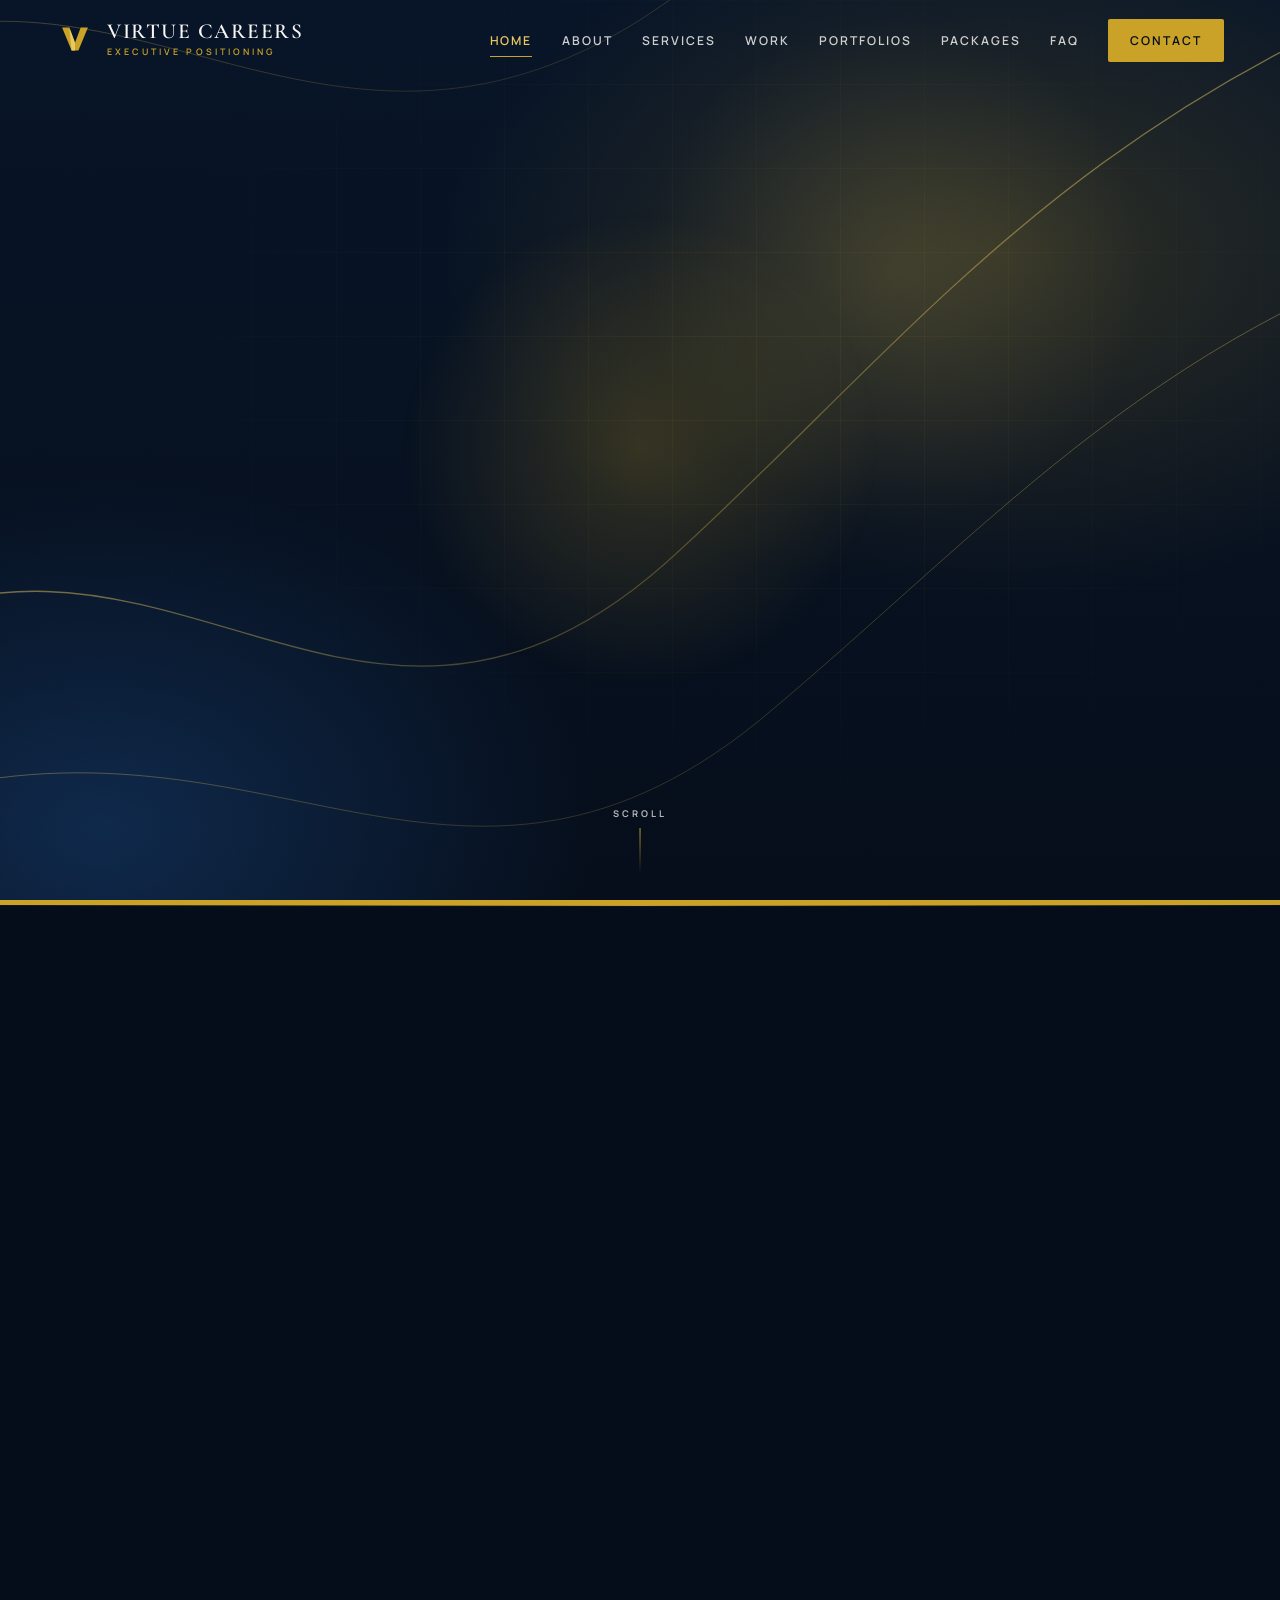
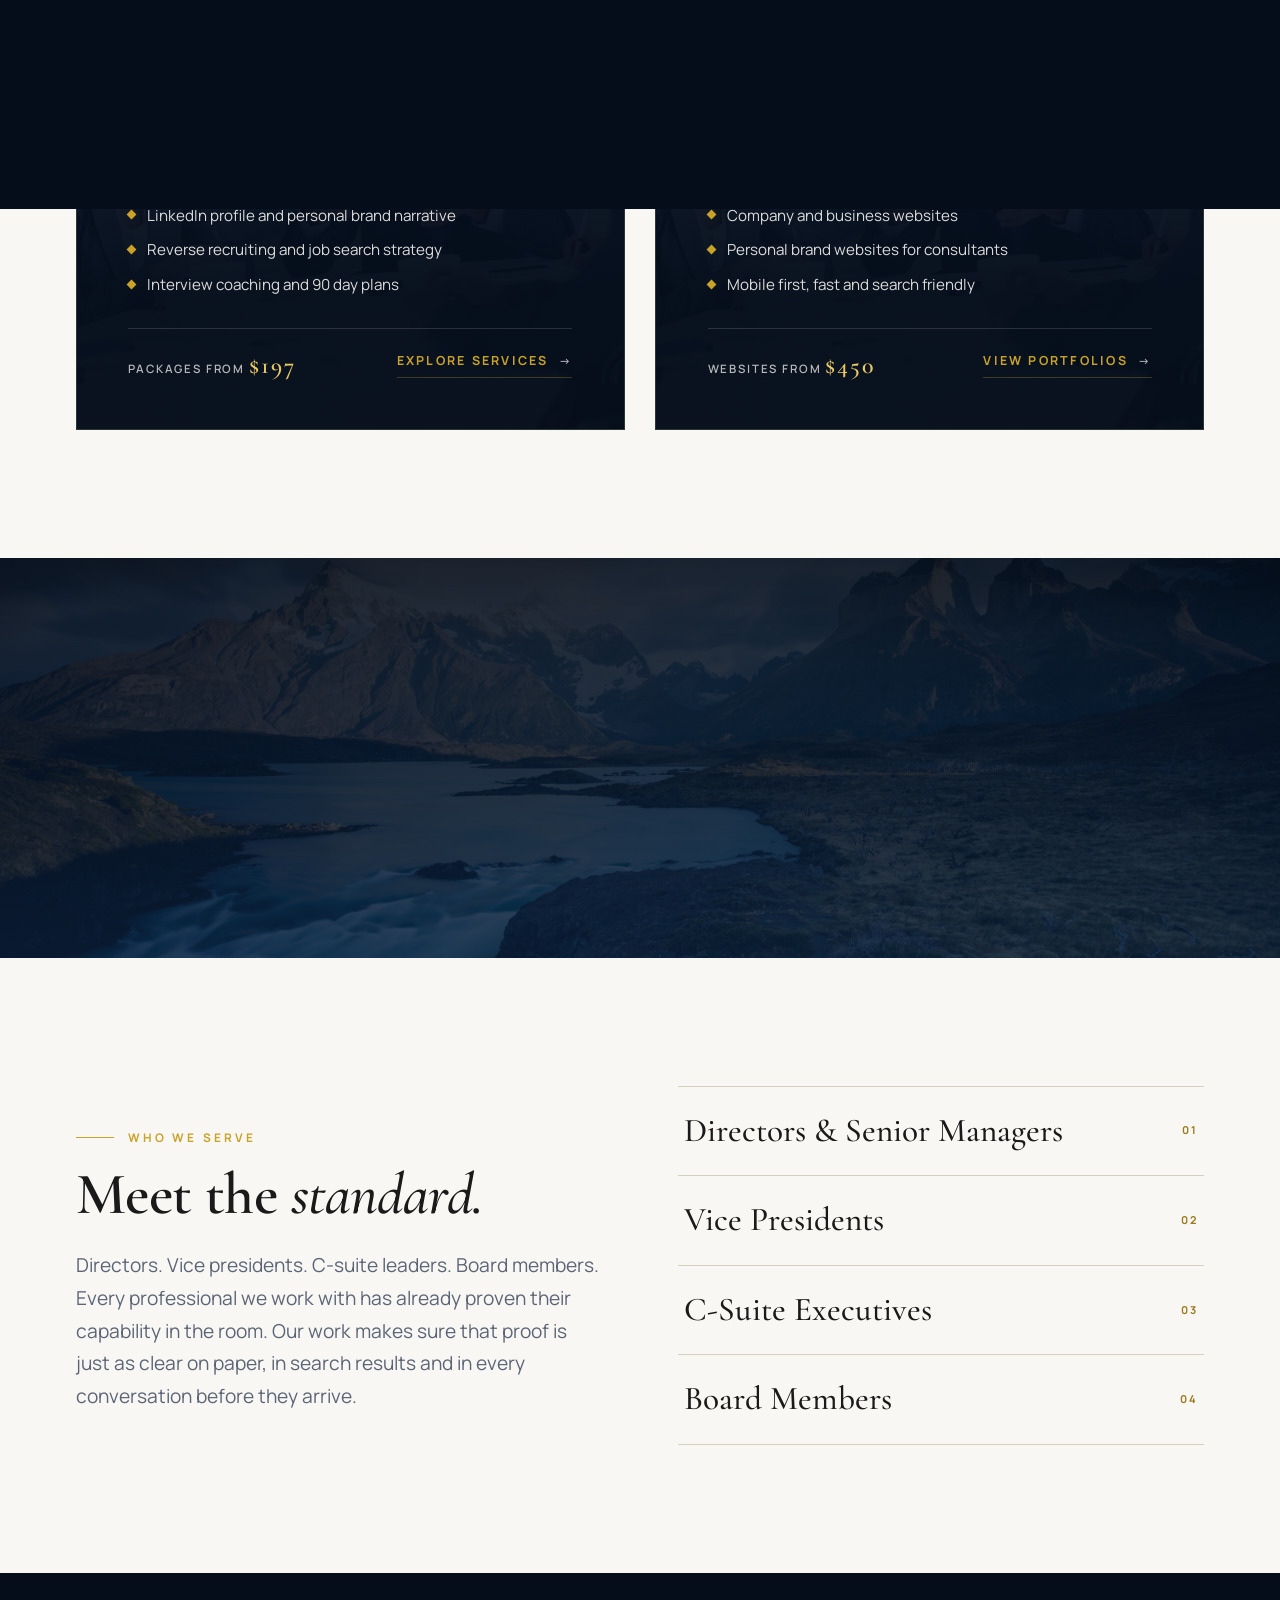
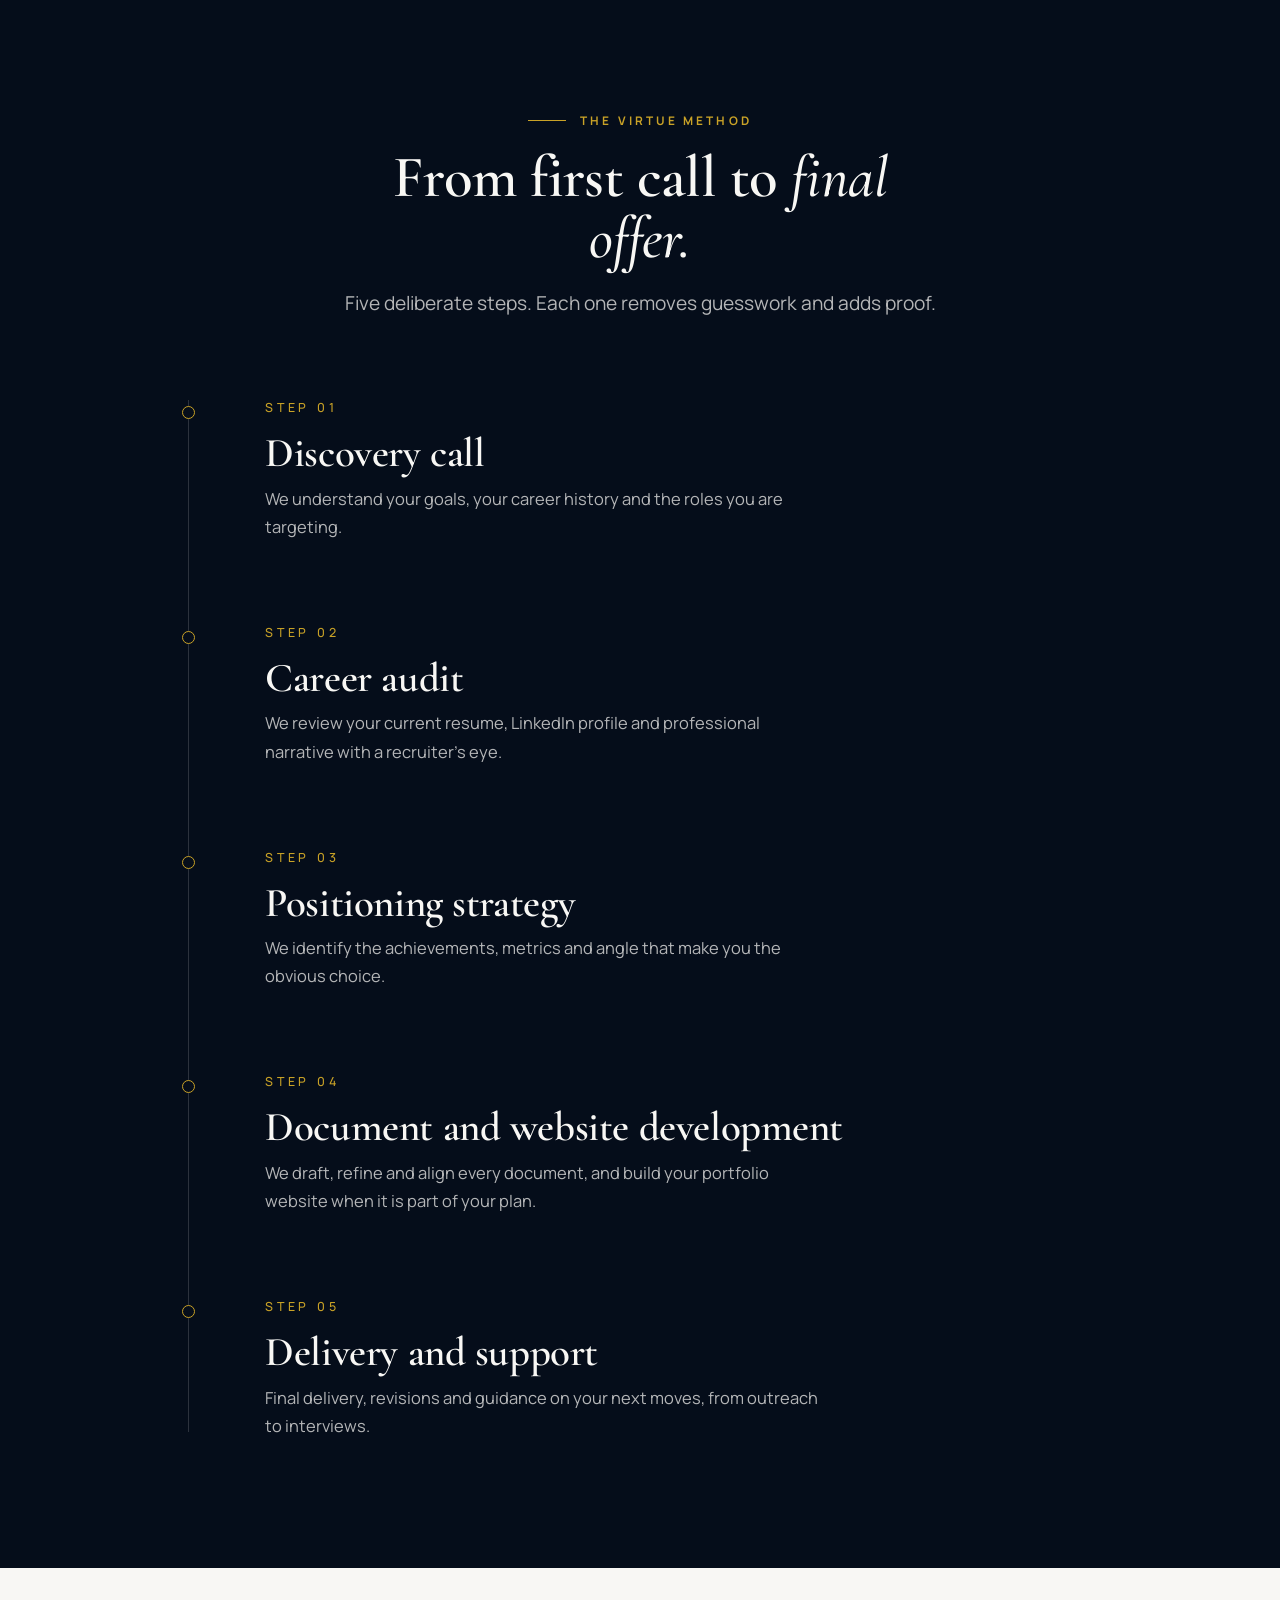
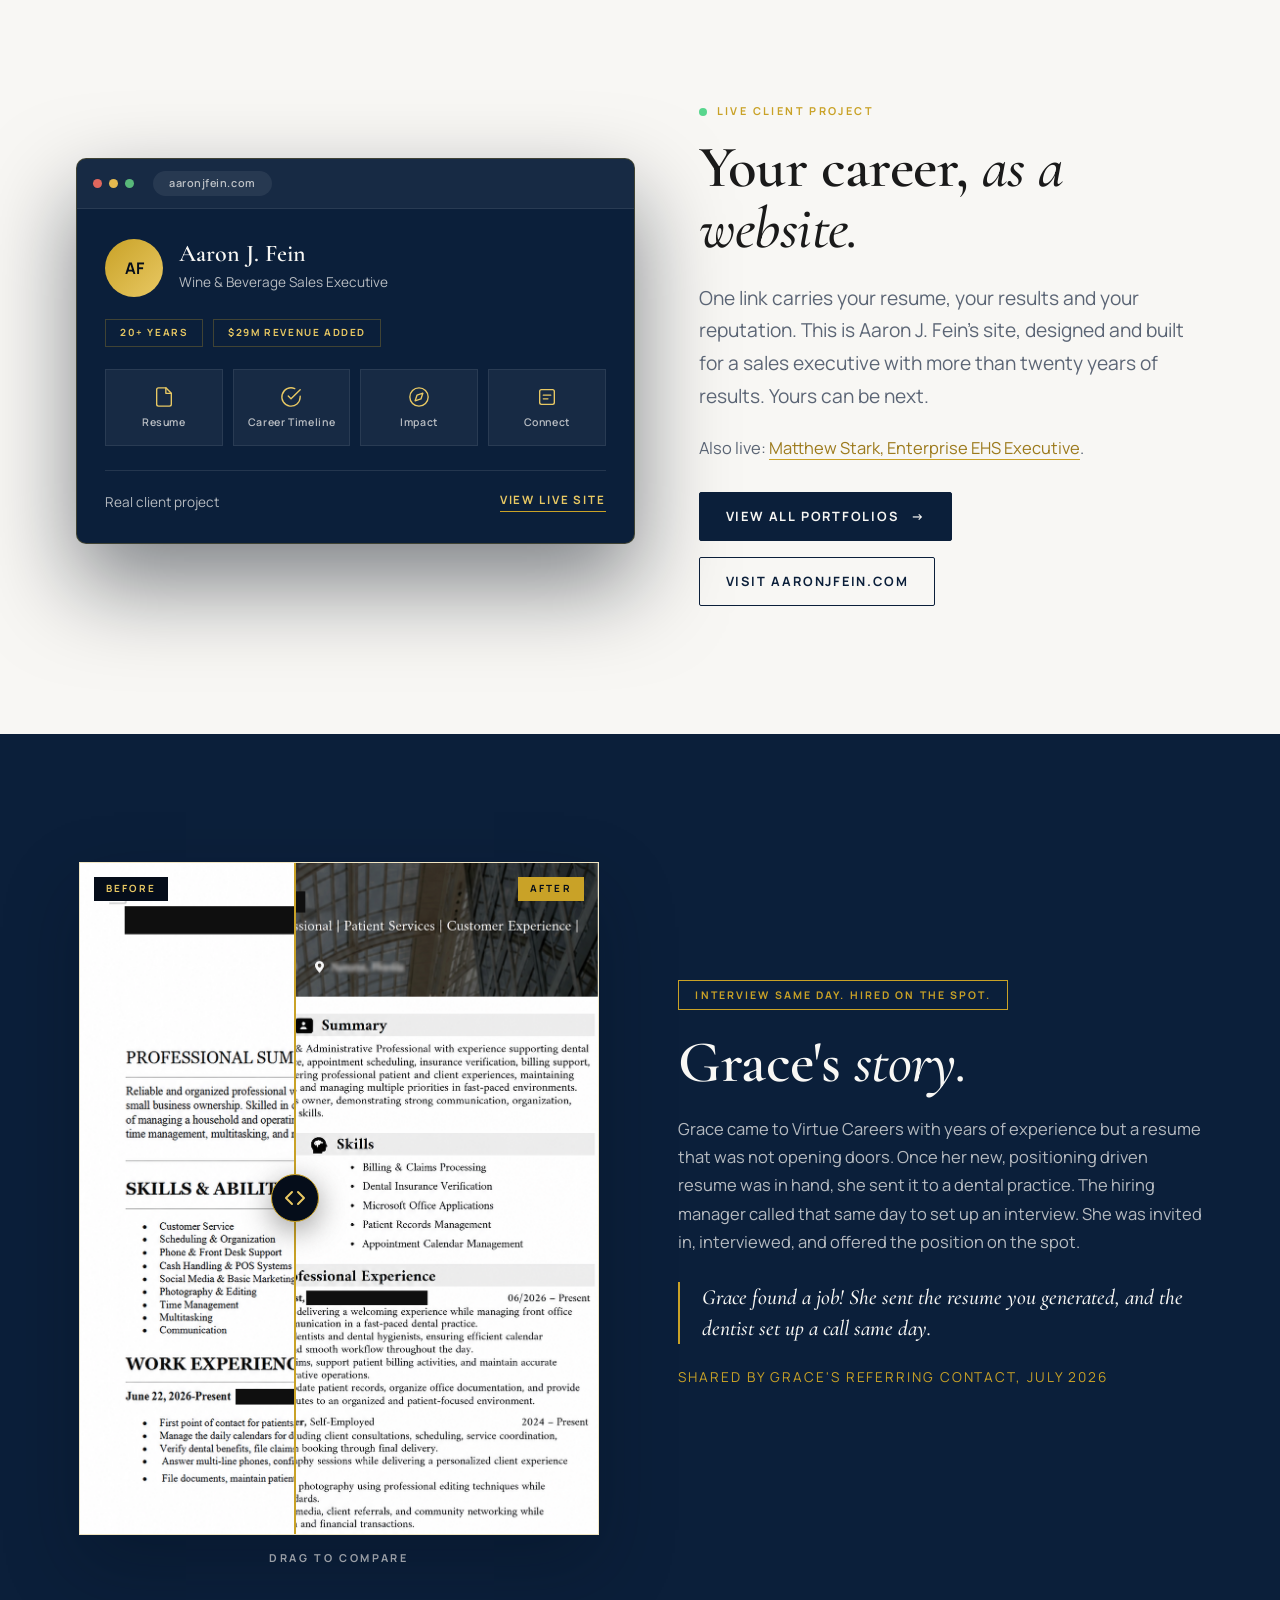
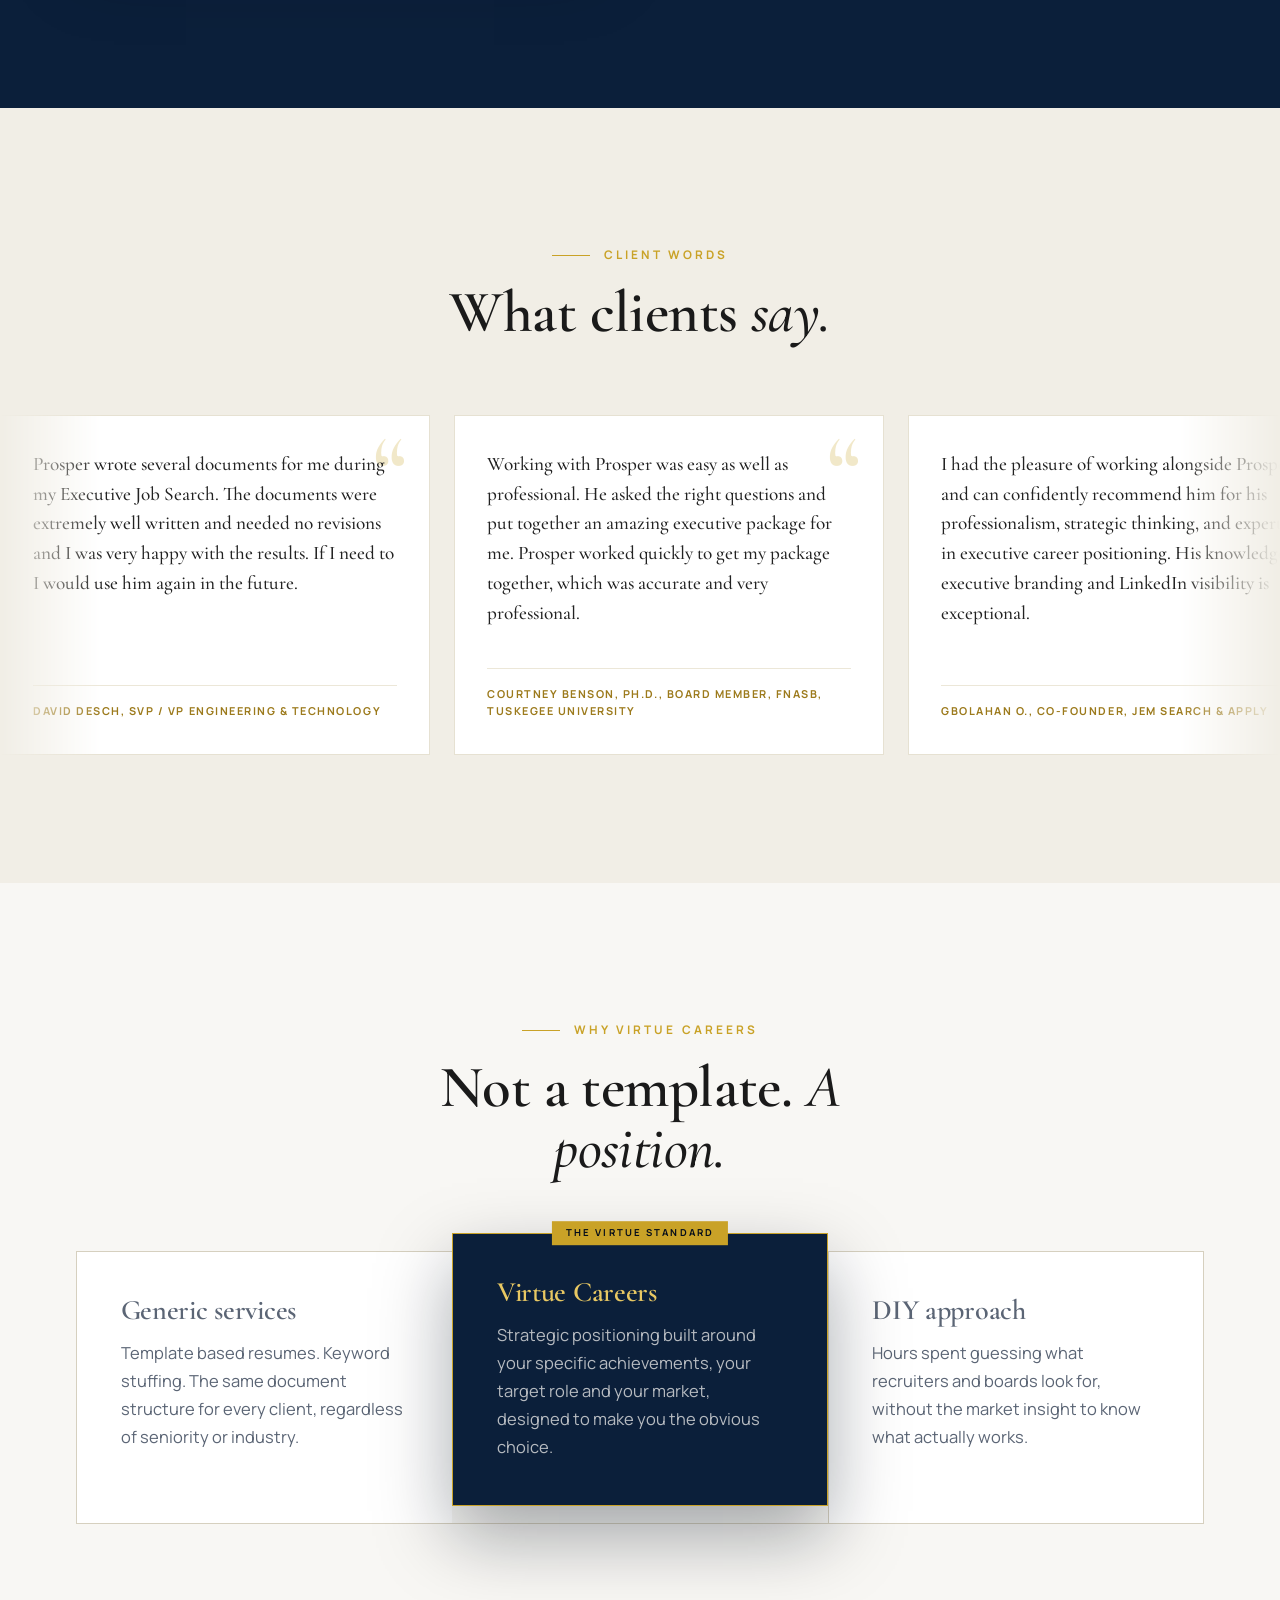
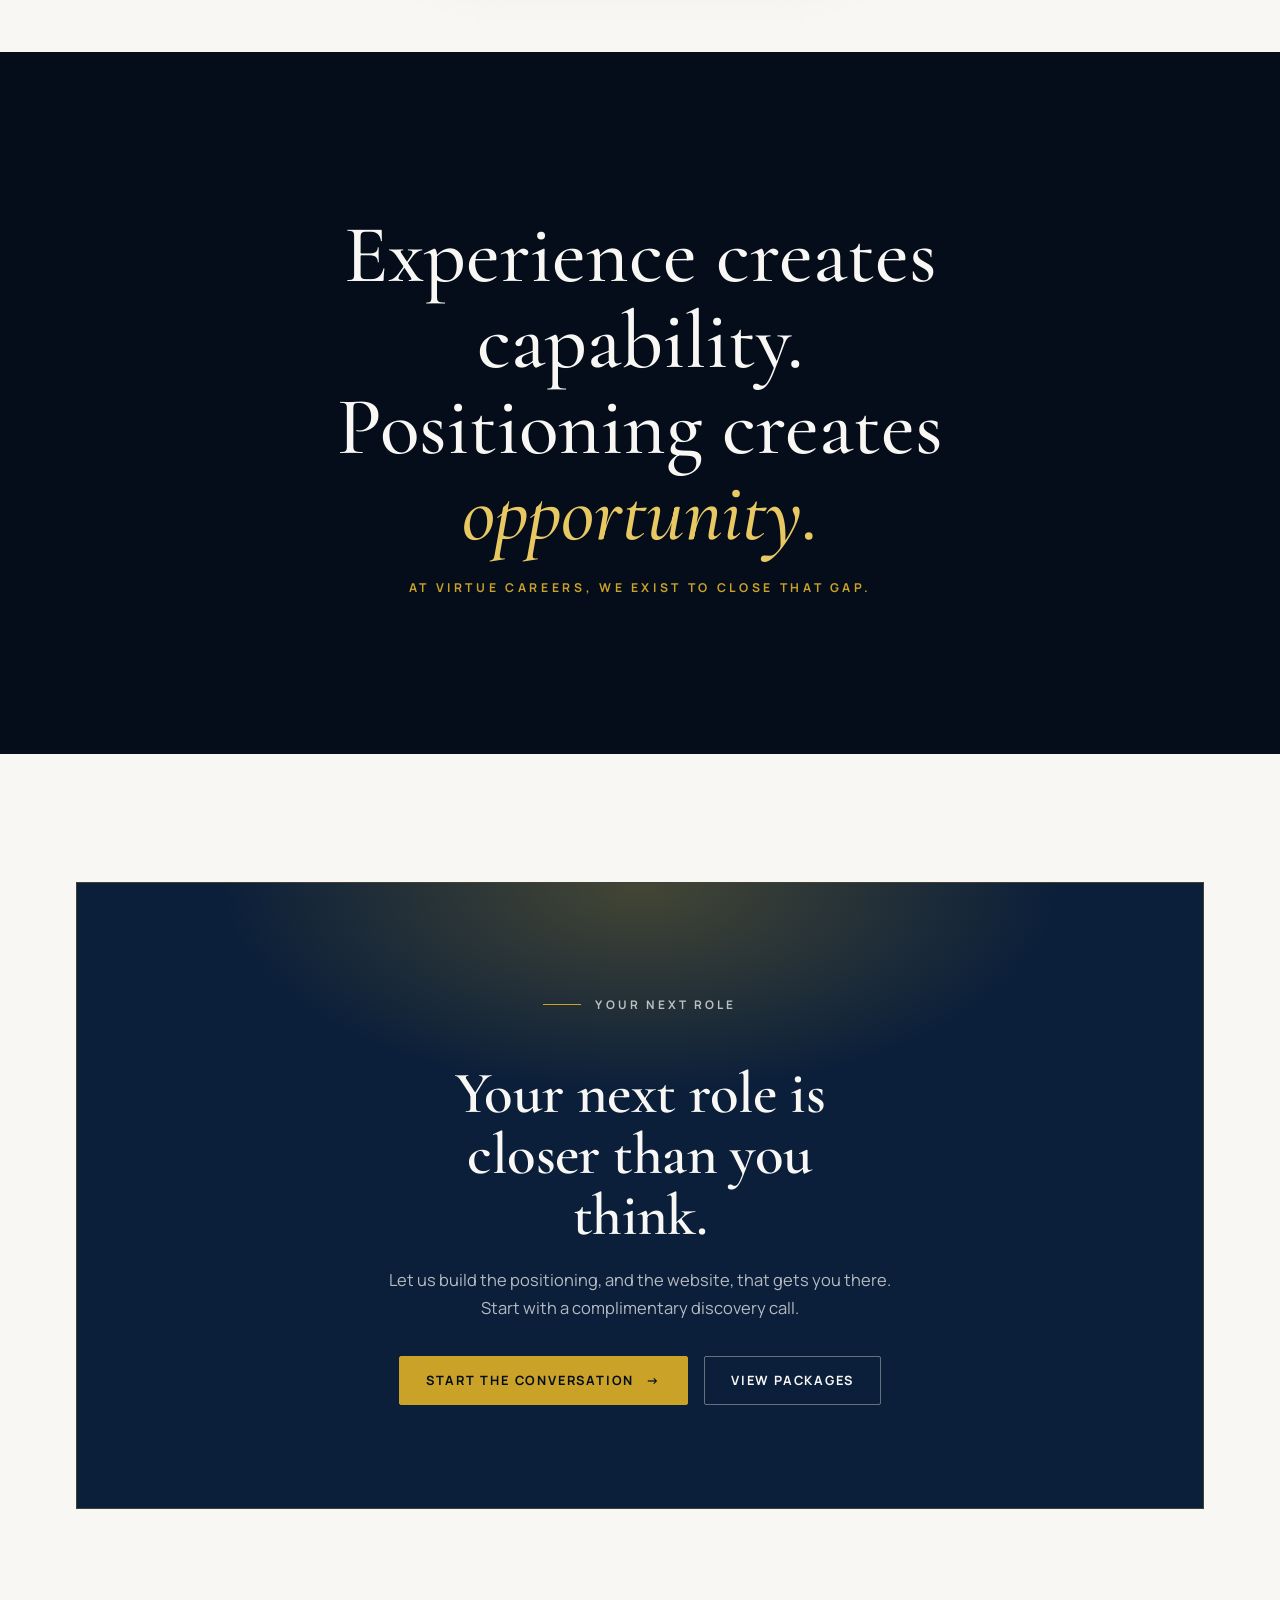
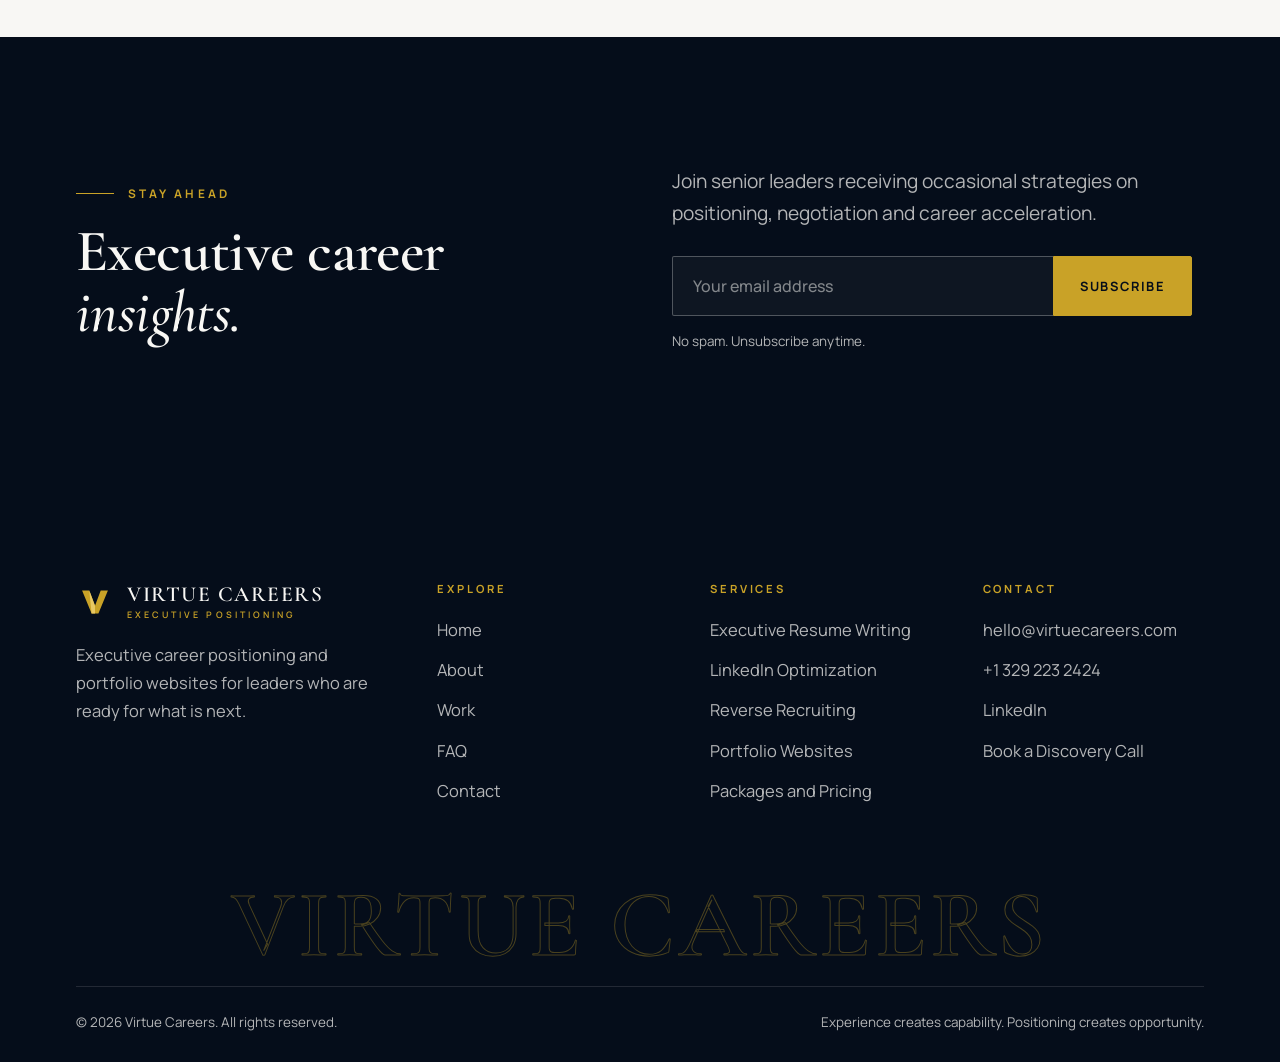
==== commit 318a84d9: "New founder photo, add Matthew Stark portfolio, company LinkedIn" ====
--- a/index.html
+++ b/index.html
@@ -34,7 +34,7 @@
 <script>document.documentElement.classList.add('js');try{if(sessionStorage.getItem('vc_nav')){document.documentElement.classList.add('nav-in');sessionStorage.removeItem('vc_nav');setTimeout(function(){document.documentElement.classList.remove('nav-in')},2500)}}catch(e){}</script>
 <link rel="stylesheet" href="style.css">
 
-<script type="application/ld+json">{"@context":"https://schema.org","@type":"Person","name":"Prosper Olaoluwa","alternateName":"Olaoluwa Prosper","url":"https://virtuecareers.com/","image":"https://virtuecareers.com/images/headshot.png","jobTitle":"Executive Career Strategist & Executive Recruiter","description":"Executive Career Strategist, Executive Resume Writer, and Reverse Recruiter helping senior professionals, directors, VPs, and executives get positioned, promoted, and hired in the U.S. market through executive resume writing, LinkedIn profile optimization, executive branding, and strategic job search support. Experience creates capability. Positioning creates opportunity.","email":"mailto:prosperferan2@gmail.com","telephone":"+2349064892509","address":{"@type":"PostalAddress","addressLocality":"Ilorin","addressCountry":"NG"},"worksFor":[{"@type":"Organization","name":"JAY Search Partners","url":"https://jaysearchpartners.com/"},{"@type":"Organization","name":"Virtue Careers","url":"https://virtuecareers.com/"}],"sameAs":["https://www.linkedin.com/in/prosper-olaoluwa/","https://www.instagram.com/olaoluwaprosperoluwaferanmi/","https://www.facebook.com/share/1Jieq9simh/","https://x.com/OlaoluwaPr99350"]}</script><script type="application/ld+json">{"@context":"https://schema.org","@graph":[{"@type":"WebSite","@id":"https://virtuecareers.com/#website","url":"https://virtuecareers.com/","name":"Virtue Careers","alternateName":["Virtue Careers Executive Career Positioning","VirtueCareers"],"description":"Executive resume writing, LinkedIn optimization, reverse recruiting and portfolio websites for senior professionals.","publisher":{"@id":"https://virtuecareers.com/#org"},"inLanguage":"en"},{"@type":["Organization","ProfessionalService"],"@id":"https://virtuecareers.com/#org","name":"Virtue Careers","url":"https://virtuecareers.com/","logo":{"@type":"ImageObject","url":"https://virtuecareers.com/images/icon-512.png","width":512,"height":512},"image":"https://virtuecareers.com/images/og-image.png","description":"Executive career positioning firm offering executive resume writing, LinkedIn profile optimization, reverse recruiting, interview coaching and portfolio website design for directors, VPs, C-suite leaders and board members.","email":"hello@virtuecareers.com","telephone":"+1-329-223-2424","founder":{"@type":"Person","name":"Prosper Olaoluwa","url":"https://virtuecareers.com/about.html"},"areaServed":"Worldwide","slogan":"Experience creates capability. Positioning creates opportunity.","sameAs":["https://www.linkedin.com/in/prosper-olaoluwa-4b25553a7/"],"contactPoint":{"@type":"ContactPoint","contactType":"customer service","email":"hello@virtuecareers.com","telephone":"+1-329-223-2424","availableLanguage":"English"},"hasOfferCatalog":{"@type":"OfferCatalog","name":"Virtue Careers Services","itemListElement":[{"@type":"Offer","itemOffered":{"@type":"Service","name":"Executive Resume Writing"}},{"@type":"Offer","itemOffered":{"@type":"Service","name":"LinkedIn Profile Optimization"}},{"@type":"Offer","itemOffered":{"@type":"Service","name":"Reverse Recruiting and Job Search Strategy"}},{"@type":"Offer","itemOffered":{"@type":"Service","name":"Executive Interview Coaching"}},{"@type":"Offer","itemOffered":{"@type":"Service","name":"Executive Portfolio Website Design"}}]}}]}</script>
+<script type="application/ld+json">{"@context":"https://schema.org","@type":"Person","name":"Prosper Olaoluwa","alternateName":"Olaoluwa Prosper","url":"https://virtuecareers.com/","image":"https://virtuecareers.com/images/headshot.jpg","jobTitle":"Executive Career Strategist & Executive Recruiter","description":"Executive Career Strategist, Executive Resume Writer, and Reverse Recruiter helping senior professionals, directors, VPs, and executives get positioned, promoted, and hired in the U.S. market through executive resume writing, LinkedIn profile optimization, executive branding, and strategic job search support. Experience creates capability. Positioning creates opportunity.","email":"mailto:prosperferan2@gmail.com","telephone":"+2349064892509","address":{"@type":"PostalAddress","addressLocality":"Ilorin","addressCountry":"NG"},"worksFor":[{"@type":"Organization","name":"JAY Search Partners","url":"https://jaysearchpartners.com/"},{"@type":"Organization","name":"Virtue Careers","url":"https://virtuecareers.com/"}],"sameAs":["https://www.linkedin.com/in/prosper-olaoluwa/","https://www.instagram.com/olaoluwaprosperoluwaferanmi/","https://www.facebook.com/share/1Jieq9simh/","https://x.com/OlaoluwaPr99350"]}</script><script type="application/ld+json">{"@context":"https://schema.org","@graph":[{"@type":"WebSite","@id":"https://virtuecareers.com/#website","url":"https://virtuecareers.com/","name":"Virtue Careers","alternateName":["Virtue Careers Executive Career Positioning","VirtueCareers"],"description":"Executive resume writing, LinkedIn optimization, reverse recruiting and portfolio websites for senior professionals.","publisher":{"@id":"https://virtuecareers.com/#org"},"inLanguage":"en"},{"@type":["Organization","ProfessionalService"],"@id":"https://virtuecareers.com/#org","name":"Virtue Careers","url":"https://virtuecareers.com/","logo":{"@type":"ImageObject","url":"https://virtuecareers.com/images/icon-512.png","width":512,"height":512},"image":"https://virtuecareers.com/images/og-image.png","description":"Executive career positioning firm offering executive resume writing, LinkedIn profile optimization, reverse recruiting, interview coaching and portfolio website design for directors, VPs, C-suite leaders and board members.","email":"hello@virtuecareers.com","telephone":"+1-329-223-2424","founder":{"@type":"Person","name":"Prosper Olaoluwa","url":"https://virtuecareers.com/about.html"},"areaServed":"Worldwide","slogan":"Experience creates capability. Positioning creates opportunity.","sameAs":["https://www.linkedin.com/company/virtue-careers/"],"contactPoint":{"@type":"ContactPoint","contactType":"customer service","email":"hello@virtuecareers.com","telephone":"+1-329-223-2424","availableLanguage":"English"},"hasOfferCatalog":{"@type":"OfferCatalog","name":"Virtue Careers Services","itemListElement":[{"@type":"Offer","itemOffered":{"@type":"Service","name":"Executive Resume Writing"}},{"@type":"Offer","itemOffered":{"@type":"Service","name":"LinkedIn Profile Optimization"}},{"@type":"Offer","itemOffered":{"@type":"Service","name":"Reverse Recruiting and Job Search Strategy"}},{"@type":"Offer","itemOffered":{"@type":"Service","name":"Executive Interview Coaching"}},{"@type":"Offer","itemOffered":{"@type":"Service","name":"Executive Portfolio Website Design"}}]}}]}</script>
 </head>
 <body class="loading">
 <div id="progress" aria-hidden="true"></div>
@@ -208,6 +208,7 @@
         <p class="live reveal"><i></i>Live client project</p>
         <h2 class="reveal" style="margin-bottom:22px">Your career, <em>as a website.</em></h2>
         <p class="lead reveal" style="margin-bottom:30px">One link carries your resume, your results and your reputation. This is Aaron J. Fein's site, designed and built for a sales executive with more than twenty years of results. Yours can be next.</p>
+        <p class="reveal" style="margin:-8px 0 30px;color:var(--muted)">Also live: <a href="https://matthewstarkcusp.com/" target="_blank" rel="noopener" style="color:var(--gold-lo);border-bottom:1px solid var(--gold)">Matthew Stark, Enterprise EHS Executive</a>.</p>
         <div class="reveal" style="display:flex;gap:16px;flex-wrap:wrap"><a class="btn btn-ink" href="portfolios.html">View all portfolios <span class="arr">&rarr;</span></a><a class="btn btn-line" href="https://aaronjfein.com/" target="_blank" rel="noopener">Visit aaronjfein.com</a></div>
       </div>
     </div>
@@ -305,7 +306,7 @@
       <div><h4>Services</h4><ul>
         <li><a href="services.html">Executive Resume Writing</a></li><li><a href="services.html">LinkedIn Optimization</a></li><li><a href="services.html">Reverse Recruiting</a></li><li><a href="portfolios.html">Portfolio Websites</a></li><li><a href="pricing.html">Packages and Pricing</a></li></ul></div>
       <div><h4>Contact</h4><ul>
-        <li><a href="mailto:hello@virtuecareers.com">hello@virtuecareers.com</a></li><li><a href="tel:+13292232424">+1 329 223 2424</a></li><li><a href="https://www.linkedin.com/in/prosper-olaoluwa-4b25553a7/" target="_blank" rel="noopener">LinkedIn</a></li><li><a href="https://calendly.com/info-virtuecareers/30min" target="_blank" rel="noopener">Book a Discovery Call</a></li></ul></div>
+        <li><a href="mailto:hello@virtuecareers.com">hello@virtuecareers.com</a></li><li><a href="tel:+13292232424">+1 329 223 2424</a></li><li><a href="https://www.linkedin.com/company/virtue-careers/" target="_blank" rel="noopener">LinkedIn</a></li><li><a href="https://calendly.com/info-virtuecareers/30min" target="_blank" rel="noopener">Book a Discovery Call</a></li></ul></div>
     </div>
     <div class="foot-word" aria-hidden="true">Virtue Careers</div>
     <div class="foot-bottom"><span>&copy; 2026 Virtue Careers. All rights reserved.</span><span>Experience creates capability. Positioning creates opportunity.</span></div>
--- a/style.css
+++ b/style.css
@@ -572,3 +572,6 @@
 @media (max-width:1100px){.hero-grid{grid-template-columns:1fr}}
 html,body{overflow-x:clip}
 main>section,main>div{overflow-x:clip}
+.portrait::before{display:none}
+.portrait .frame{box-shadow:16px 16px 0 -1px var(--ivory),16px 16px 0 0 var(--gold)}
+.portrait figcaption{margin-top:40px}
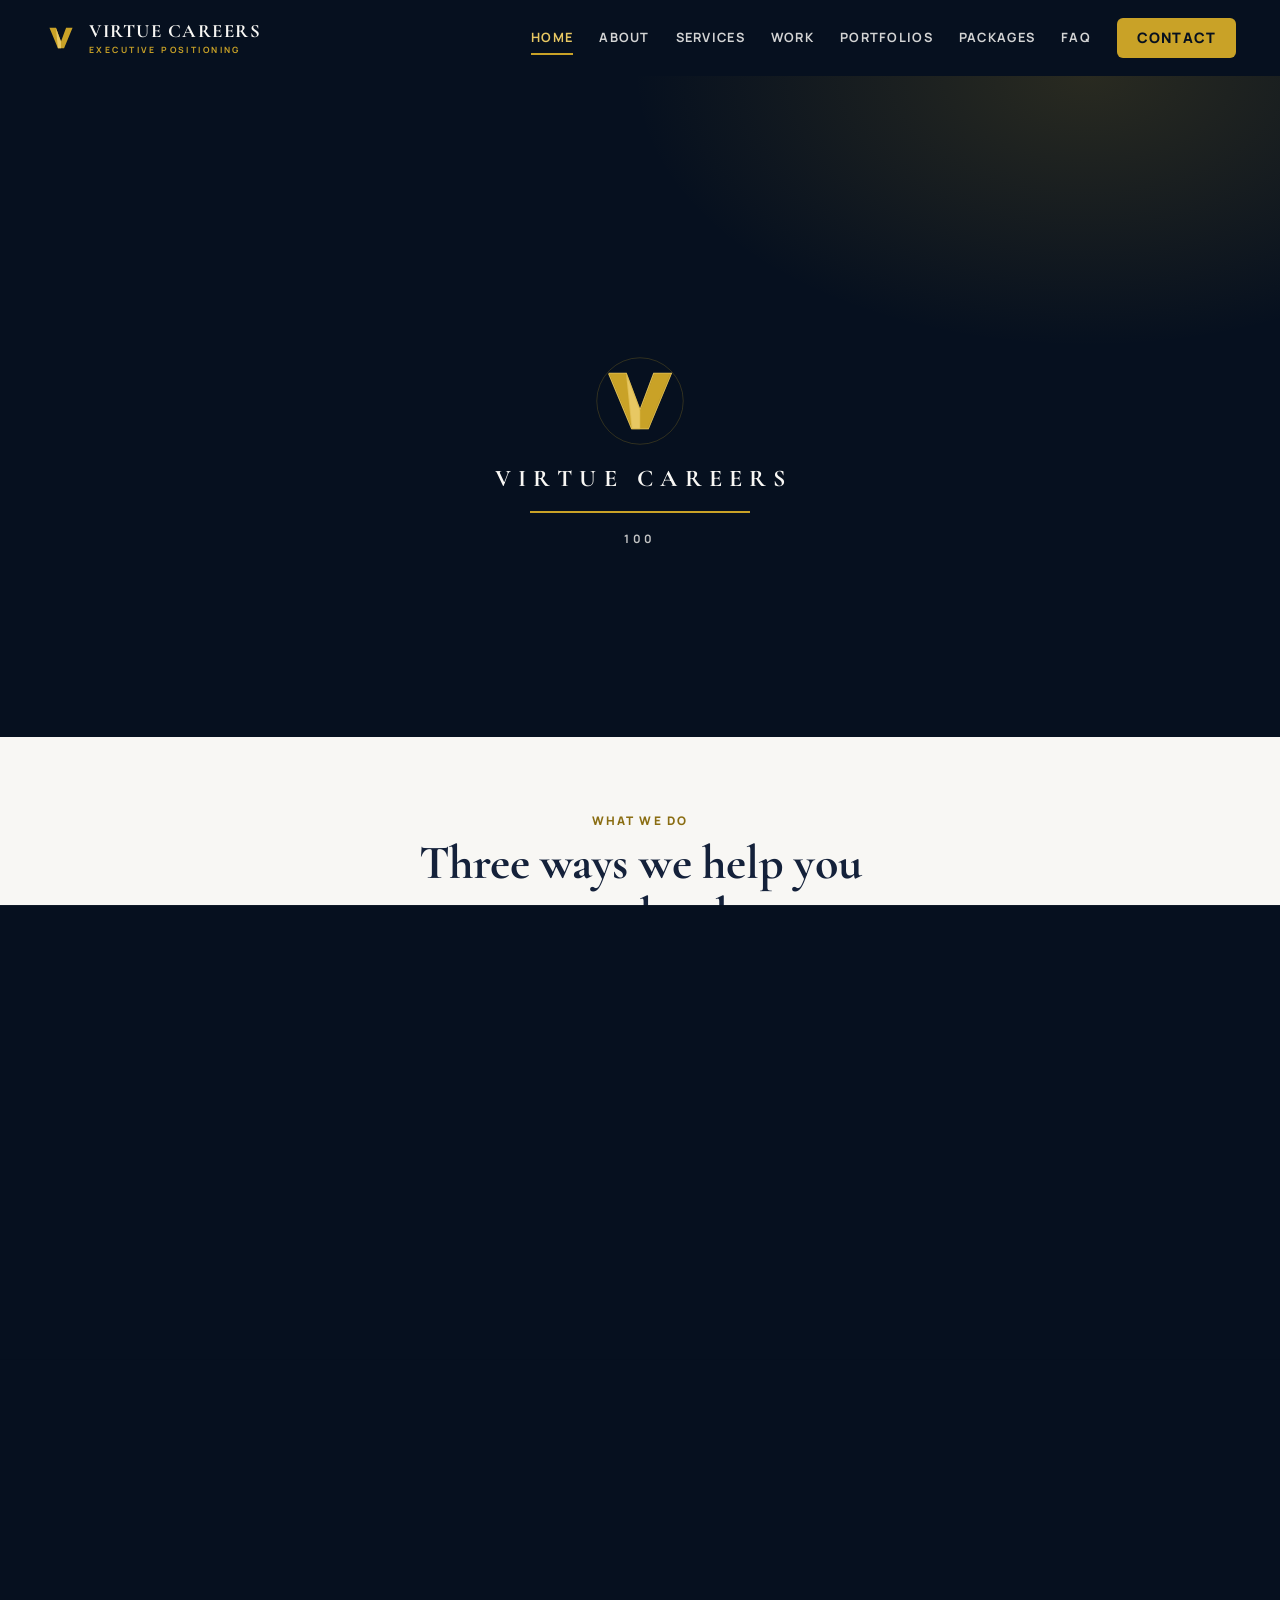
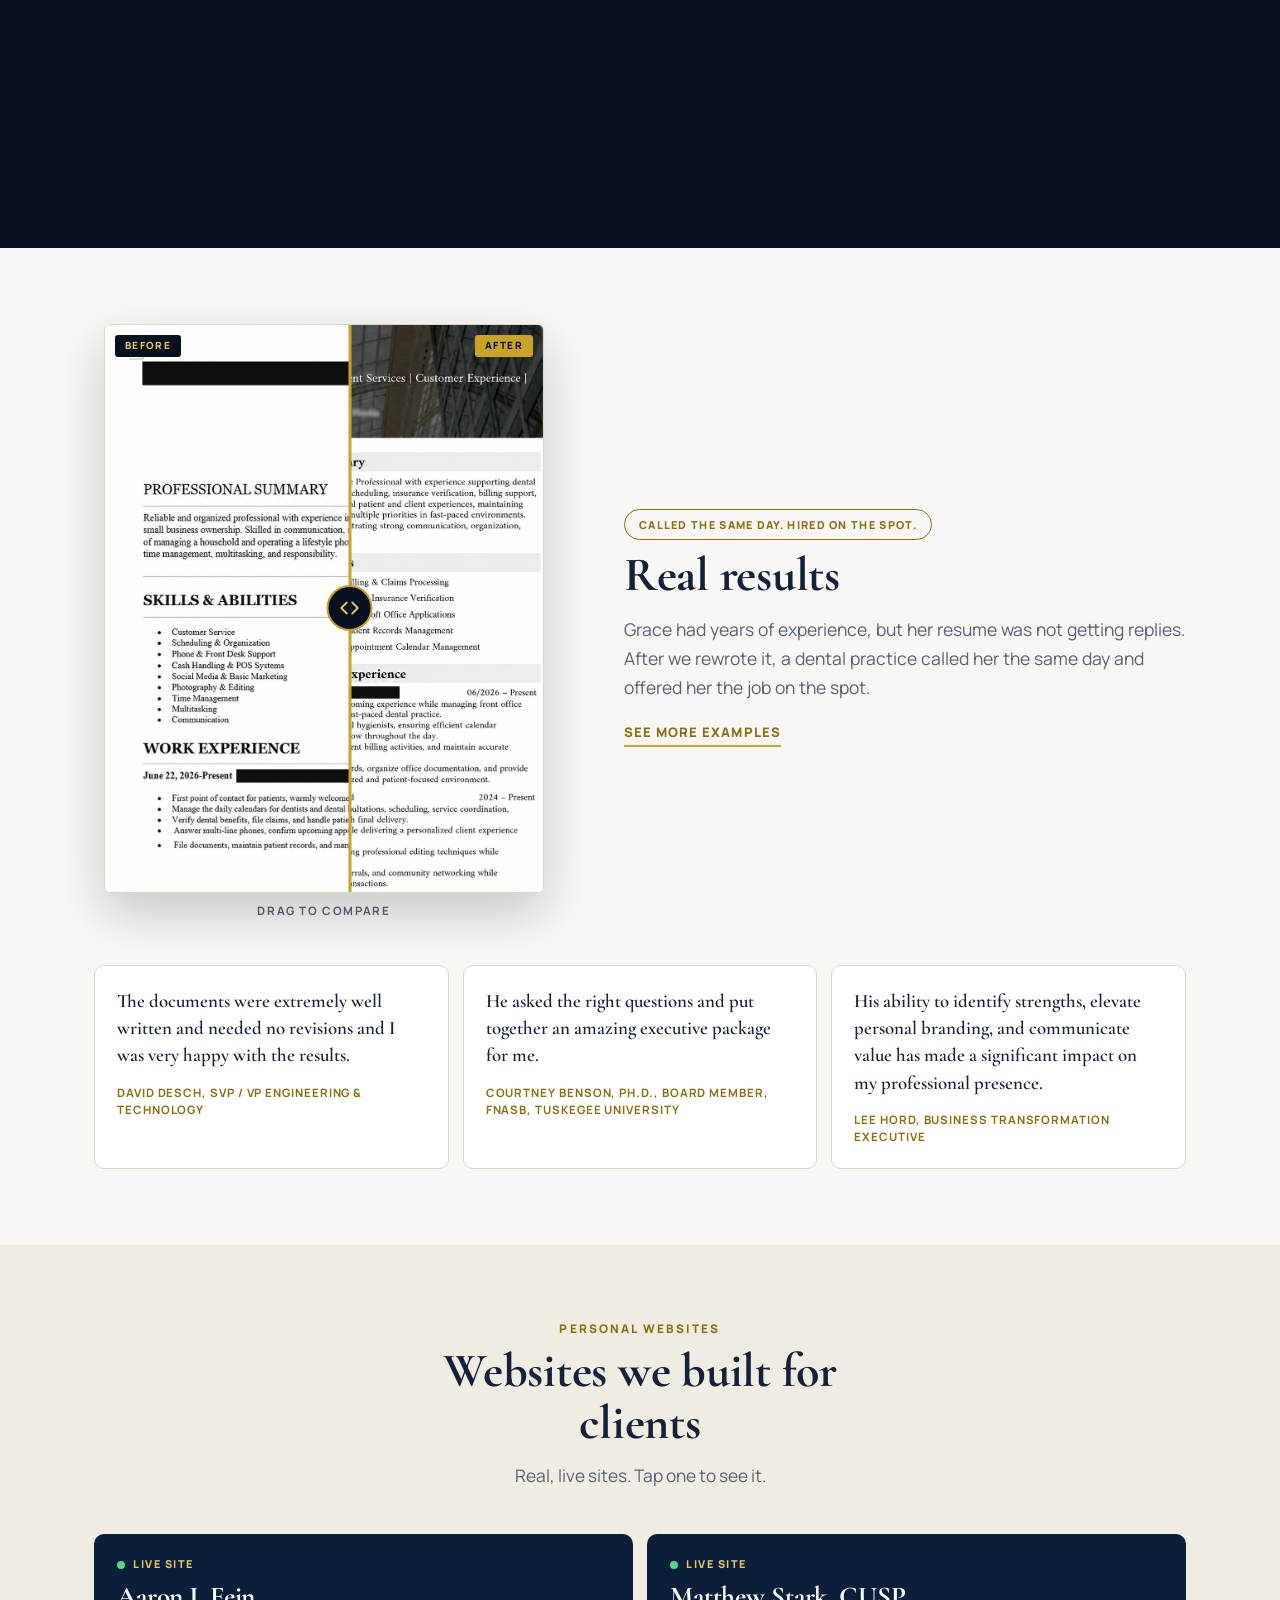
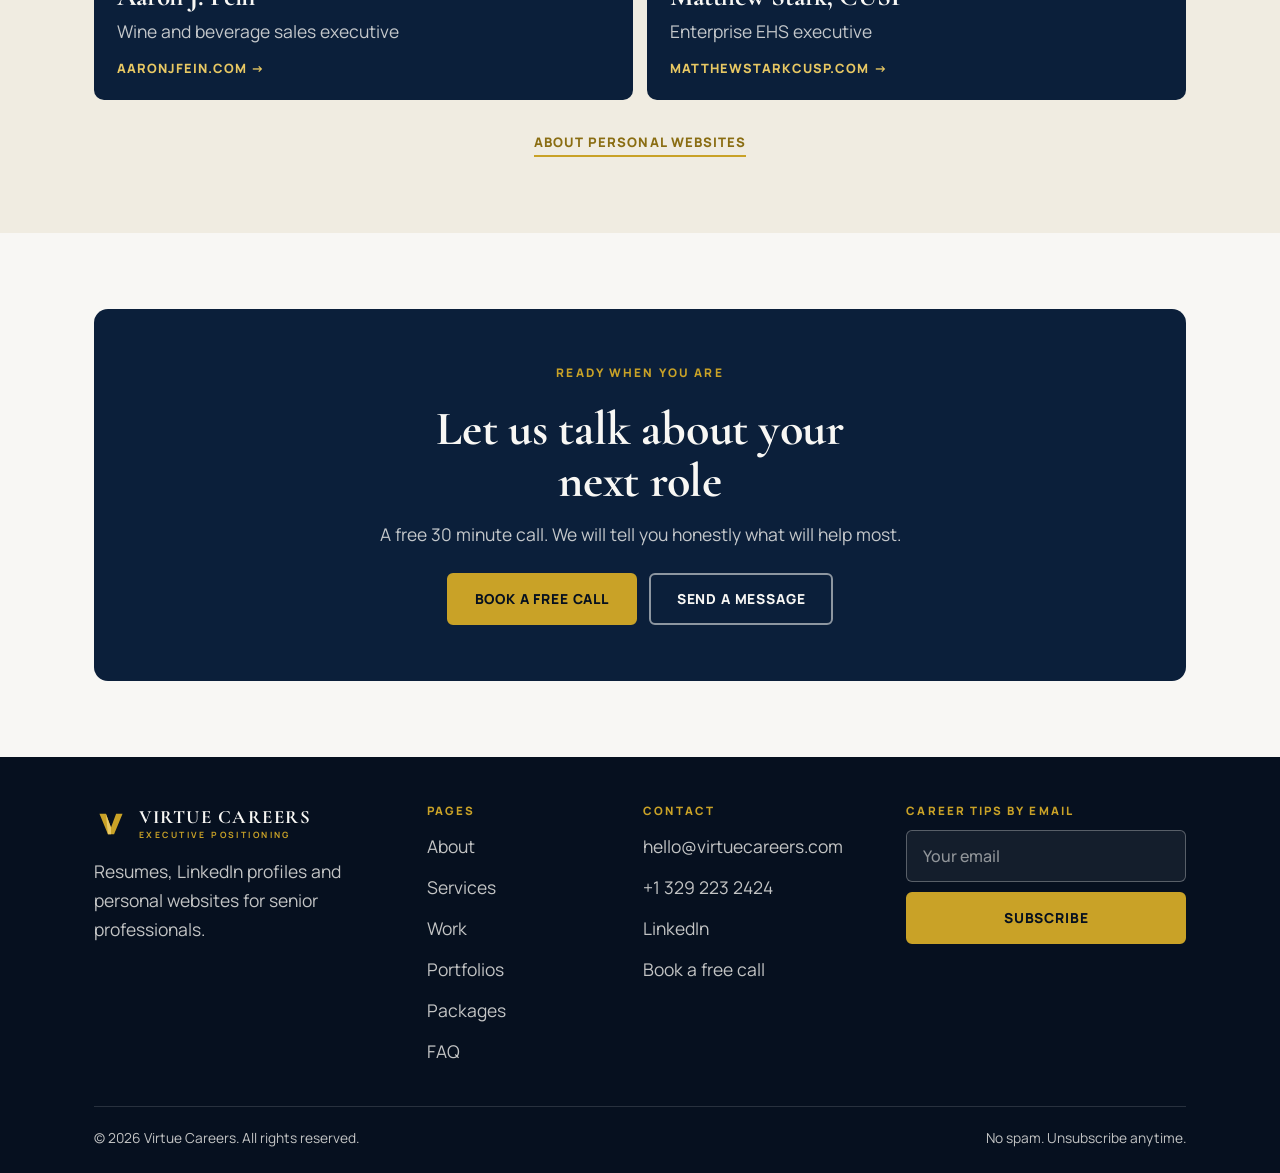
==== commit e71461d2: "New landing page, real resume, simpler design" ====
--- a/index.html
+++ b/index.html
@@ -4,7 +4,7 @@
 <meta charset="UTF-8">
 <meta name="viewport" content="width=device-width, initial-scale=1">
 <title>Virtue Careers | Executive Resume Writer & Career Positioning</title>
-<meta name="description" content="Virtue Careers helps directors, VPs and C-suite leaders get hired and promoted with executive resume writing, LinkedIn optimization, reverse recruiting and portfolio websites.">
+<meta name="description" content="Virtue Careers writes executive resumes and LinkedIn profiles, builds personal websites and coaches senior professionals for interviews. Book a free call.">
 <link rel="canonical" href="https://virtuecareers.com/">
 <meta name="robots" content="index, follow, max-image-preview:large, max-snippet:-1">
 <meta name="theme-color" content="#050D1A">
@@ -18,15 +18,15 @@
 <link rel="manifest" href="/site.webmanifest">
 <meta property="og:site_name" content="Virtue Careers">
 <meta property="og:type" content="website">
-<meta property="og:title" content="Virtue Careers | Executive Career Positioning and Portfolio Websites">
-<meta property="og:description" content="Virtue Careers helps directors, VPs and C-suite leaders get hired and promoted with executive resume writing, LinkedIn optimization, reverse recruiting and portfolio websites.">
+<meta property="og:title" content="Virtue Careers | Executive Resumes, LinkedIn and Personal Websites">
+<meta property="og:description" content="Virtue Careers writes executive resumes and LinkedIn profiles, builds personal websites and coaches senior professionals for interviews. Book a free call.">
 <meta property="og:url" content="https://virtuecareers.com/">
 <meta property="og:image" content="https://virtuecareers.com/images/og-image.png">
 <meta property="og:image:width" content="1200">
 <meta property="og:image:height" content="630">
 <meta name="twitter:card" content="summary_large_image">
-<meta name="twitter:title" content="Virtue Careers | Executive Career Positioning and Portfolio Websites">
-<meta name="twitter:description" content="Virtue Careers helps directors, VPs and C-suite leaders get hired and promoted with executive resume writing, LinkedIn optimization, reverse recruiting and portfolio websites.">
+<meta name="twitter:title" content="Virtue Careers | Executive Resumes, LinkedIn and Personal Websites">
+<meta name="twitter:description" content="Virtue Careers writes executive resumes and LinkedIn profiles, builds personal websites and coaches senior professionals for interviews. Book a free call.">
 <meta name="twitter:image" content="https://virtuecareers.com/images/og-image.png">
 <link rel="preconnect" href="https://fonts.googleapis.com">
 <link rel="preconnect" href="https://fonts.gstatic.com" crossorigin>
@@ -59,239 +59,105 @@
 </header>
 <main>
 
-<section id="hero">
-  <div class="hero-bg">
-    <div class="grid"></div><div class="spot"></div>
-    <svg class="ribbons" viewBox="0 0 1600 900" preserveAspectRatio="none" aria-hidden="true">
-      <defs><linearGradient id="rg" x1="0" y1="0" x2="1" y2="1"><stop offset="0" stop-color="#C9A227" stop-opacity="0"/><stop offset=".5" stop-color="#E8C863" stop-opacity=".95"/><stop offset="1" stop-color="#C9A227" stop-opacity="0"/></linearGradient></defs>
-      <path class="ribbon" d="M-200,650 C200,450 450,850 850,550 C1150,330 1350,100 1900,-50" stroke="url(#rg)"/>
-      <path class="ribbon r2" d="M-200,820 C300,660 550,980 950,720 C1250,520 1450,320 1900,220" stroke="url(#rg)"/>
-      <path class="ribbon r3" d="M-200,60 C150,-80 400,220 800,20 C1100,-140 1300,-280 1900,-350" stroke="url(#rg)"/>
-    </svg>
-    <svg class="grain" aria-hidden="true"><filter id="gf"><feTurbulence type="fractalNoise" baseFrequency=".9" numOctaves="2" stitchTiles="stitch"/><feColorMatrix type="saturate" values="0"/></filter><rect width="100%" height="100%" filter="url(#gf)"/></svg>
-  </div>
-  <div class="wrap">
-    <div class="hero-grid">
-      <div class="hero-copy">
-        <p class="eyebrow fade-in d1">Executive Career Positioning &amp; Portfolio Websites</p>
-        <h1><span class="ln"><span>Your career story,</span></span><span class="ln"><span>strategically <em>told.</em></span></span></h1>
-        <p class="hero-sub fade-in d2">We position executives, directors and board leaders with strategic resumes, LinkedIn profiles and personal websites, built around real achievements and never around templates.</p>
-        <div class="hero-cta fade-in d3">
-          <a class="btn" href="https://calendly.com/info-virtuecareers/30min" target="_blank" rel="noopener">Book a Discovery Call <span class="arr">&rarr;</span></a>
-          <a class="btn btn-ghost" href="portfolios.html">See Portfolio Websites</a>
-        </div>
-        <div class="hero-proof fade-in d4">
-          <div><b data-count="500" data-suffix="+">500+</b><span>Executives helped</span></div>
-          <div><b data-count="6" data-suffix="+">6+</b><span>Years of practice</span></div>
-          <div><b data-count="5">5</b><span>Continents served</span></div>
-          <div><b data-count="92" data-suffix="%">92%</b><span>Client satisfaction</span></div>
-        </div>
+<section class="hero" id="hero">
+  <div class="wrap hero-grid">
+    <div class="hero-copy">
+      <p class="eyebrow fade-in d1">Executive resumes and personal websites</p>
+      <h1 class="fade-in d2">We help senior professionals <em>get hired.</em></h1>
+      <p class="hero-sub fade-in d3">Virtue Careers writes your resume and LinkedIn profile, builds your personal website and prepares you for interviews, so employers see your value fast.</p>
+      <div class="hero-cta fade-in d3">
+        <a class="btn" href="https://calendly.com/info-virtuecareers/30min" target="_blank" rel="noopener">Book a free call</a>
+        <a class="btn btn-ghost" href="pricing.html">See prices</a>
       </div>
-      <div class="stage fade-in d3" aria-hidden="true">
-        <div class="card-doc">
-          <div class="dh"><span>EXECUTIVE RESUME</span><span>ATS READY</span></div>
-          <div class="nm"></div><div class="rl"></div>
-          <div class="sk m"></div><div class="sk s"></div>
-          <div class="sec-t">MEASURABLE IMPACT</div>
-          <div class="metric"><i></i><span class="g"></span></div>
-          <div class="metric"><i></i><span class="g" style="animation-delay:.6s"></span></div>
-          <div class="metric"><i></i><span></span></div>
-          <div class="sec-t">LEADERSHIP SCOPE</div>
-          <div class="sk m"></div><div class="sk"></div><div class="sk s"></div>
-        </div>
-        <div class="card-site">
-          <div class="bh"><i></i><i></i><i></i><span>yourname.com</span></div>
-          <div class="bb"><div class="av"><b>YOU</b><div><i></i><i></i></div></div>
-          <div class="hl">The executive they <em>remember.</em></div>
-          <div class="tiles"><i></i><i></i><i></i></div></div>
-        </div>
-        <div class="chip chip-1"><svg viewBox="0 0 24 24" fill="none" stroke="currentColor" stroke-width="2.4" stroke-linecap="round" stroke-linejoin="round"><polyline points="20 6 9 17 4 12"/></svg>Board ready</div>
-        <div class="chip chip-2"><span class="dot"></span>Interview invite</div>
-        <div class="chip chip-3"><svg viewBox="0 0 24 24" fill="none" stroke="currentColor" stroke-width="2.4" stroke-linecap="round" stroke-linejoin="round"><polyline points="20 6 9 17 4 12"/></svg>LinkedIn aligned</div>
-        <div class="badge-spin">
-          <svg viewBox="0 0 120 120"><defs><path id="circ" d="M60,60 m-48,0 a48,48 0 1,1 96,0 a48,48 0 1,1 -96,0"/></defs><text><textPath href="#circ">Executive Positioning * Portfolio Websites * </textPath></text></svg>
-          <div class="core"><svg viewBox="0 0 100 100"><polygon fill="#0B1F3A" points="16,20 35,20 50,60 65,20 84,20 59,80 41,80"/></svg></div>
-        </div>
+      <div class="hero-trust fade-in d4">
+        <span><b data-count="500" data-suffix="+">500+</b> executives helped</span>
+        <span><b data-count="5">5</b> continents</span>
+        <span><b data-count="92" data-suffix="%">92%</b> happy clients</span>
       </div>
     </div>
+    <figure class="resume-frame fade-in d3">
+      <span class="tag">Real client resume</span>
+      <div class="paper-img"><img src="images/resume-hero.jpg" width="900" height="807" alt="A real executive resume written by Virtue Careers, with the client's personal details and employers hidden for privacy" fetchpriority="high"></div>
+      <figcaption>Personal details are hidden to protect our clients</figcaption>
+    </figure>
   </div>
-  <div class="scroll-cue" aria-hidden="true"><span>Scroll</span><i></i></div>
 </section>
 
-<div class="ticker" aria-hidden="true"><div class="track">
-  <span>Executive Resume Writing</span><span>LinkedIn Optimization</span><span>Reverse Recruiting</span><span>Portfolio Websites</span><span>Interview Coaching</span><span>Executive Bios</span><span>Career Transitions</span><span>90 Day Plans</span>
-</div></div>
-
-<section id="services" class="sec">
+<section class="sec" id="services">
   <div class="wrap">
-    <div class="sec-head">
-      <p class="eyebrow reveal">Two ways we help you stand out</p>
-      <h2 class="reveal">One standard. <em>Two</em> signature services.</h2>
-      <p class="lead reveal">Career positioning gets you shortlisted. A personal website makes you unforgettable once they search your name. Choose one, or let them work together.</p>
+    <div class="sec-head center">
+      <p class="eyebrow reveal">What we do</p>
+      <h2 class="reveal">Three ways we help you get ahead</h2>
+      <p class="lead reveal">Pick one, or combine them. Every package starts with a free call.</p>
     </div>
-    <div class="duo">
-      <article class="duo-card reveal">
-        <div class="media"><img src="images/boardroom.jpg" alt="" loading="lazy" class="kb"></div>
-        <div class="duo-num">01</div>
-        <h3>Career Positioning</h3>
-        <p>Executive resume writing, LinkedIn profile optimization, reverse recruiting, interview coaching and promotion strategy, built around your achievements.</p>
-        <ul><li>Executive resume and cover letter</li><li>LinkedIn profile and personal brand narrative</li><li>Reverse recruiting and job search strategy</li><li>Interview coaching and 90 day plans</li></ul>
-        <div class="from"><span>Packages from <b>$197</b></span><a class="link-arrow" href="services.html">Explore services <span>&rarr;</span></a></div>
-      </article>
-      <article class="duo-card reveal" style="--d:.12s">
-        <div class="media"><video autoplay muted loop playsinline preload="none" poster="images/boardroom.jpg" aria-hidden="true"><source src="images/vision-bg.mp4" type="video/mp4"></video></div>
-        <div class="duo-num">02</div>
-        <h3>Portfolio Websites</h3>
-        <p>A personal website that carries your resume, results and reputation in one link. Candidate portfolios, company websites and personal brand sites.</p>
-        <ul><li>Candidate and executive portfolio sites</li><li>Company and business websites</li><li>Personal brand websites for consultants</li><li>Mobile first, fast and search friendly</li></ul>
-        <div class="from"><span>Websites from <b>$450</b></span><a class="link-arrow" href="portfolios.html">View portfolios <span>&rarr;</span></a></div>
-      </article>
+    <div class="trio">
+      <article class="tcard reveal"><div class="ico"><svg viewBox="0 0 24 24" fill="none" stroke="currentColor" stroke-width="1.6" stroke-linecap="round" stroke-linejoin="round"><path d="M14 2H6a2 2 0 0 0-2 2v16a2 2 0 0 0 2 2h12a2 2 0 0 0 2-2V8z"/><polyline points="14 2 14 8 20 8"/><line x1="8" y1="13" x2="16" y2="13"/><line x1="8" y1="17" x2="13" y2="17"/></svg></div><h3>Resume and LinkedIn</h3><p>We rewrite your resume, LinkedIn profile, cover letter and bio so your results are clear in seconds.</p>
+        <div class="price-line"><span>From <b>$197</b></span><a class="link-arrow" href="pricing.html">Prices</a></div></article>
+      <article class="tcard reveal" style="--d:.08s"><div class="ico"><svg viewBox="0 0 24 24" fill="none" stroke="currentColor" stroke-width="1.6" stroke-linecap="round" stroke-linejoin="round"><circle cx="11" cy="11" r="7"/><line x1="21" y1="21" x2="16.5" y2="16.5"/></svg></div><h3>Job search help</h3><p>We find the right companies, reach out for you and coach you for interviews.</p>
+        <div class="price-line"><span>From <b>$875</b></span><a class="link-arrow" href="services.html">Details</a></div></article>
+      <article class="tcard reveal" style="--d:.16s"><div class="ico"><svg viewBox="0 0 24 24" fill="none" stroke="currentColor" stroke-width="1.6" stroke-linecap="round" stroke-linejoin="round"><rect x="2" y="4" width="20" height="16" rx="2"/><line x1="2" y1="9" x2="22" y2="9"/></svg></div><h3>Personal website</h3><p>One clean web page with your resume, results and contact details. Share a single link with anyone.</p>
+        <div class="price-line"><span>From <b>$450</b></span><a class="link-arrow" href="portfolios.html">Examples</a></div></article>
     </div>
   </div>
 </section>
 
-<section id="stats">
-  <div class="bgimg" data-parallax=".07" role="presentation"></div>
-  <div class="wrap sec" style="padding-block:clamp(70px,9vw,120px)">
-    <div class="stat-grid">
-      <div class="stat reveal"><b data-count="500" data-suffix="+">500+</b><span>Executive candidates helped</span></div>
-      <div class="stat reveal" style="--d:.08s"><b data-count="6" data-suffix="+">6+</b><span>Years of experience</span></div>
-      <div class="stat reveal" style="--d:.16s"><b data-count="5">5</b><span>Continents served</span></div>
-      <div class="stat reveal" style="--d:.24s"><b data-count="92" data-suffix="%">92%</b><span>Client satisfaction rate</span></div>
+<section class="sec dark" id="how">
+  <div class="wrap">
+    <div class="sec-head center"><p class="eyebrow reveal">How it works</p><h2 class="reveal">Three simple steps</h2></div>
+    <div class="steps3">
+      <div class="step reveal"><span class="n">1</span><div><h3>Free call</h3><p>Tell us your goal. 30 minutes, no cost.</p></div></div>
+      <div class="step reveal" style="--d:.08s"><span class="n">2</span><div><h3>We do the work</h3><p>We write your documents and build your website.</p></div></div>
+      <div class="step reveal" style="--d:.16s"><span class="n">3</span><div><h3>You get noticed</h3><p>Send out your new resume and start getting interviews.</p></div></div>
     </div>
   </div>
 </section>
 
-<section id="standard" class="sec">
-  <div class="wrap split">
-    <div>
-      <p class="eyebrow reveal">Who we serve</p>
-      <h2 class="reveal" style="margin:18px 0 24px">Meet the <em>standard.</em></h2>
-      <p class="lead reveal">Directors. Vice presidents. C-suite leaders. Board members. Every professional we work with has already proven their capability in the room. Our work makes sure that proof is just as clear on paper, in search results and in every conversation before they arrive.</p>
+<section class="sec" id="proof">
+  <div class="wrap">
+    <div class="proof">
+      <div class="reveal">
+        <div class="ba" aria-label="Grace's resume, before and after">
+          <img src="images/grace-before.png" alt="Grace's resume before" loading="lazy">
+          <img class="after" src="images/grace-after.png" alt="Grace's resume after" loading="lazy">
+          <span class="tagb l">Before</span><span class="tagb r">After</span>
+          <div class="handle"></div>
+          <input type="range" min="0" max="100" value="50" aria-label="Drag to compare before and after">
+        </div>
+        <p class="ba-caption">Drag to compare</p>
+      </div>
+      <div class="reveal">
+        <span class="badge">Called the same day. Hired on the spot.</span>
+        <h2>Real results</h2>
+        <p>Grace had years of experience, but her resume was not getting replies. After we rewrote it, a dental practice called her the same day and offered her the job on the spot.</p>
+        <a class="link-arrow" href="work.html">See more examples</a>
+      </div>
     </div>
-    <ul class="aud-list reveal right">
-      <li>Directors &amp; Senior Managers <small>01</small></li>
-      <li>Vice Presidents <small>02</small></li>
-      <li>C-Suite Executives <small>03</small></li>
-      <li>Board Members <small>04</small></li>
-    </ul>
-  </div>
-</section>
-
-<section id="method" class="sec dark">
-  <div class="wrap">
-    <div class="sec-head center">
-      <p class="eyebrow reveal">The Virtue method</p>
-      <h2 class="reveal">From first call to <em>final offer.</em></h2>
-      <p class="lead reveal">Five deliberate steps. Each one removes guesswork and adds proof.</p>
-    </div>
-    <div class="timeline">
-      <div class="rail"><i></i></div>
-      <div class="tl-step reveal"><span class="n">STEP 01</span><h3>Discovery call</h3><p>We understand your goals, your career history and the roles you are targeting.</p></div>
-      <div class="tl-step reveal"><span class="n">STEP 02</span><h3>Career audit</h3><p>We review your current resume, LinkedIn profile and professional narrative with a recruiter's eye.</p></div>
-      <div class="tl-step reveal"><span class="n">STEP 03</span><h3>Positioning strategy</h3><p>We identify the achievements, metrics and angle that make you the obvious choice.</p></div>
-      <div class="tl-step reveal"><span class="n">STEP 04</span><h3>Document and website development</h3><p>We draft, refine and align every document, and build your portfolio website when it is part of your plan.</p></div>
-      <div class="tl-step reveal"><span class="n">STEP 05</span><h3>Delivery and support</h3><p>Final delivery, revisions and guidance on your next moves, from outreach to interviews.</p></div>
+    <div class="quotes">
+      <figure class="quote"><p>The documents were extremely well written and needed no revisions and I was very happy with the results.</p><cite>David Desch, SVP / VP Engineering &amp; Technology</cite></figure>
+      <figure class="quote"><p>He asked the right questions and put together an amazing executive package for me.</p><cite>Courtney Benson, Ph.D., Board Member, FNASB, Tuskegee University</cite></figure>
+      <figure class="quote"><p>His ability to identify strengths, elevate personal branding, and communicate value has made a significant impact on my professional presence.</p><cite>Lee Hord, Business Transformation Executive</cite></figure>
     </div>
   </div>
 </section>
 
-<section id="portfolio-spotlight" class="sec">
+<section class="sec paper" id="websites">
   <div class="wrap">
-    <div class="spot-grid">
-      <div class="reveal left">
-        <div class="browser"><div class="bh"><i></i><i></i><i></i><span>aaronjfein.com</span></div>
-<div class="bb"><div class="b-prof"><div class="b-av">AF</div><div><div class="b-name">Aaron J. Fein</div><div class="b-role">Wine &amp; Beverage Sales Executive</div></div></div>
-<div class="b-badges"><span>20+ Years</span><span>$29M Revenue Added</span></div><div class="b-tiles"><div><svg viewBox="0 0 24 24" fill="none" stroke="currentColor" stroke-width="1.5" stroke-linecap="round" stroke-linejoin="round"><path d="M14 2H6a2 2 0 0 0-2 2v16a2 2 0 0 0 2 2h12a2 2 0 0 0 2-2V8z"/><polyline points="14 2 14 8 20 8"/></svg>Resume</div><div><svg viewBox="0 0 24 24" fill="none" stroke="currentColor" stroke-width="1.5" stroke-linecap="round" stroke-linejoin="round"><path d="M22 11.08V12a10 10 0 1 1-5.93-9.14"/><polyline points="22 4 12 14.01 9 11.01"/></svg>Career Timeline</div><div><svg viewBox="0 0 24 24" fill="none" stroke="currentColor" stroke-width="1.5" stroke-linecap="round" stroke-linejoin="round"><circle cx="12" cy="12" r="10"/><polygon points="16.24 7.76 14.12 14.12 7.76 16.24 9.88 9.88 16.24 7.76"/></svg>Impact</div><div><svg viewBox="0 0 24 24" fill="none" stroke="currentColor" stroke-width="1.5" stroke-linecap="round" stroke-linejoin="round"><rect x="4" y="4" width="16" height="16" rx="2"/><line x1="8" y1="10" x2="16" y2="10"/><line x1="8" y1="14" x2="13" y2="14"/></svg>Connect</div></div><div class="b-foot"><span>Real client project</span><a href="https://aaronjfein.com/" target="_blank" rel="noopener">View Live Site</a></div></div></div>
-      </div>
-      <div>
-        <p class="live reveal"><i></i>Live client project</p>
-        <h2 class="reveal" style="margin-bottom:22px">Your career, <em>as a website.</em></h2>
-        <p class="lead reveal" style="margin-bottom:30px">One link carries your resume, your results and your reputation. This is Aaron J. Fein's site, designed and built for a sales executive with more than twenty years of results. Yours can be next.</p>
-        <p class="reveal" style="margin:-8px 0 30px;color:var(--muted)">Also live: <a href="https://matthewstarkcusp.com/" target="_blank" rel="noopener" style="color:var(--gold-lo);border-bottom:1px solid var(--gold)">Matthew Stark, Enterprise EHS Executive</a>.</p>
-        <div class="reveal" style="display:flex;gap:16px;flex-wrap:wrap"><a class="btn btn-ink" href="portfolios.html">View all portfolios <span class="arr">&rarr;</span></a><a class="btn btn-line" href="https://aaronjfein.com/" target="_blank" rel="noopener">Visit aaronjfein.com</a></div>
-      </div>
+    <div class="sec-head center"><p class="eyebrow reveal">Personal websites</p><h2 class="reveal">Websites we built for clients</h2><p class="lead reveal">Real, live sites. Tap one to see it.</p></div>
+    <div class="live-cards">
+      <a class="lcard reveal" href="https://aaronjfein.com/" target="_blank" rel="noopener"><span class="live"><i></i>Live site</span><h3>Aaron J. Fein</h3><p class="role">Wine and beverage sales executive</p><span class="url">aaronjfein.com &rarr;</span></a>
+      <a class="lcard reveal" style="--d:.08s" href="https://matthewstarkcusp.com/" target="_blank" rel="noopener"><span class="live"><i></i>Live site</span><h3>Matthew Stark, CUSP</h3><p class="role">Enterprise EHS executive</p><span class="url">matthewstarkcusp.com &rarr;</span></a>
     </div>
+    <p class="center reveal" style="margin-top:26px"><a class="link-arrow" href="portfolios.html">About personal websites</a></p>
   </div>
 </section>
 
-<section id="proof" class="sec navy">
-  <div class="wrap story">
-    <div class="reveal left">
-      <div class="ba" aria-label="Grace's resume, before and after">
-        <img src="images/grace-before.png" alt="Grace's resume before Virtue Careers" loading="lazy">
-        <img class="after" src="images/grace-after.png" alt="Grace's resume after Virtue Careers" loading="lazy">
-        <span class="tagb l">Before</span><span class="tagb r">After</span>
-        <div class="handle"></div>
-        <input type="range" min="0" max="100" value="50" aria-label="Drag to compare before and after">
-      </div>
-      <p class="ba-caption" style="color:var(--muted-light)">Drag to compare</p>
-    </div>
-    <div>
-      <span class="badge reveal">Interview same day. Hired on the spot.</span>
-      <h2 class="reveal">Grace's <em>story.</em></h2>
-      <p class="reveal">Grace came to Virtue Careers with years of experience but a resume that was not opening doors. Once her new, positioning driven resume was in hand, she sent it to a dental practice. The hiring manager called that same day to set up an interview. She was invited in, interviewed, and offered the position on the spot.</p>
-      <blockquote class="reveal">Grace found a job! She sent the resume you generated, and the dentist set up a call same day.</blockquote>
-      <p class="reveal" style="margin-top:22px;font-size:.85rem;letter-spacing:.14em;text-transform:uppercase;color:var(--gold)">Shared by Grace's referring contact, July 2026</p>
-      <p class="reveal" style="margin-top:26px"><a class="link-arrow" href="work.html">See more case studies <span>&rarr;</span></a></p>
-    </div>
-  </div>
-</section>
-
-<section id="testimonials" class="sec paper" style="overflow:hidden">
-  <div class="wrap"><div class="sec-head center"><p class="eyebrow reveal">Client words</p><h2 class="reveal">What clients <em>say.</em></h2></div></div>
-  <div class="t-wrap reveal"><div class="t-track">
-    <figure class="t-card"><p>Prosper wrote several documents for me during my Executive Job Search. The documents were extremely well written and needed no revisions and I was very happy with the results. If I need to I would use him again in the future.</p><cite>David Desch, SVP / VP Engineering &amp; Technology</cite></figure>
-    <figure class="t-card"><p>Working with Prosper was easy as well as professional. He asked the right questions and put together an amazing executive package for me. Prosper worked quickly to get my package together, which was accurate and very professional.</p><cite>Courtney Benson, Ph.D., Board Member, FNASB, Tuskegee University</cite></figure>
-    <figure class="t-card"><p>I had the pleasure of working alongside Prosper and can confidently recommend him for his professionalism, strategic thinking, and expertise in executive career positioning. His knowledge of executive branding and LinkedIn visibility is exceptional.</p><cite>Gbolahan O., Co-Founder, JEM Search &amp; Apply</cite></figure>
-    <figure class="t-card"><p>Prosper has helped me optimize my LinkedIn profile, resume, cover letter, and professional bio. His ability to identify strengths, elevate personal branding, and communicate value has made a significant impact on my professional presence.</p><cite>Lee Hord, Business Transformation Executive</cite></figure>
+<section class="sec">
+  <div class="wrap"><div class="cta-box reveal">
+    <p class="eyebrow">Ready when you are</p>
+    <h2>Let us talk about your next role</h2>
+    <p>A free 30 minute call. We will tell you honestly what will help most.</p>
+    <div class="row"><a class="btn" href="https://calendly.com/info-virtuecareers/30min" target="_blank" rel="noopener">Book a free call</a><a class="btn btn-ghost" href="contact.html">Send a message</a></div>
   </div></div>
-</section>
-
-<section id="why-us" class="sec">
-  <div class="wrap">
-    <div class="sec-head center"><p class="eyebrow reveal">Why Virtue Careers</p><h2 class="reveal">Not a template. <em>A position.</em></h2></div>
-    <div class="why reveal">
-      <div><h3>Generic services</h3><p>Template based resumes. Keyword stuffing. The same document structure for every client, regardless of seniority or industry.</p></div>
-      <div class="feat"><h3>Virtue Careers</h3><p>Strategic positioning built around your specific achievements, your target role and your market, designed to make you the obvious choice.</p></div>
-      <div><h3>DIY approach</h3><p>Hours spent guessing what recruiters and boards look for, without the market insight to know what actually works.</p></div>
-    </div>
-  </div>
-</section>
-
-<section id="vision">
-  <video autoplay muted loop playsinline preload="metadata" aria-hidden="true"><source src="images/vision-bg.mp4" type="video/mp4"></video>
-  <div class="wrap center">
-    <q class="reveal">Experience creates capability. Positioning creates <em>opportunity.</em></q>
-    <p class="reveal">At Virtue Careers, we exist to close that gap.</p>
-  </div>
-</section>
-
-<section id="cta" class="sec">
-  <div class="wrap">
-    <div class="cta-big reveal zoom">
-      <p class="eyebrow">Your next role</p>
-      <h2>Your next role is closer than you think.</h2>
-      <p>Let us build the positioning, and the website, that gets you there. Start with a complimentary discovery call.</p>
-      <div class="row"><a class="btn" href="https://calendly.com/info-virtuecareers/30min" target="_blank" rel="noopener">Start the Conversation <span class="arr">&rarr;</span></a><a class="btn btn-ghost" href="pricing.html">View Packages</a></div>
-    </div>
-  </div>
-</section>
-
-<section id="newsletter" class="sec dark">
-  <div class="wrap news">
-    <div><p class="eyebrow reveal">Stay ahead</p><h2 class="reveal" style="margin-top:18px">Executive career <em>insights.</em></h2></div>
-    <div class="reveal">
-      <p class="lead" style="margin-bottom:26px">Join senior leaders receiving occasional strategies on positioning, negotiation and career acceleration.</p>
-      <form action="https://formspree.io/f/xppapqww" method="POST" data-ajax>
-        <div class="form-row"><input type="email" name="email" placeholder="Your email address" required aria-label="Email address"><button class="btn" type="submit">Subscribe</button></div>
-        <input type="hidden" name="_subject" value="New newsletter subscriber from virtuecareers.com">
-        <input type="hidden" name="form" value="newsletter">
-        <p class="form-ok">Thank you. You are on the list.</p>
-        <p class="form-note">No spam. Unsubscribe anytime.</p>
-      </form>
-    </div>
-  </div>
 </section>
 </main>
 <footer>
@@ -299,17 +165,23 @@
     <div class="foot-grid">
       <div class="foot-brand">
         <a href="index.html" class="brand"><svg viewBox="0 0 100 100" aria-hidden="true"><polygon fill="#C9A227" points="16,20 35,20 50,60 65,20 84,20 59,80 41,80"/><polygon fill="#E8C863" points="35,20 50,60 50,80 41,80"/></svg><span><b>Virtue Careers</b><small>Executive Positioning</small></span></a>
-        <p>Executive career positioning and portfolio websites for leaders who are ready for what is next.</p>
+        <p>Resumes, LinkedIn profiles and personal websites for senior professionals.</p>
       </div>
-      <div><h4>Explore</h4><ul>
-        <li><a href="index.html">Home</a></li><li><a href="about.html">About</a></li><li><a href="work.html">Work</a></li><li><a href="faq.html">FAQ</a></li><li><a href="contact.html">Contact</a></li></ul></div>
-      <div><h4>Services</h4><ul>
-        <li><a href="services.html">Executive Resume Writing</a></li><li><a href="services.html">LinkedIn Optimization</a></li><li><a href="services.html">Reverse Recruiting</a></li><li><a href="portfolios.html">Portfolio Websites</a></li><li><a href="pricing.html">Packages and Pricing</a></li></ul></div>
+      <div><h4>Pages</h4><ul>
+        <li><a href="about.html">About</a></li><li><a href="services.html">Services</a></li><li><a href="work.html">Work</a></li><li><a href="portfolios.html">Portfolios</a></li><li><a href="pricing.html">Packages</a></li><li><a href="faq.html">FAQ</a></li></ul></div>
       <div><h4>Contact</h4><ul>
-        <li><a href="mailto:hello@virtuecareers.com">hello@virtuecareers.com</a></li><li><a href="tel:+13292232424">+1 329 223 2424</a></li><li><a href="https://www.linkedin.com/company/virtue-careers/" target="_blank" rel="noopener">LinkedIn</a></li><li><a href="https://calendly.com/info-virtuecareers/30min" target="_blank" rel="noopener">Book a Discovery Call</a></li></ul></div>
+        <li><a href="mailto:hello@virtuecareers.com">hello@virtuecareers.com</a></li><li><a href="tel:+13292232424">+1 329 223 2424</a></li><li><a href="https://www.linkedin.com/company/virtue-careers/" target="_blank" rel="noopener">LinkedIn</a></li><li><a href="https://calendly.com/info-virtuecareers/30min" target="_blank" rel="noopener">Book a free call</a></li></ul></div>
+      <div class="foot-news"><h4>Career tips by email</h4>
+        <form action="https://formspree.io/f/xppapqww" method="POST" data-ajax>
+          <input type="email" name="email" placeholder="Your email" required aria-label="Email address">
+          <input type="hidden" name="_subject" value="New newsletter subscriber from virtuecareers.com">
+          <input type="hidden" name="form" value="newsletter">
+          <button class="btn" type="submit">Subscribe</button>
+          <p class="form-ok">Thank you. You are on the list.</p>
+        </form>
+      </div>
     </div>
-    <div class="foot-word" aria-hidden="true">Virtue Careers</div>
-    <div class="foot-bottom"><span>&copy; 2026 Virtue Careers. All rights reserved.</span><span>Experience creates capability. Positioning creates opportunity.</span></div>
+    <div class="foot-bottom"><span>&copy; 2026 Virtue Careers. All rights reserved.</span><span>No spam. Unsubscribe anytime.</span></div>
   </div>
 </footer>
 <div id="lightbox" role="dialog" aria-modal="true" aria-label="Enlarged document"><button aria-label="Close">&times;</button><img alt=""></div>
--- a/style.css
+++ b/style.css
@@ -1,577 +1,418 @@
 /* ==========================================================
-   VIRTUE CAREERS, DESIGN SYSTEM v2
-   Executive editorial: navy, gold, ivory. Serif display + clean sans.
+   VIRTUE CAREERS  |  STYLE v3  (clean, mobile first)
+   Navy + gold + ivory. Big readable text, big tap targets,
+   very little decoration. Mobile styles are the default,
+   larger screens are added with min-width queries.
    ========================================================== */
 :root{
-  --navy:#0B1F3A; --navy-2:#0F2A4D; --navy-deep:#050D1A; --ink:#070F1D;
-  --gold:#C9A227; --gold-hi:#E8C863; --gold-lo:#9C7A1C;
-  --ivory:#F8F7F4; --paper:#F1EEE6; --line:rgba(201,162,39,.28);
-  --text:#1A1A1A; --muted:#5B6575; --text-light:#F8F7F4; --muted-light:rgba(248,247,244,.72);
-  --serif:'Cormorant Garamond','Playfair Display',Georgia,serif;
+  --navy:#0B1F3A; --navy-2:#12305a; --navy-deep:#06101F;
+  --gold:#C9A227; --gold-hi:#E8C863; --gold-dark:#8A6D12;
+  --ivory:#F8F7F4; --paper:#F0ECE1; --white:#fff;
+  --ink:#14213a; --muted:#566074; --line:#DDD6C3;
+  --on-dark:#F8F7F4; --on-dark-muted:rgba(248,247,244,.78);
+  --serif:'Cormorant Garamond',Georgia,'Times New Roman',serif;
   --sans:'Manrope','Helvetica Neue',Arial,sans-serif;
   --ease:cubic-bezier(.22,.8,.2,1);
-  --wrap:1240px; --pad:clamp(20px,5vw,56px);
-  --hdr:78px;
+  --pad:20px; --hdr:68px; --maxw:1180px;
 }
 *,*::before,*::after{box-sizing:border-box;margin:0;padding:0}
-html{scroll-behavior:smooth;-webkit-text-size-adjust:100%}
-body{font-family:var(--sans);background:var(--ivory);color:var(--text);line-height:1.7;font-size:16.5px;overflow-x:hidden;-webkit-font-smoothing:antialiased}
+html{scroll-behavior:smooth;-webkit-text-size-adjust:100%;overflow-x:clip}
+body{font-family:var(--sans);font-size:17px;line-height:1.65;color:var(--ink);background:var(--ivory);overflow-x:clip;-webkit-font-smoothing:antialiased}
 body.loading{overflow:hidden}
-img,video,svg{max-width:100%;display:block}
+img,video,svg{display:block;max-width:100%}
 a{color:inherit;text-decoration:none}
 ul{list-style:none}
+button{font:inherit}
 ::selection{background:var(--gold);color:var(--navy-deep)}
-:focus-visible{outline:2px solid var(--gold-hi);outline-offset:3px}
-.wrap{max-width:var(--wrap);margin:0 auto;padding:0 var(--pad)}
-section{position:relative}
-.sec{padding:clamp(72px,10vw,140px) 0}
-.dark{background:var(--navy-deep);color:var(--text-light)}
-.navy{background:var(--navy);color:var(--text-light)}
+:focus-visible{outline:3px solid var(--gold);outline-offset:3px}
+.wrap{width:100%;max-width:var(--maxw);margin:0 auto;padding:0 var(--pad)}
+.sec{padding:56px 0}
+.dark{background:var(--navy-deep);color:var(--on-dark)}
+.navy{background:var(--navy);color:var(--on-dark)}
 .paper{background:var(--paper)}
+.center{text-align:center}
 
 /* ---------- Type ---------- */
-h1,h2,h3,h4{font-family:var(--serif);font-weight:600;line-height:1.04;letter-spacing:-.01em}
-h1{font-size:clamp(2.7rem,7.4vw,6.4rem)}
-h2{font-size:clamp(2.1rem,4.6vw,3.9rem)}
-h3{font-size:clamp(1.4rem,2.2vw,1.85rem)}
-em,.it{font-style:italic;font-weight:500}
+h1,h2,h3{font-family:var(--serif);font-weight:700;line-height:1.08;letter-spacing:-.005em}
+h1{font-size:clamp(2.4rem,9vw,4.4rem)}
+h2{font-size:clamp(1.9rem,6.4vw,3rem)}
+h3{font-size:1.5rem}
+em{font-style:italic;font-weight:600}
+.eyebrow{display:block;font:800 .74rem/1.3 var(--sans);letter-spacing:.18em;text-transform:uppercase;color:var(--gold-dark)}
+.dark .eyebrow,.navy .eyebrow,.hero .eyebrow,.phero .eyebrow,.cta-box .eyebrow{color:var(--gold)}
+.lead{font-size:1.08rem;color:var(--muted);max-width:60ch}
+.dark .lead,.navy .lead,.hero .lead,.phero .lead,.cta-box .lead{color:var(--on-dark-muted)}
+.center .lead{margin-inline:auto}
+.sec-head{margin-bottom:32px}
+.sec-head h2{margin:10px 0 12px}
+.sec-head.center h2{max-width:20ch;margin-inline:auto}
 .gold{color:var(--gold)}
-.eyebrow{display:inline-flex;align-items:center;gap:14px;font:700 .74rem/1 var(--sans);letter-spacing:.26em;text-transform:uppercase;color:var(--gold)}
-.eyebrow::before{content:"";width:38px;height:1px;background:var(--gold)}
-.lead{font-size:clamp(1.05rem,1.5vw,1.28rem);color:var(--muted);max-width:62ch}
-.dark .lead,.navy .lead{color:var(--muted-light)}
-.center{text-align:center}.center .lead{margin-inline:auto}.center .eyebrow{justify-content:center}
-.sec-head{margin-bottom:clamp(40px,6vw,72px)}
-.sec-head h2{margin:18px 0 18px;max-width:18ch}
-.center.sec-head h2{margin-inline:auto}
-
-/* ---------- Buttons ---------- */
-.btn{--bg:var(--gold);--fg:var(--navy-deep);position:relative;display:inline-flex;align-items:center;gap:12px;padding:17px 30px;border-radius:2px;background:var(--bg);color:var(--fg);font:700 .8rem/1 var(--sans);letter-spacing:.16em;text-transform:uppercase;border:1px solid var(--bg);overflow:hidden;cursor:pointer;transition:transform .4s var(--ease),color .4s,border-color .4s;isolation:isolate}
-.btn::before{content:"";position:absolute;inset:0;background:var(--navy-deep);transform:translateY(101%);transition:transform .5s var(--ease);z-index:-1}
-.btn:hover{color:var(--gold-hi);border-color:var(--navy-deep)}
-.btn:hover::before{transform:translateY(0)}
-.dark .btn:hover,.navy .btn:hover{color:var(--navy-deep)}
-.dark .btn::before,.navy .btn::before{background:var(--gold-hi)}
-.dark .btn:hover,.navy .btn:hover{border-color:var(--gold-hi)}
-.btn .arr{transition:transform .4s var(--ease)}.btn:hover .arr{transform:translateX(5px)}
-.btn-ghost{--bg:transparent;--fg:var(--text-light);border-color:rgba(248,247,244,.38)}
-.btn-ghost:hover{color:var(--navy-deep)!important;border-color:var(--gold-hi)!important}
-.btn-ghost::before{background:var(--gold-hi)!important}
-.btn-ink{--bg:var(--navy);--fg:var(--ivory)}
-.btn-ink::before{background:var(--gold)}.btn-ink:hover{color:var(--navy-deep);border-color:var(--gold)}
-.btn-line{--bg:transparent;--fg:var(--navy);border-color:var(--navy)}
-.btn-line::before{background:var(--navy)}.btn-line:hover{color:var(--gold-hi);border-color:var(--navy)}
-.link-arrow{display:inline-flex;gap:10px;align-items:center;font:700 .78rem/1 var(--sans);letter-spacing:.18em;text-transform:uppercase;color:var(--gold);border-bottom:1px solid var(--line);padding-bottom:8px;transition:gap .35s var(--ease),border-color .3s}
-.link-arrow:hover{gap:16px;border-color:var(--gold)}
-
-/* ---------- Loader ---------- */
-#loader{position:fixed;inset:0;z-index:9999;display:grid;place-items:center;pointer-events:all;color:var(--ivory)}
-#loader .panel{position:absolute;left:0;right:0;height:50.5%;background:var(--navy-deep);transition:transform 1.05s cubic-bezier(.76,0,.18,1)}
+
+/* ---------- Buttons (min 52px tall: easy to tap) ---------- */
+.btn{display:inline-flex;align-items:center;justify-content:center;gap:10px;min-height:52px;padding:14px 26px;border-radius:6px;background:var(--gold);color:var(--navy-deep);border:2px solid var(--gold);font:800 .86rem/1.2 var(--sans);letter-spacing:.06em;text-transform:uppercase;cursor:pointer;transition:background .25s,color .25s,border-color .25s,transform .25s var(--ease)}
+.btn:hover{background:var(--gold-hi);border-color:var(--gold-hi);transform:translateY(-2px)}
+.btn-ghost{background:transparent;color:var(--on-dark);border-color:rgba(248,247,244,.55)}
+.btn-ghost:hover{background:rgba(255,255,255,.12);border-color:var(--gold-hi);color:var(--on-dark)}
+.btn-ink{background:var(--navy);border-color:var(--navy);color:var(--ivory)}
+.btn-ink:hover{background:var(--navy-2);border-color:var(--navy-2)}
+.btn-line{background:transparent;color:var(--navy);border-color:var(--navy)}
+.btn-line:hover{background:var(--navy);color:var(--ivory);border-color:var(--navy)}
+.btn[disabled]{opacity:.6;cursor:wait}
+.link-arrow{display:inline-flex;gap:8px;align-items:center;font:800 .82rem/1.2 var(--sans);letter-spacing:.08em;text-transform:uppercase;color:var(--gold-dark);border-bottom:2px solid var(--gold);padding-bottom:4px}
+.dark .link-arrow,.navy .link-arrow{color:var(--gold-hi)}
+.stack{display:flex;flex-direction:column;gap:12px}
+
+/* ---------- Intro loader (short) ---------- */
+#loader{position:fixed;inset:0;z-index:9999;display:grid;place-items:center;color:var(--ivory)}
+#loader .panel{position:absolute;left:0;right:0;height:50.5%;background:var(--navy-deep);transition:transform .9s cubic-bezier(.76,0,.18,1)}
 #loader .p-top{top:0}#loader .p-bot{bottom:0}
-#loader .p-top::after,#loader .p-bot::after{content:"";position:absolute;left:0;right:0;height:1px;background:linear-gradient(90deg,transparent,var(--gold),transparent);opacity:0;transition:opacity .4s}
-#loader .p-top::after{bottom:0}#loader .p-bot::after{top:0}
 #loader.open .p-top{transform:translateY(-101%)}#loader.open .p-bot{transform:translateY(101%)}
-#loader.open .p-top::after,#loader.open .p-bot::after{opacity:1}
-#loader .core{position:relative;z-index:2;text-align:center;display:grid;gap:26px;justify-items:center;transition:opacity .45s,transform .6s var(--ease)}
-#loader.open .core{opacity:0;transform:scale(.94)}
-#loader .glow{position:absolute;width:520px;height:520px;max-width:90vw;border-radius:50%;background:radial-gradient(circle,rgba(201,162,39,.22),transparent 65%);animation:breathe 2.4s ease-in-out infinite}
-@keyframes breathe{50%{transform:scale(1.15);opacity:.7}}
-#loader svg.mark{width:112px;height:112px;overflow:visible;position:relative}
-#loader .mark .outline{fill:none;stroke:var(--gold-hi);stroke-width:1.4;stroke-dasharray:300;stroke-dashoffset:300;animation:draw 1.5s .15s var(--ease) forwards}
-#loader .mark .fill{fill:var(--gold);opacity:0;animation:fillin .8s 1.15s ease forwards}
-#loader .mark .fill2{fill:var(--gold-hi);opacity:0;animation:fillin .8s 1.35s ease forwards}
-#loader .mark .ring{fill:none;stroke:rgba(201,162,39,.35);stroke-width:.6;stroke-dasharray:300;stroke-dashoffset:300;animation:draw 1.8s .05s ease forwards}
+#loader .glow{display:none}
+#loader .core{position:relative;z-index:2;display:grid;gap:20px;justify-items:center;text-align:center;transition:opacity .4s,transform .5s var(--ease)}
+#loader.open .core{opacity:0;transform:scale(.95)}
+#loader svg.mark{width:92px;height:92px;overflow:visible}
+#loader .mark .ring{fill:none;stroke:rgba(201,162,39,.4);stroke-width:.6;stroke-dasharray:300;stroke-dashoffset:300;animation:draw 1.2s ease forwards}
+#loader .mark .outline{fill:none;stroke:var(--gold-hi);stroke-width:1.4;stroke-dasharray:300;stroke-dashoffset:300;animation:draw 1s .1s var(--ease) forwards}
+#loader .mark .fill{fill:var(--gold);opacity:0;animation:fillin .6s .8s ease forwards}
+#loader .mark .fill2{fill:var(--gold-hi);opacity:0;animation:fillin .6s .9s ease forwards}
 @keyframes draw{to{stroke-dashoffset:0}}@keyframes fillin{to{opacity:1}}
-#loader .word{font:600 clamp(1.6rem,4.2vw,2.5rem)/1 var(--serif);letter-spacing:.34em;text-transform:uppercase;display:flex;overflow:hidden;padding-left:.34em}
-#loader .word span{display:inline-block;transform:translateY(110%);animation:rise .9s var(--ease) forwards}
+#loader .word{display:flex;overflow:hidden;font:700 1.5rem/1 var(--serif);letter-spacing:.3em;text-transform:uppercase;padding-left:.3em}
+#loader .word span{display:inline-block;transform:translateY(110%);animation:rise .7s var(--ease) forwards}
 @keyframes rise{to{transform:none}}
-#loader .tag{font:600 .66rem/1 var(--sans);letter-spacing:.42em;text-transform:uppercase;color:var(--gold);opacity:0;animation:fillin .8s 1.4s ease forwards}
-#loader .bar{width:min(300px,64vw);height:1px;background:rgba(248,247,244,.14);position:relative;overflow:hidden}
-#loader .bar i{position:absolute;inset:0;background:linear-gradient(90deg,var(--gold-lo),var(--gold-hi));transform-origin:left;transform:scaleX(0)}
-#loader .count{font:600 .72rem/1 var(--sans);letter-spacing:.3em;color:var(--muted-light);font-variant-numeric:tabular-nums}
+#loader .tag{display:none}
+#loader .bar{width:min(220px,60vw);height:2px;background:rgba(248,247,244,.16);position:relative;overflow:hidden}
+#loader .bar i{position:absolute;inset:0;background:var(--gold);transform-origin:left;transform:scaleX(0)}
+#loader .count{font:700 .72rem/1 var(--sans);letter-spacing:.3em;color:var(--on-dark-muted)}
 html:not(.js) #loader{display:none}
-
-/* page transition curtain */
-#curtain{position:fixed;inset:0;z-index:9000;background:var(--navy-deep);transform:translateY(101%);pointer-events:none;transition:transform .6s cubic-bezier(.76,0,.18,1)}
-#curtain::before{content:"";position:absolute;top:0;left:0;right:0;height:2px;background:var(--gold)}
+#curtain{position:fixed;inset:0;z-index:9000;background:var(--navy-deep);transform:translateY(101%);pointer-events:none;transition:transform .5s cubic-bezier(.76,0,.18,1)}
 #curtain.on{transform:none;pointer-events:all}
-
-/* progress + cursor */
-#progress{position:fixed;top:0;left:0;height:2px;width:100%;background:linear-gradient(90deg,var(--gold-lo),var(--gold-hi));transform:scaleX(0);transform-origin:left;z-index:1100}
+html.nav-in #curtain{transform:none;transition:none}
+#progress{position:fixed;top:0;left:0;height:3px;width:100%;background:var(--gold);transform:scaleX(0);transform-origin:left;z-index:1100}
 
 /* ---------- Header ---------- */
-#header{position:fixed;top:0;left:0;right:0;z-index:1000;height:var(--hdr);transition:background .45s,height .45s var(--ease),box-shadow .45s,transform .5s var(--ease)}
-#header .bar{max-width:1400px;margin:0 auto;height:100%;padding:0 var(--pad);display:flex;align-items:center;justify-content:space-between;gap:24px}
-#header.scrolled{background:rgba(5,13,26,.86);backdrop-filter:blur(16px) saturate(140%);-webkit-backdrop-filter:blur(16px) saturate(140%);height:66px;box-shadow:0 1px 0 rgba(201,162,39,.2)}
+#header{position:fixed;top:0;left:0;right:0;z-index:1000;height:var(--hdr);background:var(--navy-deep);transition:transform .4s var(--ease),box-shadow .3s}
+#header.scrolled{box-shadow:0 2px 20px rgba(0,0,0,.25)}
 #header.hide{transform:translateY(-100%)}
-.brand{display:flex;align-items:center;gap:13px;color:var(--ivory)}
-.brand svg{width:38px;height:38px;flex:none}
-.brand b{display:block;font:600 1.34rem/1 var(--serif);letter-spacing:.07em;text-transform:uppercase}
-.brand small{display:block;font:600 .56rem/1 var(--sans);letter-spacing:.34em;color:var(--gold);margin-top:5px;text-transform:uppercase}
-.nav-links{display:flex;align-items:center;gap:clamp(18px,2.3vw,36px)}
-.nav-links a{position:relative;font:600 .76rem/1 var(--sans);letter-spacing:.16em;text-transform:uppercase;color:rgba(248,247,244,.82);padding:8px 0;transition:color .3s}
-.nav-links a:not(.nav-cta)::after{content:"";position:absolute;left:0;right:0;bottom:0;height:1px;background:var(--gold);transform:scaleX(0);transform-origin:right;transition:transform .45s var(--ease)}
-.nav-links a:hover,.nav-links a.active-link{color:var(--gold-hi)}
-.nav-links a:hover::after,.nav-links a.active-link::after{transform:scaleX(1);transform-origin:left}
-.nav-links .nav-cta{padding:13px 22px;background:var(--gold);color:var(--navy-deep);border-radius:2px;transition:background .3s,transform .4s var(--ease)}
-.nav-links .nav-cta:hover{background:var(--gold-hi);color:var(--navy-deep);transform:translateY(-2px)}
-.menu-toggle{display:none;width:46px;height:46px;position:relative;background:none;border:1px solid rgba(248,247,244,.28);border-radius:50%;cursor:pointer;z-index:1200}
-.menu-toggle span{position:absolute;left:13px;right:13px;height:1.5px;background:var(--ivory);transition:transform .45s var(--ease),opacity .3s,top .45s var(--ease)}
-.menu-toggle span:nth-child(1){top:17px}.menu-toggle span:nth-child(2){top:22px}.menu-toggle span:nth-child(3){top:27px}
-.menu-toggle.open span:nth-child(1){top:22px;transform:rotate(45deg)}.menu-toggle.open span:nth-child(2){opacity:0}.menu-toggle.open span:nth-child(3){top:22px;transform:rotate(-45deg)}
-
-/* ---------- Hero ---------- */
-#hero{min-height:100svh;display:flex;align-items:center;padding:calc(var(--hdr) + 40px) 0 90px;background:var(--navy-deep);color:var(--ivory);overflow:hidden;isolation:isolate}
-.hero-bg{position:absolute;inset:0;z-index:-1}
-.hero-bg::before{content:"";position:absolute;inset:0;background:
-  radial-gradient(900px 560px at 78% 28%,rgba(201,162,39,.2),transparent 62%),
-  radial-gradient(700px 500px at 8% 92%,rgba(15,42,77,.95),transparent 70%),
-  linear-gradient(180deg,#071427,#050D1A)}
-.hero-bg .grid{position:absolute;inset:0;background-image:linear-gradient(rgba(201,162,39,.07) 1px,transparent 1px),linear-gradient(90deg,rgba(201,162,39,.07) 1px,transparent 1px);background-size:84px 84px;-webkit-mask-image:radial-gradient(ellipse 70% 70% at 60% 40%,#000,transparent 78%);mask-image:radial-gradient(ellipse 70% 70% at 60% 40%,#000,transparent 78%);animation:gridmove 30s linear infinite}
-@keyframes gridmove{to{background-position:84px 84px}}
-.spot{position:absolute;inset:0;background:radial-gradient(420px circle at var(--mx,70%) var(--my,30%),rgba(232,200,99,.13),transparent 60%);transition:background .2s}
-.ribbons{position:absolute;inset:0;width:100%;height:100%;opacity:.8}
-.ribbon{fill:none;stroke-width:1.4;stroke-dasharray:2400;stroke-dashoffset:2400;animation:ribbon 6s 1.2s var(--ease) forwards,sway 14s 7s ease-in-out infinite alternate}
-.ribbon.r2{stroke-width:.8;animation-delay:1.6s,7s}.ribbon.r3{stroke-width:.6;animation-delay:2s,7s}
-@keyframes ribbon{to{stroke-dashoffset:0}}@keyframes sway{to{transform:translateY(22px)}}
-.grain{position:absolute;inset:0;opacity:.07;mix-blend-mode:overlay;pointer-events:none;width:100%;height:100%}
-.hero-grid{display:grid;grid-template-columns:1.06fr .94fr;gap:clamp(30px,5vw,80px);align-items:center;position:relative}
-.hero-copy .eyebrow{margin-bottom:28px}
-#hero h1{margin-bottom:30px}
-.ln{display:block;overflow:hidden;padding-bottom:.12em;margin-bottom:-.12em}
-.ln>span{display:block;transform:translateY(112%);transition:transform 1.15s var(--ease)}
-.ready .ln>span{transform:none}
-.ln:nth-child(2)>span{transition-delay:.12s}.ln:nth-child(3)>span{transition-delay:.24s}
-#hero h1 em{color:var(--gold-hi);font-weight:500}
-.hero-sub{max-width:54ch;font-size:clamp(1.02rem,1.4vw,1.2rem);color:var(--muted-light);margin-bottom:38px}
-.fade-in{opacity:0;transform:translateY(24px);transition:opacity 1s var(--ease),transform 1s var(--ease)}
+#header .bar{max-width:1400px;margin:0 auto;height:100%;padding:0 var(--pad);display:flex;align-items:center;justify-content:space-between;gap:16px}
+.brand{display:flex;align-items:center;gap:11px;color:var(--ivory)}
+.brand svg{width:34px;height:34px;flex:none}
+.brand b{display:block;font:700 1.18rem/1 var(--serif);letter-spacing:.08em;text-transform:uppercase}
+.brand small{display:block;font:700 .54rem/1 var(--sans);letter-spacing:.28em;color:var(--gold);margin-top:5px;text-transform:uppercase}
+.menu-toggle{width:48px;height:48px;position:relative;background:none;border:1px solid rgba(248,247,244,.3);border-radius:8px;cursor:pointer;z-index:1200;flex:none}
+.menu-toggle span{position:absolute;left:13px;right:13px;height:2px;background:var(--ivory);transition:transform .35s var(--ease),opacity .2s,top .35s var(--ease)}
+.menu-toggle span:nth-child(1){top:16px}.menu-toggle span:nth-child(2){top:23px}.menu-toggle span:nth-child(3){top:30px}
+.menu-toggle.open span:nth-child(1){top:23px;transform:rotate(45deg)}.menu-toggle.open span:nth-child(2){opacity:0}.menu-toggle.open span:nth-child(3){top:23px;transform:rotate(-45deg)}
+/* phone menu = full screen list */
+.nav-wrap{position:fixed;inset:0;background:var(--navy-deep);z-index:1100;display:flex;align-items:center;justify-content:center;opacity:0;visibility:hidden;transition:opacity .35s,visibility .35s}
+.nav-wrap.open{opacity:1;visibility:visible}
+.nav-links{display:flex;flex-direction:column;gap:2px;width:min(86vw,420px)}
+.nav-links a{display:block;padding:10px 0;font:700 2rem/1.2 var(--serif);color:var(--ivory)}
+.nav-links a.active-link,.nav-links a:hover{color:var(--gold-hi)}
+.nav-links .nav-cta{margin-top:16px;display:inline-block;padding:16px 26px;background:var(--gold);color:var(--navy-deep);border-radius:6px;font:800 .9rem/1 var(--sans);letter-spacing:.08em;text-transform:uppercase;text-align:center}
+.nav-links .nav-cta:hover{background:var(--gold-hi);color:var(--navy-deep)}
+
+/* ---------- Home hero ---------- */
+.hero{background:var(--navy-deep);color:var(--on-dark);padding:calc(var(--hdr) + 34px) 0 48px;position:relative;overflow:hidden}
+.hero::before{content:"";position:absolute;inset:0;background:radial-gradient(700px 420px at 85% 10%,rgba(201,162,39,.18),transparent 65%);pointer-events:none}
+.hero-grid{position:relative;display:grid;gap:36px}
+.hero h1{margin:14px 0 18px;color:var(--ivory)}
+.hero h1 em{color:var(--gold-hi)}
+.hero-sub{font-size:1.1rem;color:var(--on-dark-muted);max-width:46ch;margin-bottom:26px}
+.hero-cta{display:flex;flex-direction:column;gap:12px;margin-bottom:26px}
+.hero-trust{display:flex;flex-wrap:wrap;gap:8px 20px;padding-top:20px;border-top:1px solid rgba(248,247,244,.16);font-size:.95rem;color:var(--on-dark-muted)}
+.hero-trust b{color:var(--gold-hi);font-weight:800}
+.resume-frame{position:relative;max-width:360px;margin:0 auto;width:100%}
+.resume-frame .paper-img{background:#fff;border-radius:4px;overflow:hidden;box-shadow:0 30px 70px rgba(0,0,0,.55);transform:rotate(1.6deg);transition:transform .6s var(--ease)}
+.resume-frame:hover .paper-img{transform:rotate(0)}
+.resume-frame img{width:100%;height:auto}
+.resume-frame figcaption{margin-top:16px;text-align:center;font:700 .74rem/1.5 var(--sans);letter-spacing:.1em;text-transform:uppercase;color:var(--on-dark-muted)}
+.resume-frame .tag{position:absolute;top:-12px;left:-6px;z-index:2;padding:9px 14px;background:var(--gold);color:var(--navy-deep);font:800 .66rem/1 var(--sans);letter-spacing:.12em;text-transform:uppercase;border-radius:4px;box-shadow:0 8px 24px rgba(0,0,0,.35)}
+.fade-in{opacity:0;transform:translateY(18px);transition:opacity .8s var(--ease),transform .8s var(--ease)}
 .ready .fade-in{opacity:1;transform:none}
-.d1{transition-delay:.55s}.d2{transition-delay:.7s}.d3{transition-delay:.85s}.d4{transition-delay:1s}.d5{transition-delay:1.15s}
-.hero-cta{display:flex;flex-wrap:wrap;gap:16px;margin-bottom:46px}
-.hero-proof{display:flex;flex-wrap:wrap;gap:12px 40px;padding-top:30px;border-top:1px solid rgba(248,247,244,.14)}
-.hero-proof div{min-width:92px}
-.hero-proof b{display:block;font:600 clamp(1.9rem,3vw,2.7rem)/1 var(--serif);color:var(--gold-hi)}
-.hero-proof span{display:block;margin-top:8px;font:600 .66rem/1.3 var(--sans);letter-spacing:.18em;text-transform:uppercase;color:var(--muted-light)}
-
-.stage{position:relative;height:min(640px,72vh);min-height:520px;perspective:1400px}
-.stage>*{position:absolute;transition:translate .35s ease-out}
-.card-doc{left:2%;top:6%;width:56%;background:#fbfaf6;color:#222;border-radius:6px;padding:26px 24px;box-shadow:0 40px 90px rgba(0,0,0,.55);transform:rotate(-5deg);translate:var(--tx1,0px) var(--ty1,0px);animation:float1 9s ease-in-out infinite}
-.card-doc .dh{display:flex;justify-content:space-between;align-items:center;font:700 .56rem/1 var(--sans);letter-spacing:.24em;color:var(--gold-lo);margin-bottom:18px}
-.card-doc .nm{height:15px;width:62%;background:var(--navy);border-radius:2px;margin-bottom:9px}
-.card-doc .rl{height:8px;width:42%;background:var(--gold);border-radius:2px;margin-bottom:22px}
-.card-doc .sk{height:6px;background:#e4e0d5;border-radius:3px;margin-bottom:9px}
-.card-doc .sk.s{width:78%}.card-doc .sk.m{width:92%}
-.card-doc .sec-t{font:700 .52rem/1 var(--sans);letter-spacing:.22em;color:var(--navy);margin:20px 0 11px;padding-bottom:7px;border-bottom:1px solid #d9d3c3}
-.card-doc .metric{display:flex;gap:10px;align-items:center;margin-bottom:9px}
-.card-doc .metric i{width:9px;height:9px;border-radius:50%;background:var(--gold);flex:none}
-.card-doc .metric span{height:7px;flex:1;background:#d9d3c3;border-radius:3px}
-.card-doc .metric span.g{background:linear-gradient(90deg,var(--gold),var(--gold-hi));animation:bar 3.4s var(--ease) infinite alternate}
-@keyframes bar{from{transform:scaleX(.55)}to{transform:scaleX(1)}}
-.card-doc .metric span.g{transform-origin:left}
-.card-site{right:0;top:22%;width:68%;background:var(--navy);border:1px solid var(--line);border-radius:10px;box-shadow:0 40px 90px rgba(0,0,0,.6);overflow:hidden;transform:rotate(3deg);translate:var(--tx2,0px) var(--ty2,0px);animation:float2 11s ease-in-out infinite}
-.card-site .bh{display:flex;align-items:center;gap:7px;padding:11px 14px;background:rgba(255,255,255,.05);border-bottom:1px solid rgba(255,255,255,.08)}
-.card-site .bh i{width:8px;height:8px;border-radius:50%;background:#3a4a63}
-.card-site .bh i:nth-child(1){background:#e0675d}.card-site .bh i:nth-child(2){background:#e4b94f}.card-site .bh i:nth-child(3){background:#58b87a}
-.card-site .bh span{margin-left:10px;font:600 .62rem/1 var(--sans);letter-spacing:.06em;color:var(--muted-light);background:rgba(255,255,255,.07);padding:6px 12px;border-radius:20px}
-.card-site .bb{padding:22px 20px 24px}
-.card-site .av{display:flex;gap:12px;align-items:center;margin-bottom:18px}
-.card-site .av b{width:44px;height:44px;border-radius:50%;background:linear-gradient(135deg,var(--gold),var(--gold-hi));display:grid;place-items:center;color:var(--navy-deep);font:700 .85rem/1 var(--sans)}
-.card-site .av div i{display:block;height:9px;width:110px;background:var(--ivory);border-radius:3px;margin-bottom:7px}
-.card-site .av div i+i{width:78px;background:var(--gold);height:6px}
-.card-site .hl{font:600 1.45rem/1.1 var(--serif);color:var(--ivory);margin-bottom:16px}
-.card-site .hl em{color:var(--gold-hi)}
-.card-site .tiles{display:grid;grid-template-columns:repeat(3,1fr);gap:8px}
-.card-site .tiles i{height:42px;border-radius:4px;background:rgba(255,255,255,.07);border:1px solid rgba(255,255,255,.08)}
-.card-site .tiles i:first-child{background:rgba(201,162,39,.2);border-color:var(--line)}
-.chip{display:flex;align-items:center;gap:10px;padding:11px 16px;border-radius:40px;background:rgba(5,13,26,.82);backdrop-filter:blur(10px);border:1px solid var(--line);font:700 .64rem/1 var(--sans);letter-spacing:.14em;text-transform:uppercase;color:var(--ivory);box-shadow:0 14px 40px rgba(0,0,0,.45);white-space:nowrap}
-.chip svg{width:15px;height:15px;color:var(--gold-hi)}
-.chip .dot{width:8px;height:8px;border-radius:50%;background:#58d68d;box-shadow:0 0 0 0 rgba(88,214,141,.7);animation:ping 2s infinite}
-@keyframes ping{70%{box-shadow:0 0 0 10px rgba(88,214,141,0)}100%{box-shadow:0 0 0 0 rgba(88,214,141,0)}}
-@keyframes float1{50%{transform:rotate(-5deg) translateY(-14px)}}
-@keyframes float2{50%{transform:rotate(3deg) translateY(-18px)}}
-.chip-1{left:0;bottom:16%;animation:floatc 8s ease-in-out infinite}.chip-2{right:6%;bottom:2%;animation:floatc2 10s ease-in-out infinite}.chip-3{left:34%;top:0;animation:floatc 12s ease-in-out infinite}
-@keyframes floatc{50%{transform:translateY(-12px)}}@keyframes floatc2{50%{transform:translateY(12px)}}
-.badge-spin{right:-2%;top:-2%;width:128px;height:128px;z-index:3}
-.badge-spin svg{width:100%;height:100%;animation:spin 22s linear infinite}
-.badge-spin text{font:700 8.4px var(--sans);letter-spacing:.2em;fill:var(--gold-hi);text-transform:uppercase}
-.badge-spin .core{position:absolute;inset:34px;border-radius:50%;background:var(--gold);display:grid;place-items:center}
-.badge-spin .core svg{width:26px;height:26px;animation:none}
-@keyframes spin{to{transform:rotate(360deg)}}
-.scroll-cue{position:absolute;left:50%;bottom:26px;transform:translateX(-50%);display:flex;flex-direction:column;align-items:center;gap:10px;font:700 .58rem/1 var(--sans);letter-spacing:.34em;color:var(--muted-light);text-transform:uppercase}
-.scroll-cue i{width:1px;height:46px;background:linear-gradient(var(--gold),transparent);animation:cue 2s ease-in-out infinite;transform-origin:top}
-@keyframes cue{0%{transform:scaleY(0)}50%{transform:scaleY(1)}100%{transform:scaleY(1);opacity:0}}
-
-/* ---------- Marquee ---------- */
-.ticker{background:var(--gold);color:var(--navy-deep);overflow:hidden;white-space:nowrap;padding:18px 0}
-.ticker .track{display:inline-flex;gap:0;animation:tick 38s linear infinite}
-.ticker span{font:600 clamp(1.2rem,2.2vw,1.7rem)/1 var(--serif);font-style:italic;padding:0 28px;display:inline-flex;align-items:center;gap:56px}
-.ticker span::after{content:"";width:9px;height:9px;background:var(--navy-deep);transform:rotate(45deg)}
-@keyframes tick{to{transform:translateX(-50%)}}
-
-/* ---------- Two services ---------- */
-.duo{display:grid;grid-template-columns:1fr 1fr;gap:clamp(18px,2.4vw,34px)}
-.duo-card{position:relative;display:flex;flex-direction:column;min-height:560px;padding:clamp(30px,4vw,56px);background:var(--navy);color:var(--ivory);overflow:hidden;isolation:isolate;border:1px solid rgba(201,162,39,.18);transition:transform .7s var(--ease),border-color .5s}
-.duo-card:hover{transform:translateY(-8px);border-color:var(--gold)}
-.duo-card .media{position:absolute;inset:0;z-index:-2;opacity:.34;transition:opacity .6s,transform 1.4s var(--ease);transform:scale(1.04)}
-.duo-card:hover .media{opacity:.5;transform:scale(1.1)}
-.duo-card .media img,.duo-card .media video{width:100%;height:100%;object-fit:cover}
-.duo-card::before{content:"";position:absolute;inset:0;z-index:-1;background:linear-gradient(180deg,rgba(5,13,26,.5) 0%,rgba(5,13,26,.94) 78%)}
-.duo-num{font:500 clamp(5rem,10vw,9rem)/.8 var(--serif);font-style:italic;color:transparent;-webkit-text-stroke:1px rgba(232,200,99,.55);margin-bottom:auto;transition:-webkit-text-stroke-color .5s,color .5s}
-.duo-card:hover .duo-num{color:rgba(201,162,39,.16);-webkit-text-stroke-color:var(--gold-hi)}
-.duo-card h3{font-size:clamp(2rem,3.4vw,3rem);margin:30px 0 14px}
-.duo-card p{color:var(--muted-light);max-width:44ch;margin-bottom:22px}
-.duo-card ul{display:grid;gap:9px;margin-bottom:30px}
-.duo-card li{display:flex;gap:12px;align-items:flex-start;font-size:.95rem;color:rgba(248,247,244,.88)}
-.duo-card li::before{content:"";flex:none;width:7px;height:7px;margin-top:.55em;background:var(--gold);transform:rotate(45deg)}
-.duo-card .from{display:flex;justify-content:space-between;align-items:center;gap:16px;padding-top:24px;border-top:1px solid rgba(248,247,244,.14);flex-wrap:wrap}
-.duo-card .from span{font:600 .72rem/1.4 var(--sans);letter-spacing:.16em;text-transform:uppercase;color:var(--muted-light)}
-.duo-card .from b{color:var(--gold-hi);font:600 1.5rem/1 var(--serif)}
-
-/* ---------- Stats ---------- */
-#stats{position:relative;overflow:hidden;isolation:isolate}
-#stats .bgimg{position:absolute;inset:-12% 0;z-index:-2;background:url('images/summit.jpg') center/cover;will-change:transform}
-#stats::before{content:"";position:absolute;inset:0;z-index:-1;background:linear-gradient(180deg,rgba(5,13,26,.9),rgba(11,31,58,.82))}
-.stat-grid{display:grid;grid-template-columns:repeat(4,1fr);gap:0}
-.stat{padding:28px clamp(14px,2.4vw,34px);border-left:1px solid rgba(201,162,39,.3)}
-.stat:first-child{border-left:0}
-.stat b{display:block;font:500 clamp(3rem,6.4vw,5.6rem)/1 var(--serif);color:var(--gold-hi);font-variant-numeric:lining-nums}
-.stat span{display:block;margin-top:14px;font:700 .7rem/1.5 var(--sans);letter-spacing:.2em;text-transform:uppercase;color:var(--muted-light)}
-
-/* ---------- Standard / audience ---------- */
-.split{display:grid;grid-template-columns:1fr 1fr;gap:clamp(36px,6vw,100px);align-items:center}
-.aud-list{border-top:1px solid #d6d0bf}
-.aud-list li{display:flex;justify-content:space-between;align-items:center;padding:26px 6px;border-bottom:1px solid #d6d0bf;font:500 clamp(1.5rem,2.6vw,2.2rem)/1.1 var(--serif);transition:padding .5s var(--ease),color .4s}
-.aud-list li small{font:700 .68rem/1 var(--sans);letter-spacing:.2em;color:var(--gold-lo)}
-.aud-list li:hover{padding-left:22px;color:var(--gold-lo)}
-
-/* ---------- Method timeline ---------- */
-.timeline{position:relative;max-width:980px;margin:0 auto;padding-left:clamp(56px,9vw,120px)}
-.timeline .rail{position:absolute;left:clamp(18px,3vw,38px);top:8px;bottom:8px;width:1px;background:rgba(248,247,244,.16)}
-.timeline .rail i{position:absolute;left:0;top:0;width:100%;height:var(--p,0%);background:linear-gradient(var(--gold-hi),var(--gold));box-shadow:0 0 14px var(--gold)}
-.tl-step{position:relative;padding-bottom:clamp(44px,6vw,76px)}
-.tl-step:last-child{padding-bottom:0}
-.tl-step::before{content:"";position:absolute;left:calc(clamp(56px,9vw,120px) * -1 + clamp(18px,3vw,38px) - 6px);top:14px;width:13px;height:13px;border-radius:50%;background:var(--navy-deep);border:1px solid var(--gold);transition:background .5s,box-shadow .5s}
-.tl-step.on::before{background:var(--gold);box-shadow:0 0 0 7px rgba(201,162,39,.18)}
-.tl-step .n{font:500 .78rem/1 var(--sans);letter-spacing:.3em;color:var(--gold)}
-.tl-step h3{margin:12px 0 10px;font-size:clamp(1.8rem,3.2vw,2.6rem)}
-.tl-step p{color:var(--muted-light);max-width:56ch}
-
-/* ---------- Compare slider ---------- */
-.ba{position:relative;aspect-ratio:8.5/11;max-width:520px;width:100%;margin:0 auto;overflow:hidden;background:#fff;border:1px solid var(--line);box-shadow:0 30px 70px rgba(5,13,26,.28);--pos:50%;user-select:none;touch-action:pan-y}
+.d1{transition-delay:.1s}.d2{transition-delay:.2s}.d3{transition-delay:.3s}.d4{transition-delay:.4s}
+
+/* ---------- Three things we do ---------- */
+.trio{display:grid;gap:16px}
+.tcard{background:var(--white);border:1px solid var(--line);border-radius:10px;padding:26px 22px;display:flex;flex-direction:column;gap:10px;transition:transform .35s var(--ease),box-shadow .35s,border-color .3s}
+.tcard:hover{transform:translateY(-4px);box-shadow:0 18px 40px rgba(6,16,31,.1);border-color:var(--gold)}
+.tcard .ico{width:46px;height:46px;border-radius:10px;background:var(--navy);display:grid;place-items:center;color:var(--gold-hi);margin-bottom:6px}
+.tcard .ico svg{width:24px;height:24px}
+.tcard h3{font-size:1.55rem}
+.tcard p{color:var(--muted)}
+.tcard .price-line{margin-top:auto;padding-top:14px;display:flex;justify-content:space-between;align-items:center;gap:12px;border-top:1px solid var(--line);font-size:.95rem;color:var(--muted)}
+.tcard .price-line b{font:700 1.4rem/1 var(--serif);color:var(--navy)}
+
+/* ---------- Steps ---------- */
+.steps3{display:grid;gap:14px;counter-reset:s}
+.step{display:flex;gap:16px;align-items:flex-start;padding:20px;border:1px solid rgba(248,247,244,.16);border-radius:10px;background:rgba(255,255,255,.04)}
+.step .n{flex:none;width:44px;height:44px;border-radius:50%;background:var(--gold);color:var(--navy-deep);display:grid;place-items:center;font:800 1.1rem/1 var(--sans)}
+.step h3{font-size:1.4rem;margin-bottom:4px;color:var(--ivory)}
+.step p{color:var(--on-dark-muted);font-size:1rem}
+
+/* ---------- Proof ---------- */
+.proof{display:grid;gap:28px;align-items:center}
+.proof h2{margin:10px 0 14px}
+.proof p{color:var(--muted);margin-bottom:14px}
+.badge{display:inline-block;padding:8px 14px;border:1px solid var(--gold-dark);color:var(--gold-dark);font:800 .68rem/1.2 var(--sans);letter-spacing:.12em;text-transform:uppercase;border-radius:40px}
+.quotes{display:flex;gap:14px;overflow-x:auto;scroll-snap-type:x mandatory;padding:4px var(--pad) 14px;margin:30px calc(var(--pad) * -1) 0;-webkit-overflow-scrolling:touch;scrollbar-width:thin}
+.quote{flex:0 0 84%;scroll-snap-align:center;background:var(--white);border:1px solid var(--line);border-radius:10px;padding:22px}
+.quote p{font:600 1.18rem/1.45 var(--serif);color:var(--ink);margin-bottom:14px}
+.quote cite{display:block;font:700 .72rem/1.5 var(--sans);letter-spacing:.08em;text-transform:uppercase;color:var(--gold-dark);font-style:normal}
+
+/* ---------- Live sites ---------- */
+.live-cards{display:grid;gap:14px}
+.lcard{display:flex;flex-direction:column;gap:6px;padding:24px 22px;background:var(--navy);color:var(--on-dark);border-radius:10px;border:1px solid transparent;transition:transform .3s var(--ease),border-color .3s}
+.lcard:hover{transform:translateY(-4px);border-color:var(--gold)}
+.lcard .live{display:flex;align-items:center;gap:8px;font:800 .68rem/1 var(--sans);letter-spacing:.14em;text-transform:uppercase;color:var(--gold-hi)}
+.live i,.lcard .live i{width:8px;height:8px;border-radius:50%;background:#58d68d;box-shadow:0 0 0 0 rgba(88,214,141,.6);animation:ping 2s infinite}
+@keyframes ping{70%{box-shadow:0 0 0 9px rgba(88,214,141,0)}100%{box-shadow:0 0 0 0 rgba(88,214,141,0)}}
+.lcard h3{font-size:1.7rem;margin-top:6px;color:var(--ivory)}
+.lcard .role{color:var(--on-dark-muted)}
+.lcard .url{margin-top:10px;font:800 .8rem/1 var(--sans);letter-spacing:.08em;text-transform:uppercase;color:var(--gold-hi)}
+
+/* ---------- CTA box ---------- */
+.cta-box{background:var(--navy);color:var(--on-dark);border-radius:14px;padding:40px 22px;text-align:center}
+.cta-box h2{margin:10px auto 12px;max-width:18ch}
+.cta-box p{color:var(--on-dark-muted);max-width:48ch;margin:0 auto 24px}
+.cta-box .row{display:flex;flex-direction:column;gap:12px;align-items:stretch}
+
+/* ---------- Footer ---------- */
+footer{background:var(--navy-deep);color:var(--on-dark);padding:48px 0 24px}
+.foot-grid{display:grid;gap:30px;padding-bottom:30px}
+footer h4{font:800 .72rem/1 var(--sans);letter-spacing:.18em;text-transform:uppercase;color:var(--gold);margin-bottom:14px}
+footer li{margin-bottom:8px}
+footer a{color:var(--on-dark-muted);display:inline-block;padding:2px 0}
+footer a:hover{color:var(--gold-hi)}
+.foot-brand p{margin-top:14px;color:var(--on-dark-muted);max-width:36ch}
+.foot-news form{display:flex;flex-direction:column;gap:10px}
+.foot-news input[type=email]{min-height:52px;padding:0 16px;border-radius:6px;border:1px solid rgba(248,247,244,.3);background:rgba(255,255,255,.06);color:var(--ivory);font:500 1rem var(--sans)}
+.foot-news input::placeholder{color:rgba(248,247,244,.55)}
+.foot-news input:focus{outline:none;border-color:var(--gold)}
+.form-ok{display:none;padding:14px 16px;border:1px solid var(--gold);border-radius:6px;color:var(--gold-hi);margin-top:10px}
+.sent .form-ok{display:block}.sent .form-row,.sent button[type=submit]{display:none}
+.sent input[type=email]{display:none}
+.foot-bottom{display:flex;flex-direction:column;gap:6px;padding-top:20px;border-top:1px solid rgba(248,247,244,.14);font-size:.86rem;color:var(--on-dark-muted)}
+
+/* ---------- Inner page heading ---------- */
+.phero{position:relative;background:var(--navy-deep);color:var(--on-dark);padding:calc(var(--hdr) + 40px) 0 44px;overflow:hidden;isolation:isolate}
+.phero video{position:absolute;inset:0;width:100%;height:100%;object-fit:cover;z-index:-2;opacity:.35}
+.phero::after{content:"";position:absolute;inset:0;z-index:-1;background:linear-gradient(180deg,rgba(6,16,31,.6),rgba(6,16,31,.9))}
+.phero h1{font-size:clamp(2.2rem,8vw,3.8rem);margin:10px 0 14px;max-width:18ch;color:var(--ivory)}
+.phero h1 em{color:var(--gold-hi)}
+.crumbs{display:flex;gap:8px;font:700 .72rem/1 var(--sans);letter-spacing:.14em;text-transform:uppercase;color:var(--on-dark-muted);margin-bottom:16px}
+.crumbs a:hover{color:var(--gold-hi)}.crumbs span{color:var(--gold)}
+.phero .hero-bg,.phero .grid{display:none}
+
+/* ---------- Service cards (inner) ---------- */
+.pillars{display:grid;gap:16px}
+.pillar{position:relative;padding:26px 22px;background:var(--white);border:1px solid var(--line);border-radius:10px}
+.pillar .bg-n{display:none}
+.pillar svg{width:36px;height:36px;color:var(--gold-dark);margin-bottom:14px}
+.pillar h3{margin-bottom:12px}
+.pillar li{display:flex;gap:10px;margin-bottom:9px;color:var(--muted)}
+.pillar li::before{content:"";flex:none;width:7px;height:7px;margin-top:.62em;background:var(--gold);border-radius:50%}
+.pillar.dk{background:var(--navy);border-color:var(--navy);color:var(--on-dark)}
+.pillar.dk h3{color:var(--ivory)}.pillar.dk li{color:var(--on-dark-muted)}.pillar.dk svg{color:var(--gold-hi)}
+
+/* ---------- Before / after slider ---------- */
+.ba{position:relative;aspect-ratio:8.5/11;max-width:440px;width:100%;margin:0 auto;overflow:hidden;background:#fff;border:1px solid var(--line);border-radius:6px;box-shadow:0 20px 50px rgba(6,16,31,.2);--pos:50%;user-select:none;touch-action:pan-y}
 .ba img{position:absolute;inset:0;width:100%;height:100%;object-fit:cover;object-position:top}
 .ba .after{clip-path:inset(0 0 0 var(--pos))}
-.ba .tagb{position:absolute;top:14px;padding:7px 12px;font:700 .62rem/1 var(--sans);letter-spacing:.22em;text-transform:uppercase;background:var(--navy-deep);color:var(--gold-hi);z-index:3}
-.ba .tagb.l{left:14px}.ba .tagb.r{right:14px;background:var(--gold);color:var(--navy-deep)}
-.ba .handle{position:absolute;top:0;bottom:0;left:var(--pos);width:2px;background:var(--gold);z-index:2;transform:translateX(-1px);pointer-events:none}
-.ba .handle::after{content:"";position:absolute;top:50%;left:50%;width:48px;height:48px;border-radius:50%;background:var(--navy-deep) url("data:image/svg+xml,%3Csvg xmlns='http://www.w3.org/2000/svg' viewBox='0 0 24 24' fill='none' stroke='%23E8C863' stroke-width='2' stroke-linecap='round' stroke-linejoin='round'%3E%3Cpath d='M9 6l-6 6 6 6M15 6l6 6-6 6'/%3E%3C/svg%3E") center/24px no-repeat;border:1px solid var(--gold);transform:translate(-50%,-50%);box-shadow:0 8px 30px rgba(0,0,0,.4)}
+.ba .tagb{position:absolute;top:10px;padding:6px 10px;font:800 .62rem/1 var(--sans);letter-spacing:.14em;text-transform:uppercase;background:var(--navy-deep);color:var(--gold-hi);z-index:3;border-radius:3px}
+.ba .tagb.l{left:10px}.ba .tagb.r{right:10px;background:var(--gold);color:var(--navy-deep)}
+.ba .handle{position:absolute;top:0;bottom:0;left:var(--pos);width:3px;background:var(--gold);z-index:2;transform:translateX(-1.5px);pointer-events:none}
+.ba .handle::after{content:"";position:absolute;top:50%;left:50%;width:46px;height:46px;border-radius:50%;background:var(--navy-deep) url("data:image/svg+xml,%3Csvg xmlns='http://www.w3.org/2000/svg' viewBox='0 0 24 24' fill='none' stroke='%23E8C863' stroke-width='2' stroke-linecap='round' stroke-linejoin='round'%3E%3Cpath d='M9 6l-6 6 6 6M15 6l6 6-6 6'/%3E%3C/svg%3E") center/22px no-repeat;border:2px solid var(--gold);transform:translate(-50%,-50%)}
 .ba input{position:absolute;inset:0;width:100%;height:100%;opacity:0;cursor:ew-resize;z-index:4;margin:0}
-.ba-caption{text-align:center;margin-top:18px;font:700 .68rem/1 var(--sans);letter-spacing:.24em;text-transform:uppercase;color:var(--muted)}
-.story{display:grid;grid-template-columns:1fr 1fr;gap:clamp(34px,6vw,90px);align-items:center}
-.story .badge{display:inline-block;padding:9px 16px;border:1px solid var(--gold);color:var(--gold);font:700 .66rem/1 var(--sans);letter-spacing:.2em;text-transform:uppercase;margin-bottom:22px}
-.story h2{margin-bottom:22px}
-.story p{color:var(--muted-light);margin-bottom:16px}
-.story blockquote{margin-top:26px;padding-left:22px;border-left:2px solid var(--gold);font:500 1.35rem/1.45 var(--serif);font-style:italic;color:var(--ivory)}
-
-/* ---------- Testimonials ---------- */
-.t-wrap{overflow:hidden;-webkit-mask-image:linear-gradient(90deg,transparent,#000 8%,#000 92%,transparent);mask-image:linear-gradient(90deg,transparent,#000 8%,#000 92%,transparent)}
-.t-track{display:flex;gap:24px;width:max-content;animation:tick 70s linear infinite}
-.t-wrap:hover .t-track{animation-play-state:paused}
-.t-card{width:min(430px,82vw);flex:none;padding:34px 32px;background:#fff;border:1px solid #e6e1d2;position:relative;display:flex;flex-direction:column;justify-content:space-between;gap:24px;min-height:340px}
-.t-card::before{content:"\201C";position:absolute;top:6px;right:22px;font:600 6rem/1 var(--serif);color:rgba(201,162,39,.25)}
-.t-card p{font:500 1.2rem/1.55 var(--serif);color:#222;position:relative}
-.t-card cite{font:700 .68rem/1.6 var(--sans);letter-spacing:.14em;text-transform:uppercase;color:var(--gold-lo);font-style:normal;border-top:1px solid #ece7d8;padding-top:16px;display:block}
-
-/* ---------- Portfolio spotlight ---------- */
-.spot-grid{display:grid;grid-template-columns:1.05fr .95fr;gap:clamp(30px,5vw,80px);align-items:center}
-.browser{background:var(--navy);border:1px solid var(--line);border-radius:10px;overflow:hidden;box-shadow:0 40px 90px rgba(5,13,26,.5);transition:transform .8s var(--ease)}
-.browser:hover{transform:translateY(-8px) rotate(-.6deg)}
-.browser .bh{display:flex;align-items:center;gap:7px;padding:12px 16px;background:rgba(255,255,255,.05);border-bottom:1px solid rgba(255,255,255,.08)}
-.browser .bh i{width:9px;height:9px;border-radius:50%}
-.browser .bh i:nth-child(1){background:#e0675d}.browser .bh i:nth-child(2){background:#e4b94f}.browser .bh i:nth-child(3){background:#58b87a}
-.browser .bh span{margin-left:12px;font:600 .68rem/1 var(--sans);letter-spacing:.05em;color:var(--muted-light);background:rgba(255,255,255,.07);padding:7px 16px;border-radius:20px}
-.browser .bb{padding:30px 28px 28px;color:var(--ivory)}
-.b-prof{display:flex;gap:16px;align-items:center;margin-bottom:22px}
-.b-av{width:58px;height:58px;border-radius:50%;background:linear-gradient(135deg,var(--gold),var(--gold-hi));display:grid;place-items:center;font:700 1rem/1 var(--sans);color:var(--navy-deep);flex:none}
-.b-name{font:600 1.5rem/1.1 var(--serif)}.b-role{font-size:.85rem;color:var(--muted-light);margin-top:4px}
-.b-badges{display:flex;gap:10px;flex-wrap:wrap;margin-bottom:22px}
-.b-badges span{padding:8px 14px;border:1px solid var(--line);font:700 .62rem/1 var(--sans);letter-spacing:.16em;text-transform:uppercase;color:var(--gold-hi)}
-.b-tiles{display:grid;grid-template-columns:repeat(4,1fr);gap:10px;margin-bottom:24px}
-.b-tiles div{padding:16px 6px;text-align:center;background:rgba(255,255,255,.05);border:1px solid rgba(255,255,255,.08);font:600 .66rem/1.3 var(--sans);letter-spacing:.06em;color:var(--muted-light)}
-.b-tiles svg{width:22px;height:22px;margin:0 auto 8px;color:var(--gold-hi)}
-.b-foot{display:flex;justify-content:space-between;align-items:center;gap:14px;flex-wrap:wrap;padding-top:20px;border-top:1px solid rgba(255,255,255,.1);font-size:.85rem;color:var(--muted-light)}
-.b-foot a{color:var(--gold-hi);font:700 .72rem/1 var(--sans);letter-spacing:.16em;text-transform:uppercase;border-bottom:1px solid var(--gold);padding-bottom:5px}
-.live{display:inline-flex;align-items:center;gap:10px;margin-bottom:20px;font:700 .68rem/1 var(--sans);letter-spacing:.22em;text-transform:uppercase;color:var(--gold)}
-.live i{width:8px;height:8px;border-radius:50%;background:#58d68d;animation:ping 2s infinite}
-.ex-grid{display:grid;grid-template-columns:repeat(3,1fr);gap:24px;margin-top:70px}
-.ex-card .browser{box-shadow:0 20px 50px rgba(5,13,26,.28)}
-.ex-card p.cap{margin-top:16px;text-align:center;font:700 .68rem/1.4 var(--sans);letter-spacing:.2em;text-transform:uppercase;color:var(--muted)}
-
-/* ---------- Why / compare ---------- */
-.why{display:grid;grid-template-columns:repeat(3,1fr);gap:0;border:1px solid #d6d0bf}
-.why>div{padding:clamp(28px,3.4vw,48px);border-left:1px solid #d6d0bf;background:#fff}
-.why>div:first-child{border-left:0}
-.why h3{margin-bottom:14px;color:var(--muted)}
-.why p{color:var(--muted)}
-.why .feat{background:var(--navy);color:var(--ivory);position:relative;transform:translateY(-18px);margin:-1px 0;box-shadow:0 30px 70px rgba(5,13,26,.35);border:1px solid var(--gold)}
-.why .feat h3{color:var(--gold-hi)}.why .feat p{color:var(--muted-light)}
-.why .feat::before{content:"The Virtue Standard";position:absolute;top:-1px;left:50%;transform:translate(-50%,-50%);padding:7px 14px;background:var(--gold);color:var(--navy-deep);font:700 .6rem/1 var(--sans);letter-spacing:.22em;text-transform:uppercase;white-space:nowrap}
-
-/* ---------- Vision ---------- */
-#vision{min-height:78vh;display:grid;place-items:center;text-align:center;overflow:hidden;isolation:isolate;background:var(--navy-deep)}
-#vision video{position:absolute;inset:0;width:100%;height:100%;object-fit:cover;z-index:-2;opacity:.55}
-#vision::before{content:"";position:absolute;inset:0;z-index:-1;background:radial-gradient(ellipse at center,rgba(5,13,26,.3),rgba(5,13,26,.88))}
-#vision q{display:block;quotes:none;font:500 clamp(2.4rem,6.4vw,5.6rem)/1.05 var(--serif);color:var(--ivory);max-width:17ch;margin:0 auto 26px}
-#vision q em{color:var(--gold-hi)}
-#vision p{font:700 .76rem/1 var(--sans);letter-spacing:.3em;text-transform:uppercase;color:var(--gold)}
-
-/* ---------- CTA band / newsletter ---------- */
-.cta-big{position:relative;padding:clamp(60px,8vw,110px) clamp(24px,5vw,80px);background:var(--navy);color:var(--ivory);text-align:center;overflow:hidden;isolation:isolate;border:1px solid var(--line)}
-.cta-big::before{content:"";position:absolute;inset:0;z-index:-1;background:radial-gradient(600px 300px at 50% 0%,rgba(201,162,39,.3),transparent 70%)}
-.cta-big h2{max-width:16ch;margin:18px auto 20px}
-.cta-big p{color:var(--muted-light);max-width:52ch;margin:0 auto 34px}
-.cta-big .row{display:flex;gap:16px;justify-content:center;flex-wrap:wrap}
-.news{display:grid;grid-template-columns:1fr 1fr;gap:clamp(30px,5vw,80px);align-items:center}
-.form-row{display:flex;gap:0;max-width:520px}
-.form-row input{flex:1;min-width:0;padding:18px 20px;border:1px solid rgba(248,247,244,.28);border-right:0;background:rgba(255,255,255,.04);color:var(--ivory);font:500 1rem var(--sans);border-radius:2px 0 0 2px}
-.form-row input::placeholder{color:rgba(248,247,244,.5)}
-.form-row input:focus{outline:none;border-color:var(--gold)}
-.form-row .btn{border-radius:0 2px 2px 0}
-.form-note{margin-top:14px;font-size:.84rem;color:var(--muted-light)}
-.form-ok{display:none;padding:16px 20px;border:1px solid var(--gold);color:var(--gold-hi);margin-top:14px}
-.sent .form-ok{display:block}.sent .form-row{display:none}
-
-/* ---------- Footer ---------- */
-footer{background:var(--navy-deep);color:var(--text-light);padding:clamp(60px,8vw,110px) 0 28px;position:relative;overflow:hidden}
-.foot-grid{display:grid;grid-template-columns:1.4fr 1fr 1fr 1fr;gap:clamp(28px,4vw,60px);padding-bottom:60px}
-footer h4{font:700 .7rem/1 var(--sans);letter-spacing:.26em;text-transform:uppercase;color:var(--gold);margin-bottom:22px}
-footer li{margin-bottom:12px}
-footer a{color:var(--muted-light);transition:color .3s}
-footer a:hover{color:var(--gold-hi)}
-.foot-brand p{margin-top:20px;color:var(--muted-light);max-width:34ch}
-.foot-word{font:600 clamp(3.4rem,15.4vw,15rem)/.8 var(--serif);letter-spacing:.02em;text-transform:uppercase;text-align:center;color:transparent;-webkit-text-stroke:1px rgba(201,162,39,.35);margin:10px 0 24px;white-space:nowrap;overflow:hidden}
-.foot-bottom{display:flex;justify-content:space-between;gap:16px;flex-wrap:wrap;padding-top:24px;border-top:1px solid rgba(248,247,244,.12);font-size:.84rem;color:var(--muted-light)}
-
-/* ---------- Inner pages ---------- */
-.phero{position:relative;padding:calc(var(--hdr) + clamp(70px,10vw,140px)) 0 clamp(60px,8vw,110px);background:var(--navy-deep);color:var(--ivory);overflow:hidden;isolation:isolate}
-.phero .hero-bg{z-index:-1}
-.phero video{position:absolute;inset:0;width:100%;height:100%;object-fit:cover;z-index:-2;opacity:.42}
-.phero::after{content:"";position:absolute;inset:0;z-index:-1;background:linear-gradient(180deg,rgba(5,13,26,.55),rgba(5,13,26,.92))}
-.phero h1{font-size:clamp(2.6rem,6.6vw,5.6rem);margin:20px 0 22px;max-width:16ch}
-.phero p.lead{color:var(--muted-light)}
-.crumbs{display:flex;gap:10px;font:600 .7rem/1 var(--sans);letter-spacing:.2em;text-transform:uppercase;color:var(--muted-light);margin-bottom:26px}
-.crumbs a:hover{color:var(--gold-hi)}.crumbs span{color:var(--gold)}
-
-.pillars{display:grid;grid-template-columns:repeat(3,1fr);gap:24px}
-.pillar{position:relative;padding:clamp(28px,3vw,44px);background:#fff;border:1px solid #e3ddca;overflow:hidden;transition:transform .6s var(--ease),box-shadow .6s,border-color .4s}
-.pillar:hover{transform:translateY(-8px);box-shadow:0 30px 60px rgba(5,13,26,.14);border-color:var(--gold)}
-.pillar .bg-n{position:absolute;right:14px;top:-8px;font:500 7rem/1 var(--serif);font-style:italic;color:rgba(201,162,39,.14)}
-.pillar svg{width:42px;height:42px;color:var(--gold);margin-bottom:26px;stroke-width:1.3}
-.pillar h3{margin-bottom:18px}
-.pillar li{display:flex;gap:12px;margin-bottom:11px;color:var(--muted);font-size:.97rem}
-.pillar li::before{content:"";flex:none;width:6px;height:6px;margin-top:.62em;background:var(--gold);transform:rotate(45deg)}
-.pillar.dk{background:var(--navy);border-color:var(--line);color:var(--ivory)}
-.pillar.dk li{color:var(--muted-light)}
-
-.kw{display:flex;flex-wrap:wrap;gap:12px;margin-top:40px}
-.kw span{padding:11px 18px;border:1px solid var(--line);font:600 .78rem/1 var(--sans);letter-spacing:.08em;color:var(--gold-hi);transition:background .3s,color .3s}
-.kw span:hover{background:var(--gold);color:var(--navy-deep)}
-
-/* work */
-.case{display:grid;grid-template-columns:.9fr 1.1fr;gap:clamp(34px,6vw,90px);align-items:center;padding:clamp(36px,5vw,70px) 0;border-top:1px solid #d6d0bf}
-.case:first-of-type{border-top:0}
-.case .lab{font:700 .7rem/1 var(--sans);letter-spacing:.26em;text-transform:uppercase;color:var(--gold-lo);margin-bottom:16px}
-.case h3{font-size:clamp(2rem,3.6vw,3rem);margin-bottom:18px}
-.case p{color:var(--muted);margin-bottom:14px}
-.case.rev .case-copy{order:2}
-.gallery{display:grid;grid-template-columns:repeat(4,1fr);gap:20px}
-.shot{position:relative;background:#fff;border:1px solid #e3ddca;padding:0;cursor:zoom-in;overflow:hidden;text-align:left;font:inherit;transition:transform .6s var(--ease),box-shadow .6s}
-.shot:hover{transform:translateY(-8px);box-shadow:0 26px 54px rgba(5,13,26,.18)}
-.shot img{width:100%;aspect-ratio:8.5/11;object-fit:cover;object-position:top;transition:transform 1.2s var(--ease)}
-.shot:hover img{transform:scale(1.05)}
-.shot span{display:block;padding:16px 16px 18px;font:700 .66rem/1.5 var(--sans);letter-spacing:.14em;text-transform:uppercase;color:var(--navy)}
-#lightbox{position:fixed;inset:0;z-index:5000;background:rgba(5,13,26,.94);display:none;align-items:center;justify-content:center;padding:30px;cursor:zoom-out}
-#lightbox.on{display:flex;animation:fillin .4s forwards}
-#lightbox img{max-height:92vh;max-width:min(92vw,900px);object-fit:contain;box-shadow:0 30px 100px #000}
-#lightbox button{position:absolute;top:22px;right:26px;background:none;border:1px solid var(--gold);color:var(--gold-hi);width:46px;height:46px;border-radius:50%;font-size:1.3rem;cursor:pointer}
-
-/* pricing */
-.tabs{display:flex;flex-wrap:wrap;gap:0;justify-content:center;margin-bottom:54px;border:1px solid var(--line);width:fit-content;max-width:100%;margin-inline:auto}
-.tab{padding:17px clamp(16px,2.4vw,32px);background:transparent;border:0;border-left:1px solid var(--line);font:700 .72rem/1 var(--sans);letter-spacing:.16em;text-transform:uppercase;color:var(--muted);cursor:pointer;transition:background .35s,color .35s}
-.tab:first-child{border-left:0}
-.tab:hover{color:var(--navy)}
-.tab.active{background:var(--navy);color:var(--gold-hi)}
-.paper .tabs,.light .tabs{border-color:#cfc8b2}
-.band{display:none;grid-template-columns:repeat(auto-fit,minmax(260px,1fr));gap:22px}
-.band.active{display:grid;animation:fadeup .7s var(--ease)}
-@keyframes fadeup{from{opacity:0;transform:translateY(24px)}}
-.price{position:relative;display:flex;flex-direction:column;padding:34px 30px;background:#fff;border:1px solid #e3ddca;transition:transform .5s var(--ease),box-shadow .5s,border-color .4s}
-.price:hover{transform:translateY(-8px);box-shadow:0 28px 56px rgba(5,13,26,.14);border-color:var(--gold)}
-.price .tier{font:700 .64rem/1 var(--sans);letter-spacing:.26em;text-transform:uppercase;color:var(--gold-lo);margin-bottom:14px}
-.price h3{font-size:1.6rem;margin-bottom:12px}
-.price p{color:var(--muted);font-size:.95rem;margin-bottom:22px}
-.price .amt{margin-top:auto;font:500 3rem/1 var(--serif);color:var(--navy);margin-bottom:22px}
-.price .amt sup{font-size:1.2rem;vertical-align:top;position:relative;top:.45rem;margin-right:2px;color:var(--gold-lo)}
-.price.pop{background:var(--navy);color:var(--ivory);border-color:var(--gold);transform:translateY(-10px)}
-.price.pop:hover{transform:translateY(-18px)}
-.price.pop h3{color:var(--ivory)}.price.pop p{color:var(--muted-light)}.price.pop .amt{color:var(--gold-hi)}.price.pop .tier{color:var(--gold)}
-.price .ribbon-pop{position:absolute;top:-1px;right:22px;padding:8px 12px;background:var(--gold);color:var(--navy-deep);font:700 .58rem/1 var(--sans);letter-spacing:.2em;text-transform:uppercase}
-.price .btn{justify-content:center;width:100%}
-.price:not(.pop) .btn{--bg:var(--navy);--fg:var(--ivory)}
-.price:not(.pop) .btn::before{background:var(--gold)}
-.price:not(.pop) .btn:hover{color:var(--navy-deep);border-color:var(--gold)}
-
-/* portfolios page */
-.p-feature{display:grid;grid-template-columns:1.1fr .9fr;gap:clamp(30px,5vw,80px);align-items:center}
-
-/* faq */
-.faq-list{max-width:900px;margin:0 auto}
-.fq{border-bottom:1px solid #d6d0bf}
-.fq button{width:100%;display:flex;justify-content:space-between;align-items:center;gap:24px;padding:28px 4px;background:none;border:0;text-align:left;cursor:pointer;font:600 clamp(1.25rem,2.2vw,1.65rem)/1.25 var(--serif);color:var(--navy)}
-.fq button i{flex:none;width:36px;height:36px;border:1px solid var(--gold);border-radius:50%;position:relative;transition:transform .5s var(--ease),background .3s}
-.fq button i::before,.fq button i::after{content:"";position:absolute;left:50%;top:50%;width:12px;height:1.5px;background:var(--gold-lo);transform:translate(-50%,-50%);transition:transform .5s var(--ease)}
+.ba-caption{text-align:center;margin-top:12px;font:700 .72rem/1 var(--sans);letter-spacing:.14em;text-transform:uppercase;color:var(--muted)}
+.navy .ba-caption,.dark .ba-caption{color:var(--on-dark-muted)}
+
+/* ---------- Work page ---------- */
+.case{display:grid;gap:26px;padding:34px 0;border-top:1px solid var(--line)}
+.case:first-of-type{border-top:0;padding-top:0}
+.case .lab{font:800 .72rem/1 var(--sans);letter-spacing:.16em;text-transform:uppercase;color:var(--gold-dark);margin-bottom:10px}
+.case h3{font-size:clamp(1.8rem,6vw,2.6rem);margin-bottom:12px}
+.case p{color:var(--muted);margin-bottom:12px}
+.gallery{display:grid;grid-template-columns:1fr 1fr;gap:12px}
+.shot{background:#fff;border:1px solid var(--line);border-radius:8px;padding:0;cursor:zoom-in;overflow:hidden;text-align:left;font:inherit;color:inherit}
+.shot img{width:100%;aspect-ratio:8.5/11;object-fit:cover;object-position:top}
+.shot span{display:block;padding:12px;font:700 .72rem/1.4 var(--sans);letter-spacing:.06em;text-transform:uppercase;color:var(--navy)}
+#lightbox{position:fixed;inset:0;z-index:5000;background:rgba(6,16,31,.95);display:none;align-items:center;justify-content:center;padding:20px;cursor:zoom-out}
+#lightbox.on{display:flex}
+#lightbox img{max-height:92vh;max-width:96vw;object-fit:contain}
+#lightbox button{position:absolute;top:14px;right:14px;background:var(--gold);border:0;color:var(--navy-deep);width:48px;height:48px;border-radius:50%;font-size:1.6rem;cursor:pointer}
+
+/* ---------- Pricing ---------- */
+.tabs{display:flex;flex-wrap:wrap;gap:8px;margin-bottom:26px}
+.tab{flex:1 1 calc(50% - 8px);min-height:48px;padding:10px 14px;background:var(--white);border:2px solid var(--line);border-radius:8px;font:800 .78rem/1.2 var(--sans);letter-spacing:.04em;text-transform:uppercase;color:var(--muted);cursor:pointer}
+.tab.active{background:var(--navy);border-color:var(--navy);color:var(--gold-hi)}
+.band{display:none;gap:14px}
+.band.active{display:grid;animation:fadeup .5s var(--ease)}
+@keyframes fadeup{from{opacity:0;transform:translateY(14px)}}
+.price{position:relative;display:flex;flex-direction:column;padding:24px 22px;background:var(--white);border:1px solid var(--line);border-radius:10px}
+.price .tier{font:800 .68rem/1 var(--sans);letter-spacing:.14em;text-transform:uppercase;color:var(--gold-dark);margin-bottom:10px}
+.price h3{font-size:1.5rem;margin-bottom:8px}
+.price p{color:var(--muted);font-size:.98rem;margin-bottom:16px}
+.price .amt{margin-top:auto;font:700 2.6rem/1 var(--serif);color:var(--navy);margin-bottom:16px}
+.price .amt sup{font-size:1.1rem;vertical-align:top;position:relative;top:.4rem;margin-right:2px;color:var(--gold-dark)}
+.price.pop{background:var(--navy);border-color:var(--gold);color:var(--on-dark)}
+.price.pop h3{color:var(--ivory)}.price.pop p{color:var(--on-dark-muted)}.price.pop .amt{color:var(--gold-hi)}.price.pop .tier{color:var(--gold)}
+.price .ribbon-pop{position:absolute;top:-12px;right:16px;padding:7px 12px;background:var(--gold);color:var(--navy-deep);font:800 .64rem/1 var(--sans);letter-spacing:.1em;text-transform:uppercase;border-radius:4px}
+.price .btn{width:100%}
+.price:not(.pop) .btn{background:var(--navy);border-color:var(--navy);color:var(--ivory)}
+.price:not(.pop) .btn:hover{background:var(--navy-2)}
+
+/* ---------- FAQ ---------- */
+.faq-list{max-width:860px;margin:0 auto}
+.fq{border-bottom:1px solid var(--line)}
+.fq button{width:100%;min-height:64px;display:flex;justify-content:space-between;align-items:center;gap:16px;padding:16px 0;background:none;border:0;text-align:left;cursor:pointer;font:700 1.2rem/1.3 var(--serif);color:var(--navy)}
+.fq button i{flex:none;width:32px;height:32px;border:2px solid var(--gold);border-radius:50%;position:relative}
+.fq button i::before,.fq button i::after{content:"";position:absolute;left:50%;top:50%;width:12px;height:2px;background:var(--gold-dark);transform:translate(-50%,-50%);transition:transform .35s var(--ease)}
 .fq button i::after{transform:translate(-50%,-50%) rotate(90deg)}
-.fq.open button i{background:var(--gold);transform:rotate(180deg)}
 .fq.open button i::after{transform:translate(-50%,-50%) rotate(0)}
-.fq.open button i::before,.fq.open button i::after{background:var(--navy-deep)}
-.fq .ans{display:grid;grid-template-rows:0fr;transition:grid-template-rows .6s var(--ease)}
+.fq .ans{display:grid;grid-template-rows:0fr;transition:grid-template-rows .4s var(--ease)}
 .fq.open .ans{grid-template-rows:1fr}
 .fq .ans>div{overflow:hidden}
-.fq .ans p{padding:0 60px 28px 4px;color:var(--muted)}
-.fq .ans a{color:var(--gold-lo);border-bottom:1px solid var(--gold)}
-
-/* contact */
-.contact-grid{display:grid;grid-template-columns:.85fr 1.15fr;gap:clamp(34px,6vw,90px)}
-.c-list li{padding:22px 0;border-bottom:1px solid #d6d0bf}
-.c-list small{display:block;font:700 .64rem/1 var(--sans);letter-spacing:.26em;text-transform:uppercase;color:var(--gold-lo);margin-bottom:8px}
-.c-list a,.c-list span{font:500 1.55rem/1.2 var(--serif);color:var(--navy)}
-.c-list a:hover{color:var(--gold-lo)}
-.form{background:var(--navy);color:var(--ivory);padding:clamp(30px,4vw,56px);border:1px solid var(--line)}
-.form h3{margin-bottom:26px}
-.field{margin-bottom:22px}
-.field label{display:block;font:700 .64rem/1 var(--sans);letter-spacing:.24em;text-transform:uppercase;color:var(--gold);margin-bottom:10px}
-.field input,.field textarea,.field select{width:100%;padding:16px 0;background:transparent;border:0;border-bottom:1px solid rgba(248,247,244,.28);color:var(--ivory);font:500 1.05rem var(--sans);border-radius:0;transition:border-color .3s}
+.fq .ans p{padding:0 0 20px;color:var(--muted)}
+.fq .ans a{color:var(--gold-dark);border-bottom:1px solid var(--gold)}
+
+/* ---------- Contact ---------- */
+.contact-grid{display:grid;gap:34px}
+.c-list li{padding:16px 0;border-bottom:1px solid var(--line)}
+.c-list small{display:block;font:800 .68rem/1 var(--sans);letter-spacing:.16em;text-transform:uppercase;color:var(--gold-dark);margin-bottom:6px}
+.c-list a{font:700 1.4rem/1.25 var(--serif);color:var(--navy);word-break:break-word}
+.form{background:var(--navy);color:var(--on-dark);padding:26px 20px;border-radius:12px}
+.form h3{margin-bottom:18px;color:var(--ivory)}
+.field{margin-bottom:16px}
+.field label{display:block;font:800 .7rem/1 var(--sans);letter-spacing:.14em;text-transform:uppercase;color:var(--gold-hi);margin-bottom:8px}
+.field input,.field textarea,.field select{width:100%;min-height:52px;padding:12px 14px;background:rgba(255,255,255,.08);border:1px solid rgba(248,247,244,.3);border-radius:6px;color:var(--ivory);font:500 1rem var(--sans)}
 .field select option{color:#111}
 .field input:focus,.field textarea:focus,.field select:focus{outline:none;border-color:var(--gold)}
-.field textarea{resize:vertical;min-height:130px}
-.two{display:grid;grid-template-columns:1fr 1fr;gap:26px}
-.strip{height:clamp(220px,34vw,420px);overflow:hidden;position:relative}
-.strip img{width:100%;height:120%;object-fit:cover;will-change:transform}
-.strip::after{content:"";position:absolute;inset:0;background:linear-gradient(90deg,rgba(5,13,26,.6),transparent 60%)}
-
-/* about */
-.about-grid{display:grid;grid-template-columns:.8fr 1.2fr;gap:clamp(34px,6vw,100px);align-items:start}
-.portrait{position:sticky;top:110px}
-.portrait .frame{position:relative;overflow:hidden;aspect-ratio:4/5;background:var(--navy)}
-.portrait img{width:100%;height:100%;object-fit:cover;transition:transform 1.6s var(--ease)}
-.portrait:hover img{transform:scale(1.05)}
-.portrait::before{content:"";position:absolute;inset:18px -18px -18px 18px;border:1px solid var(--gold);z-index:-1}
-.portrait{isolation:isolate}
-.portrait figcaption{margin-top:34px;font:600 1.6rem/1.15 var(--serif)}
-.portrait figcaption small{display:block;margin-top:8px;font:700 .66rem/1.5 var(--sans);letter-spacing:.2em;text-transform:uppercase;color:var(--gold-lo)}
-.prose p{margin-bottom:22px;color:var(--muted);font-size:1.06rem}
-.prose p:first-child::first-letter{font:600 4.6rem/.8 var(--serif);float:left;margin:8px 12px 0 0;color:var(--gold)}
-.values{display:grid;grid-template-columns:repeat(3,1fr);gap:0;margin-top:50px;border-top:1px solid #d6d0bf}
-.values div{padding:28px 24px 28px 0}
-.values b{display:block;font:600 1.5rem/1.1 var(--serif);color:var(--navy);margin-bottom:10px}
-.values span{color:var(--muted);font-size:.94rem}
-#reach-map{height:clamp(340px,50vw,540px);border:1px solid var(--line);margin:0 auto;z-index:1}
+.field textarea{min-height:130px;resize:vertical}
+.two{display:grid;gap:0}
+.strip{display:none}
+
+/* ---------- About ---------- */
+.about-grid{display:grid;gap:30px}
+.portrait{max-width:380px}
+.portrait .frame{overflow:hidden;aspect-ratio:4/5;background:var(--navy);border-radius:8px}
+.portrait img{width:100%;height:100%;object-fit:cover;object-position:center top}
+.portrait figcaption{margin-top:14px;font:700 1.5rem/1.15 var(--serif)}
+.portrait figcaption small{display:block;margin-top:6px;font:700 .72rem/1.4 var(--sans);letter-spacing:.1em;text-transform:uppercase;color:var(--gold-dark)}
+.prose p{margin-bottom:16px;color:var(--muted)}
+.values{display:grid;gap:14px;margin-top:24px}
+.values div{padding:16px 18px;background:var(--white);border:1px solid var(--line);border-radius:8px}
+.values b{display:block;font:700 1.3rem/1.1 var(--serif);color:var(--navy);margin-bottom:4px}
+.values span{color:var(--muted);font-size:.96rem}
+#reach-map{height:340px;border-radius:10px;border:1px solid var(--line);z-index:1}
 .leaflet-container{background:#0b1f3a;font-family:var(--sans)}
 .custom-marker span{display:block;width:16px;height:16px;border-radius:50%;background:var(--gold);box-shadow:0 0 0 0 rgba(201,162,39,.7);animation:pingg 2s infinite}
-@keyframes pingg{70%{box-shadow:0 0 0 16px rgba(201,162,39,0)}100%{box-shadow:0 0 0 0 rgba(201,162,39,0)}}
-.regions{display:flex;flex-wrap:wrap;gap:12px;justify-content:center;margin-top:30px}
-.regions span{padding:10px 18px;border:1px solid var(--line);color:var(--gold-hi);font:700 .68rem/1 var(--sans);letter-spacing:.18em;text-transform:uppercase}
-
-/* 404 */
-.nf{min-height:100svh;display:grid;place-items:center;text-align:center;background:var(--navy-deep);color:var(--ivory);padding:30px}
-.nf h1{font-size:clamp(6rem,24vw,16rem);color:transparent;-webkit-text-stroke:1px var(--gold)}
+@keyframes pingg{70%{box-shadow:0 0 0 14px rgba(201,162,39,0)}100%{box-shadow:0 0 0 0 rgba(201,162,39,0)}}
+.regions{display:flex;flex-wrap:wrap;gap:8px;justify-content:center;margin-top:18px}
+.regions span{padding:9px 14px;border:1px solid var(--line);border-radius:40px;color:var(--navy);font:700 .74rem/1 var(--sans);letter-spacing:.08em;text-transform:uppercase;background:var(--white)}
+
+/* stats strip (about) */
+.stat-grid{display:grid;grid-template-columns:1fr 1fr;gap:14px}
+.stat{padding:18px 14px;border:1px solid rgba(201,162,39,.3);border-radius:10px;text-align:center}
+.stat b{display:block;font:700 2.6rem/1 var(--serif);color:var(--gold-hi)}
+.stat span{display:block;margin-top:8px;font:700 .72rem/1.4 var(--sans);letter-spacing:.08em;text-transform:uppercase;color:var(--on-dark-muted)}
+
+/* simple browser mockup (portfolio page) */
+.browser{background:var(--navy);border:1px solid rgba(201,162,39,.3);border-radius:10px;overflow:hidden;box-shadow:0 24px 60px rgba(6,16,31,.35)}
+.browser .bh{display:flex;align-items:center;gap:6px;padding:10px 14px;background:rgba(255,255,255,.06)}
+.browser .bh i{width:9px;height:9px;border-radius:50%;background:#3a4a63}
+.browser .bh span{margin-left:8px;font:600 .72rem/1 var(--sans);color:var(--on-dark-muted);background:rgba(255,255,255,.08);padding:6px 12px;border-radius:20px}
+.browser .bb{padding:22px 20px;color:var(--on-dark)}
+.b-prof{display:flex;gap:14px;align-items:center;margin-bottom:16px}
+.b-av{width:52px;height:52px;border-radius:50%;background:var(--gold);display:grid;place-items:center;font:800 .95rem/1 var(--sans);color:var(--navy-deep);flex:none}
+.b-name{font:700 1.4rem/1.1 var(--serif)}.b-role{font-size:.88rem;color:var(--on-dark-muted);margin-top:3px}
+.b-badges{display:flex;gap:8px;flex-wrap:wrap;margin-bottom:16px}
+.b-badges span{padding:7px 12px;border:1px solid rgba(201,162,39,.4);border-radius:40px;font:800 .66rem/1 var(--sans);letter-spacing:.1em;text-transform:uppercase;color:var(--gold-hi)}
+.b-tiles{display:none}
+.b-foot{display:flex;justify-content:space-between;align-items:center;gap:12px;flex-wrap:wrap;padding-top:14px;border-top:1px solid rgba(255,255,255,.12);font-size:.9rem;color:var(--on-dark-muted)}
+.b-foot a{color:var(--gold-hi);font:800 .78rem/1 var(--sans);letter-spacing:.08em;text-transform:uppercase;border-bottom:2px solid var(--gold);padding-bottom:3px}
+.p-feature{display:grid;gap:24px;align-items:center;margin-bottom:44px}
+.p-feature h2{margin:10px 0 12px}
+.live{display:inline-flex;align-items:center;gap:8px;font:800 .72rem/1 var(--sans);letter-spacing:.14em;text-transform:uppercase;color:var(--gold-dark)}
+
+/* simple timeline (services) */
+.timeline{display:grid;gap:12px;max-width:760px;margin:0 auto}
+.timeline .rail{display:none}
+.tl-step{padding:18px 20px;border:1px solid rgba(248,247,244,.16);border-radius:10px;background:rgba(255,255,255,.04)}
+.tl-step .n{font:800 .7rem/1 var(--sans);letter-spacing:.16em;color:var(--gold)}
+.tl-step h3{margin:6px 0 4px;font-size:1.4rem;color:var(--ivory)}
+.tl-step p{color:var(--on-dark-muted);font-size:1rem}
+
+.kw{display:none}
+.nf{min-height:100svh;display:grid;place-items:center;text-align:center;background:var(--navy-deep);color:var(--on-dark);padding:30px}
+.nf h1{font-size:clamp(5rem,28vw,12rem);color:var(--gold)}
 
 /* ---------- Reveal ---------- */
-html.js .reveal{opacity:0;transform:translateY(40px);transition:opacity 1s var(--ease),transform 1s var(--ease);transition-delay:var(--d,0s)}
-html.js .reveal.left{transform:translateX(-50px)}html.js .reveal.right{transform:translateX(50px)}html.js .reveal.zoom{transform:scale(.94)}
+html.js .reveal{opacity:0;transform:translateY(24px);transition:opacity .7s var(--ease),transform .7s var(--ease);transition-delay:var(--d,0s)}
 html.js .reveal.visible{opacity:1;transform:none}
-.kb{animation:kb 22s ease-in-out infinite alternate}
-@keyframes kb{to{transform:scale(1.12) translate(-1.5%,-1%)}}
-.mag{will-change:transform}
-
-/* ---------- Responsive ---------- */
-@media (max-width:1100px){
-  .hero-grid{grid-template-columns:1fr}
-  .stage{height:520px;max-width:620px;margin:0 auto;width:100%}
-  .pillars{grid-template-columns:1fr 1fr}
-  .gallery{grid-template-columns:repeat(2,1fr)}
-  .foot-grid{grid-template-columns:1fr 1fr}
-  .ex-grid{grid-template-columns:1fr 1fr}
+.kb{animation:none}
+
+/* =================  TABLET  (700px and up)  ================= */
+@media (min-width:700px){
+  :root{--pad:32px}
+  body{font-size:17.5px}
+  .sec{padding:76px 0}
+  .hero-cta{flex-direction:row}
+  .trio{grid-template-columns:repeat(3,1fr)}
+  .steps3{grid-template-columns:repeat(3,1fr)}
+  .step{flex-direction:column}
+  .live-cards{grid-template-columns:1fr 1fr}
+  .quote{flex-basis:46%}
+  .cta-box{padding:56px 40px}
+  .cta-box .row{flex-direction:row;justify-content:center}
+  .gallery{grid-template-columns:repeat(4,1fr)}
+  .pillars{grid-template-columns:repeat(3,1fr)}
+  .band{grid-template-columns:repeat(2,1fr)}
+  .tab{flex:0 1 auto}
+  .values{grid-template-columns:repeat(3,1fr)}
+  .stat-grid{grid-template-columns:repeat(4,1fr)}
+  .two{grid-template-columns:1fr 1fr;gap:16px}
+  .foot-grid{grid-template-columns:1fr 1fr}.foot-brand,.foot-news{grid-column:1/-1}
+  .foot-bottom{flex-direction:row;justify-content:space-between}
+  .timeline{grid-template-columns:1fr 1fr}
+  .b-tiles{display:grid;grid-template-columns:repeat(4,1fr);gap:8px;margin-bottom:16px}
+  .b-tiles div{padding:12px 4px;text-align:center;background:rgba(255,255,255,.06);border-radius:6px;font:700 .68rem/1.3 var(--sans);color:var(--on-dark-muted)}
+  .b-tiles svg{width:20px;height:20px;margin:0 auto 6px;color:var(--gold-hi)}
+  #reach-map{height:440px}
 }
-@media (max-width:900px){
-  .menu-toggle{display:block}
-  .nav-wrap{position:fixed;inset:0;background:var(--navy-deep);z-index:1100;display:flex;align-items:center;justify-content:center;opacity:0;visibility:hidden;transition:opacity .5s,visibility .5s}
-  .nav-wrap.open{opacity:1;visibility:visible}
-  .nav-links{flex-direction:column;gap:6px;align-items:flex-start;width:min(86vw,420px)}
-  .nav-links li{overflow:hidden;width:100%}
-  .nav-links a{display:block;font:500 clamp(2rem,9vw,3rem)/1.25 var(--serif);letter-spacing:.02em;text-transform:none;padding:6px 0;transform:translateY(110%);transition:transform .8s var(--ease),color .3s}
-  .nav-wrap.open .nav-links a{transform:none}
-  .nav-wrap.open li:nth-child(2) a{transition-delay:.05s}.nav-wrap.open li:nth-child(3) a{transition-delay:.1s}.nav-wrap.open li:nth-child(4) a{transition-delay:.15s}.nav-wrap.open li:nth-child(5) a{transition-delay:.2s}.nav-wrap.open li:nth-child(6) a{transition-delay:.25s}.nav-wrap.open li:nth-child(7) a{transition-delay:.3s}.nav-wrap.open li:nth-child(8) a{transition-delay:.35s}
-  .nav-links a::after{display:none}
-  .nav-links .nav-cta{margin-top:18px;display:inline-block;font:700 .78rem/1 var(--sans);letter-spacing:.16em;text-transform:uppercase;padding:16px 24px}
-  .duo,.split,.story,.spot-grid,.p-feature,.case,.news,.contact-grid,.about-grid{grid-template-columns:1fr}
-  .case.rev .case-copy{order:0}
-  .duo-card{min-height:480px}
-  .stat-grid{grid-template-columns:1fr 1fr}
-  .stat{border-left:0;border-top:1px solid rgba(201,162,39,.3)}
-  .stat:nth-child(-n+2){border-top:0}
-  .why{grid-template-columns:1fr}.why>div{border-left:0;border-top:1px solid #d6d0bf}.why>div:first-child{border-top:0}
-  .why .feat{transform:none;margin:0}
-  .portrait{position:relative;top:0;max-width:420px}
-  .values{grid-template-columns:1fr}
-  .pillars{grid-template-columns:1fr}
-  .scroll-cue{display:none}
-  #header.scrolled{backdrop-filter:none;-webkit-backdrop-filter:none;background:rgba(5,13,26,.97)}
-}
-@media (max-width:640px){
-  body{font-size:16px}
-  #hero{padding-bottom:60px}
-  .stage{height:430px}
-  .card-doc{width:62%;padding:18px 16px}
-  .card-site{width:72%}
-  .card-site .hl{font-size:1.1rem}
-  .badge-spin{width:96px;height:96px}.badge-spin .core{inset:26px}
-  .chip{padding:9px 12px;font-size:.56rem}
-  .hero-proof{gap:16px 26px}
-  .hero-cta .btn{width:100%;justify-content:center}
-  .ex-grid,.gallery,.two,.foot-grid{grid-template-columns:1fr}
-  .gallery{gap:14px}
-  .b-tiles{grid-template-columns:1fr 1fr}
-  .tabs{width:100%}.tab{flex:1 1 50%;border-top:1px solid var(--line)}.tab:nth-child(-n+2){border-top:0}.tab:nth-child(odd){border-left:0}
-  .price.pop{transform:none}
-  .fq .ans p{padding-right:4px}
-  .form-row{flex-direction:column}.form-row input{border-right:1px solid rgba(248,247,244,.28);border-radius:2px}.form-row .btn{border-radius:2px;margin-top:10px;justify-content:center}
-  .foot-bottom{flex-direction:column}
-  .timeline{padding-left:54px}
-  .t-card{padding:26px 22px;min-height:320px}
+
+/* =================  DESKTOP  (980px and up)  ================= */
+@media (min-width:980px){
+  :root{--pad:44px;--hdr:76px}
+  .menu-toggle{display:none}
+  .nav-wrap{position:static;inset:auto;background:none;opacity:1;visibility:visible;display:block;z-index:auto}
+  .nav-links{flex-direction:row;align-items:center;gap:26px;width:auto}
+  .nav-links a{font:700 .8rem/1 var(--sans);letter-spacing:.1em;text-transform:uppercase;padding:10px 0;color:rgba(248,247,244,.85);border-bottom:2px solid transparent}
+  .nav-links a:hover,.nav-links a.active-link{color:var(--gold-hi);border-bottom-color:var(--gold)}
+  .nav-links .nav-cta{margin:0;padding:13px 20px;border-bottom:0}
+  .hero{padding:calc(var(--hdr) + 60px) 0 80px}
+  .hero-grid{grid-template-columns:1.1fr .9fr;gap:60px;align-items:center}
+  .hero-sub{font-size:1.2rem}
+  .resume-frame{max-width:430px;margin:0 0 0 auto}
+  .proof{grid-template-columns:.9fr 1.1fr;gap:70px}
+  .quotes{overflow:visible;display:grid;grid-template-columns:repeat(3,1fr);margin:34px 0 0;padding:0}
+  .quote{flex:none}
+  .case{grid-template-columns:.9fr 1.1fr;gap:70px;align-items:center}
+  .case.rev .case-copy{order:2}
+  .band{grid-template-columns:repeat(3,1fr)}
+  .contact-grid{grid-template-columns:.9fr 1.1fr;gap:70px}
+  .form{padding:40px}
+  .about-grid{grid-template-columns:.8fr 1.2fr;gap:70px;align-items:start}
+  .portrait{position:sticky;top:110px}
+  .p-feature{grid-template-columns:1fr 1fr;gap:60px;margin-bottom:60px}
+  .p-feature.flip>:first-child{order:2}
+  .timeline{grid-template-columns:repeat(3,1fr)}
+  .strip{display:block;height:300px;overflow:hidden;position:relative}
+  .strip img{width:100%;height:120%;object-fit:cover}
+  .foot-grid{grid-template-columns:1.3fr .8fr 1fr 1.2fr}.foot-brand,.foot-news{grid-column:auto}
+  .sec-head{margin-bottom:44px}
 }
 @media (prefers-reduced-motion:reduce){
   *,*::before,*::after{animation-duration:.01ms!important;animation-iteration-count:1!important;transition-duration:.01ms!important;scroll-behavior:auto!important}
   #loader{display:none}
-  html.js .reveal{opacity:1;transform:none}
-  .ln>span,.fade-in{transform:none;opacity:1}
-  .ribbon{stroke-dashoffset:0}
+  html.js .reveal,.fade-in{opacity:1;transform:none}
 }
-
-html.nav-in #curtain{transform:none;transition:none}
-
-/* ---- refinements ---- */
-#hero h1{font-size:clamp(2.6rem,5.4vw,5.2rem)}
-.btn{padding:17px 26px;letter-spacing:.14em}
-.ribbons{opacity:.5}
-.foot-word{font-size:clamp(2.4rem,9.6vw,9.4rem);letter-spacing:.04em}
-@media (max-width:900px){#hero h1{font-size:clamp(2.5rem,10vw,4rem)}}
-.hero-grid{grid-template-columns:1.15fr .85fr}
-.hero-proof{gap:14px 26px}.hero-proof div{min-width:0}
-.foot-word{font-size:clamp(2.2rem,7.4vw,7.4rem)}
-#stats .bgimg{inset:-22% 0}
-@media (max-width:1100px){.hero-grid{grid-template-columns:1fr}}
-html,body{overflow-x:clip}
-main>section,main>div{overflow-x:clip}
-.portrait::before{display:none}
-.portrait .frame{box-shadow:16px 16px 0 -1px var(--ivory),16px 16px 0 0 var(--gold)}
-.portrait figcaption{margin-top:40px}
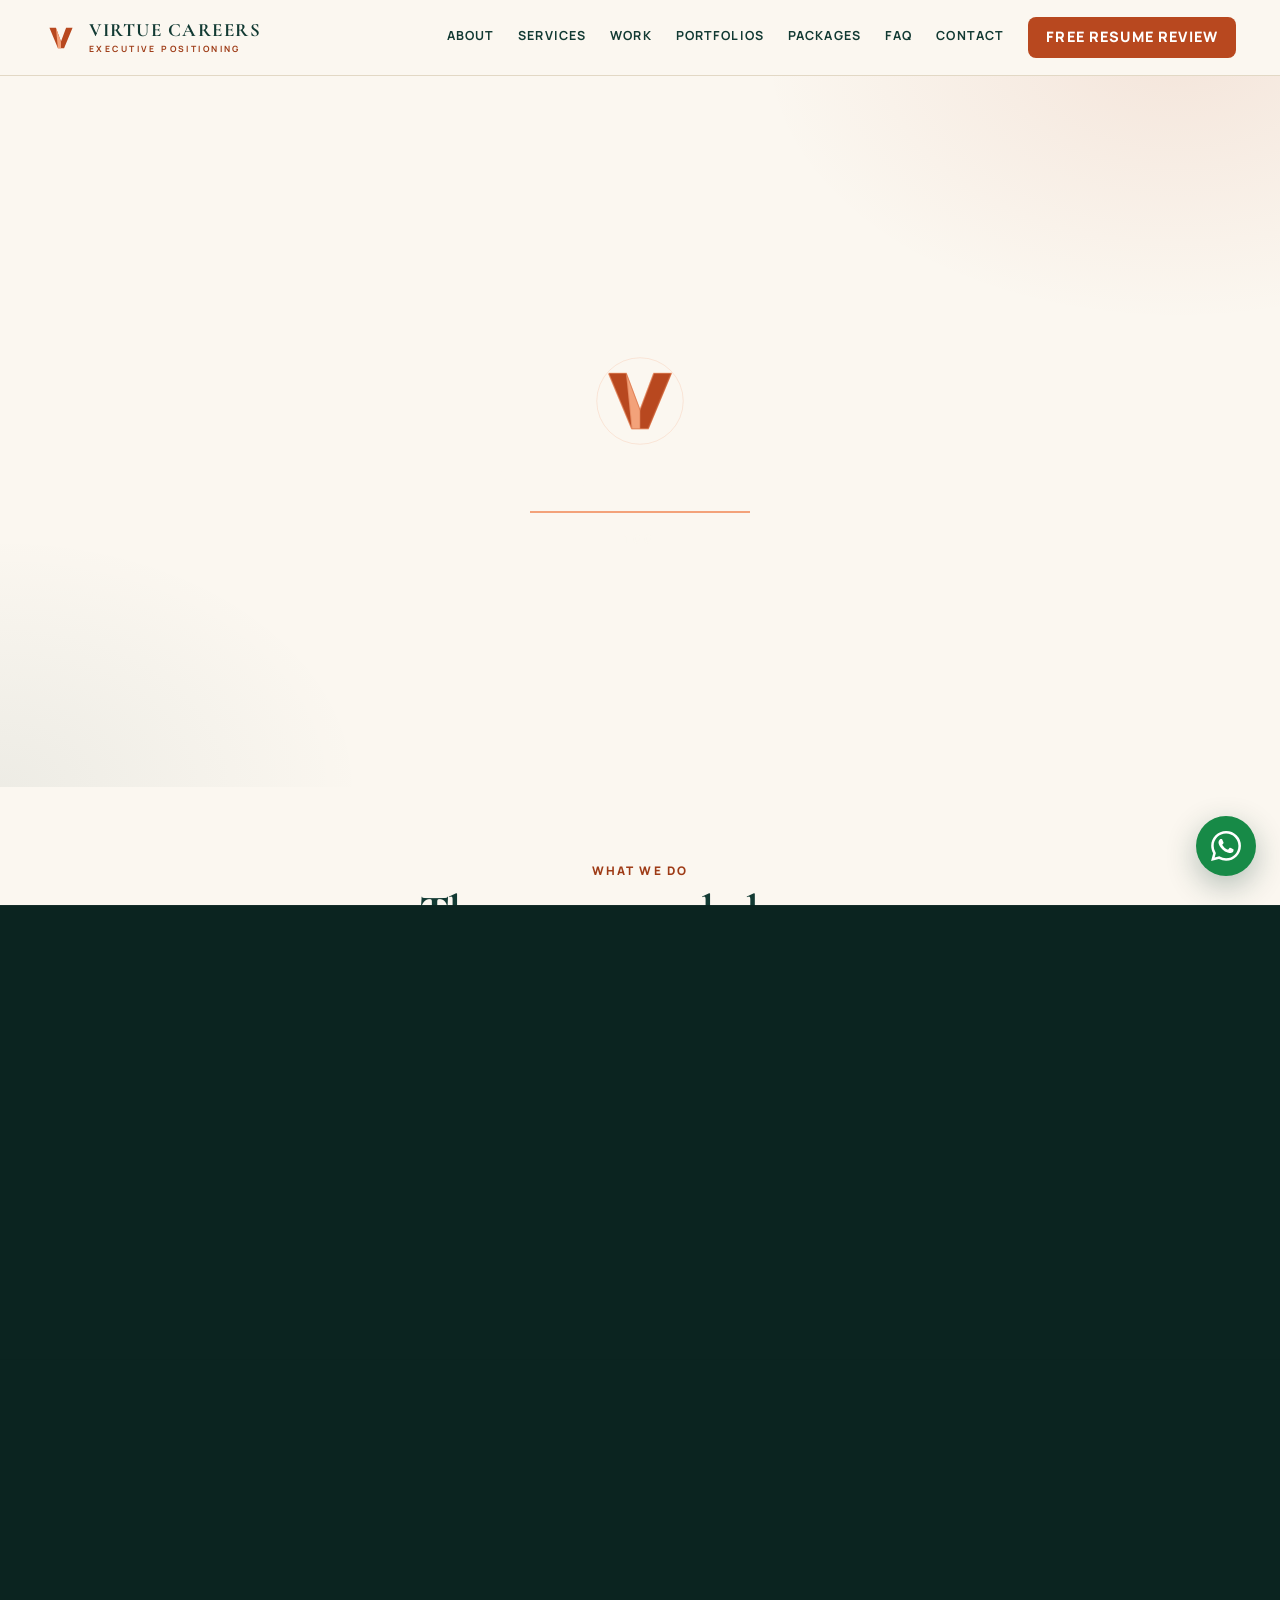
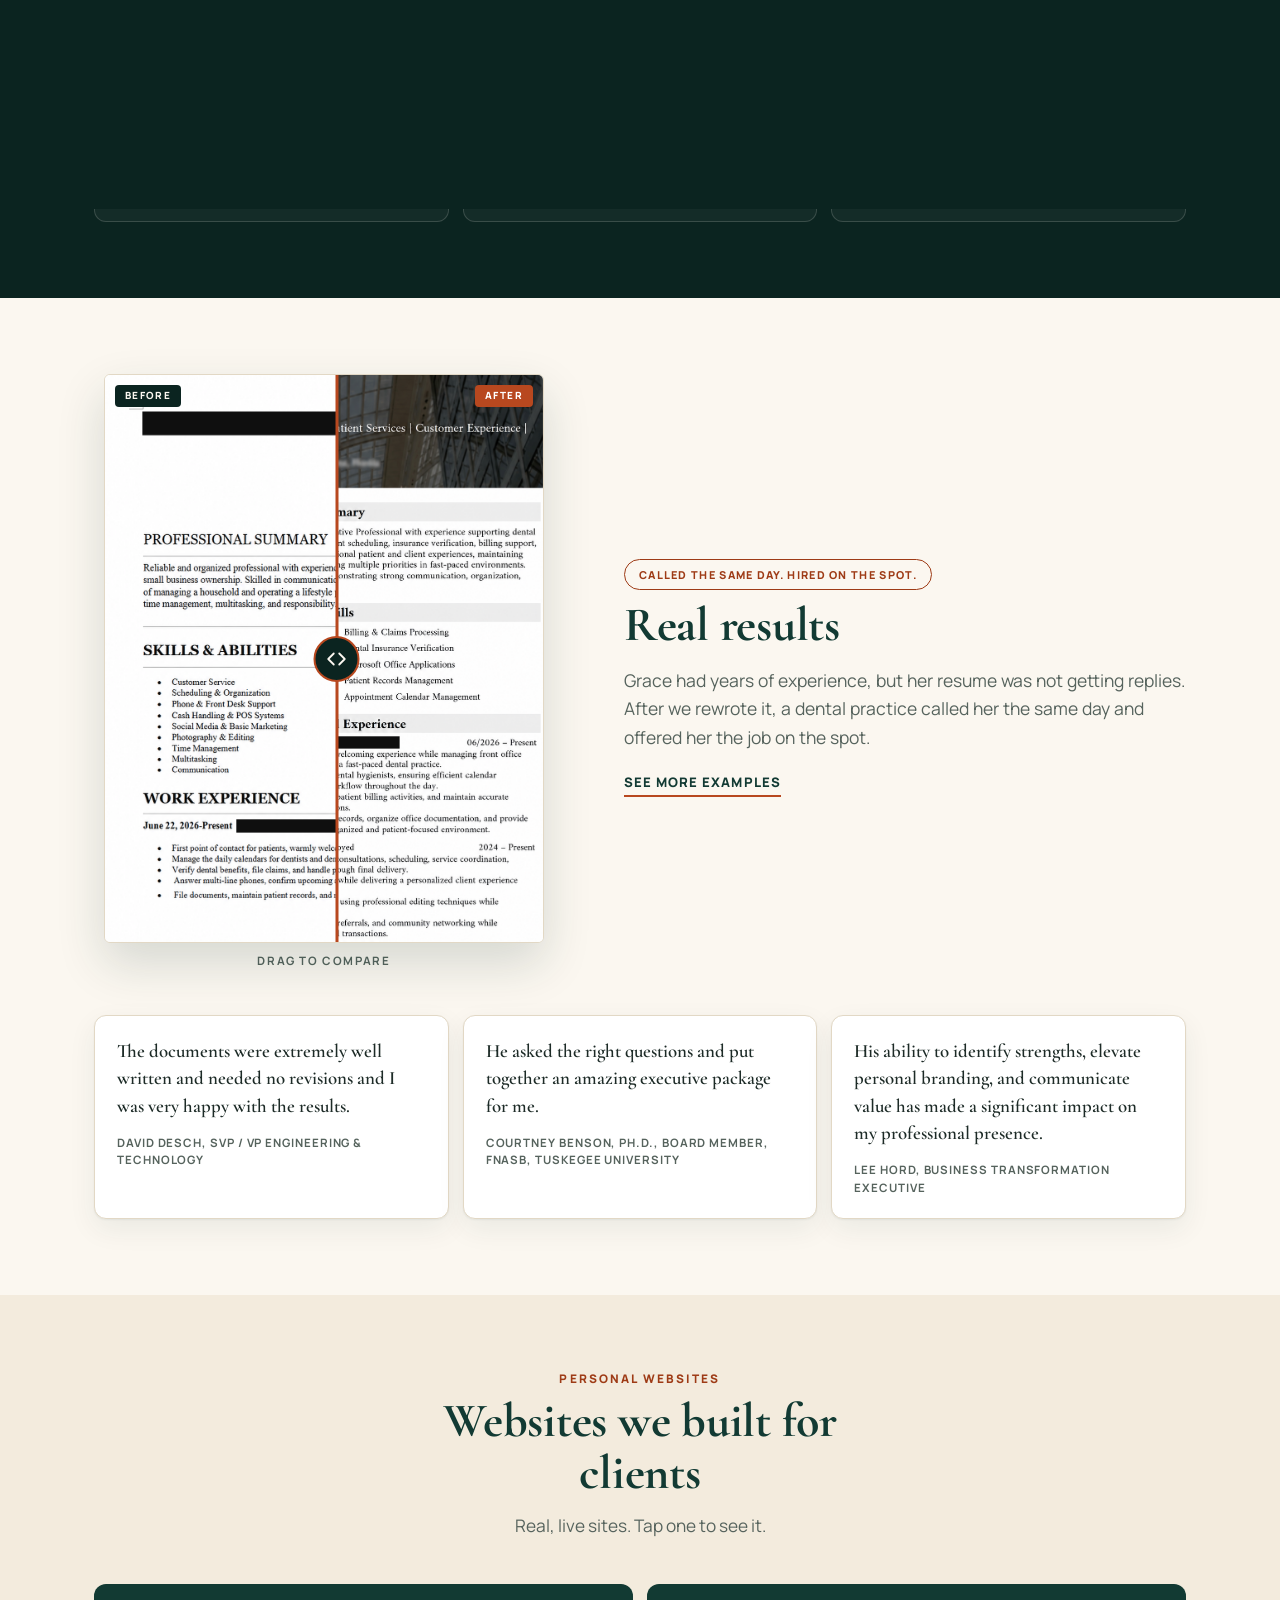
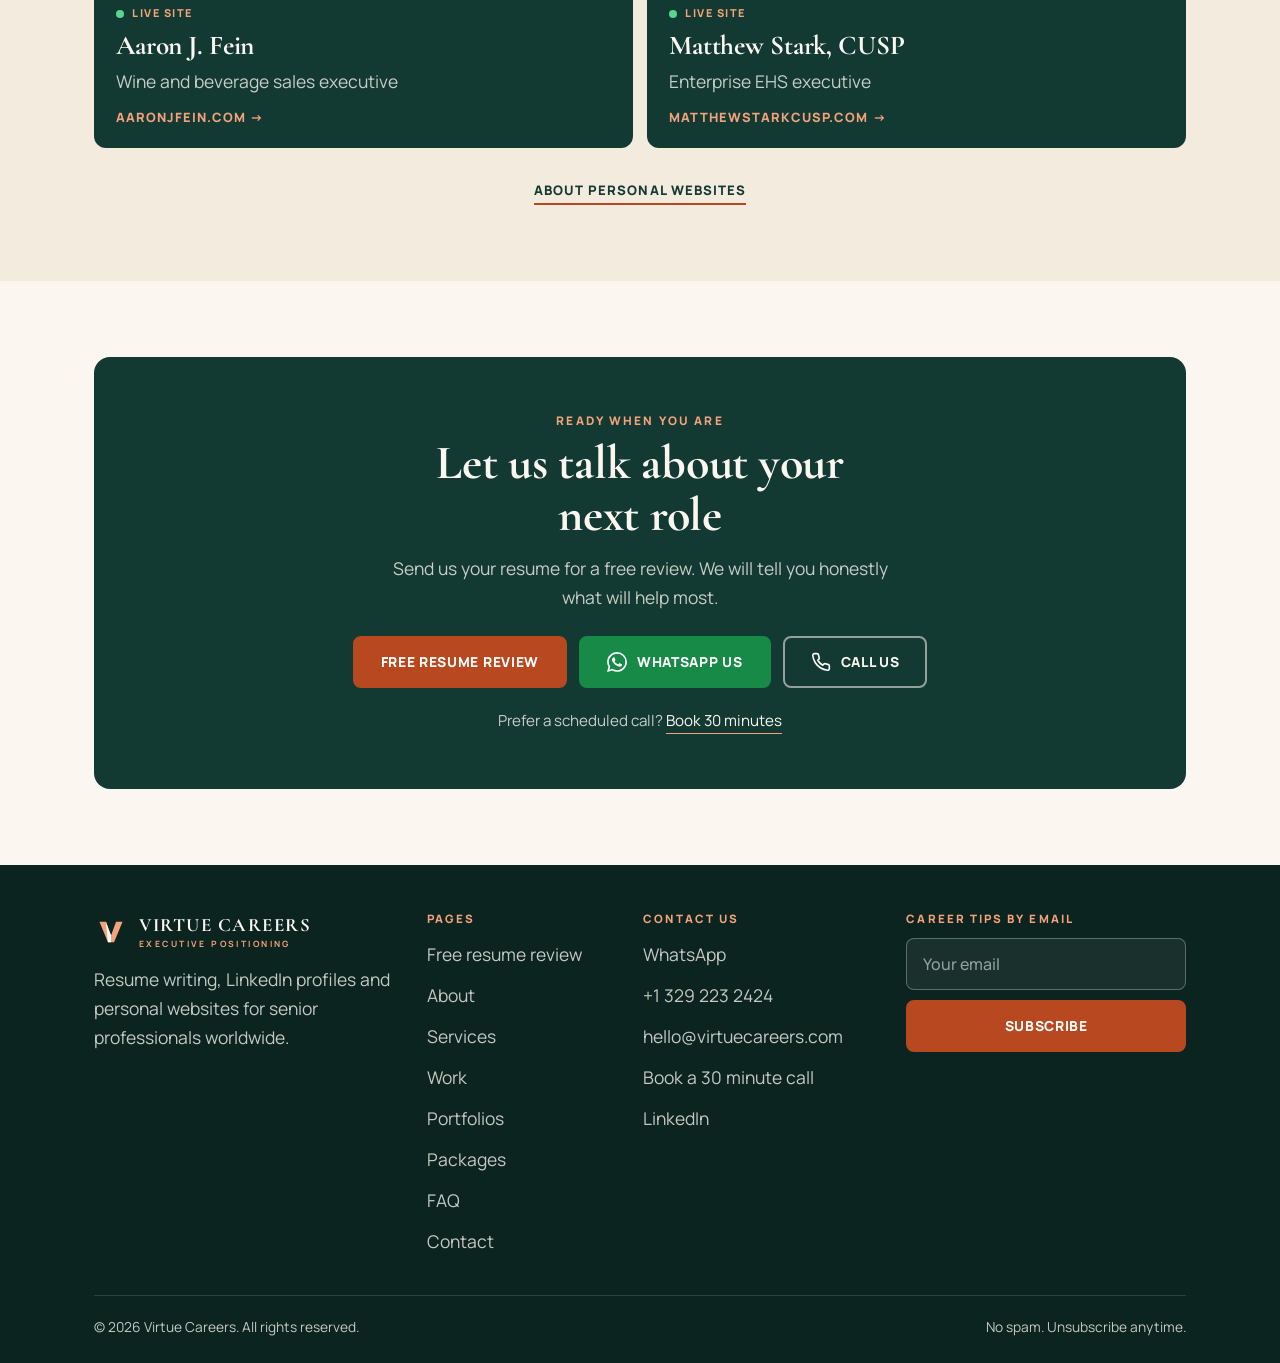
==== commit 77c831c0: "New color palette, WhatsApp and call buttons, free resume review" ====
--- a/index.html
+++ b/index.html
@@ -3,11 +3,11 @@
 <head>
 <meta charset="UTF-8">
 <meta name="viewport" content="width=device-width, initial-scale=1">
-<title>Virtue Careers | Executive Resume Writer & Career Positioning</title>
-<meta name="description" content="Virtue Careers writes executive resumes and LinkedIn profiles, builds personal websites and coaches senior professionals for interviews. Book a free call.">
+<title>Executive Resume Writing Service | Virtue Careers</title>
+<meta name="description" content="Executive resume writing, LinkedIn profile and personal website services for senior professionals worldwide. Get a free resume review from the Virtue Careers team.">
 <link rel="canonical" href="https://virtuecareers.com/">
 <meta name="robots" content="index, follow, max-image-preview:large, max-snippet:-1">
-<meta name="theme-color" content="#050D1A">
+<meta name="theme-color" content="#FBF7F0">
 <meta name="google-site-verification" content="Pk7o_HkPT_jrM4PDPu91sizmd7rS0QLItTLM8vQUjwQ">
 <link rel="icon" href="/favicon.ico" sizes="any">
 <link rel="icon" type="image/svg+xml" href="/favicon.svg">
@@ -19,14 +19,14 @@
 <meta property="og:site_name" content="Virtue Careers">
 <meta property="og:type" content="website">
 <meta property="og:title" content="Virtue Careers | Executive Resumes, LinkedIn and Personal Websites">
-<meta property="og:description" content="Virtue Careers writes executive resumes and LinkedIn profiles, builds personal websites and coaches senior professionals for interviews. Book a free call.">
+<meta property="og:description" content="Executive resume writing, LinkedIn profile and personal website services for senior professionals worldwide. Get a free resume review from the Virtue Careers team.">
 <meta property="og:url" content="https://virtuecareers.com/">
 <meta property="og:image" content="https://virtuecareers.com/images/og-image.png">
 <meta property="og:image:width" content="1200">
 <meta property="og:image:height" content="630">
 <meta name="twitter:card" content="summary_large_image">
 <meta name="twitter:title" content="Virtue Careers | Executive Resumes, LinkedIn and Personal Websites">
-<meta name="twitter:description" content="Virtue Careers writes executive resumes and LinkedIn profiles, builds personal websites and coaches senior professionals for interviews. Book a free call.">
+<meta name="twitter:description" content="Executive resume writing, LinkedIn profile and personal website services for senior professionals worldwide. Get a free resume review from the Virtue Careers team.">
 <meta name="twitter:image" content="https://virtuecareers.com/images/og-image.png">
 <link rel="preconnect" href="https://fonts.googleapis.com">
 <link rel="preconnect" href="https://fonts.gstatic.com" crossorigin>
@@ -52,9 +52,9 @@
 </div>
 <header id="header">
   <div class="bar">
-    <a href="index.html" class="brand" aria-label="Virtue Careers home"><svg viewBox="0 0 100 100" aria-hidden="true"><polygon fill="#C9A227" points="16,20 35,20 50,60 65,20 84,20 59,80 41,80"/><polygon fill="#E8C863" points="35,20 50,60 50,80 41,80"/></svg><span><b>Virtue Careers</b><small>Executive Positioning</small></span></a>
+    <a href="index.html" class="brand" aria-label="Virtue Careers home"><svg viewBox="0 0 100 100" aria-hidden="true"><polygon class="m1" points="16,20 35,20 50,60 65,20 84,20 59,80 41,80"/><polygon class="m2" points="35,20 50,60 50,80 41,80"/></svg><span><b>Virtue Careers</b><small>Executive Positioning</small></span></a>
     <button class="menu-toggle" id="menuToggle" aria-label="Toggle menu" aria-expanded="false"><span></span><span></span><span></span></button>
-    <nav class="nav-wrap" id="navWrap" aria-label="Main"><ul class="nav-links" id="navLinks"><li><a href="index.html" class="active-link">Home</a></li><li><a href="about.html">About</a></li><li><a href="services.html">Services</a></li><li><a href="work.html">Work</a></li><li><a href="portfolios.html">Portfolios</a></li><li><a href="pricing.html">Packages</a></li><li><a href="faq.html">FAQ</a></li><li><a href="contact.html" class="nav-cta">Contact</a></li></ul></nav>
+    <nav class="nav-wrap" id="navWrap" aria-label="Main"><ul class="nav-links" id="navLinks"><li class="only-m"><a href="index.html" class="active-link">Home</a></li><li><a href="about.html">About</a></li><li><a href="services.html">Services</a></li><li><a href="work.html">Work</a></li><li><a href="portfolios.html">Portfolios</a></li><li><a href="pricing.html">Packages</a></li><li><a href="faq.html">FAQ</a></li><li><a href="contact.html">Contact</a></li><li><a href="free-review.html" class="nav-cta">Free<span class="cta-long"> resume</span> review</a></li></ul></nav>
   </div>
 </header>
 <main>
@@ -62,12 +62,17 @@
 <section class="hero" id="hero">
   <div class="wrap hero-grid">
     <div class="hero-copy">
-      <p class="eyebrow fade-in d1">Executive resumes and personal websites</p>
+      <p class="eyebrow fade-in d1">Executive resume writing service</p>
       <h1 class="fade-in d2">We help senior professionals <em>get hired.</em></h1>
-      <p class="hero-sub fade-in d3">Virtue Careers writes your resume and LinkedIn profile, builds your personal website and prepares you for interviews, so employers see your value fast.</p>
+      <p class="hero-sub fade-in d3">Our team writes your resume and LinkedIn profile, builds your personal website and prepares you for interviews, so employers see your value fast.</p>
       <div class="hero-cta fade-in d3">
-        <a class="btn" href="https://calendly.com/info-virtuecareers/30min" target="_blank" rel="noopener">Book a free call</a>
-        <a class="btn btn-ghost" href="pricing.html">See prices</a>
+        <a class="btn" href="free-review.html">Get a free resume review</a>
+        <a class="btn btn-wa" href="https://wa.me/13292232424?text=Hi%20Virtue%20Careers%2C%20I%20would%20like%20a%20free%20resume%20review." target="_blank" rel="noopener"><svg viewBox="0 0 24 24" fill="currentColor" aria-hidden="true"><path d="M17.472 14.382c-.297-.149-1.758-.867-2.03-.967-.273-.099-.471-.148-.67.15-.197.297-.767.966-.94 1.164-.173.199-.347.223-.644.075-.297-.15-1.255-.463-2.39-1.475-.883-.788-1.48-1.761-1.653-2.059-.173-.297-.018-.458.13-.606.134-.133.298-.347.446-.52.149-.174.198-.298.298-.497.099-.198.05-.371-.025-.52-.075-.149-.669-1.612-.916-2.207-.242-.579-.487-.5-.669-.51-.173-.008-.371-.01-.57-.01-.198 0-.52.074-.792.372-.272.297-1.04 1.016-1.04 2.479 0 1.462 1.065 2.875 1.213 3.074.149.198 2.096 3.2 5.077 4.487.709.306 1.262.489 1.694.625.712.227 1.36.195 1.871.118.571-.085 1.758-.719 2.006-1.413.248-.694.248-1.289.173-1.413-.074-.124-.272-.198-.57-.347m-5.421 7.403h-.004a9.87 9.87 0 01-5.031-1.378l-.361-.214-3.741.982.998-3.648-.235-.374a9.86 9.86 0 01-1.51-5.26c.001-5.45 4.436-9.884 9.888-9.884 2.64 0 5.122 1.03 6.988 2.898a9.825 9.825 0 012.893 6.994c-.003 5.45-4.437 9.884-9.885 9.884m8.413-18.297A11.815 11.815 0 0012.05 0C5.495 0 .16 5.335.157 11.892c0 2.096.547 4.142 1.588 5.945L.057 24l6.305-1.654a11.882 11.882 0 005.683 1.448h.005c6.554 0 11.89-5.335 11.893-11.893a11.821 11.821 0 00-3.48-8.413Z"/></svg>WhatsApp us</a>
+      </div>
+      <div class="hero-links fade-in d3">
+        <a href="tel:+13292232424"><svg viewBox="0 0 24 24" fill="none" stroke="currentColor" stroke-width="2" stroke-linecap="round" stroke-linejoin="round" aria-hidden="true"><path d="M22 16.92v3a2 2 0 0 1-2.18 2 19.79 19.79 0 0 1-8.63-3.07 19.5 19.5 0 0 1-6-6 19.79 19.79 0 0 1-3.07-8.67A2 2 0 0 1 4.11 2h3a2 2 0 0 1 2 1.72 12.84 12.84 0 0 0 .7 2.81 2 2 0 0 1-.45 2.11L8.09 9.91a16 16 0 0 0 6 6l1.27-1.27a2 2 0 0 1 2.11-.45 12.84 12.84 0 0 0 2.81.7A2 2 0 0 1 22 16.92z"/></svg>Call +1 329 223 2424</a>
+        <a href="https://calendly.com/info-virtuecareers/30min" target="_blank" rel="noopener"><svg viewBox="0 0 24 24" fill="none" stroke="currentColor" stroke-width="2" stroke-linecap="round" stroke-linejoin="round" aria-hidden="true"><rect x="3" y="4" width="18" height="18" rx="2"/><line x1="16" y1="2" x2="16" y2="6"/><line x1="8" y1="2" x2="8" y2="6"/><line x1="3" y1="10" x2="21" y2="10"/></svg>Book a 30 minute call</a>
+        <a href="pricing.html">See prices</a>
       </div>
       <div class="hero-trust fade-in d4">
         <span><b data-count="500" data-suffix="+">500+</b> executives helped</span>
@@ -105,7 +110,7 @@
   <div class="wrap">
     <div class="sec-head center"><p class="eyebrow reveal">How it works</p><h2 class="reveal">Three simple steps</h2></div>
     <div class="steps3">
-      <div class="step reveal"><span class="n">1</span><div><h3>Free call</h3><p>Tell us your goal. 30 minutes, no cost.</p></div></div>
+      <div class="step reveal"><span class="n">1</span><div><h3>Free review</h3><p>Send your resume and tell us your goal. No cost.</p></div></div>
       <div class="step reveal" style="--d:.08s"><span class="n">2</span><div><h3>We do the work</h3><p>We write your documents and build your website.</p></div></div>
       <div class="step reveal" style="--d:.16s"><span class="n">3</span><div><h3>You get noticed</h3><p>Send out your new resume and start getting interviews.</p></div></div>
     </div>
@@ -155,8 +160,8 @@
   <div class="wrap"><div class="cta-box reveal">
     <p class="eyebrow">Ready when you are</p>
     <h2>Let us talk about your next role</h2>
-    <p>A free 30 minute call. We will tell you honestly what will help most.</p>
-    <div class="row"><a class="btn" href="https://calendly.com/info-virtuecareers/30min" target="_blank" rel="noopener">Book a free call</a><a class="btn btn-ghost" href="contact.html">Send a message</a></div>
+    <p>Send us your resume for a free review. We will tell you honestly what will help most.</p>
+    <div class="row"><a class="btn" href="free-review.html">Free resume review</a><a class="btn btn-wa" href="https://wa.me/13292232424?text=Hi%20Virtue%20Careers%2C%20I%20would%20like%20a%20free%20resume%20review." target="_blank" rel="noopener"><svg viewBox="0 0 24 24" fill="currentColor" aria-hidden="true"><path d="M17.472 14.382c-.297-.149-1.758-.867-2.03-.967-.273-.099-.471-.148-.67.15-.197.297-.767.966-.94 1.164-.173.199-.347.223-.644.075-.297-.15-1.255-.463-2.39-1.475-.883-.788-1.48-1.761-1.653-2.059-.173-.297-.018-.458.13-.606.134-.133.298-.347.446-.52.149-.174.198-.298.298-.497.099-.198.05-.371-.025-.52-.075-.149-.669-1.612-.916-2.207-.242-.579-.487-.5-.669-.51-.173-.008-.371-.01-.57-.01-.198 0-.52.074-.792.372-.272.297-1.04 1.016-1.04 2.479 0 1.462 1.065 2.875 1.213 3.074.149.198 2.096 3.2 5.077 4.487.709.306 1.262.489 1.694.625.712.227 1.36.195 1.871.118.571-.085 1.758-.719 2.006-1.413.248-.694.248-1.289.173-1.413-.074-.124-.272-.198-.57-.347m-5.421 7.403h-.004a9.87 9.87 0 01-5.031-1.378l-.361-.214-3.741.982.998-3.648-.235-.374a9.86 9.86 0 01-1.51-5.26c.001-5.45 4.436-9.884 9.888-9.884 2.64 0 5.122 1.03 6.988 2.898a9.825 9.825 0 012.893 6.994c-.003 5.45-4.437 9.884-9.885 9.884m8.413-18.297A11.815 11.815 0 0012.05 0C5.495 0 .16 5.335.157 11.892c0 2.096.547 4.142 1.588 5.945L.057 24l6.305-1.654a11.882 11.882 0 005.683 1.448h.005c6.554 0 11.89-5.335 11.893-11.893a11.821 11.821 0 00-3.48-8.413Z"/></svg>WhatsApp us</a><a class="btn btn-ghost" href="tel:+13292232424"><svg viewBox="0 0 24 24" fill="none" stroke="currentColor" stroke-width="2" stroke-linecap="round" stroke-linejoin="round" aria-hidden="true"><path d="M22 16.92v3a2 2 0 0 1-2.18 2 19.79 19.79 0 0 1-8.63-3.07 19.5 19.5 0 0 1-6-6 19.79 19.79 0 0 1-3.07-8.67A2 2 0 0 1 4.11 2h3a2 2 0 0 1 2 1.72 12.84 12.84 0 0 0 .7 2.81 2 2 0 0 1-.45 2.11L8.09 9.91a16 16 0 0 0 6 6l1.27-1.27a2 2 0 0 1 2.11-.45 12.84 12.84 0 0 0 2.81.7A2 2 0 0 1 22 16.92z"/></svg>Call us</a></div><p class="sub">Prefer a scheduled call? <a href="https://calendly.com/info-virtuecareers/30min" target="_blank" rel="noopener">Book 30 minutes</a></p>
   </div></div>
 </section>
 </main>
@@ -164,13 +169,13 @@
   <div class="wrap">
     <div class="foot-grid">
       <div class="foot-brand">
-        <a href="index.html" class="brand"><svg viewBox="0 0 100 100" aria-hidden="true"><polygon fill="#C9A227" points="16,20 35,20 50,60 65,20 84,20 59,80 41,80"/><polygon fill="#E8C863" points="35,20 50,60 50,80 41,80"/></svg><span><b>Virtue Careers</b><small>Executive Positioning</small></span></a>
-        <p>Resumes, LinkedIn profiles and personal websites for senior professionals.</p>
+        <a href="index.html" class="brand"><svg viewBox="0 0 100 100" aria-hidden="true"><polygon class="m1" points="16,20 35,20 50,60 65,20 84,20 59,80 41,80"/><polygon class="m2" points="35,20 50,60 50,80 41,80"/></svg><span><b>Virtue Careers</b><small>Executive Positioning</small></span></a>
+        <p>Resume writing, LinkedIn profiles and personal websites for senior professionals worldwide.</p>
       </div>
       <div><h4>Pages</h4><ul>
-        <li><a href="about.html">About</a></li><li><a href="services.html">Services</a></li><li><a href="work.html">Work</a></li><li><a href="portfolios.html">Portfolios</a></li><li><a href="pricing.html">Packages</a></li><li><a href="faq.html">FAQ</a></li></ul></div>
-      <div><h4>Contact</h4><ul>
-        <li><a href="mailto:hello@virtuecareers.com">hello@virtuecareers.com</a></li><li><a href="tel:+13292232424">+1 329 223 2424</a></li><li><a href="https://www.linkedin.com/company/virtue-careers/" target="_blank" rel="noopener">LinkedIn</a></li><li><a href="https://calendly.com/info-virtuecareers/30min" target="_blank" rel="noopener">Book a free call</a></li></ul></div>
+        <li><a href="free-review.html">Free resume review</a></li><li><a href="about.html">About</a></li><li><a href="services.html">Services</a></li><li><a href="work.html">Work</a></li><li><a href="portfolios.html">Portfolios</a></li><li><a href="pricing.html">Packages</a></li><li><a href="faq.html">FAQ</a></li><li><a href="contact.html">Contact</a></li></ul></div>
+      <div><h4>Contact us</h4><ul>
+        <li><a href="https://wa.me/13292232424?text=Hi%20Virtue%20Careers%2C%20I%20would%20like%20a%20free%20resume%20review." target="_blank" rel="noopener">WhatsApp</a></li><li><a href="tel:+13292232424">+1 329 223 2424</a></li><li><a href="mailto:hello@virtuecareers.com">hello@virtuecareers.com</a></li><li><a href="https://calendly.com/info-virtuecareers/30min" target="_blank" rel="noopener">Book a 30 minute call</a></li><li><a href="https://www.linkedin.com/company/virtue-careers/" target="_blank" rel="noopener">LinkedIn</a></li></ul></div>
       <div class="foot-news"><h4>Career tips by email</h4>
         <form action="https://formspree.io/f/xppapqww" method="POST" data-ajax>
           <input type="email" name="email" placeholder="Your email" required aria-label="Email address">
@@ -184,6 +189,12 @@
     <div class="foot-bottom"><span>&copy; 2026 Virtue Careers. All rights reserved.</span><span>No spam. Unsubscribe anytime.</span></div>
   </div>
 </footer>
+<nav class="sbar" aria-label="Quick contact">
+  <a class="s-wa" href="https://wa.me/13292232424?text=Hi%20Virtue%20Careers%2C%20I%20would%20like%20a%20free%20resume%20review." target="_blank" rel="noopener"><svg viewBox="0 0 24 24" fill="currentColor" aria-hidden="true"><path d="M17.472 14.382c-.297-.149-1.758-.867-2.03-.967-.273-.099-.471-.148-.67.15-.197.297-.767.966-.94 1.164-.173.199-.347.223-.644.075-.297-.15-1.255-.463-2.39-1.475-.883-.788-1.48-1.761-1.653-2.059-.173-.297-.018-.458.13-.606.134-.133.298-.347.446-.52.149-.174.198-.298.298-.497.099-.198.05-.371-.025-.52-.075-.149-.669-1.612-.916-2.207-.242-.579-.487-.5-.669-.51-.173-.008-.371-.01-.57-.01-.198 0-.52.074-.792.372-.272.297-1.04 1.016-1.04 2.479 0 1.462 1.065 2.875 1.213 3.074.149.198 2.096 3.2 5.077 4.487.709.306 1.262.489 1.694.625.712.227 1.36.195 1.871.118.571-.085 1.758-.719 2.006-1.413.248-.694.248-1.289.173-1.413-.074-.124-.272-.198-.57-.347m-5.421 7.403h-.004a9.87 9.87 0 01-5.031-1.378l-.361-.214-3.741.982.998-3.648-.235-.374a9.86 9.86 0 01-1.51-5.26c.001-5.45 4.436-9.884 9.888-9.884 2.64 0 5.122 1.03 6.988 2.898a9.825 9.825 0 012.893 6.994c-.003 5.45-4.437 9.884-9.885 9.884m8.413-18.297A11.815 11.815 0 0012.05 0C5.495 0 .16 5.335.157 11.892c0 2.096.547 4.142 1.588 5.945L.057 24l6.305-1.654a11.882 11.882 0 005.683 1.448h.005c6.554 0 11.89-5.335 11.893-11.893a11.821 11.821 0 00-3.48-8.413Z"/></svg><span>WhatsApp</span></a>
+  <a class="s-call" href="tel:+13292232424"><svg viewBox="0 0 24 24" fill="none" stroke="currentColor" stroke-width="2" stroke-linecap="round" stroke-linejoin="round" aria-hidden="true"><path d="M22 16.92v3a2 2 0 0 1-2.18 2 19.79 19.79 0 0 1-8.63-3.07 19.5 19.5 0 0 1-6-6 19.79 19.79 0 0 1-3.07-8.67A2 2 0 0 1 4.11 2h3a2 2 0 0 1 2 1.72 12.84 12.84 0 0 0 .7 2.81 2 2 0 0 1-.45 2.11L8.09 9.91a16 16 0 0 0 6 6l1.27-1.27a2 2 0 0 1 2.11-.45 12.84 12.84 0 0 0 2.81.7A2 2 0 0 1 22 16.92z"/></svg><span>Call</span></a>
+  <a class="s-rev" href="free-review.html"><span>Free review</span></a>
+</nav>
+<a class="fab-wa" href="https://wa.me/13292232424?text=Hi%20Virtue%20Careers%2C%20I%20would%20like%20a%20free%20resume%20review." target="_blank" rel="noopener" aria-label="Chat with us on WhatsApp"><svg viewBox="0 0 24 24" fill="currentColor" aria-hidden="true"><path d="M17.472 14.382c-.297-.149-1.758-.867-2.03-.967-.273-.099-.471-.148-.67.15-.197.297-.767.966-.94 1.164-.173.199-.347.223-.644.075-.297-.15-1.255-.463-2.39-1.475-.883-.788-1.48-1.761-1.653-2.059-.173-.297-.018-.458.13-.606.134-.133.298-.347.446-.52.149-.174.198-.298.298-.497.099-.198.05-.371-.025-.52-.075-.149-.669-1.612-.916-2.207-.242-.579-.487-.5-.669-.51-.173-.008-.371-.01-.57-.01-.198 0-.52.074-.792.372-.272.297-1.04 1.016-1.04 2.479 0 1.462 1.065 2.875 1.213 3.074.149.198 2.096 3.2 5.077 4.487.709.306 1.262.489 1.694.625.712.227 1.36.195 1.871.118.571-.085 1.758-.719 2.006-1.413.248-.694.248-1.289.173-1.413-.074-.124-.272-.198-.57-.347m-5.421 7.403h-.004a9.87 9.87 0 01-5.031-1.378l-.361-.214-3.741.982.998-3.648-.235-.374a9.86 9.86 0 01-1.51-5.26c.001-5.45 4.436-9.884 9.888-9.884 2.64 0 5.122 1.03 6.988 2.898a9.825 9.825 0 012.893 6.994c-.003 5.45-4.437 9.884-9.885 9.884m8.413-18.297A11.815 11.815 0 0012.05 0C5.495 0 .16 5.335.157 11.892c0 2.096.547 4.142 1.588 5.945L.057 24l6.305-1.654a11.882 11.882 0 005.683 1.448h.005c6.554 0 11.89-5.335 11.893-11.893a11.821 11.821 0 00-3.48-8.413Z"/></svg></a>
 <div id="lightbox" role="dialog" aria-modal="true" aria-label="Enlarged document"><button aria-label="Close">&times;</button><img alt=""></div>
 <script src="main.js" defer></script>
 </body>
--- a/style.css
+++ b/style.css
@@ -1,395 +1,431 @@
 /* ==========================================================
-   VIRTUE CAREERS  |  STYLE v3  (clean, mobile first)
-   Navy + gold + ivory. Big readable text, big tap targets,
-   very little decoration. Mobile styles are the default,
-   larger screens are added with min-width queries.
+   VIRTUE CAREERS  |  STYLE v4  (warm, calm, mobile first)
+   Pine green + warm cream + one terracotta accent.
+   The accent is used for main buttons and a few small marks only.
+   Mobile styles are the default; larger screens are added
+   with min-width queries.
    ========================================================== */
 :root{
-  --navy:#0B1F3A; --navy-2:#12305a; --navy-deep:#06101F;
-  --gold:#C9A227; --gold-hi:#E8C863; --gold-dark:#8A6D12;
-  --ivory:#F8F7F4; --paper:#F0ECE1; --white:#fff;
-  --ink:#14213a; --muted:#566074; --line:#DDD6C3;
-  --on-dark:#F8F7F4; --on-dark-muted:rgba(248,247,244,.78);
+  /* colour */
+  --pine:#123A33; --pine-2:#1B4E45; --pine-deep:#0B2420;
+  --accent:#B8481F; --accent-dark:#9E3B16; --glow:#F3A27A;
+  --cream:#FBF7F0; --paper:#F3EBDD; --white:#fff;
+  --ink:#1D2B27; --muted:#56635D; --line:#E2D8C5; --line-strong:#CDBFA5;
+  --on-dark:#FBF7F0; --on-dark-muted:rgba(251,247,240,.78);
+  --wa:#178A47; --wa-dark:#116B37;
+  /* type */
   --serif:'Cormorant Garamond',Georgia,'Times New Roman',serif;
   --sans:'Manrope','Helvetica Neue',Arial,sans-serif;
+  /* one system for shape, shadow, motion and space */
+  --r:12px; --r-sm:8px;
+  --sh1:0 1px 2px rgba(18,58,51,.06),0 10px 28px rgba(18,58,51,.07);
+  --sh2:0 20px 48px rgba(18,58,51,.16);
   --ease:cubic-bezier(.22,.8,.2,1);
-  --pad:20px; --hdr:68px; --maxw:1180px;
+  --pad:20px; --hdr:68px; --maxw:1180px; --bar:72px;
 }
 *,*::before,*::after{box-sizing:border-box;margin:0;padding:0}
 html{scroll-behavior:smooth;-webkit-text-size-adjust:100%;overflow-x:clip}
-body{font-family:var(--sans);font-size:17px;line-height:1.65;color:var(--ink);background:var(--ivory);overflow-x:clip;-webkit-font-smoothing:antialiased}
+body{font-family:var(--sans);font-size:17px;line-height:1.65;color:var(--ink);background:var(--cream);overflow-x:clip;-webkit-font-smoothing:antialiased}
 body.loading{overflow:hidden}
 img,video,svg{display:block;max-width:100%}
 a{color:inherit;text-decoration:none}
 ul{list-style:none}
 button{font:inherit}
-::selection{background:var(--gold);color:var(--navy-deep)}
-:focus-visible{outline:3px solid var(--gold);outline-offset:3px}
+::selection{background:var(--accent);color:#fff}
+:focus-visible{outline:3px solid var(--accent);outline-offset:3px}
 .wrap{width:100%;max-width:var(--maxw);margin:0 auto;padding:0 var(--pad)}
 .sec{padding:56px 0}
-.dark{background:var(--navy-deep);color:var(--on-dark)}
-.navy{background:var(--navy);color:var(--on-dark)}
+.dark{background:var(--pine-deep);color:var(--on-dark)}
+.navy{background:var(--pine);color:var(--on-dark)}
 .paper{background:var(--paper)}
 .center{text-align:center}
 
 /* ---------- Type ---------- */
-h1,h2,h3{font-family:var(--serif);font-weight:700;line-height:1.08;letter-spacing:-.005em}
+h1,h2,h3{font-family:var(--serif);font-weight:700;line-height:1.08;letter-spacing:-.005em;color:var(--pine)}
+.dark h1,.dark h2,.dark h3,.navy h1,.navy h2,.navy h3,.cta-box h2{color:var(--cream)}
 h1{font-size:clamp(2.4rem,9vw,4.4rem)}
 h2{font-size:clamp(1.9rem,6.4vw,3rem)}
 h3{font-size:1.5rem}
-em{font-style:italic;font-weight:600}
-.eyebrow{display:block;font:800 .74rem/1.3 var(--sans);letter-spacing:.18em;text-transform:uppercase;color:var(--gold-dark)}
-.dark .eyebrow,.navy .eyebrow,.hero .eyebrow,.phero .eyebrow,.cta-box .eyebrow{color:var(--gold)}
+em{font-style:italic;font-weight:600;color:var(--accent-dark)}
+.dark em,.navy em,.cta-box em{color:var(--glow)}
+.eyebrow{display:block;font:800 .74rem/1.3 var(--sans);letter-spacing:.18em;text-transform:uppercase;color:var(--accent-dark)}
+.dark .eyebrow,.navy .eyebrow,.cta-box .eyebrow{color:var(--glow)}
 .lead{font-size:1.08rem;color:var(--muted);max-width:60ch}
-.dark .lead,.navy .lead,.hero .lead,.phero .lead,.cta-box .lead{color:var(--on-dark-muted)}
+.dark .lead,.navy .lead,.cta-box .lead{color:var(--on-dark-muted)}
 .center .lead{margin-inline:auto}
 .sec-head{margin-bottom:32px}
 .sec-head h2{margin:10px 0 12px}
 .sec-head.center h2{max-width:20ch;margin-inline:auto}
-.gold{color:var(--gold)}
-
-/* ---------- Buttons (min 52px tall: easy to tap) ---------- */
-.btn{display:inline-flex;align-items:center;justify-content:center;gap:10px;min-height:52px;padding:14px 26px;border-radius:6px;background:var(--gold);color:var(--navy-deep);border:2px solid var(--gold);font:800 .86rem/1.2 var(--sans);letter-spacing:.06em;text-transform:uppercase;cursor:pointer;transition:background .25s,color .25s,border-color .25s,transform .25s var(--ease)}
-.btn:hover{background:var(--gold-hi);border-color:var(--gold-hi);transform:translateY(-2px)}
-.btn-ghost{background:transparent;color:var(--on-dark);border-color:rgba(248,247,244,.55)}
-.btn-ghost:hover{background:rgba(255,255,255,.12);border-color:var(--gold-hi);color:var(--on-dark)}
-.btn-ink{background:var(--navy);border-color:var(--navy);color:var(--ivory)}
-.btn-ink:hover{background:var(--navy-2);border-color:var(--navy-2)}
-.btn-line{background:transparent;color:var(--navy);border-color:var(--navy)}
-.btn-line:hover{background:var(--navy);color:var(--ivory);border-color:var(--navy)}
+
+/* ---------- Buttons (min 52px tall: easy to tap) ----------
+   .btn       = the main action (terracotta), one per screen
+   .btn-ink   = solid pine      .btn-line = pine outline
+   .btn-ghost = outline for dark backgrounds
+   .btn-wa    = WhatsApp                                      */
+.btn{display:inline-flex;align-items:center;justify-content:center;gap:10px;min-height:52px;padding:14px 26px;border-radius:var(--r-sm);background:var(--accent);color:#fff;border:2px solid var(--accent);font:800 .86rem/1.2 var(--sans);letter-spacing:.05em;text-transform:uppercase;cursor:pointer;transition:background .25s,color .25s,border-color .25s,transform .25s var(--ease)}
+.btn:hover{background:var(--accent-dark);border-color:var(--accent-dark);transform:translateY(-2px)}
+.btn svg{width:20px;height:20px;flex:none}
+.btn-ghost{background:transparent;color:var(--on-dark);border-color:rgba(251,247,240,.55)}
+.btn-ghost:hover{background:rgba(255,255,255,.12);border-color:var(--cream);color:var(--on-dark)}
+.btn-ink{background:var(--pine);border-color:var(--pine);color:var(--cream)}
+.btn-ink:hover{background:var(--pine-2);border-color:var(--pine-2)}
+.btn-line{background:transparent;color:var(--pine);border-color:var(--pine)}
+.btn-line:hover{background:var(--pine);color:var(--cream);border-color:var(--pine)}
+.btn-wa{background:var(--wa);border-color:var(--wa);color:#fff}
+.btn-wa:hover{background:var(--wa-dark);border-color:var(--wa-dark)}
 .btn[disabled]{opacity:.6;cursor:wait}
-.link-arrow{display:inline-flex;gap:8px;align-items:center;font:800 .82rem/1.2 var(--sans);letter-spacing:.08em;text-transform:uppercase;color:var(--gold-dark);border-bottom:2px solid var(--gold);padding-bottom:4px}
-.dark .link-arrow,.navy .link-arrow{color:var(--gold-hi)}
+.link-arrow{display:inline-flex;gap:8px;align-items:center;font:800 .82rem/1.2 var(--sans);letter-spacing:.08em;text-transform:uppercase;color:var(--pine);border-bottom:2px solid var(--accent);padding-bottom:4px}
+.dark .link-arrow,.navy .link-arrow,.cta-box .link-arrow{color:var(--cream)}
 .stack{display:flex;flex-direction:column;gap:12px}
 
-/* ---------- Intro loader (short) ---------- */
-#loader{position:fixed;inset:0;z-index:9999;display:grid;place-items:center;color:var(--ivory)}
-#loader .panel{position:absolute;left:0;right:0;height:50.5%;background:var(--navy-deep);transition:transform .9s cubic-bezier(.76,0,.18,1)}
+/* ---------- Intro loader (unchanged behaviour, new colours) ---------- */
+#loader{position:fixed;inset:0;z-index:9999;display:grid;place-items:center;color:var(--cream)}
+#loader .panel{position:absolute;left:0;right:0;height:50.5%;background:var(--pine-deep);transition:transform .9s cubic-bezier(.76,0,.18,1)}
 #loader .p-top{top:0}#loader .p-bot{bottom:0}
 #loader.open .p-top{transform:translateY(-101%)}#loader.open .p-bot{transform:translateY(101%)}
 #loader .glow{display:none}
 #loader .core{position:relative;z-index:2;display:grid;gap:20px;justify-items:center;text-align:center;transition:opacity .4s,transform .5s var(--ease)}
 #loader.open .core{opacity:0;transform:scale(.95)}
 #loader svg.mark{width:92px;height:92px;overflow:visible}
-#loader .mark .ring{fill:none;stroke:rgba(201,162,39,.4);stroke-width:.6;stroke-dasharray:300;stroke-dashoffset:300;animation:draw 1.2s ease forwards}
-#loader .mark .outline{fill:none;stroke:var(--gold-hi);stroke-width:1.4;stroke-dasharray:300;stroke-dashoffset:300;animation:draw 1s .1s var(--ease) forwards}
-#loader .mark .fill{fill:var(--gold);opacity:0;animation:fillin .6s .8s ease forwards}
-#loader .mark .fill2{fill:var(--gold-hi);opacity:0;animation:fillin .6s .9s ease forwards}
+#loader .mark .ring{fill:none;stroke:rgba(243,162,122,.4);stroke-width:.6;stroke-dasharray:300;stroke-dashoffset:300;animation:draw 1.2s ease forwards}
+#loader .mark .outline{fill:none;stroke:var(--glow);stroke-width:1.4;stroke-dasharray:300;stroke-dashoffset:300;animation:draw 1s .1s var(--ease) forwards}
+#loader .mark .fill{fill:var(--accent);opacity:0;animation:fillin .6s .8s ease forwards}
+#loader .mark .fill2{fill:var(--glow);opacity:0;animation:fillin .6s .9s ease forwards}
 @keyframes draw{to{stroke-dashoffset:0}}@keyframes fillin{to{opacity:1}}
 #loader .word{display:flex;overflow:hidden;font:700 1.5rem/1 var(--serif);letter-spacing:.3em;text-transform:uppercase;padding-left:.3em}
 #loader .word span{display:inline-block;transform:translateY(110%);animation:rise .7s var(--ease) forwards}
 @keyframes rise{to{transform:none}}
 #loader .tag{display:none}
-#loader .bar{width:min(220px,60vw);height:2px;background:rgba(248,247,244,.16);position:relative;overflow:hidden}
-#loader .bar i{position:absolute;inset:0;background:var(--gold);transform-origin:left;transform:scaleX(0)}
+#loader .bar{width:min(220px,60vw);height:2px;background:rgba(251,247,240,.16);position:relative;overflow:hidden}
+#loader .bar i{position:absolute;inset:0;background:var(--glow);transform-origin:left;transform:scaleX(0)}
 #loader .count{font:700 .72rem/1 var(--sans);letter-spacing:.3em;color:var(--on-dark-muted)}
 html:not(.js) #loader{display:none}
-#curtain{position:fixed;inset:0;z-index:9000;background:var(--navy-deep);transform:translateY(101%);pointer-events:none;transition:transform .5s cubic-bezier(.76,0,.18,1)}
+#curtain{position:fixed;inset:0;z-index:9000;background:var(--pine-deep);transform:translateY(101%);pointer-events:none;transition:transform .5s cubic-bezier(.76,0,.18,1)}
 #curtain.on{transform:none;pointer-events:all}
 html.nav-in #curtain{transform:none;transition:none}
-#progress{position:fixed;top:0;left:0;height:3px;width:100%;background:var(--gold);transform:scaleX(0);transform-origin:left;z-index:1100}
-
-/* ---------- Header ---------- */
-#header{position:fixed;top:0;left:0;right:0;z-index:1000;height:var(--hdr);background:var(--navy-deep);transition:transform .4s var(--ease),box-shadow .3s}
-#header.scrolled{box-shadow:0 2px 20px rgba(0,0,0,.25)}
+#progress{position:fixed;top:0;left:0;height:3px;width:100%;background:var(--accent);transform:scaleX(0);transform-origin:left;z-index:1100}
+
+/* ---------- Header (light, warm) ---------- */
+#header{position:fixed;top:0;left:0;right:0;z-index:1000;height:var(--hdr);background:var(--cream);border-bottom:1px solid var(--line);transition:transform .4s var(--ease),box-shadow .3s}
+#header.scrolled{box-shadow:0 4px 24px rgba(18,58,51,.1)}
 #header.hide{transform:translateY(-100%)}
 #header .bar{max-width:1400px;margin:0 auto;height:100%;padding:0 var(--pad);display:flex;align-items:center;justify-content:space-between;gap:16px}
-.brand{display:flex;align-items:center;gap:11px;color:var(--ivory)}
+.brand{display:flex;align-items:center;gap:11px;color:var(--pine)}
 .brand svg{width:34px;height:34px;flex:none}
-.brand b{display:block;font:700 1.18rem/1 var(--serif);letter-spacing:.08em;text-transform:uppercase}
-.brand small{display:block;font:700 .54rem/1 var(--sans);letter-spacing:.28em;color:var(--gold);margin-top:5px;text-transform:uppercase}
-.menu-toggle{width:48px;height:48px;position:relative;background:none;border:1px solid rgba(248,247,244,.3);border-radius:8px;cursor:pointer;z-index:1200;flex:none}
-.menu-toggle span{position:absolute;left:13px;right:13px;height:2px;background:var(--ivory);transition:transform .35s var(--ease),opacity .2s,top .35s var(--ease)}
+.brand .m1{fill:var(--accent)}.brand .m2{fill:var(--glow)}
+.brand b{display:block;white-space:nowrap;font:700 1.18rem/1 var(--serif);letter-spacing:.08em;text-transform:uppercase}
+.brand small{display:block;font:700 .54rem/1 var(--sans);letter-spacing:.28em;color:var(--accent-dark);margin-top:5px;text-transform:uppercase}
+.menu-toggle{width:48px;height:48px;position:relative;background:none;border:1px solid var(--line-strong);border-radius:var(--r-sm);cursor:pointer;z-index:1200;flex:none}
+.menu-toggle span{position:absolute;left:13px;right:13px;height:2px;background:var(--pine);transition:transform .35s var(--ease),opacity .2s,top .35s var(--ease),background .3s}
 .menu-toggle span:nth-child(1){top:16px}.menu-toggle span:nth-child(2){top:23px}.menu-toggle span:nth-child(3){top:30px}
+.menu-toggle.open{border-color:rgba(251,247,240,.4)}
+.menu-toggle.open span{background:var(--cream)}
 .menu-toggle.open span:nth-child(1){top:23px;transform:rotate(45deg)}.menu-toggle.open span:nth-child(2){opacity:0}.menu-toggle.open span:nth-child(3){top:23px;transform:rotate(-45deg)}
 /* phone menu = full screen list */
-.nav-wrap{position:fixed;inset:0;background:var(--navy-deep);z-index:1100;display:flex;align-items:center;justify-content:center;opacity:0;visibility:hidden;transition:opacity .35s,visibility .35s}
+.nav-wrap{position:fixed;inset:0;background:var(--pine-deep);z-index:1100;display:flex;align-items:center;justify-content:center;opacity:0;visibility:hidden;transition:opacity .35s,visibility .35s}
 .nav-wrap.open{opacity:1;visibility:visible}
-.nav-links{display:flex;flex-direction:column;gap:2px;width:min(86vw,420px)}
-.nav-links a{display:block;padding:10px 0;font:700 2rem/1.2 var(--serif);color:var(--ivory)}
-.nav-links a.active-link,.nav-links a:hover{color:var(--gold-hi)}
-.nav-links .nav-cta{margin-top:16px;display:inline-block;padding:16px 26px;background:var(--gold);color:var(--navy-deep);border-radius:6px;font:800 .9rem/1 var(--sans);letter-spacing:.08em;text-transform:uppercase;text-align:center}
-.nav-links .nav-cta:hover{background:var(--gold-hi);color:var(--navy-deep)}
-
-/* ---------- Home hero ---------- */
-.hero{background:var(--navy-deep);color:var(--on-dark);padding:calc(var(--hdr) + 34px) 0 48px;position:relative;overflow:hidden}
-.hero::before{content:"";position:absolute;inset:0;background:radial-gradient(700px 420px at 85% 10%,rgba(201,162,39,.18),transparent 65%);pointer-events:none}
+.nav-links{display:flex;flex-direction:column;gap:0;width:min(86vw,420px)}
+.nav-links a{display:block;padding:8px 0;font:700 1.9rem/1.2 var(--serif);color:var(--cream)}
+.nav-links a.active-link,.nav-links a:hover{color:var(--glow)}
+.nav-links .nav-cta{margin-top:18px;display:block;padding:17px 26px;background:var(--accent);color:#fff;border-radius:var(--r-sm);font:800 .9rem/1 var(--sans);letter-spacing:.08em;text-transform:uppercase;text-align:center}
+.nav-links .nav-cta:hover,.nav-links .nav-cta.active-link{background:var(--accent-dark);color:#fff}
+
+/* ---------- Home hero (light) ---------- */
+.hero{background:var(--cream);padding:calc(var(--hdr) + 32px) 0 52px;position:relative;overflow:hidden}
+.hero::before{content:"";position:absolute;inset:0;background:radial-gradient(640px 420px at 92% 6%,rgba(184,72,31,.10),transparent 65%),radial-gradient(520px 360px at 0% 100%,rgba(18,58,51,.06),transparent 70%);pointer-events:none}
 .hero-grid{position:relative;display:grid;gap:36px}
-.hero h1{margin:14px 0 18px;color:var(--ivory)}
-.hero h1 em{color:var(--gold-hi)}
-.hero-sub{font-size:1.1rem;color:var(--on-dark-muted);max-width:46ch;margin-bottom:26px}
-.hero-cta{display:flex;flex-direction:column;gap:12px;margin-bottom:26px}
-.hero-trust{display:flex;flex-wrap:wrap;gap:8px 20px;padding-top:20px;border-top:1px solid rgba(248,247,244,.16);font-size:.95rem;color:var(--on-dark-muted)}
-.hero-trust b{color:var(--gold-hi);font-weight:800}
+.hero h1{margin:14px 0 18px}
+.hero-sub{font-size:1.1rem;color:var(--muted);max-width:46ch;margin-bottom:26px}
+.hero-cta{display:flex;flex-direction:column;gap:12px;margin-bottom:14px}
+.hero-links{display:flex;flex-wrap:wrap;gap:6px 22px;margin-bottom:26px;font:700 .92rem/1.3 var(--sans);color:var(--pine)}
+.hero-links a{display:inline-flex;align-items:center;gap:8px;padding:6px 0;border-bottom:1px solid var(--line-strong)}
+.hero-links a:hover{border-color:var(--accent)}
+.hero-links svg{width:18px;height:18px}
+.hero-trust{display:flex;flex-wrap:wrap;gap:8px 20px;padding-top:20px;border-top:1px solid var(--line);font-size:.95rem;color:var(--muted)}
+.hero-trust b{color:var(--pine);font-weight:800}
 .resume-frame{position:relative;max-width:360px;margin:0 auto;width:100%}
-.resume-frame .paper-img{background:#fff;border-radius:4px;overflow:hidden;box-shadow:0 30px 70px rgba(0,0,0,.55);transform:rotate(1.6deg);transition:transform .6s var(--ease)}
+.resume-frame .paper-img{background:#fff;border:1px solid var(--line);border-radius:6px;overflow:hidden;box-shadow:var(--sh2);transform:rotate(1.4deg);transition:transform .6s var(--ease)}
 .resume-frame:hover .paper-img{transform:rotate(0)}
 .resume-frame img{width:100%;height:auto}
-.resume-frame figcaption{margin-top:16px;text-align:center;font:700 .74rem/1.5 var(--sans);letter-spacing:.1em;text-transform:uppercase;color:var(--on-dark-muted)}
-.resume-frame .tag{position:absolute;top:-12px;left:-6px;z-index:2;padding:9px 14px;background:var(--gold);color:var(--navy-deep);font:800 .66rem/1 var(--sans);letter-spacing:.12em;text-transform:uppercase;border-radius:4px;box-shadow:0 8px 24px rgba(0,0,0,.35)}
+.resume-frame figcaption{margin-top:16px;text-align:center;font:700 .74rem/1.5 var(--sans);letter-spacing:.1em;text-transform:uppercase;color:var(--muted)}
+.resume-frame .tag{position:absolute;top:-12px;left:-6px;z-index:2;padding:9px 14px;background:var(--accent);color:#fff;font:800 .66rem/1 var(--sans);letter-spacing:.12em;text-transform:uppercase;border-radius:6px;box-shadow:0 8px 24px rgba(18,58,51,.25)}
 .fade-in{opacity:0;transform:translateY(18px);transition:opacity .8s var(--ease),transform .8s var(--ease)}
 .ready .fade-in{opacity:1;transform:none}
 .d1{transition-delay:.1s}.d2{transition-delay:.2s}.d3{transition-delay:.3s}.d4{transition-delay:.4s}
 
 /* ---------- Three things we do ---------- */
 .trio{display:grid;gap:16px}
-.tcard{background:var(--white);border:1px solid var(--line);border-radius:10px;padding:26px 22px;display:flex;flex-direction:column;gap:10px;transition:transform .35s var(--ease),box-shadow .35s,border-color .3s}
-.tcard:hover{transform:translateY(-4px);box-shadow:0 18px 40px rgba(6,16,31,.1);border-color:var(--gold)}
-.tcard .ico{width:46px;height:46px;border-radius:10px;background:var(--navy);display:grid;place-items:center;color:var(--gold-hi);margin-bottom:6px}
+.tcard{background:var(--white);border:1px solid var(--line);border-radius:var(--r);padding:26px 22px;display:flex;flex-direction:column;gap:10px;box-shadow:var(--sh1);transition:transform .35s var(--ease),box-shadow .35s}
+.tcard:hover{transform:translateY(-4px);box-shadow:var(--sh2)}
+.tcard .ico{width:46px;height:46px;border-radius:var(--r-sm);background:var(--pine);display:grid;place-items:center;color:var(--glow);margin-bottom:6px}
 .tcard .ico svg{width:24px;height:24px}
 .tcard h3{font-size:1.55rem}
 .tcard p{color:var(--muted)}
 .tcard .price-line{margin-top:auto;padding-top:14px;display:flex;justify-content:space-between;align-items:center;gap:12px;border-top:1px solid var(--line);font-size:.95rem;color:var(--muted)}
-.tcard .price-line b{font:700 1.4rem/1 var(--serif);color:var(--navy)}
+.tcard .price-line b{font:700 1.4rem/1 var(--serif);color:var(--pine)}
 
 /* ---------- Steps ---------- */
-.steps3{display:grid;gap:14px;counter-reset:s}
-.step{display:flex;gap:16px;align-items:flex-start;padding:20px;border:1px solid rgba(248,247,244,.16);border-radius:10px;background:rgba(255,255,255,.04)}
-.step .n{flex:none;width:44px;height:44px;border-radius:50%;background:var(--gold);color:var(--navy-deep);display:grid;place-items:center;font:800 1.1rem/1 var(--sans)}
-.step h3{font-size:1.4rem;margin-bottom:4px;color:var(--ivory)}
+.steps3{display:grid;gap:14px}
+.step{display:flex;gap:16px;align-items:flex-start;padding:20px;border:1px solid rgba(251,247,240,.16);border-radius:var(--r);background:rgba(255,255,255,.04)}
+.step .n{flex:none;width:44px;height:44px;border-radius:50%;background:var(--accent);color:#fff;display:grid;place-items:center;font:800 1.1rem/1 var(--sans)}
+.step h3{font-size:1.4rem;margin-bottom:4px}
 .step p{color:var(--on-dark-muted);font-size:1rem}
 
 /* ---------- Proof ---------- */
 .proof{display:grid;gap:28px;align-items:center}
 .proof h2{margin:10px 0 14px}
 .proof p{color:var(--muted);margin-bottom:14px}
-.badge{display:inline-block;padding:8px 14px;border:1px solid var(--gold-dark);color:var(--gold-dark);font:800 .68rem/1.2 var(--sans);letter-spacing:.12em;text-transform:uppercase;border-radius:40px}
+.badge{display:inline-block;padding:8px 14px;border:1px solid var(--accent-dark);color:var(--accent-dark);font:800 .68rem/1.2 var(--sans);letter-spacing:.12em;text-transform:uppercase;border-radius:40px}
 .quotes{display:flex;gap:14px;overflow-x:auto;scroll-snap-type:x mandatory;padding:4px var(--pad) 14px;margin:30px calc(var(--pad) * -1) 0;-webkit-overflow-scrolling:touch;scrollbar-width:thin}
-.quote{flex:0 0 84%;scroll-snap-align:center;background:var(--white);border:1px solid var(--line);border-radius:10px;padding:22px}
+.quote{flex:0 0 84%;scroll-snap-align:center;background:var(--white);border:1px solid var(--line);border-radius:var(--r);padding:22px;box-shadow:var(--sh1)}
 .quote p{font:600 1.18rem/1.45 var(--serif);color:var(--ink);margin-bottom:14px}
-.quote cite{display:block;font:700 .72rem/1.5 var(--sans);letter-spacing:.08em;text-transform:uppercase;color:var(--gold-dark);font-style:normal}
+.quote cite{display:block;font:700 .72rem/1.5 var(--sans);letter-spacing:.08em;text-transform:uppercase;color:var(--muted);font-style:normal}
 
 /* ---------- Live sites ---------- */
 .live-cards{display:grid;gap:14px}
-.lcard{display:flex;flex-direction:column;gap:6px;padding:24px 22px;background:var(--navy);color:var(--on-dark);border-radius:10px;border:1px solid transparent;transition:transform .3s var(--ease),border-color .3s}
-.lcard:hover{transform:translateY(-4px);border-color:var(--gold)}
-.lcard .live{display:flex;align-items:center;gap:8px;font:800 .68rem/1 var(--sans);letter-spacing:.14em;text-transform:uppercase;color:var(--gold-hi)}
+.lcard{display:flex;flex-direction:column;gap:6px;padding:24px 22px;background:var(--pine);color:var(--on-dark);border-radius:var(--r);transition:transform .3s var(--ease),box-shadow .3s}
+.lcard:hover{transform:translateY(-4px);box-shadow:var(--sh2)}
+.lcard .live{display:flex;align-items:center;gap:8px;font:800 .68rem/1 var(--sans);letter-spacing:.14em;text-transform:uppercase;color:var(--glow)}
 .live i,.lcard .live i{width:8px;height:8px;border-radius:50%;background:#58d68d;box-shadow:0 0 0 0 rgba(88,214,141,.6);animation:ping 2s infinite}
 @keyframes ping{70%{box-shadow:0 0 0 9px rgba(88,214,141,0)}100%{box-shadow:0 0 0 0 rgba(88,214,141,0)}}
-.lcard h3{font-size:1.7rem;margin-top:6px;color:var(--ivory)}
+.lcard h3{font-size:1.7rem;margin-top:6px;color:var(--cream)}
 .lcard .role{color:var(--on-dark-muted)}
-.lcard .url{margin-top:10px;font:800 .8rem/1 var(--sans);letter-spacing:.08em;text-transform:uppercase;color:var(--gold-hi)}
-
-/* ---------- CTA box ---------- */
-.cta-box{background:var(--navy);color:var(--on-dark);border-radius:14px;padding:40px 22px;text-align:center}
+.lcard .url{margin-top:10px;font:800 .8rem/1 var(--sans);letter-spacing:.08em;text-transform:uppercase;color:var(--glow)}
+
+/* ---------- Call to action box ---------- */
+.cta-box{background:var(--pine);color:var(--on-dark);border-radius:16px;padding:40px 22px;text-align:center}
 .cta-box h2{margin:10px auto 12px;max-width:18ch}
 .cta-box p{color:var(--on-dark-muted);max-width:48ch;margin:0 auto 24px}
+.cta-box p.eyebrow{color:var(--glow);margin:0 auto}
 .cta-box .row{display:flex;flex-direction:column;gap:12px;align-items:stretch}
+.cta-box .sub{margin:20px auto 0;font-size:.95rem}
+.cta-box .sub a{color:var(--cream);border-bottom:1px solid var(--glow);padding-bottom:2px}
 
 /* ---------- Footer ---------- */
-footer{background:var(--navy-deep);color:var(--on-dark);padding:48px 0 24px}
+footer{background:var(--pine-deep);color:var(--on-dark);padding:48px 0 calc(24px + var(--bar))}
 .foot-grid{display:grid;gap:30px;padding-bottom:30px}
-footer h4{font:800 .72rem/1 var(--sans);letter-spacing:.18em;text-transform:uppercase;color:var(--gold);margin-bottom:14px}
+footer .brand{color:var(--cream)}
+footer .brand .m1{fill:var(--glow)}footer .brand .m2{fill:#fff}
+footer .brand small{color:var(--glow)}
+footer h4{font:800 .72rem/1 var(--sans);letter-spacing:.18em;text-transform:uppercase;color:var(--glow);margin-bottom:14px}
 footer li{margin-bottom:8px}
 footer a{color:var(--on-dark-muted);display:inline-block;padding:2px 0}
-footer a:hover{color:var(--gold-hi)}
+footer a:hover{color:#fff}
 .foot-brand p{margin-top:14px;color:var(--on-dark-muted);max-width:36ch}
 .foot-news form{display:flex;flex-direction:column;gap:10px}
-.foot-news input[type=email]{min-height:52px;padding:0 16px;border-radius:6px;border:1px solid rgba(248,247,244,.3);background:rgba(255,255,255,.06);color:var(--ivory);font:500 1rem var(--sans)}
-.foot-news input::placeholder{color:rgba(248,247,244,.55)}
-.foot-news input:focus{outline:none;border-color:var(--gold)}
-.form-ok{display:none;padding:14px 16px;border:1px solid var(--gold);border-radius:6px;color:var(--gold-hi);margin-top:10px}
+.foot-news input[type=email]{min-height:52px;padding:0 16px;border-radius:var(--r-sm);border:1px solid rgba(251,247,240,.3);background:rgba(255,255,255,.06);color:var(--cream);font:500 1rem var(--sans)}
+.foot-news input::placeholder{color:rgba(251,247,240,.55)}
+.foot-news input:focus{outline:none;border-color:var(--glow)}
+.form-ok{display:none;padding:14px 16px;border:1px solid var(--glow);border-radius:var(--r-sm);color:var(--glow);margin-top:10px}
 .sent .form-ok{display:block}.sent .form-row,.sent button[type=submit]{display:none}
 .sent input[type=email]{display:none}
-.foot-bottom{display:flex;flex-direction:column;gap:6px;padding-top:20px;border-top:1px solid rgba(248,247,244,.14);font-size:.86rem;color:var(--on-dark-muted)}
-
-/* ---------- Inner page heading ---------- */
-.phero{position:relative;background:var(--navy-deep);color:var(--on-dark);padding:calc(var(--hdr) + 40px) 0 44px;overflow:hidden;isolation:isolate}
-.phero video{position:absolute;inset:0;width:100%;height:100%;object-fit:cover;z-index:-2;opacity:.35}
-.phero::after{content:"";position:absolute;inset:0;z-index:-1;background:linear-gradient(180deg,rgba(6,16,31,.6),rgba(6,16,31,.9))}
-.phero h1{font-size:clamp(2.2rem,8vw,3.8rem);margin:10px 0 14px;max-width:18ch;color:var(--ivory)}
-.phero h1 em{color:var(--gold-hi)}
-.crumbs{display:flex;gap:8px;font:700 .72rem/1 var(--sans);letter-spacing:.14em;text-transform:uppercase;color:var(--on-dark-muted);margin-bottom:16px}
-.crumbs a:hover{color:var(--gold-hi)}.crumbs span{color:var(--gold)}
-.phero .hero-bg,.phero .grid{display:none}
+.foot-bottom{display:flex;flex-direction:column;gap:6px;padding-top:20px;border-top:1px solid rgba(251,247,240,.14);font-size:.86rem;color:var(--on-dark-muted)}
+
+/* ---------- Sticky contact bar (phones) + floating WhatsApp (desktop) ---------- */
+.sbar{position:fixed;left:0;right:0;bottom:0;z-index:900;display:grid;grid-template-columns:1fr 1fr 1.25fr;gap:8px;padding:8px 10px calc(8px + env(safe-area-inset-bottom,0px));background:rgba(251,247,240,.97);border-top:1px solid var(--line);box-shadow:0 -6px 24px rgba(18,58,51,.08)}
+.sbar a{min-height:48px;display:flex;align-items:center;justify-content:center;gap:8px;border-radius:10px;font:800 .74rem/1.1 var(--sans);letter-spacing:.04em;text-transform:uppercase;color:#fff;text-align:center}
+.sbar svg{width:19px;height:19px;flex:none}
+.sbar .s-wa{background:var(--wa)}
+.sbar .s-call{background:var(--pine)}
+.sbar .s-rev{background:var(--accent)}
+.fab-wa{display:none}
+
+/* ---------- Inner page heading (light) ---------- */
+.phero{position:relative;background:var(--paper);color:var(--ink);padding:calc(var(--hdr) + 36px) 0 40px;overflow:hidden;border-bottom:1px solid var(--line)}
+.phero::before{content:"";position:absolute;inset:0;background:radial-gradient(520px 320px at 95% 0%,rgba(184,72,31,.10),transparent 65%);pointer-events:none}
+.phero .wrap{position:relative}
+.phero h1{font-size:clamp(2.2rem,8vw,3.8rem);margin:10px 0 14px;max-width:18ch}
+.phero .lead{color:var(--muted)}
+.crumbs{display:flex;gap:8px;font:700 .72rem/1 var(--sans);letter-spacing:.14em;text-transform:uppercase;color:var(--muted);margin-bottom:16px}
+.crumbs a:hover{color:var(--accent-dark)}.crumbs span{color:var(--line-strong)}
 
 /* ---------- Service cards (inner) ---------- */
 .pillars{display:grid;gap:16px}
-.pillar{position:relative;padding:26px 22px;background:var(--white);border:1px solid var(--line);border-radius:10px}
-.pillar .bg-n{display:none}
-.pillar svg{width:36px;height:36px;color:var(--gold-dark);margin-bottom:14px}
+.pillar{position:relative;padding:26px 22px;background:var(--white);border:1px solid var(--line);border-radius:var(--r);box-shadow:var(--sh1)}
+.pillar svg{width:36px;height:36px;color:var(--pine);margin-bottom:14px}
 .pillar h3{margin-bottom:12px}
 .pillar li{display:flex;gap:10px;margin-bottom:9px;color:var(--muted)}
-.pillar li::before{content:"";flex:none;width:7px;height:7px;margin-top:.62em;background:var(--gold);border-radius:50%}
-.pillar.dk{background:var(--navy);border-color:var(--navy);color:var(--on-dark)}
-.pillar.dk h3{color:var(--ivory)}.pillar.dk li{color:var(--on-dark-muted)}.pillar.dk svg{color:var(--gold-hi)}
+.pillar li::before{content:"";flex:none;width:7px;height:7px;margin-top:.62em;background:var(--pine-2);border-radius:50%}
+.pillar.dk{background:var(--pine);border-color:var(--pine);color:var(--on-dark)}
+.pillar.dk h3{color:var(--cream)}.pillar.dk li{color:var(--on-dark-muted)}.pillar.dk svg{color:var(--glow)}.pillar.dk li::before{background:var(--glow)}
+.pillar li a{color:var(--pine);font-weight:700;border-bottom:2px solid var(--accent)}
 
 /* ---------- Before / after slider ---------- */
-.ba{position:relative;aspect-ratio:8.5/11;max-width:440px;width:100%;margin:0 auto;overflow:hidden;background:#fff;border:1px solid var(--line);border-radius:6px;box-shadow:0 20px 50px rgba(6,16,31,.2);--pos:50%;user-select:none;touch-action:pan-y}
+.ba{position:relative;aspect-ratio:8.5/11;max-width:440px;width:100%;margin:0 auto;overflow:hidden;background:#fff;border:1px solid var(--line);border-radius:6px;box-shadow:var(--sh2);--pos:50%;user-select:none;touch-action:pan-y}
 .ba img{position:absolute;inset:0;width:100%;height:100%;object-fit:cover;object-position:top}
 .ba .after{clip-path:inset(0 0 0 var(--pos))}
-.ba .tagb{position:absolute;top:10px;padding:6px 10px;font:800 .62rem/1 var(--sans);letter-spacing:.14em;text-transform:uppercase;background:var(--navy-deep);color:var(--gold-hi);z-index:3;border-radius:3px}
-.ba .tagb.l{left:10px}.ba .tagb.r{right:10px;background:var(--gold);color:var(--navy-deep)}
-.ba .handle{position:absolute;top:0;bottom:0;left:var(--pos);width:3px;background:var(--gold);z-index:2;transform:translateX(-1.5px);pointer-events:none}
-.ba .handle::after{content:"";position:absolute;top:50%;left:50%;width:46px;height:46px;border-radius:50%;background:var(--navy-deep) url("data:image/svg+xml,%3Csvg xmlns='http://www.w3.org/2000/svg' viewBox='0 0 24 24' fill='none' stroke='%23E8C863' stroke-width='2' stroke-linecap='round' stroke-linejoin='round'%3E%3Cpath d='M9 6l-6 6 6 6M15 6l6 6-6 6'/%3E%3C/svg%3E") center/22px no-repeat;border:2px solid var(--gold);transform:translate(-50%,-50%)}
+.ba .tagb{position:absolute;top:10px;padding:6px 10px;font:800 .62rem/1 var(--sans);letter-spacing:.14em;text-transform:uppercase;background:var(--pine-deep);color:var(--cream);z-index:3;border-radius:4px}
+.ba .tagb.l{left:10px}.ba .tagb.r{right:10px;background:var(--accent);color:#fff}
+.ba .handle{position:absolute;top:0;bottom:0;left:var(--pos);width:3px;background:var(--accent);z-index:2;transform:translateX(-1.5px);pointer-events:none}
+.ba .handle::after{content:"";position:absolute;top:50%;left:50%;width:46px;height:46px;border-radius:50%;background:var(--pine-deep) url("data:image/svg+xml,%3Csvg xmlns='http://www.w3.org/2000/svg' viewBox='0 0 24 24' fill='none' stroke='%23FBF7F0' stroke-width='2' stroke-linecap='round' stroke-linejoin='round'%3E%3Cpath d='M9 6l-6 6 6 6M15 6l6 6-6 6'/%3E%3C/svg%3E") center/22px no-repeat;border:2px solid var(--accent);transform:translate(-50%,-50%)}
 .ba input{position:absolute;inset:0;width:100%;height:100%;opacity:0;cursor:ew-resize;z-index:4;margin:0}
 .ba-caption{text-align:center;margin-top:12px;font:700 .72rem/1 var(--sans);letter-spacing:.14em;text-transform:uppercase;color:var(--muted)}
-.navy .ba-caption,.dark .ba-caption{color:var(--on-dark-muted)}
 
 /* ---------- Work page ---------- */
 .case{display:grid;gap:26px;padding:34px 0;border-top:1px solid var(--line)}
 .case:first-of-type{border-top:0;padding-top:0}
-.case .lab{font:800 .72rem/1 var(--sans);letter-spacing:.16em;text-transform:uppercase;color:var(--gold-dark);margin-bottom:10px}
+.case .lab{font:800 .72rem/1 var(--sans);letter-spacing:.16em;text-transform:uppercase;color:var(--accent-dark);margin-bottom:10px}
 .case h3{font-size:clamp(1.8rem,6vw,2.6rem);margin-bottom:12px}
 .case p{color:var(--muted);margin-bottom:12px}
 .gallery{display:grid;grid-template-columns:1fr 1fr;gap:12px}
-.shot{background:#fff;border:1px solid var(--line);border-radius:8px;padding:0;cursor:zoom-in;overflow:hidden;text-align:left;font:inherit;color:inherit}
+.shot{background:#fff;border:1px solid var(--line);border-radius:var(--r-sm);padding:0;cursor:zoom-in;overflow:hidden;text-align:left;font:inherit;color:inherit;box-shadow:var(--sh1)}
 .shot img{width:100%;aspect-ratio:8.5/11;object-fit:cover;object-position:top}
-.shot span{display:block;padding:12px;font:700 .72rem/1.4 var(--sans);letter-spacing:.06em;text-transform:uppercase;color:var(--navy)}
-#lightbox{position:fixed;inset:0;z-index:5000;background:rgba(6,16,31,.95);display:none;align-items:center;justify-content:center;padding:20px;cursor:zoom-out}
+.shot span{display:block;padding:12px;font:700 .72rem/1.4 var(--sans);letter-spacing:.06em;text-transform:uppercase;color:var(--pine)}
+#lightbox{position:fixed;inset:0;z-index:5000;background:rgba(11,36,32,.95);display:none;align-items:center;justify-content:center;padding:20px;cursor:zoom-out}
 #lightbox.on{display:flex}
 #lightbox img{max-height:92vh;max-width:96vw;object-fit:contain}
-#lightbox button{position:absolute;top:14px;right:14px;background:var(--gold);border:0;color:var(--navy-deep);width:48px;height:48px;border-radius:50%;font-size:1.6rem;cursor:pointer}
+#lightbox button{position:absolute;top:14px;right:14px;background:var(--accent);border:0;color:#fff;width:48px;height:48px;border-radius:50%;font-size:1.6rem;cursor:pointer}
 
 /* ---------- Pricing ---------- */
 .tabs{display:flex;flex-wrap:wrap;gap:8px;margin-bottom:26px}
-.tab{flex:1 1 calc(50% - 8px);min-height:48px;padding:10px 14px;background:var(--white);border:2px solid var(--line);border-radius:8px;font:800 .78rem/1.2 var(--sans);letter-spacing:.04em;text-transform:uppercase;color:var(--muted);cursor:pointer}
-.tab.active{background:var(--navy);border-color:var(--navy);color:var(--gold-hi)}
+.tab{flex:1 1 calc(50% - 8px);min-height:48px;padding:10px 14px;background:var(--white);border:2px solid var(--line);border-radius:var(--r-sm);font:800 .78rem/1.2 var(--sans);letter-spacing:.04em;text-transform:uppercase;color:var(--muted);cursor:pointer}
+.tab.active{background:var(--pine);border-color:var(--pine);color:var(--cream)}
 .band{display:none;gap:14px}
 .band.active{display:grid;animation:fadeup .5s var(--ease)}
 @keyframes fadeup{from{opacity:0;transform:translateY(14px)}}
-.price{position:relative;display:flex;flex-direction:column;padding:24px 22px;background:var(--white);border:1px solid var(--line);border-radius:10px}
-.price .tier{font:800 .68rem/1 var(--sans);letter-spacing:.14em;text-transform:uppercase;color:var(--gold-dark);margin-bottom:10px}
+.price{position:relative;display:flex;flex-direction:column;padding:24px 22px;background:var(--white);border:1px solid var(--line);border-radius:var(--r);box-shadow:var(--sh1)}
+.price .tier{font:800 .68rem/1 var(--sans);letter-spacing:.14em;text-transform:uppercase;color:var(--accent-dark);margin-bottom:10px}
 .price h3{font-size:1.5rem;margin-bottom:8px}
 .price p{color:var(--muted);font-size:.98rem;margin-bottom:16px}
-.price .amt{margin-top:auto;font:700 2.6rem/1 var(--serif);color:var(--navy);margin-bottom:16px}
-.price .amt sup{font-size:1.1rem;vertical-align:top;position:relative;top:.4rem;margin-right:2px;color:var(--gold-dark)}
-.price.pop{background:var(--navy);border-color:var(--gold);color:var(--on-dark)}
-.price.pop h3{color:var(--ivory)}.price.pop p{color:var(--on-dark-muted)}.price.pop .amt{color:var(--gold-hi)}.price.pop .tier{color:var(--gold)}
-.price .ribbon-pop{position:absolute;top:-12px;right:16px;padding:7px 12px;background:var(--gold);color:var(--navy-deep);font:800 .64rem/1 var(--sans);letter-spacing:.1em;text-transform:uppercase;border-radius:4px}
+.price .amt{margin-top:auto;font:700 2.6rem/1 var(--serif);color:var(--pine);margin-bottom:16px}
+.price .amt sup{font-size:1.1rem;vertical-align:top;position:relative;top:.4rem;margin-right:2px;color:var(--muted)}
+.price.pop{background:var(--pine);border-color:var(--pine);color:var(--on-dark)}
+.price.pop h3{color:var(--cream)}.price.pop p{color:var(--on-dark-muted)}.price.pop .amt{color:var(--cream)}.price.pop .amt sup{color:var(--glow)}.price.pop .tier{color:var(--glow)}
+.price .ribbon-pop{position:absolute;top:-12px;right:16px;padding:7px 12px;background:var(--accent);color:#fff;font:800 .64rem/1 var(--sans);letter-spacing:.1em;text-transform:uppercase;border-radius:6px}
 .price .btn{width:100%}
-.price:not(.pop) .btn{background:var(--navy);border-color:var(--navy);color:var(--ivory)}
-.price:not(.pop) .btn:hover{background:var(--navy-2)}
+.price:not(.pop) .btn{background:var(--pine);border-color:var(--pine);color:var(--cream)}
+.price:not(.pop) .btn:hover{background:var(--pine-2);border-color:var(--pine-2)}
 
 /* ---------- FAQ ---------- */
 .faq-list{max-width:860px;margin:0 auto}
 .fq{border-bottom:1px solid var(--line)}
-.fq button{width:100%;min-height:64px;display:flex;justify-content:space-between;align-items:center;gap:16px;padding:16px 0;background:none;border:0;text-align:left;cursor:pointer;font:700 1.2rem/1.3 var(--serif);color:var(--navy)}
-.fq button i{flex:none;width:32px;height:32px;border:2px solid var(--gold);border-radius:50%;position:relative}
-.fq button i::before,.fq button i::after{content:"";position:absolute;left:50%;top:50%;width:12px;height:2px;background:var(--gold-dark);transform:translate(-50%,-50%);transition:transform .35s var(--ease)}
+.fq button{width:100%;min-height:64px;display:flex;justify-content:space-between;align-items:center;gap:16px;padding:16px 0;background:none;border:0;text-align:left;cursor:pointer;font:700 1.2rem/1.3 var(--serif);color:var(--pine)}
+.fq button i{flex:none;width:32px;height:32px;border:2px solid var(--line-strong);border-radius:50%;position:relative}
+.fq button i::before,.fq button i::after{content:"";position:absolute;left:50%;top:50%;width:12px;height:2px;background:var(--accent);transform:translate(-50%,-50%);transition:transform .35s var(--ease)}
 .fq button i::after{transform:translate(-50%,-50%) rotate(90deg)}
 .fq.open button i::after{transform:translate(-50%,-50%) rotate(0)}
 .fq .ans{display:grid;grid-template-rows:0fr;transition:grid-template-rows .4s var(--ease)}
 .fq.open .ans{grid-template-rows:1fr}
 .fq .ans>div{overflow:hidden}
 .fq .ans p{padding:0 0 20px;color:var(--muted)}
-.fq .ans a{color:var(--gold-dark);border-bottom:1px solid var(--gold)}
-
-/* ---------- Contact ---------- */
+.fq .ans a{color:var(--pine);font-weight:700;border-bottom:1px solid var(--accent)}
+
+/* ---------- Contact options (WhatsApp, call, book, email) ---------- */
+.quick{display:grid;grid-template-columns:1fr 1fr;gap:12px}
+.qtile{display:flex;flex-direction:column;gap:6px;padding:18px 16px;background:var(--white);border:1px solid var(--line);border-radius:var(--r);box-shadow:var(--sh1);transition:transform .3s var(--ease),box-shadow .3s}
+.qtile:hover{transform:translateY(-3px);box-shadow:var(--sh2)}
+.qtile .qi{width:42px;height:42px;border-radius:50%;display:grid;place-items:center;background:var(--pine);color:var(--cream);margin-bottom:4px}
+.qtile .qi svg{width:21px;height:21px}
+.qtile.wa .qi{background:var(--wa)}
+.qtile b{font:800 .72rem/1.2 var(--sans);letter-spacing:.12em;text-transform:uppercase;color:var(--accent-dark)}
+.qtile span{font:700 1.08rem/1.25 var(--serif);color:var(--pine);word-break:break-word}
+.qtile small{font-size:.84rem;color:var(--muted);line-height:1.4}
+
+/* ---------- Forms ---------- */
 .contact-grid{display:grid;gap:34px}
-.c-list li{padding:16px 0;border-bottom:1px solid var(--line)}
-.c-list small{display:block;font:800 .68rem/1 var(--sans);letter-spacing:.16em;text-transform:uppercase;color:var(--gold-dark);margin-bottom:6px}
-.c-list a{font:700 1.4rem/1.25 var(--serif);color:var(--navy);word-break:break-word}
-.form{background:var(--navy);color:var(--on-dark);padding:26px 20px;border-radius:12px}
-.form h3{margin-bottom:18px;color:var(--ivory)}
+.form{background:var(--white);border:1px solid var(--line);color:var(--ink);padding:26px 20px;border-radius:16px;box-shadow:var(--sh1)}
+.form h3{margin-bottom:6px}
+.form .form-note{color:var(--muted);font-size:.96rem;margin-bottom:20px}
 .field{margin-bottom:16px}
-.field label{display:block;font:800 .7rem/1 var(--sans);letter-spacing:.14em;text-transform:uppercase;color:var(--gold-hi);margin-bottom:8px}
-.field input,.field textarea,.field select{width:100%;min-height:52px;padding:12px 14px;background:rgba(255,255,255,.08);border:1px solid rgba(248,247,244,.3);border-radius:6px;color:var(--ivory);font:500 1rem var(--sans)}
-.field select option{color:#111}
-.field input:focus,.field textarea:focus,.field select:focus{outline:none;border-color:var(--gold)}
+.field label{display:block;font:800 .7rem/1 var(--sans);letter-spacing:.14em;text-transform:uppercase;color:var(--pine);margin-bottom:8px}
+.field input,.field textarea,.field select{width:100%;min-height:52px;padding:12px 14px;background:var(--cream);border:1px solid var(--line-strong);border-radius:var(--r-sm);color:var(--ink);font:500 1rem var(--sans)}
+.field input:focus,.field textarea:focus,.field select:focus{outline:none;border-color:var(--accent);box-shadow:0 0 0 3px rgba(184,72,31,.15)}
 .field textarea{min-height:130px;resize:vertical}
+.field .hint{display:block;margin-top:6px;font-size:.84rem;color:var(--muted)}
 .two{display:grid;gap:0}
-.strip{display:none}
+.form .btn{width:100%}
+.form .form-ok{color:var(--wa-dark);border-color:var(--wa)}
+.checks{display:grid;gap:12px;margin:22px 0 26px}
+.checks li{display:flex;gap:12px;align-items:flex-start;color:var(--ink)}
+.checks li::before{content:"";flex:none;width:22px;height:22px;margin-top:2px;border-radius:50%;background:var(--pine) url("data:image/svg+xml,%3Csvg xmlns='http://www.w3.org/2000/svg' viewBox='0 0 24 24' fill='none' stroke='%23FBF7F0' stroke-width='3' stroke-linecap='round' stroke-linejoin='round'%3E%3Cpath d='M5 12l5 5 9-10'/%3E%3C/svg%3E") center/13px no-repeat}
+.alt-line{margin-top:18px;font-size:.95rem;color:var(--muted)}
+.alt-line a{color:var(--pine);font-weight:700;border-bottom:1px solid var(--accent)}
 
 /* ---------- About ---------- */
 .about-grid{display:grid;gap:30px}
 .portrait{max-width:380px}
-.portrait .frame{overflow:hidden;aspect-ratio:4/5;background:var(--navy);border-radius:8px}
+.portrait .frame{overflow:hidden;aspect-ratio:4/5;background:var(--pine);border-radius:var(--r)}
 .portrait img{width:100%;height:100%;object-fit:cover;object-position:center top}
-.portrait figcaption{margin-top:14px;font:700 1.5rem/1.15 var(--serif)}
-.portrait figcaption small{display:block;margin-top:6px;font:700 .72rem/1.4 var(--sans);letter-spacing:.1em;text-transform:uppercase;color:var(--gold-dark)}
+.portrait figcaption{margin-top:14px;font:700 1.5rem/1.15 var(--serif);color:var(--pine)}
+.portrait figcaption small{display:block;margin-top:6px;font:700 .72rem/1.4 var(--sans);letter-spacing:.1em;text-transform:uppercase;color:var(--accent-dark)}
 .prose p{margin-bottom:16px;color:var(--muted)}
 .values{display:grid;gap:14px;margin-top:24px}
-.values div{padding:16px 18px;background:var(--white);border:1px solid var(--line);border-radius:8px}
-.values b{display:block;font:700 1.3rem/1.1 var(--serif);color:var(--navy);margin-bottom:4px}
+.values div{padding:16px 18px;background:var(--white);border:1px solid var(--line);border-radius:var(--r-sm)}
+.values b{display:block;font:700 1.3rem/1.1 var(--serif);color:var(--pine);margin-bottom:4px}
 .values span{color:var(--muted);font-size:.96rem}
-#reach-map{height:340px;border-radius:10px;border:1px solid var(--line);z-index:1}
-.leaflet-container{background:#0b1f3a;font-family:var(--sans)}
-.custom-marker span{display:block;width:16px;height:16px;border-radius:50%;background:var(--gold);box-shadow:0 0 0 0 rgba(201,162,39,.7);animation:pingg 2s infinite}
-@keyframes pingg{70%{box-shadow:0 0 0 14px rgba(201,162,39,0)}100%{box-shadow:0 0 0 0 rgba(201,162,39,0)}}
+#reach-map{height:340px;border-radius:var(--r);border:1px solid var(--line);z-index:1}
+.leaflet-container{background:var(--paper);font-family:var(--sans)}
+.custom-marker span{display:block;width:16px;height:16px;border-radius:50%;background:var(--accent);box-shadow:0 0 0 0 rgba(184,72,31,.7);animation:pingg 2s infinite}
+@keyframes pingg{70%{box-shadow:0 0 0 14px rgba(184,72,31,0)}100%{box-shadow:0 0 0 0 rgba(184,72,31,0)}}
 .regions{display:flex;flex-wrap:wrap;gap:8px;justify-content:center;margin-top:18px}
-.regions span{padding:9px 14px;border:1px solid var(--line);border-radius:40px;color:var(--navy);font:700 .74rem/1 var(--sans);letter-spacing:.08em;text-transform:uppercase;background:var(--white)}
-
-/* stats strip (about) */
-.stat-grid{display:grid;grid-template-columns:1fr 1fr;gap:14px}
-.stat{padding:18px 14px;border:1px solid rgba(201,162,39,.3);border-radius:10px;text-align:center}
-.stat b{display:block;font:700 2.6rem/1 var(--serif);color:var(--gold-hi)}
-.stat span{display:block;margin-top:8px;font:700 .72rem/1.4 var(--sans);letter-spacing:.08em;text-transform:uppercase;color:var(--on-dark-muted)}
+.regions span{padding:9px 14px;border:1px solid var(--line-strong);border-radius:40px;color:var(--pine);font:700 .74rem/1 var(--sans);letter-spacing:.08em;text-transform:uppercase;background:var(--white)}
 
 /* simple browser mockup (portfolio page) */
-.browser{background:var(--navy);border:1px solid rgba(201,162,39,.3);border-radius:10px;overflow:hidden;box-shadow:0 24px 60px rgba(6,16,31,.35)}
+.browser{background:var(--pine);border-radius:var(--r);overflow:hidden;box-shadow:var(--sh2)}
 .browser .bh{display:flex;align-items:center;gap:6px;padding:10px 14px;background:rgba(255,255,255,.06)}
-.browser .bh i{width:9px;height:9px;border-radius:50%;background:#3a4a63}
+.browser .bh i{width:9px;height:9px;border-radius:50%;background:#3d5b54}
 .browser .bh span{margin-left:8px;font:600 .72rem/1 var(--sans);color:var(--on-dark-muted);background:rgba(255,255,255,.08);padding:6px 12px;border-radius:20px}
 .browser .bb{padding:22px 20px;color:var(--on-dark)}
 .b-prof{display:flex;gap:14px;align-items:center;margin-bottom:16px}
-.b-av{width:52px;height:52px;border-radius:50%;background:var(--gold);display:grid;place-items:center;font:800 .95rem/1 var(--sans);color:var(--navy-deep);flex:none}
-.b-name{font:700 1.4rem/1.1 var(--serif)}.b-role{font-size:.88rem;color:var(--on-dark-muted);margin-top:3px}
+.b-av{width:52px;height:52px;border-radius:50%;background:var(--accent);display:grid;place-items:center;font:800 .95rem/1 var(--sans);color:#fff;flex:none}
+.b-name{font:700 1.4rem/1.1 var(--serif);color:var(--cream)}.b-role{font-size:.88rem;color:var(--on-dark-muted);margin-top:3px}
 .b-badges{display:flex;gap:8px;flex-wrap:wrap;margin-bottom:16px}
-.b-badges span{padding:7px 12px;border:1px solid rgba(201,162,39,.4);border-radius:40px;font:800 .66rem/1 var(--sans);letter-spacing:.1em;text-transform:uppercase;color:var(--gold-hi)}
-.b-tiles{display:none}
+.b-badges span{padding:7px 12px;border:1px solid rgba(251,247,240,.3);border-radius:40px;font:800 .66rem/1 var(--sans);letter-spacing:.1em;text-transform:uppercase;color:var(--glow)}
 .b-foot{display:flex;justify-content:space-between;align-items:center;gap:12px;flex-wrap:wrap;padding-top:14px;border-top:1px solid rgba(255,255,255,.12);font-size:.9rem;color:var(--on-dark-muted)}
-.b-foot a{color:var(--gold-hi);font:800 .78rem/1 var(--sans);letter-spacing:.08em;text-transform:uppercase;border-bottom:2px solid var(--gold);padding-bottom:3px}
+.b-foot a{color:var(--cream);font:800 .78rem/1 var(--sans);letter-spacing:.08em;text-transform:uppercase;border-bottom:2px solid var(--glow);padding-bottom:3px}
 .p-feature{display:grid;gap:24px;align-items:center;margin-bottom:44px}
 .p-feature h2{margin:10px 0 12px}
-.live{display:inline-flex;align-items:center;gap:8px;font:800 .72rem/1 var(--sans);letter-spacing:.14em;text-transform:uppercase;color:var(--gold-dark)}
-
-/* simple timeline (services) */
-.timeline{display:grid;gap:12px;max-width:760px;margin:0 auto}
-.timeline .rail{display:none}
-.tl-step{padding:18px 20px;border:1px solid rgba(248,247,244,.16);border-radius:10px;background:rgba(255,255,255,.04)}
-.tl-step .n{font:800 .7rem/1 var(--sans);letter-spacing:.16em;color:var(--gold)}
-.tl-step h3{margin:6px 0 4px;font-size:1.4rem;color:var(--ivory)}
-.tl-step p{color:var(--on-dark-muted);font-size:1rem}
-
-.kw{display:none}
-.nf{min-height:100svh;display:grid;place-items:center;text-align:center;background:var(--navy-deep);color:var(--on-dark);padding:30px}
-.nf h1{font-size:clamp(5rem,28vw,12rem);color:var(--gold)}
+.live{display:inline-flex;align-items:center;gap:8px;font:800 .72rem/1 var(--sans);letter-spacing:.14em;text-transform:uppercase;color:var(--accent-dark)}
+
+.nf{min-height:100svh;display:grid;place-items:center;text-align:center;background:var(--pine-deep);color:var(--on-dark);padding:30px}
+.nf h1{font-size:clamp(5rem,28vw,12rem);color:var(--glow)}
+.nf .eyebrow{color:var(--glow)}
 
 /* ---------- Reveal ---------- */
 html.js .reveal{opacity:0;transform:translateY(24px);transition:opacity .7s var(--ease),transform .7s var(--ease);transition-delay:var(--d,0s)}
 html.js .reveal.visible{opacity:1;transform:none}
-.kb{animation:none}
 
 /* =================  TABLET  (700px and up)  ================= */
 @media (min-width:700px){
   :root{--pad:32px}
   body{font-size:17.5px}
   .sec{padding:76px 0}
-  .hero-cta{flex-direction:row}
+  .hero-cta{flex-direction:row;flex-wrap:wrap}
   .trio{grid-template-columns:repeat(3,1fr)}
   .steps3{grid-template-columns:repeat(3,1fr)}
   .step{flex-direction:column}
   .live-cards{grid-template-columns:1fr 1fr}
   .quote{flex-basis:46%}
   .cta-box{padding:56px 40px}
-  .cta-box .row{flex-direction:row;justify-content:center}
+  .cta-box .row{flex-direction:row;justify-content:center;flex-wrap:wrap}
   .gallery{grid-template-columns:repeat(4,1fr)}
   .pillars{grid-template-columns:repeat(3,1fr)}
   .band{grid-template-columns:repeat(2,1fr)}
   .tab{flex:0 1 auto}
   .values{grid-template-columns:repeat(3,1fr)}
-  .stat-grid{grid-template-columns:repeat(4,1fr)}
+  .quick{grid-template-columns:repeat(4,1fr)}
   .two{grid-template-columns:1fr 1fr;gap:16px}
   .foot-grid{grid-template-columns:1fr 1fr}.foot-brand,.foot-news{grid-column:1/-1}
   .foot-bottom{flex-direction:row;justify-content:space-between}
-  .timeline{grid-template-columns:1fr 1fr}
-  .b-tiles{display:grid;grid-template-columns:repeat(4,1fr);gap:8px;margin-bottom:16px}
-  .b-tiles div{padding:12px 4px;text-align:center;background:rgba(255,255,255,.06);border-radius:6px;font:700 .68rem/1.3 var(--sans);color:var(--on-dark-muted)}
-  .b-tiles svg{width:20px;height:20px;margin:0 auto 6px;color:var(--gold-hi)}
   #reach-map{height:440px}
+  .form{padding:34px}
 }
 
 /* =================  DESKTOP  (980px and up)  ================= */
 @media (min-width:980px){
-  :root{--pad:44px;--hdr:76px}
+  :root{--pad:44px;--hdr:76px;--bar:0px}
   .menu-toggle{display:none}
   .nav-wrap{position:static;inset:auto;background:none;opacity:1;visibility:visible;display:block;z-index:auto}
-  .nav-links{flex-direction:row;align-items:center;gap:26px;width:auto}
-  .nav-links a{font:700 .8rem/1 var(--sans);letter-spacing:.1em;text-transform:uppercase;padding:10px 0;color:rgba(248,247,244,.85);border-bottom:2px solid transparent}
-  .nav-links a:hover,.nav-links a.active-link{color:var(--gold-hi);border-bottom-color:var(--gold)}
-  .nav-links .nav-cta{margin:0;padding:13px 20px;border-bottom:0}
-  .hero{padding:calc(var(--hdr) + 60px) 0 80px}
+  .nav-links{flex-direction:row;align-items:center;gap:18px;width:auto}
+  .nav-links a{white-space:nowrap}
+  .cta-long{display:none}
+  .nav-links a{font:700 .78rem/1 var(--sans);letter-spacing:.09em;text-transform:uppercase;padding:10px 0;color:var(--pine);border-bottom:2px solid transparent}
+  .nav-links a:hover,.nav-links a.active-link{color:var(--accent-dark);border-bottom-color:var(--accent)}
+  .nav-links .nav-cta{margin:0;padding:13px 18px;border-bottom:0;display:inline-block}
+  .nav-links .nav-cta:hover{border-bottom:0;color:#fff}
+  .only-m{display:none}
+  .nav-links .nav-cta{white-space:nowrap}
+  .hero{padding:calc(var(--hdr) + 60px) 0 84px}
   .hero-grid{grid-template-columns:1.1fr .9fr;gap:60px;align-items:center}
   .hero-sub{font-size:1.2rem}
   .resume-frame{max-width:430px;margin:0 0 0 auto}
@@ -399,17 +435,22 @@
   .case{grid-template-columns:.9fr 1.1fr;gap:70px;align-items:center}
   .case.rev .case-copy{order:2}
   .band{grid-template-columns:repeat(3,1fr)}
-  .contact-grid{grid-template-columns:.9fr 1.1fr;gap:70px}
+  .contact-grid{grid-template-columns:.9fr 1.1fr;gap:70px;align-items:start}
   .form{padding:40px}
   .about-grid{grid-template-columns:.8fr 1.2fr;gap:70px;align-items:start}
   .portrait{position:sticky;top:110px}
   .p-feature{grid-template-columns:1fr 1fr;gap:60px;margin-bottom:60px}
   .p-feature.flip>:first-child{order:2}
-  .timeline{grid-template-columns:repeat(3,1fr)}
-  .strip{display:block;height:300px;overflow:hidden;position:relative}
-  .strip img{width:100%;height:120%;object-fit:cover}
   .foot-grid{grid-template-columns:1.3fr .8fr 1fr 1.2fr}.foot-brand,.foot-news{grid-column:auto}
   .sec-head{margin-bottom:44px}
+  .sbar{display:none}
+  .fab-wa{position:fixed;right:24px;bottom:24px;z-index:900;display:flex;align-items:center;justify-content:center;width:60px;height:60px;border-radius:50%;background:var(--wa);color:#fff;box-shadow:0 10px 30px rgba(18,58,51,.3);transition:transform .3s var(--ease),background .3s}
+  .fab-wa:hover{transform:scale(1.07);background:var(--wa-dark)}
+  .fab-wa svg{width:30px;height:30px}
+}
+@media (min-width:1180px){
+  .nav-links{gap:24px}
+  .cta-long{display:inline}
 }
 @media (prefers-reduced-motion:reduce){
   *,*::before,*::after{animation-duration:.01ms!important;animation-iteration-count:1!important;transition-duration:.01ms!important;scroll-behavior:auto!important}
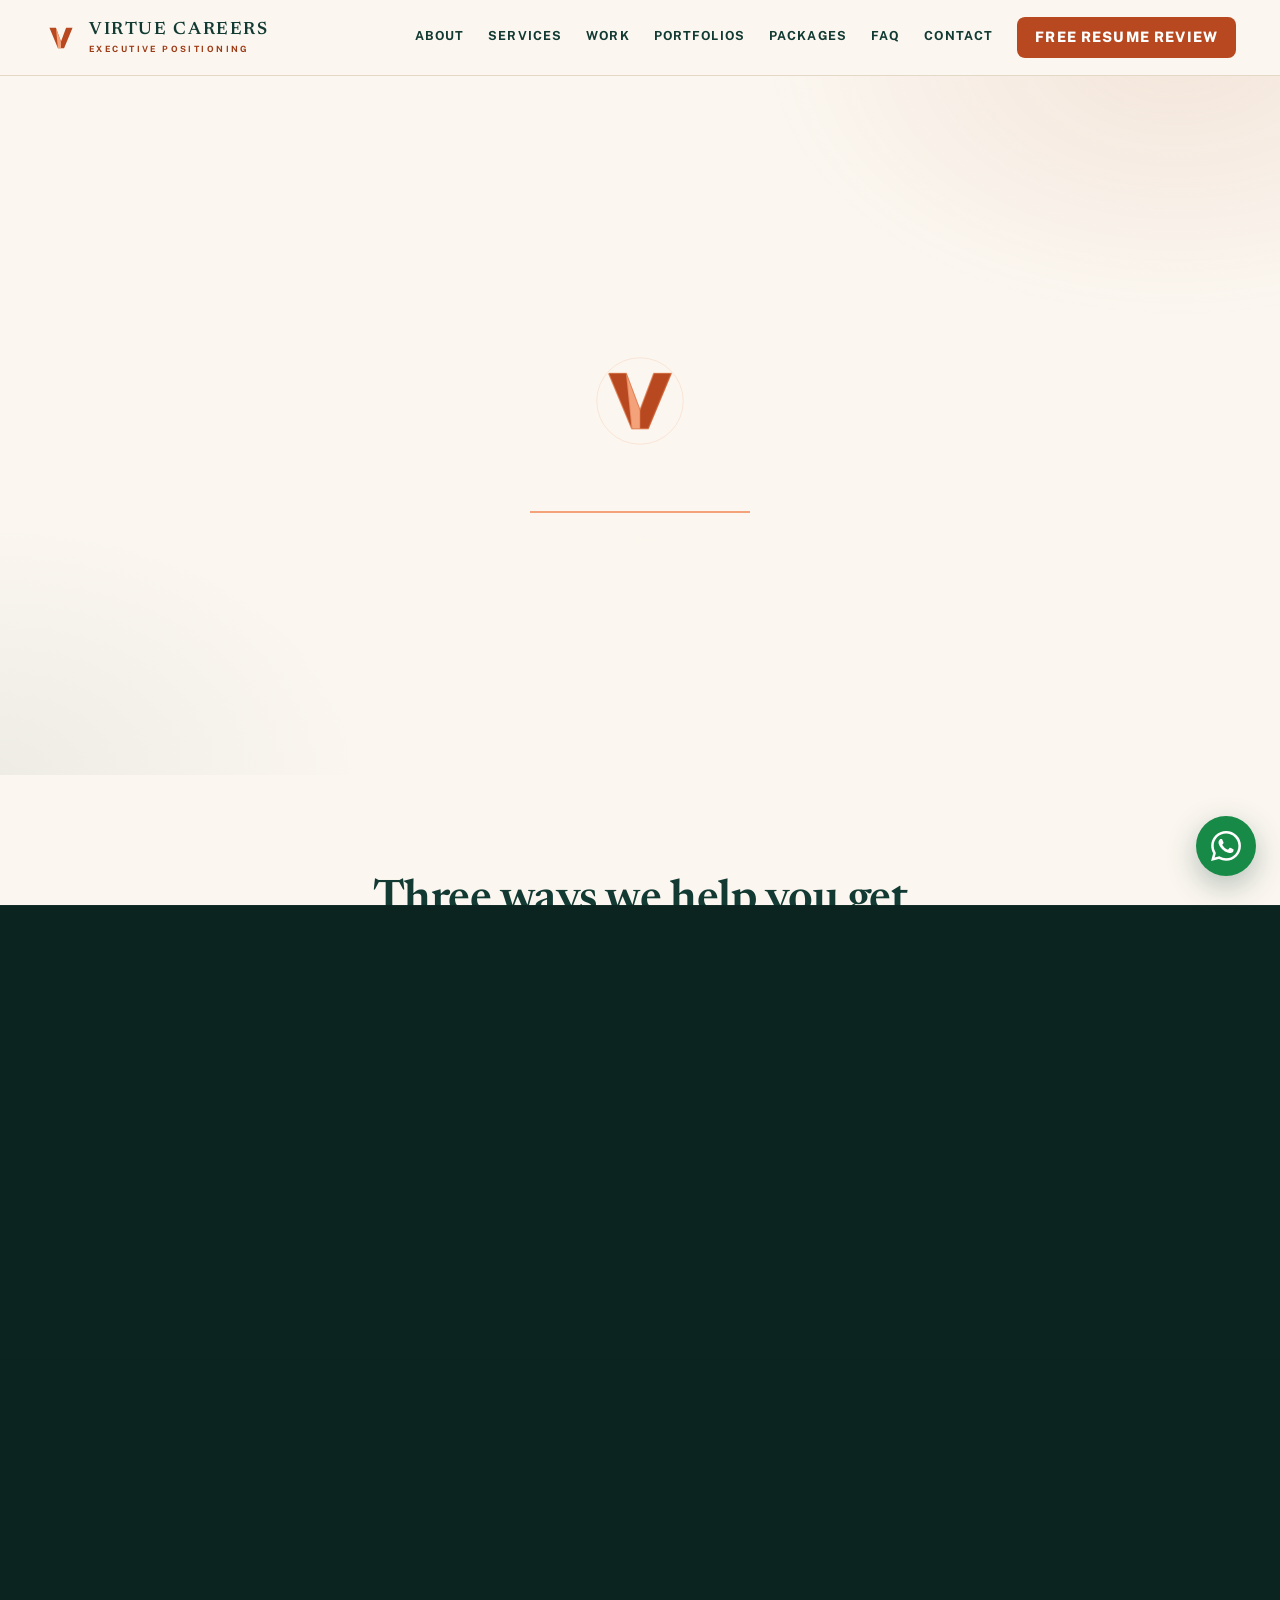
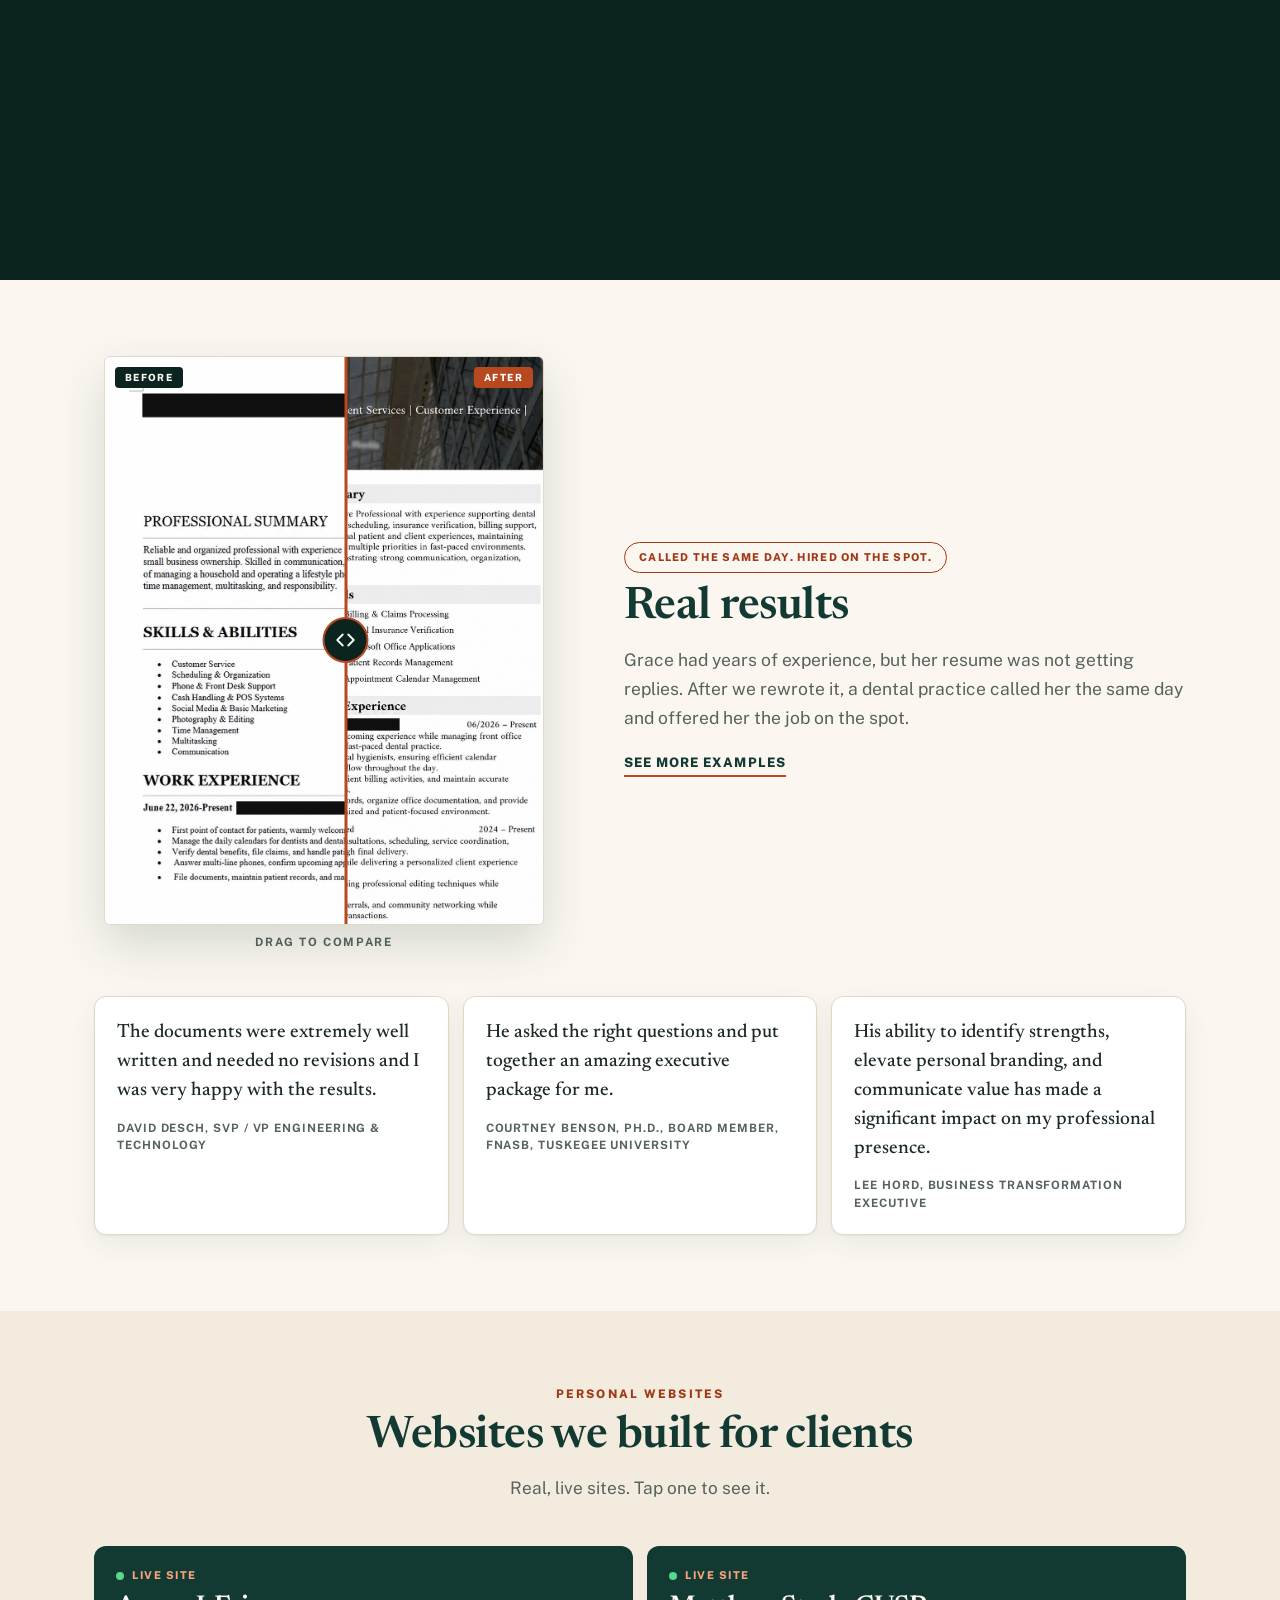
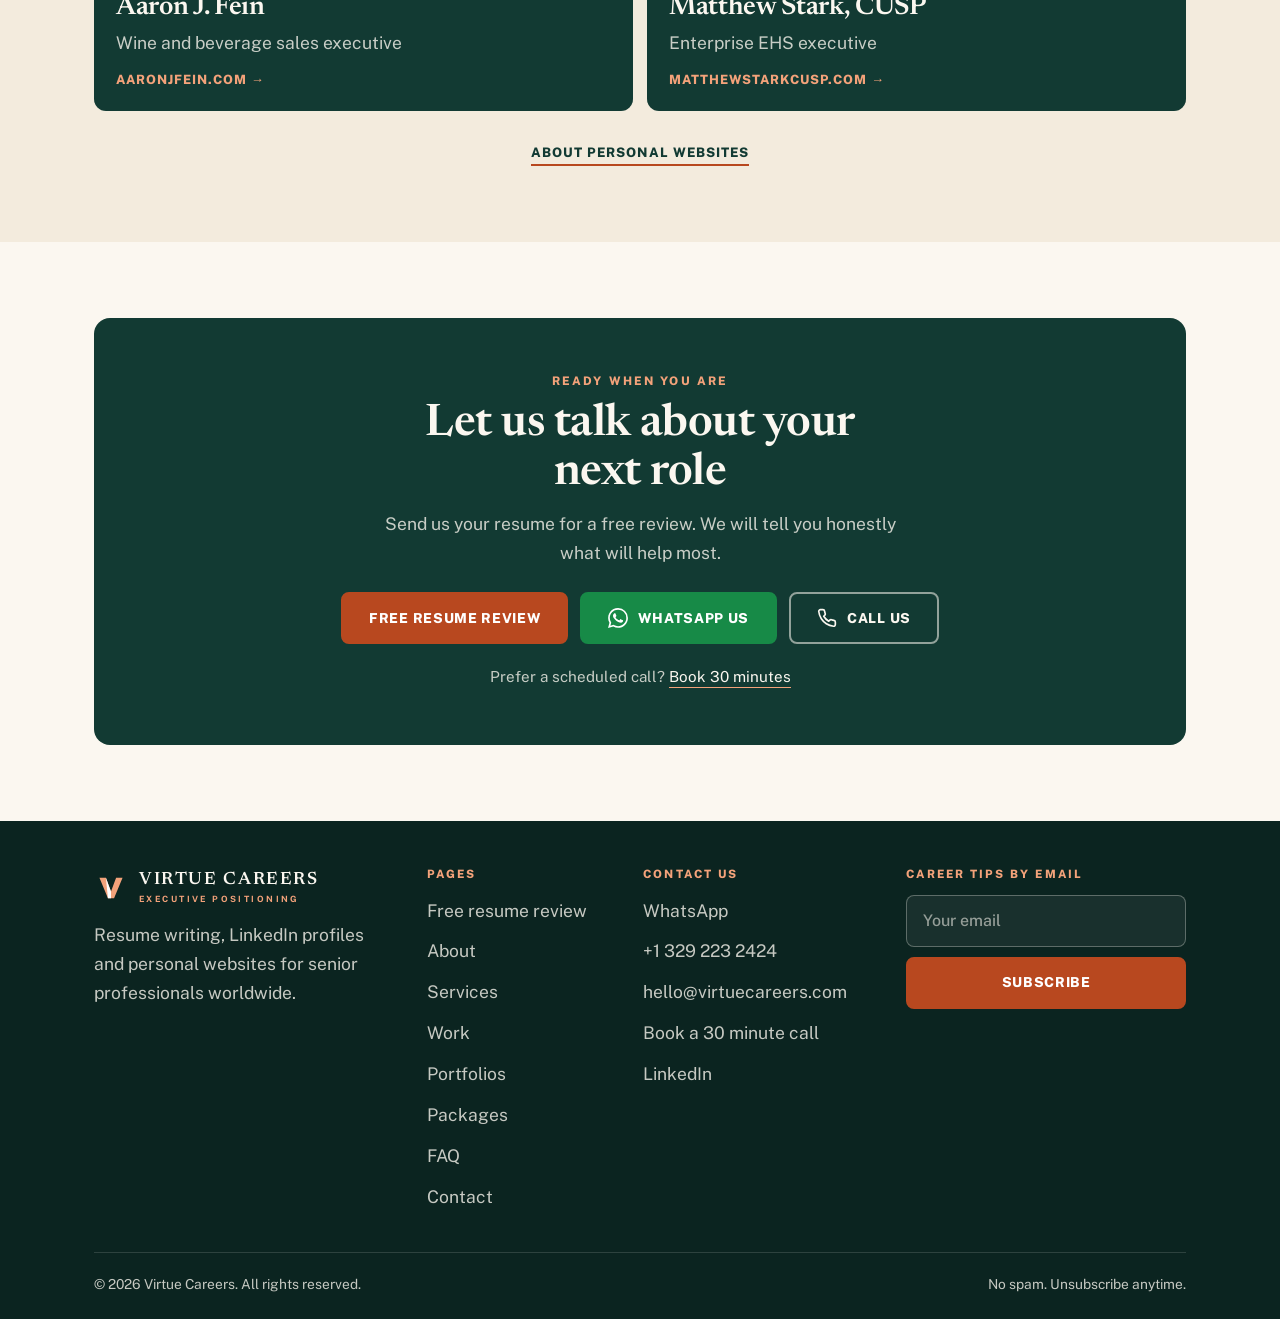
==== commit 9f43fa03: "New fonts and cache-proof file links" ====
--- a/index.html
+++ b/index.html
@@ -30,9 +30,9 @@
 <meta name="twitter:image" content="https://virtuecareers.com/images/og-image.png">
 <link rel="preconnect" href="https://fonts.googleapis.com">
 <link rel="preconnect" href="https://fonts.gstatic.com" crossorigin>
-<link href="https://fonts.googleapis.com/css2?family=Cormorant+Garamond:ital,wght@0,500;0,600;0,700;1,500;1,600&family=Manrope:wght@400;500;600;700;800&display=swap" rel="stylesheet">
+<link href="https://fonts.googleapis.com/css2?family=Newsreader:ital,opsz,wght@0,6..72,500;0,6..72,600;0,6..72,700;1,6..72,500;1,6..72,600&family=Public+Sans:wght@400;500;600;700;800&display=swap" rel="stylesheet">
 <script>document.documentElement.classList.add('js');try{if(sessionStorage.getItem('vc_nav')){document.documentElement.classList.add('nav-in');sessionStorage.removeItem('vc_nav');setTimeout(function(){document.documentElement.classList.remove('nav-in')},2500)}}catch(e){}</script>
-<link rel="stylesheet" href="style.css">
+<link rel="stylesheet" href="style.css?v=20261106">
 
 <script type="application/ld+json">{"@context":"https://schema.org","@type":"Person","name":"Prosper Olaoluwa","alternateName":"Olaoluwa Prosper","url":"https://virtuecareers.com/","image":"https://virtuecareers.com/images/headshot.jpg","jobTitle":"Executive Career Strategist & Executive Recruiter","description":"Executive Career Strategist, Executive Resume Writer, and Reverse Recruiter helping senior professionals, directors, VPs, and executives get positioned, promoted, and hired in the U.S. market through executive resume writing, LinkedIn profile optimization, executive branding, and strategic job search support. Experience creates capability. Positioning creates opportunity.","email":"mailto:prosperferan2@gmail.com","telephone":"+2349064892509","address":{"@type":"PostalAddress","addressLocality":"Ilorin","addressCountry":"NG"},"worksFor":[{"@type":"Organization","name":"JAY Search Partners","url":"https://jaysearchpartners.com/"},{"@type":"Organization","name":"Virtue Careers","url":"https://virtuecareers.com/"}],"sameAs":["https://www.linkedin.com/in/prosper-olaoluwa/","https://www.instagram.com/olaoluwaprosperoluwaferanmi/","https://www.facebook.com/share/1Jieq9simh/","https://x.com/OlaoluwaPr99350"]}</script><script type="application/ld+json">{"@context":"https://schema.org","@graph":[{"@type":"WebSite","@id":"https://virtuecareers.com/#website","url":"https://virtuecareers.com/","name":"Virtue Careers","alternateName":["Virtue Careers Executive Career Positioning","VirtueCareers"],"description":"Executive resume writing, LinkedIn optimization, reverse recruiting and portfolio websites for senior professionals.","publisher":{"@id":"https://virtuecareers.com/#org"},"inLanguage":"en"},{"@type":["Organization","ProfessionalService"],"@id":"https://virtuecareers.com/#org","name":"Virtue Careers","url":"https://virtuecareers.com/","logo":{"@type":"ImageObject","url":"https://virtuecareers.com/images/icon-512.png","width":512,"height":512},"image":"https://virtuecareers.com/images/og-image.png","description":"Executive career positioning firm offering executive resume writing, LinkedIn profile optimization, reverse recruiting, interview coaching and portfolio website design for directors, VPs, C-suite leaders and board members.","email":"hello@virtuecareers.com","telephone":"+1-329-223-2424","founder":{"@type":"Person","name":"Prosper Olaoluwa","url":"https://virtuecareers.com/about.html"},"areaServed":"Worldwide","slogan":"Experience creates capability. Positioning creates opportunity.","sameAs":["https://www.linkedin.com/company/virtue-careers/"],"contactPoint":{"@type":"ContactPoint","contactType":"customer service","email":"hello@virtuecareers.com","telephone":"+1-329-223-2424","availableLanguage":"English"},"hasOfferCatalog":{"@type":"OfferCatalog","name":"Virtue Careers Services","itemListElement":[{"@type":"Offer","itemOffered":{"@type":"Service","name":"Executive Resume Writing"}},{"@type":"Offer","itemOffered":{"@type":"Service","name":"LinkedIn Profile Optimization"}},{"@type":"Offer","itemOffered":{"@type":"Service","name":"Reverse Recruiting and Job Search Strategy"}},{"@type":"Offer","itemOffered":{"@type":"Service","name":"Executive Interview Coaching"}},{"@type":"Offer","itemOffered":{"@type":"Service","name":"Executive Portfolio Website Design"}}]}}]}</script>
 </head>
@@ -196,6 +196,6 @@
 </nav>
 <a class="fab-wa" href="https://wa.me/13292232424?text=Hi%20Virtue%20Careers%2C%20I%20would%20like%20a%20free%20resume%20review." target="_blank" rel="noopener" aria-label="Chat with us on WhatsApp"><svg viewBox="0 0 24 24" fill="currentColor" aria-hidden="true"><path d="M17.472 14.382c-.297-.149-1.758-.867-2.03-.967-.273-.099-.471-.148-.67.15-.197.297-.767.966-.94 1.164-.173.199-.347.223-.644.075-.297-.15-1.255-.463-2.39-1.475-.883-.788-1.48-1.761-1.653-2.059-.173-.297-.018-.458.13-.606.134-.133.298-.347.446-.52.149-.174.198-.298.298-.497.099-.198.05-.371-.025-.52-.075-.149-.669-1.612-.916-2.207-.242-.579-.487-.5-.669-.51-.173-.008-.371-.01-.57-.01-.198 0-.52.074-.792.372-.272.297-1.04 1.016-1.04 2.479 0 1.462 1.065 2.875 1.213 3.074.149.198 2.096 3.2 5.077 4.487.709.306 1.262.489 1.694.625.712.227 1.36.195 1.871.118.571-.085 1.758-.719 2.006-1.413.248-.694.248-1.289.173-1.413-.074-.124-.272-.198-.57-.347m-5.421 7.403h-.004a9.87 9.87 0 01-5.031-1.378l-.361-.214-3.741.982.998-3.648-.235-.374a9.86 9.86 0 01-1.51-5.26c.001-5.45 4.436-9.884 9.888-9.884 2.64 0 5.122 1.03 6.988 2.898a9.825 9.825 0 012.893 6.994c-.003 5.45-4.437 9.884-9.885 9.884m8.413-18.297A11.815 11.815 0 0012.05 0C5.495 0 .16 5.335.157 11.892c0 2.096.547 4.142 1.588 5.945L.057 24l6.305-1.654a11.882 11.882 0 005.683 1.448h.005c6.554 0 11.89-5.335 11.893-11.893a11.821 11.821 0 00-3.48-8.413Z"/></svg></a>
 <div id="lightbox" role="dialog" aria-modal="true" aria-label="Enlarged document"><button aria-label="Close">&times;</button><img alt=""></div>
-<script src="main.js" defer></script>
+<script src="main.js?v=20261106" defer></script>
 </body>
 </html>
--- a/style.css
+++ b/style.css
@@ -14,8 +14,8 @@
   --on-dark:#FBF7F0; --on-dark-muted:rgba(251,247,240,.78);
   --wa:#178A47; --wa-dark:#116B37;
   /* type */
-  --serif:'Cormorant Garamond',Georgia,'Times New Roman',serif;
-  --sans:'Manrope','Helvetica Neue',Arial,sans-serif;
+  --serif:'Newsreader',Georgia,'Times New Roman',serif;
+  --sans:'Public Sans','Helvetica Neue',Arial,sans-serif;
   /* one system for shape, shadow, motion and space */
   --r:12px; --r-sm:8px;
   --sh1:0 1px 2px rgba(18,58,51,.06),0 10px 28px rgba(18,58,51,.07);
@@ -41,12 +41,12 @@
 .center{text-align:center}
 
 /* ---------- Type ---------- */
-h1,h2,h3{font-family:var(--serif);font-weight:700;line-height:1.08;letter-spacing:-.005em;color:var(--pine)}
+h1,h2,h3{font-family:var(--serif);font-weight:600;line-height:1.1;letter-spacing:-.012em;font-variant-numeric:lining-nums;color:var(--pine)}
 .dark h1,.dark h2,.dark h3,.navy h1,.navy h2,.navy h3,.cta-box h2{color:var(--cream)}
-h1{font-size:clamp(2.4rem,9vw,4.4rem)}
-h2{font-size:clamp(1.9rem,6.4vw,3rem)}
+h1{font-size:clamp(2.3rem,8.6vw,4.1rem)}
+h2{font-size:clamp(1.85rem,6.2vw,2.8rem)}
 h3{font-size:1.5rem}
-em{font-style:italic;font-weight:600;color:var(--accent-dark)}
+em{font-style:italic;font-weight:500;color:var(--accent-dark)}
 .dark em,.navy em,.cta-box em{color:var(--glow)}
 .eyebrow{display:block;font:800 .74rem/1.3 var(--sans);letter-spacing:.18em;text-transform:uppercase;color:var(--accent-dark)}
 .dark .eyebrow,.navy .eyebrow,.cta-box .eyebrow{color:var(--glow)}
@@ -113,7 +113,7 @@
 .brand{display:flex;align-items:center;gap:11px;color:var(--pine)}
 .brand svg{width:34px;height:34px;flex:none}
 .brand .m1{fill:var(--accent)}.brand .m2{fill:var(--glow)}
-.brand b{display:block;white-space:nowrap;font:700 1.18rem/1 var(--serif);letter-spacing:.08em;text-transform:uppercase}
+.brand b{display:block;white-space:nowrap;font:600 1.12rem/1 var(--serif);letter-spacing:.09em;text-transform:uppercase}
 .brand small{display:block;font:700 .54rem/1 var(--sans);letter-spacing:.28em;color:var(--accent-dark);margin-top:5px;text-transform:uppercase}
 .menu-toggle{width:48px;height:48px;position:relative;background:none;border:1px solid var(--line-strong);border-radius:var(--r-sm);cursor:pointer;z-index:1200;flex:none}
 .menu-toggle span{position:absolute;left:13px;right:13px;height:2px;background:var(--pine);transition:transform .35s var(--ease),opacity .2s,top .35s var(--ease),background .3s}
@@ -178,7 +178,7 @@
 .badge{display:inline-block;padding:8px 14px;border:1px solid var(--accent-dark);color:var(--accent-dark);font:800 .68rem/1.2 var(--sans);letter-spacing:.12em;text-transform:uppercase;border-radius:40px}
 .quotes{display:flex;gap:14px;overflow-x:auto;scroll-snap-type:x mandatory;padding:4px var(--pad) 14px;margin:30px calc(var(--pad) * -1) 0;-webkit-overflow-scrolling:touch;scrollbar-width:thin}
 .quote{flex:0 0 84%;scroll-snap-align:center;background:var(--white);border:1px solid var(--line);border-radius:var(--r);padding:22px;box-shadow:var(--sh1)}
-.quote p{font:600 1.18rem/1.45 var(--serif);color:var(--ink);margin-bottom:14px}
+.quote p{font:500 1.2rem/1.5 var(--serif);color:var(--ink);margin-bottom:14px}
 .quote cite{display:block;font:700 .72rem/1.5 var(--sans);letter-spacing:.08em;text-transform:uppercase;color:var(--muted);font-style:normal}
 
 /* ---------- Live sites ---------- */
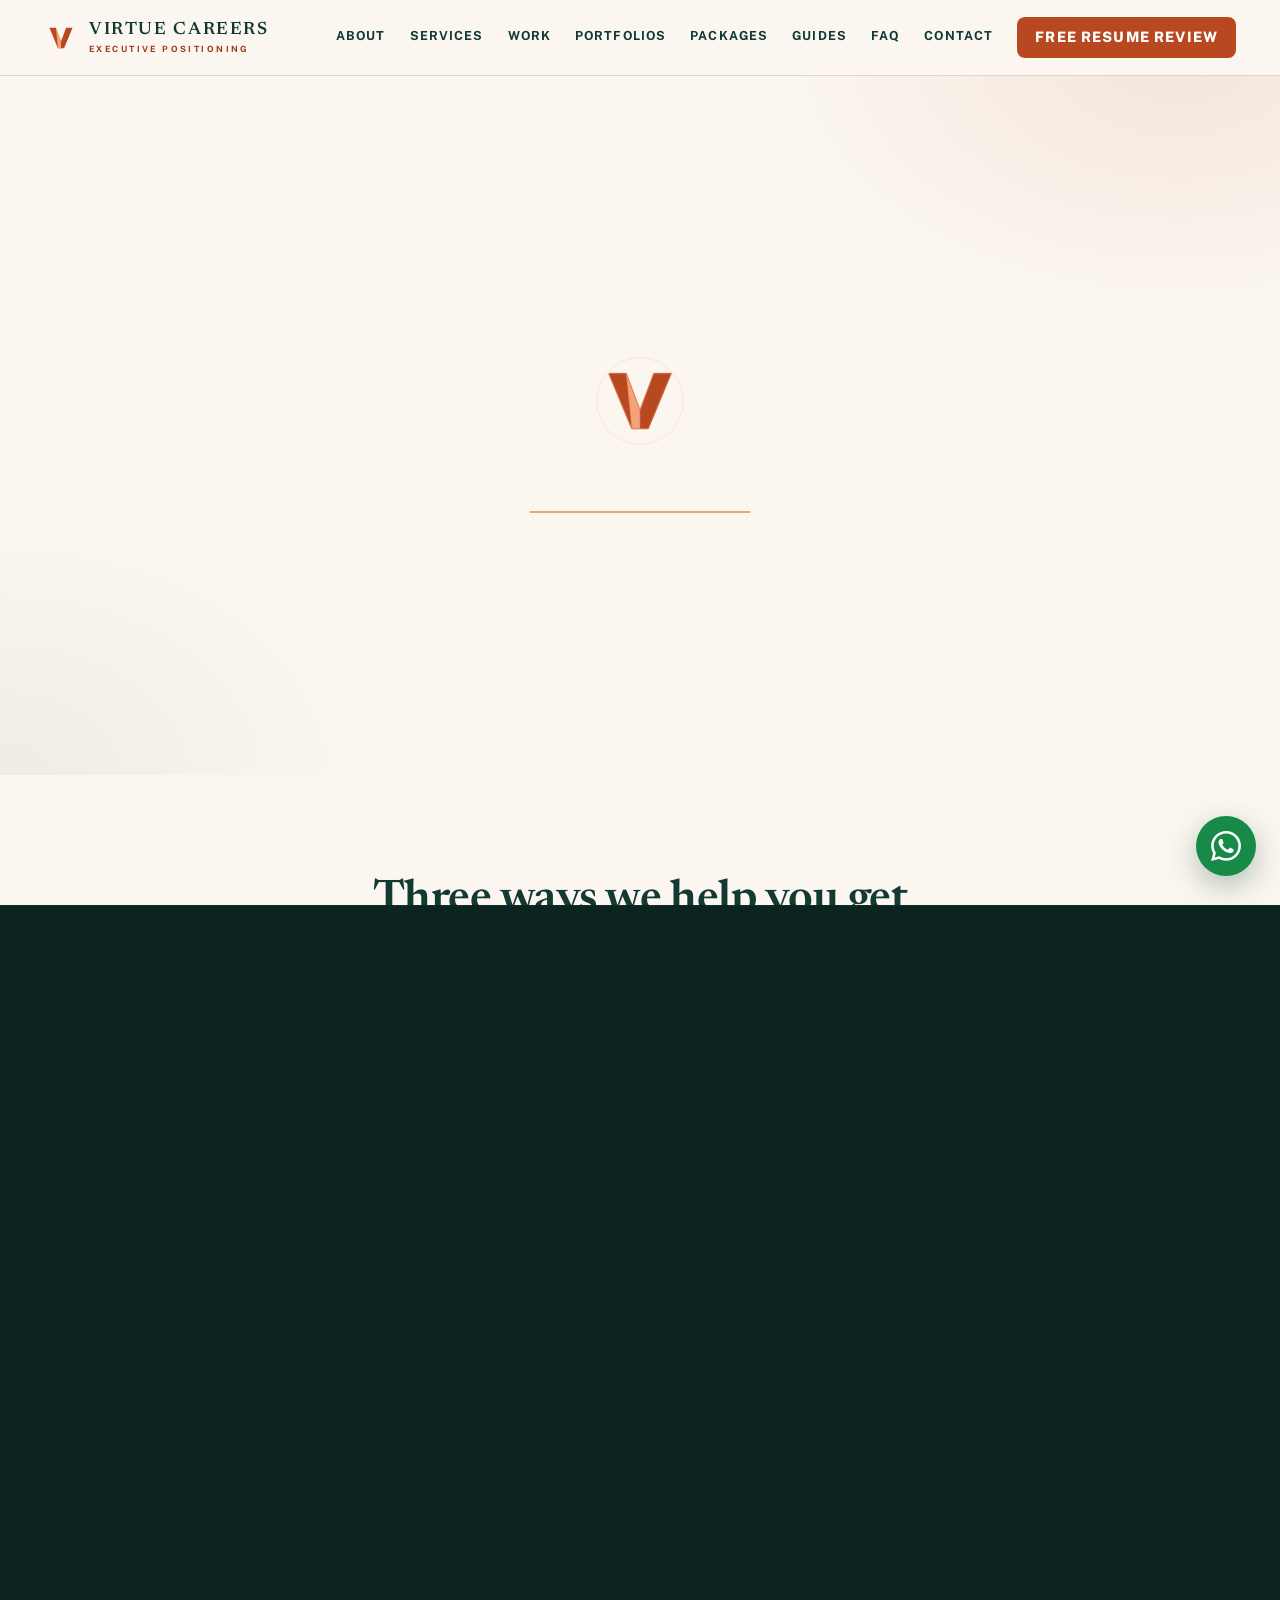
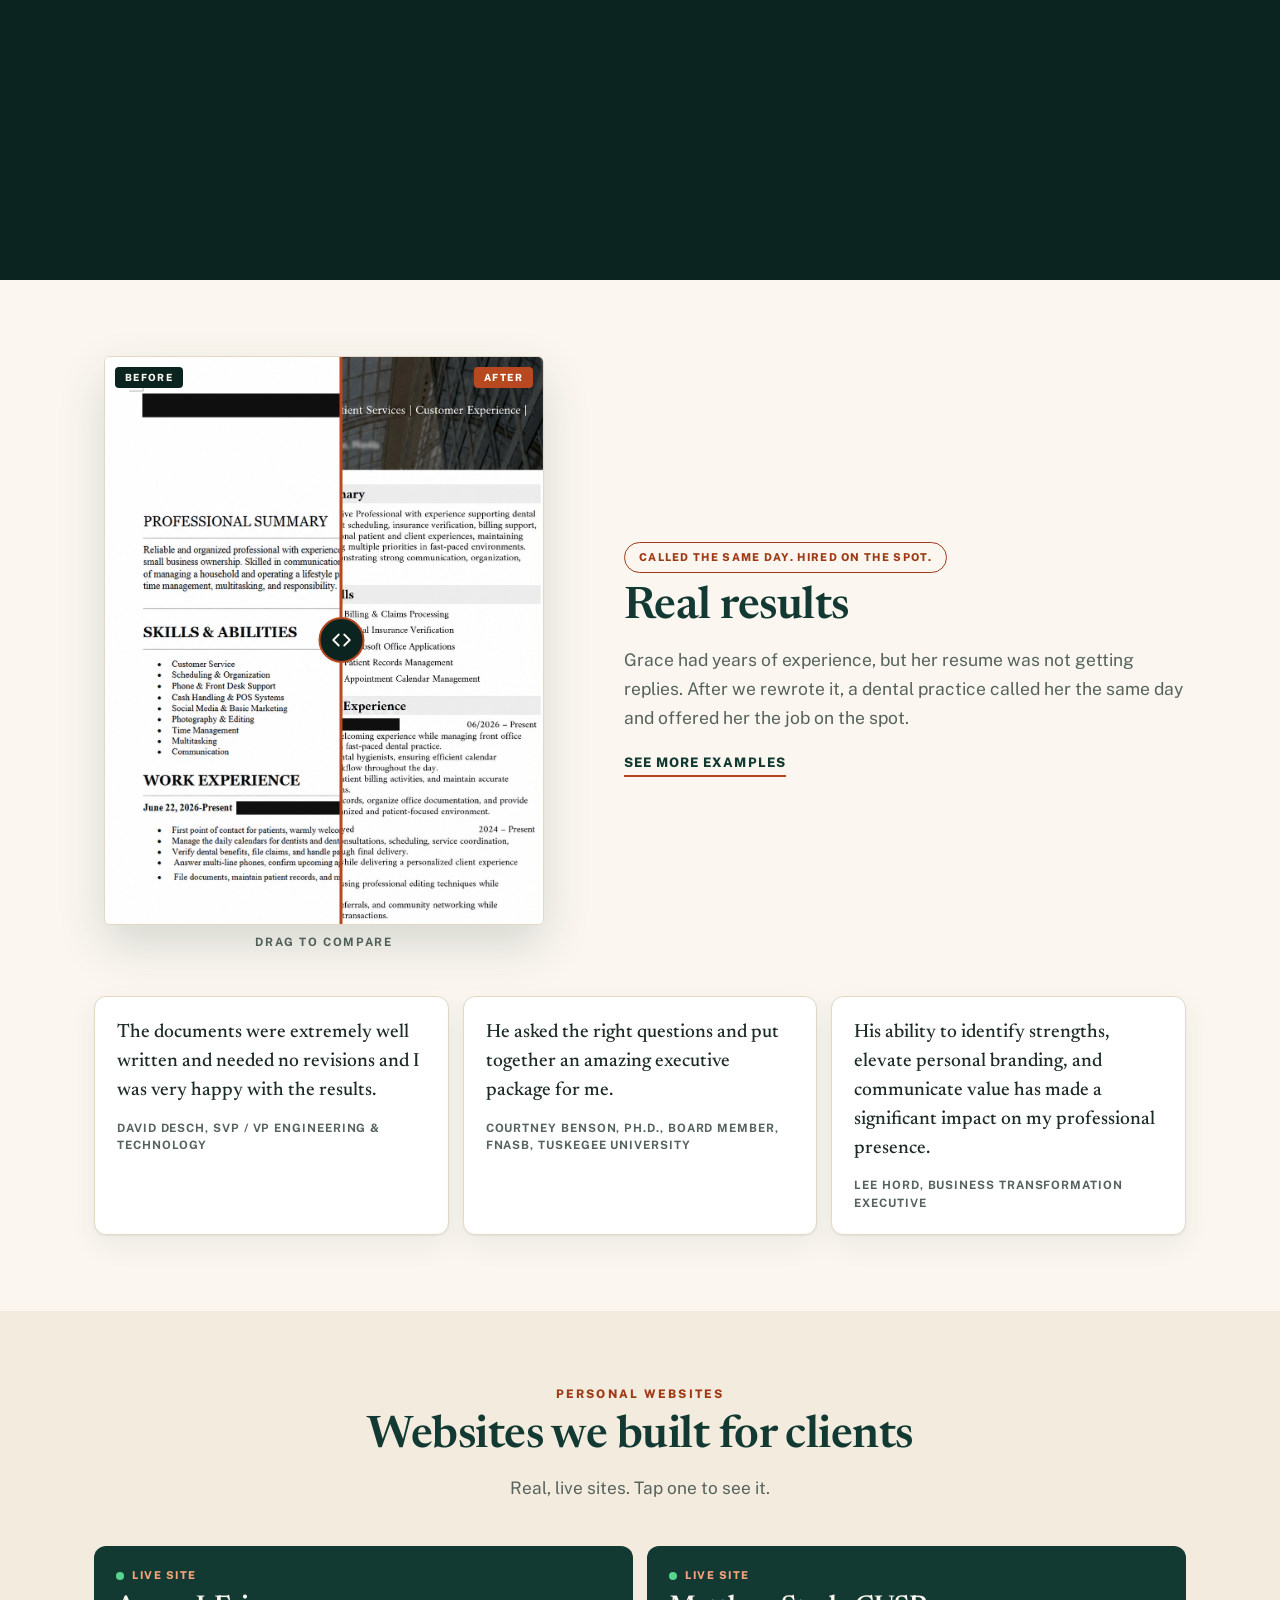
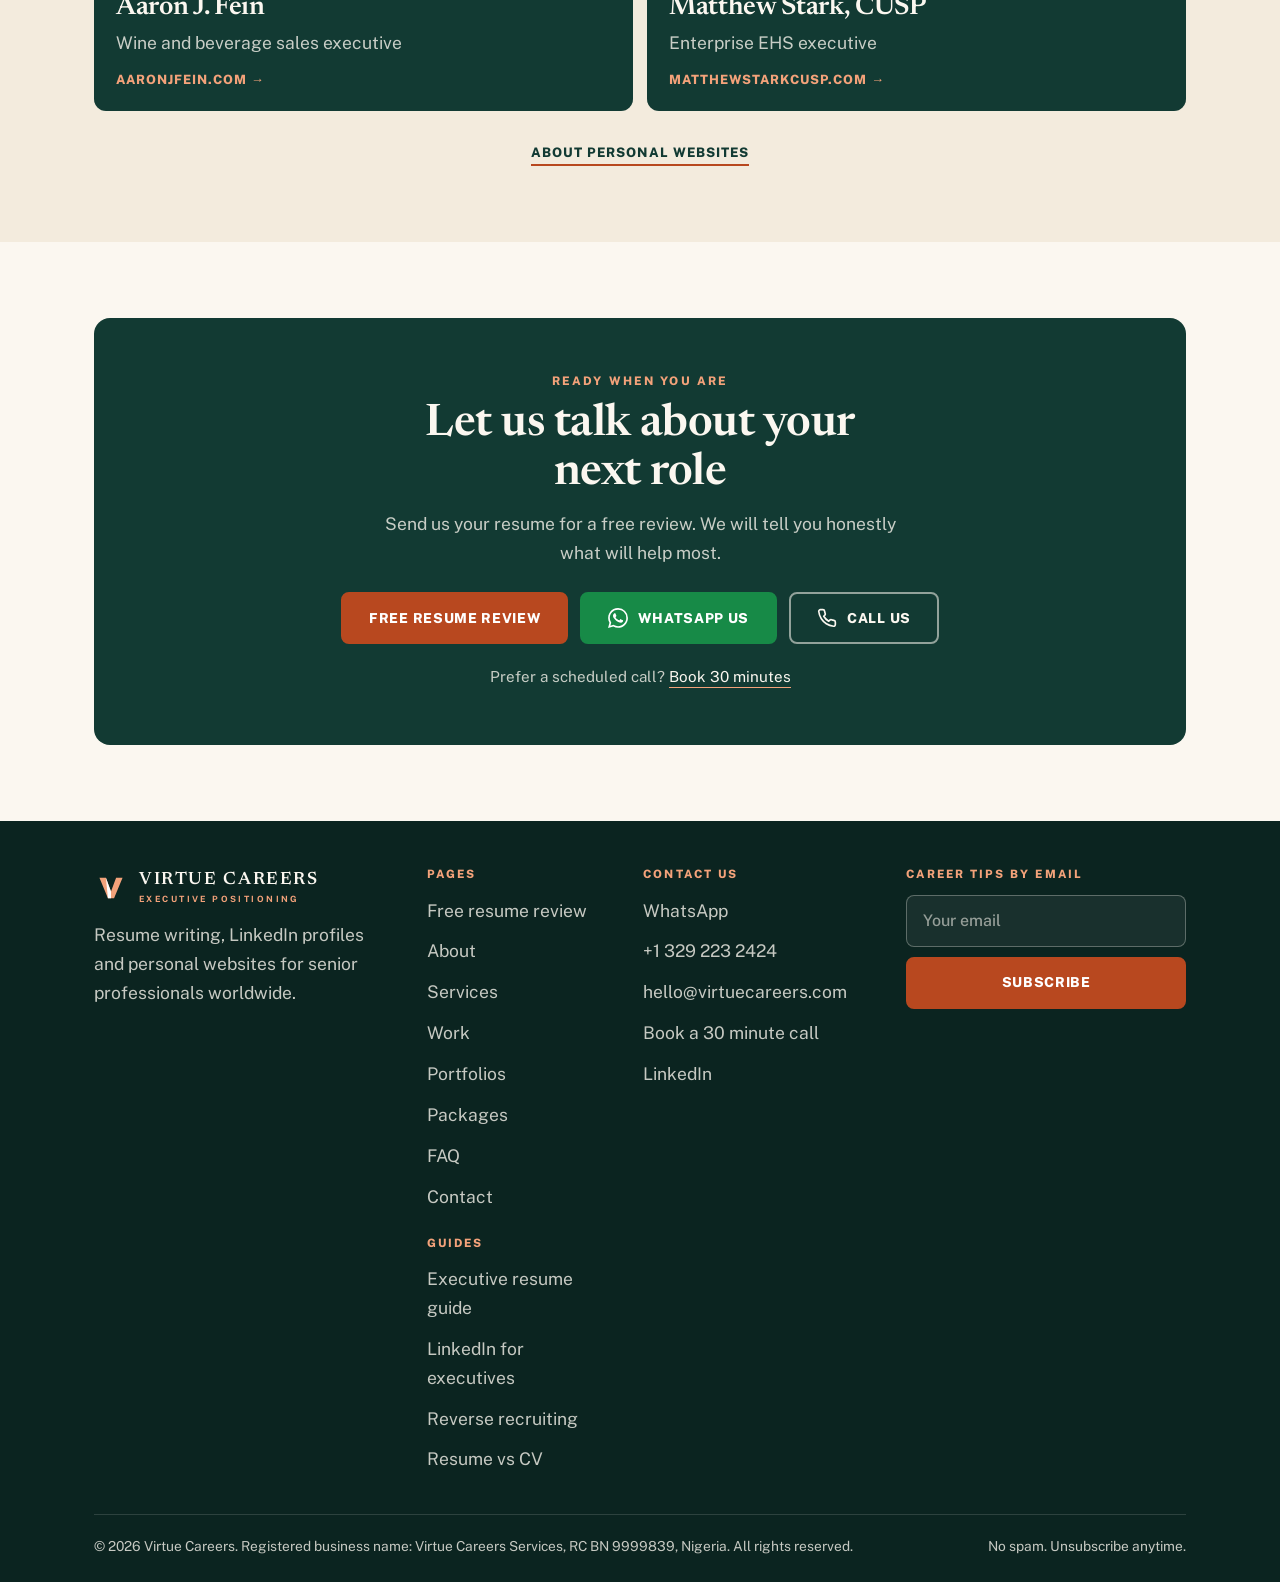
==== commit 1803545c: "Add registered business name" ====
--- a/index.html
+++ b/index.html
@@ -34,7 +34,7 @@
 <script>document.documentElement.classList.add('js');try{if(sessionStorage.getItem('vc_nav')){document.documentElement.classList.add('nav-in');sessionStorage.removeItem('vc_nav');setTimeout(function(){document.documentElement.classList.remove('nav-in')},2500)}}catch(e){}</script>
 <link rel="stylesheet" href="style.css?v=20261106">
 
-<script type="application/ld+json">{"@context":"https://schema.org","@type":"Person","name":"Prosper Olaoluwa","alternateName":"Olaoluwa Prosper","url":"https://virtuecareers.com/","image":"https://virtuecareers.com/images/headshot.jpg","jobTitle":"Executive Career Strategist & Executive Recruiter","description":"Executive Career Strategist, Executive Resume Writer, and Reverse Recruiter helping senior professionals, directors, VPs, and executives get positioned, promoted, and hired in the U.S. market through executive resume writing, LinkedIn profile optimization, executive branding, and strategic job search support. Experience creates capability. Positioning creates opportunity.","email":"mailto:prosperferan2@gmail.com","telephone":"+2349064892509","address":{"@type":"PostalAddress","addressLocality":"Ilorin","addressCountry":"NG"},"worksFor":[{"@type":"Organization","name":"JAY Search Partners","url":"https://jaysearchpartners.com/"},{"@type":"Organization","name":"Virtue Careers","url":"https://virtuecareers.com/"}],"sameAs":["https://www.linkedin.com/in/prosper-olaoluwa/","https://www.instagram.com/olaoluwaprosperoluwaferanmi/","https://www.facebook.com/share/1Jieq9simh/","https://x.com/OlaoluwaPr99350"]}</script><script type="application/ld+json">{"@context":"https://schema.org","@graph":[{"@type":"WebSite","@id":"https://virtuecareers.com/#website","url":"https://virtuecareers.com/","name":"Virtue Careers","alternateName":["Virtue Careers Executive Career Positioning","VirtueCareers"],"description":"Executive resume writing, LinkedIn optimization, reverse recruiting and portfolio websites for senior professionals.","publisher":{"@id":"https://virtuecareers.com/#org"},"inLanguage":"en"},{"@type":["Organization","ProfessionalService"],"@id":"https://virtuecareers.com/#org","name":"Virtue Careers","url":"https://virtuecareers.com/","logo":{"@type":"ImageObject","url":"https://virtuecareers.com/images/icon-512.png","width":512,"height":512},"image":"https://virtuecareers.com/images/og-image.png","description":"Executive career positioning firm offering executive resume writing, LinkedIn profile optimization, reverse recruiting, interview coaching and portfolio website design for directors, VPs, C-suite leaders and board members.","email":"hello@virtuecareers.com","telephone":"+1-329-223-2424","founder":{"@type":"Person","name":"Prosper Olaoluwa","url":"https://virtuecareers.com/about.html"},"areaServed":"Worldwide","slogan":"Experience creates capability. Positioning creates opportunity.","sameAs":["https://www.linkedin.com/company/virtue-careers/"],"contactPoint":{"@type":"ContactPoint","contactType":"customer service","email":"hello@virtuecareers.com","telephone":"+1-329-223-2424","availableLanguage":"English"},"hasOfferCatalog":{"@type":"OfferCatalog","name":"Virtue Careers Services","itemListElement":[{"@type":"Offer","itemOffered":{"@type":"Service","name":"Executive Resume Writing"}},{"@type":"Offer","itemOffered":{"@type":"Service","name":"LinkedIn Profile Optimization"}},{"@type":"Offer","itemOffered":{"@type":"Service","name":"Reverse Recruiting and Job Search Strategy"}},{"@type":"Offer","itemOffered":{"@type":"Service","name":"Executive Interview Coaching"}},{"@type":"Offer","itemOffered":{"@type":"Service","name":"Executive Portfolio Website Design"}}]}}]}</script>
+<script type="application/ld+json">{"@context":"https://schema.org","@type":"Person","name":"Prosper Olaoluwa","alternateName":"Olaoluwa Prosper","url":"https://virtuecareers.com/","image":"https://virtuecareers.com/images/headshot.jpg","jobTitle":"Executive Career Strategist & Executive Recruiter","description":"Executive Career Strategist, Executive Resume Writer, and Reverse Recruiter helping senior professionals, directors, VPs, and executives get positioned, promoted, and hired in the U.S. market through executive resume writing, LinkedIn profile optimization, executive branding, and strategic job search support. Experience creates capability. Positioning creates opportunity.","email":"mailto:prosperferan2@gmail.com","telephone":"+2349064892509","address":{"@type":"PostalAddress","addressLocality":"Ilorin","addressCountry":"NG"},"worksFor":[{"@type":"Organization","name":"JAY Search Partners","url":"https://jaysearchpartners.com/"},{"@type":"Organization","name":"Virtue Careers","url":"https://virtuecareers.com/"}],"sameAs":["https://www.linkedin.com/in/prosper-olaoluwa/","https://www.instagram.com/olaoluwaprosperoluwaferanmi/","https://www.facebook.com/share/1Jieq9simh/","https://x.com/OlaoluwaPr99350"]}</script><script type="application/ld+json">{"@context":"https://schema.org","@graph":[{"@type":"WebSite","@id":"https://virtuecareers.com/#website","url":"https://virtuecareers.com/","name":"Virtue Careers","alternateName":["Virtue Careers Executive Career Positioning","VirtueCareers"],"description":"Executive resume writing, LinkedIn optimization, reverse recruiting and portfolio websites for senior professionals.","publisher":{"@id":"https://virtuecareers.com/#org"},"inLanguage":"en"},{"@type":["Organization","ProfessionalService"],"@id":"https://virtuecareers.com/#org","name":"Virtue Careers","legalName":"Virtue Careers Services","identifier":"BN 9999839","url":"https://virtuecareers.com/","logo":{"@type":"ImageObject","url":"https://virtuecareers.com/images/icon-512.png","width":512,"height":512},"image":"https://virtuecareers.com/images/og-image.png","description":"Executive career positioning firm offering executive resume writing, LinkedIn profile optimization, reverse recruiting, interview coaching and portfolio website design for directors, VPs, C-suite leaders and board members.","email":"hello@virtuecareers.com","telephone":"+1-329-223-2424","founder":{"@type":"Person","name":"Prosper Olaoluwa","url":"https://virtuecareers.com/about.html"},"areaServed":"Worldwide","slogan":"Experience creates capability. Positioning creates opportunity.","sameAs":["https://www.linkedin.com/company/virtue-careers/"],"contactPoint":{"@type":"ContactPoint","contactType":"customer service","email":"hello@virtuecareers.com","telephone":"+1-329-223-2424","availableLanguage":"English"},"hasOfferCatalog":{"@type":"OfferCatalog","name":"Virtue Careers Services","itemListElement":[{"@type":"Offer","itemOffered":{"@type":"Service","name":"Executive Resume Writing"}},{"@type":"Offer","itemOffered":{"@type":"Service","name":"LinkedIn Profile Optimization"}},{"@type":"Offer","itemOffered":{"@type":"Service","name":"Reverse Recruiting and Job Search Strategy"}},{"@type":"Offer","itemOffered":{"@type":"Service","name":"Executive Interview Coaching"}},{"@type":"Offer","itemOffered":{"@type":"Service","name":"Executive Portfolio Website Design"}}]}}]}</script>
 </head>
 <body class="loading">
 <div id="progress" aria-hidden="true"></div>
@@ -54,7 +54,7 @@
   <div class="bar">
     <a href="index.html" class="brand" aria-label="Virtue Careers home"><svg viewBox="0 0 100 100" aria-hidden="true"><polygon class="m1" points="16,20 35,20 50,60 65,20 84,20 59,80 41,80"/><polygon class="m2" points="35,20 50,60 50,80 41,80"/></svg><span><b>Virtue Careers</b><small>Executive Positioning</small></span></a>
     <button class="menu-toggle" id="menuToggle" aria-label="Toggle menu" aria-expanded="false"><span></span><span></span><span></span></button>
-    <nav class="nav-wrap" id="navWrap" aria-label="Main"><ul class="nav-links" id="navLinks"><li class="only-m"><a href="index.html" class="active-link">Home</a></li><li><a href="about.html">About</a></li><li><a href="services.html">Services</a></li><li><a href="work.html">Work</a></li><li><a href="portfolios.html">Portfolios</a></li><li><a href="pricing.html">Packages</a></li><li><a href="faq.html">FAQ</a></li><li><a href="contact.html">Contact</a></li><li><a href="free-review.html" class="nav-cta">Free<span class="cta-long"> resume</span> review</a></li></ul></nav>
+    <nav class="nav-wrap" id="navWrap" aria-label="Main"><ul class="nav-links" id="navLinks"><li class="only-m"><a href="index.html" class="active-link">Home</a></li><li><a href="about.html">About</a></li><li><a href="services.html">Services</a></li><li><a href="work.html">Work</a></li><li><a href="portfolios.html">Portfolios</a></li><li><a href="pricing.html">Packages</a></li><li><a href="guides.html">Guides</a></li><li><a href="faq.html">FAQ</a></li><li><a href="contact.html">Contact</a></li><li><a href="free-review.html" class="nav-cta">Free<span class="cta-long"> resume</span> review</a></li></ul></nav>
   </div>
 </header>
 <main>
@@ -173,7 +173,8 @@
         <p>Resume writing, LinkedIn profiles and personal websites for senior professionals worldwide.</p>
       </div>
       <div><h4>Pages</h4><ul>
-        <li><a href="free-review.html">Free resume review</a></li><li><a href="about.html">About</a></li><li><a href="services.html">Services</a></li><li><a href="work.html">Work</a></li><li><a href="portfolios.html">Portfolios</a></li><li><a href="pricing.html">Packages</a></li><li><a href="faq.html">FAQ</a></li><li><a href="contact.html">Contact</a></li></ul></div>
+        <li><a href="free-review.html">Free resume review</a></li><li><a href="about.html">About</a></li><li><a href="services.html">Services</a></li><li><a href="work.html">Work</a></li><li><a href="portfolios.html">Portfolios</a></li><li><a href="pricing.html">Packages</a></li><li><a href="faq.html">FAQ</a></li><li><a href="contact.html">Contact</a></li></ul>
+        <h4 style="margin-top:24px">Guides</h4><ul><li><a href="executive-resume-guide.html">Executive resume guide</a></li><li><a href="linkedin-profile-for-executives.html">LinkedIn for executives</a></li><li><a href="reverse-recruiting.html">Reverse recruiting</a></li><li><a href="resume-vs-cv.html">Resume vs CV</a></li></ul></div>
       <div><h4>Contact us</h4><ul>
         <li><a href="https://wa.me/13292232424?text=Hi%20Virtue%20Careers%2C%20I%20would%20like%20a%20free%20resume%20review." target="_blank" rel="noopener">WhatsApp</a></li><li><a href="tel:+13292232424">+1 329 223 2424</a></li><li><a href="mailto:hello@virtuecareers.com">hello@virtuecareers.com</a></li><li><a href="https://calendly.com/info-virtuecareers/30min" target="_blank" rel="noopener">Book a 30 minute call</a></li><li><a href="https://www.linkedin.com/company/virtue-careers/" target="_blank" rel="noopener">LinkedIn</a></li></ul></div>
       <div class="foot-news"><h4>Career tips by email</h4>
@@ -186,7 +187,7 @@
         </form>
       </div>
     </div>
-    <div class="foot-bottom"><span>&copy; 2026 Virtue Careers. All rights reserved.</span><span>No spam. Unsubscribe anytime.</span></div>
+    <div class="foot-bottom"><span>&copy; 2026 Virtue Careers. Registered business name: Virtue Careers Services, RC BN 9999839, Nigeria. All rights reserved.</span><span>No spam. Unsubscribe anytime.</span></div>
   </div>
 </footer>
 <nav class="sbar" aria-label="Quick contact">
--- a/style.css
+++ b/style.css
@@ -448,7 +448,13 @@
   .fab-wa:hover{transform:scale(1.07);background:var(--wa-dark)}
   .fab-wa svg{width:30px;height:30px}
 }
-@media (min-width:1180px){
+@media (min-width:980px) and (max-width:1259px){
+  .nav-links{gap:16px}
+  .nav-links a{font-size:.74rem;letter-spacing:.07em}
+  .nav-links li:nth-last-child(2),.nav-links li:nth-last-child(3){display:none}
+  .nav-links .nav-cta{padding:13px 16px}
+}
+@media (min-width:1260px){
   .nav-links{gap:24px}
   .cta-long{display:inline}
 }
@@ -457,3 +463,45 @@
   #loader{display:none}
   html.js .reveal,.fade-in{opacity:1;transform:none}
 }
+
+/* ---------- Guides and articles ---------- */
+.meta{margin-top:16px;font-size:.9rem;color:var(--muted)}
+.article{max-width:760px;margin:0 auto;font-size:1.06rem}
+.article h2{font-size:clamp(1.55rem,5vw,2.1rem);margin:46px 0 14px;scroll-margin-top:96px}
+.article h3{font-size:1.3rem;margin:24px 0 8px}
+.article p{margin-bottom:16px}
+.article ul,.article ol{margin:0 0 22px;padding-left:1.35rem}
+.article ul{list-style:disc}.article ol{list-style:decimal}
+.article li{margin-bottom:9px;padding-left:4px}
+.article li::marker{color:var(--pine-2);font-weight:700}
+.article a{color:var(--pine);font-weight:700;border-bottom:2px solid var(--accent)}
+.article a:hover{color:var(--accent-dark)}
+.toc{background:var(--paper);border:1px solid var(--line);border-radius:var(--r);padding:20px 22px;margin-bottom:34px}
+.toc b{display:block;margin-bottom:12px;font:800 .72rem/1 var(--sans);letter-spacing:.16em;text-transform:uppercase;color:var(--accent-dark)}
+.toc ol{margin:0;padding-left:1.2rem}
+.toc li{margin-bottom:6px}
+.toc a{border:0;font-weight:600}
+.example{background:var(--white);border-left:4px solid var(--pine);border-radius:var(--r-sm);padding:16px 18px;margin:0 0 22px;box-shadow:var(--sh1)}
+.example small{display:block;margin-bottom:8px;font:800 .68rem/1 var(--sans);letter-spacing:.14em;text-transform:uppercase;color:var(--muted)}
+.callout{background:var(--pine);color:var(--on-dark);border-radius:var(--r);padding:28px 24px;margin:38px 0}
+.callout h3{margin:0 0 8px;color:var(--cream)}
+.callout p{color:var(--on-dark-muted);margin-bottom:18px}
+.article a.btn,.callout a.btn{color:#fff;font-weight:800;border:2px solid var(--accent)}
+.article a.btn:hover{color:#fff;border-color:var(--accent-dark)}
+.tbl{overflow-x:auto;margin:0 0 20px;border:1px solid var(--line);border-radius:var(--r-sm);-webkit-overflow-scrolling:touch}
+.tbl table{width:100%;min-width:680px;border-collapse:collapse;font-size:.95rem;background:var(--white)}
+.tbl th{background:var(--pine);color:var(--cream);text-align:left;padding:12px 14px;font:800 .7rem/1.2 var(--sans);letter-spacing:.1em;text-transform:uppercase}
+.tbl td{padding:12px 14px;border-top:1px solid var(--line);vertical-align:top}
+.tbl td:first-child{font-weight:700;color:var(--pine)}
+.related{display:grid;gap:12px;margin-top:6px}
+.article .related a{display:flex;flex-direction:column;gap:6px;padding:18px;background:var(--white);border:1px solid var(--line);border-radius:var(--r);box-shadow:var(--sh1);font-weight:600;border-bottom:1px solid var(--line)}
+.article .related a:hover{box-shadow:var(--sh2);transform:translateY(-2px)}
+.related a b{font:600 1.2rem/1.25 var(--serif);color:var(--pine)}
+.related a span{font:800 .72rem/1 var(--sans);letter-spacing:.1em;text-transform:uppercase;color:var(--accent-dark)}
+.gcards{display:grid;gap:16px}
+.gcard{display:flex;flex-direction:column;gap:10px;padding:26px 22px;background:var(--white);border:1px solid var(--line);border-radius:var(--r);box-shadow:var(--sh1);transition:transform .35s var(--ease),box-shadow .35s}
+.gcard:hover{transform:translateY(-4px);box-shadow:var(--sh2)}
+.gcard h3{font-size:1.55rem}
+.gcard p{color:var(--muted);flex:1}
+.gcard .link-arrow{align-self:flex-start}
+@media (min-width:700px){.gcards{grid-template-columns:1fr 1fr}.related{grid-template-columns:1fr 1fr}}
